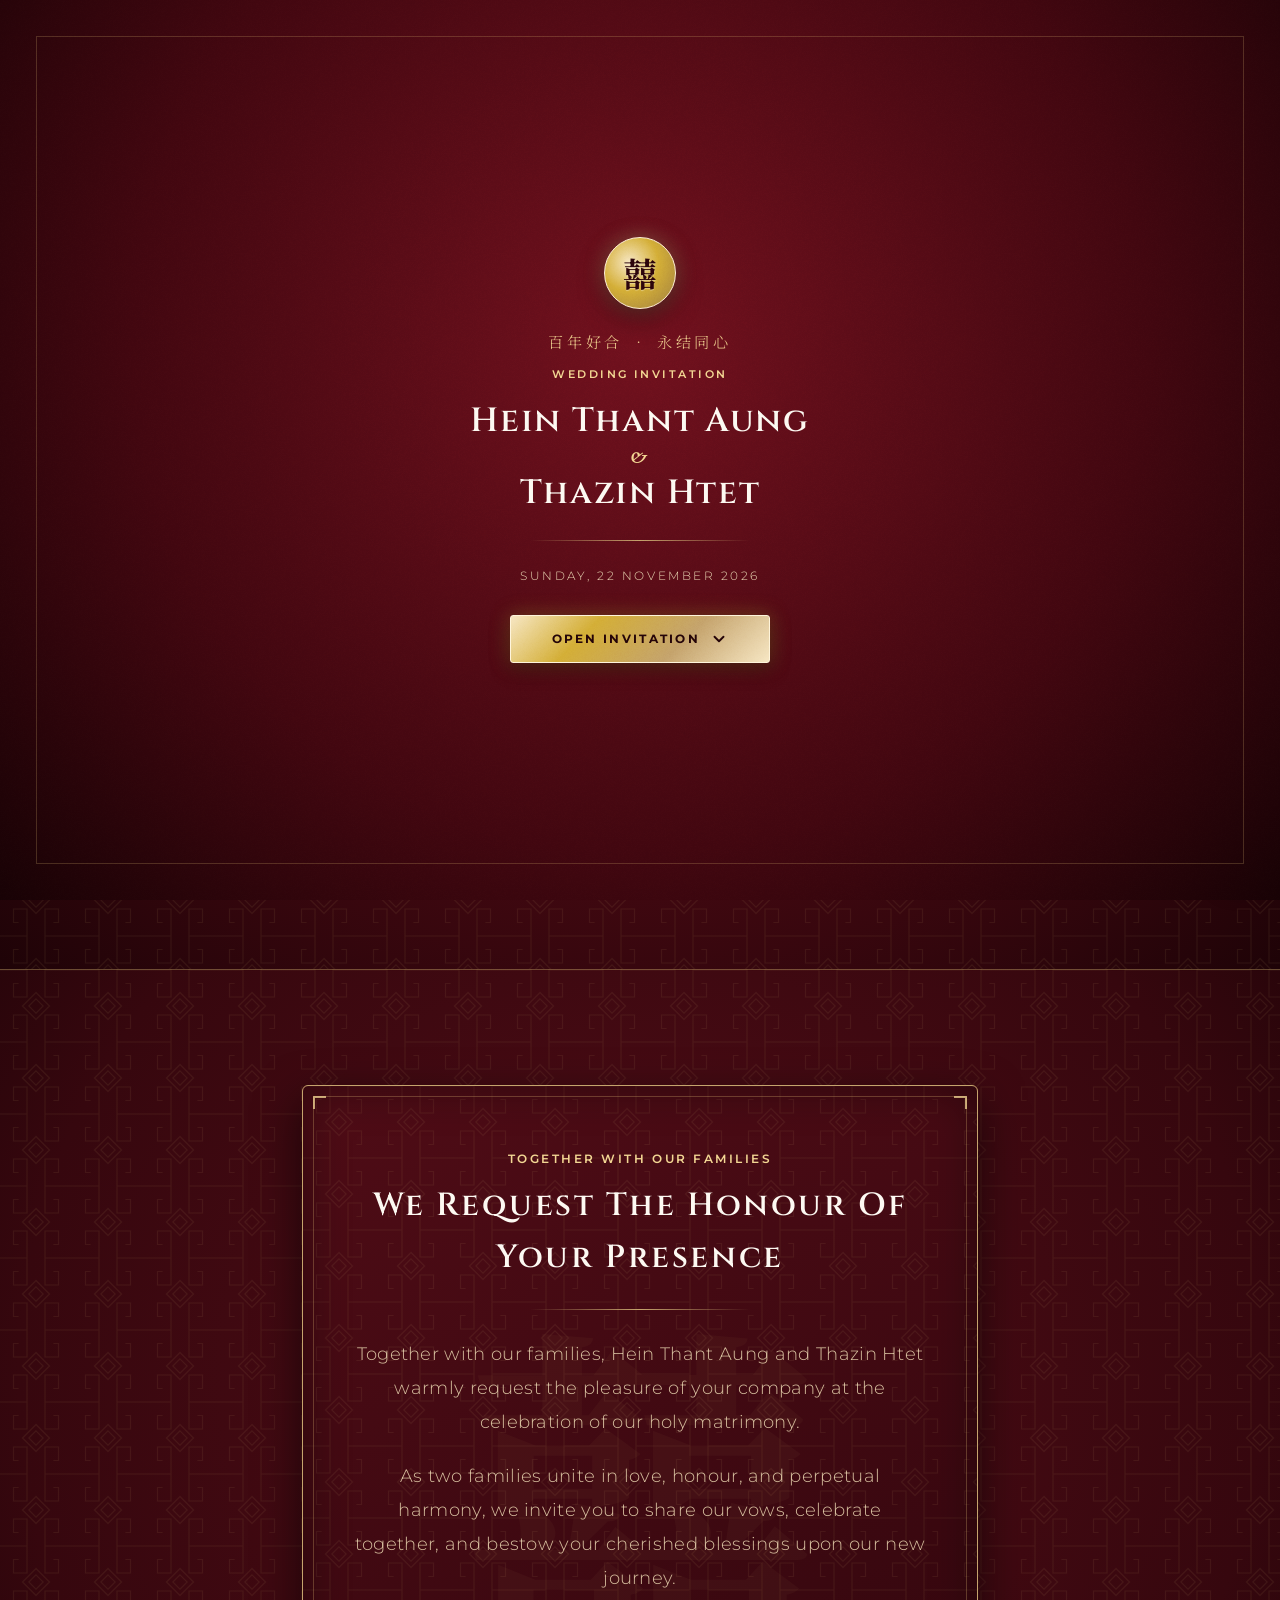
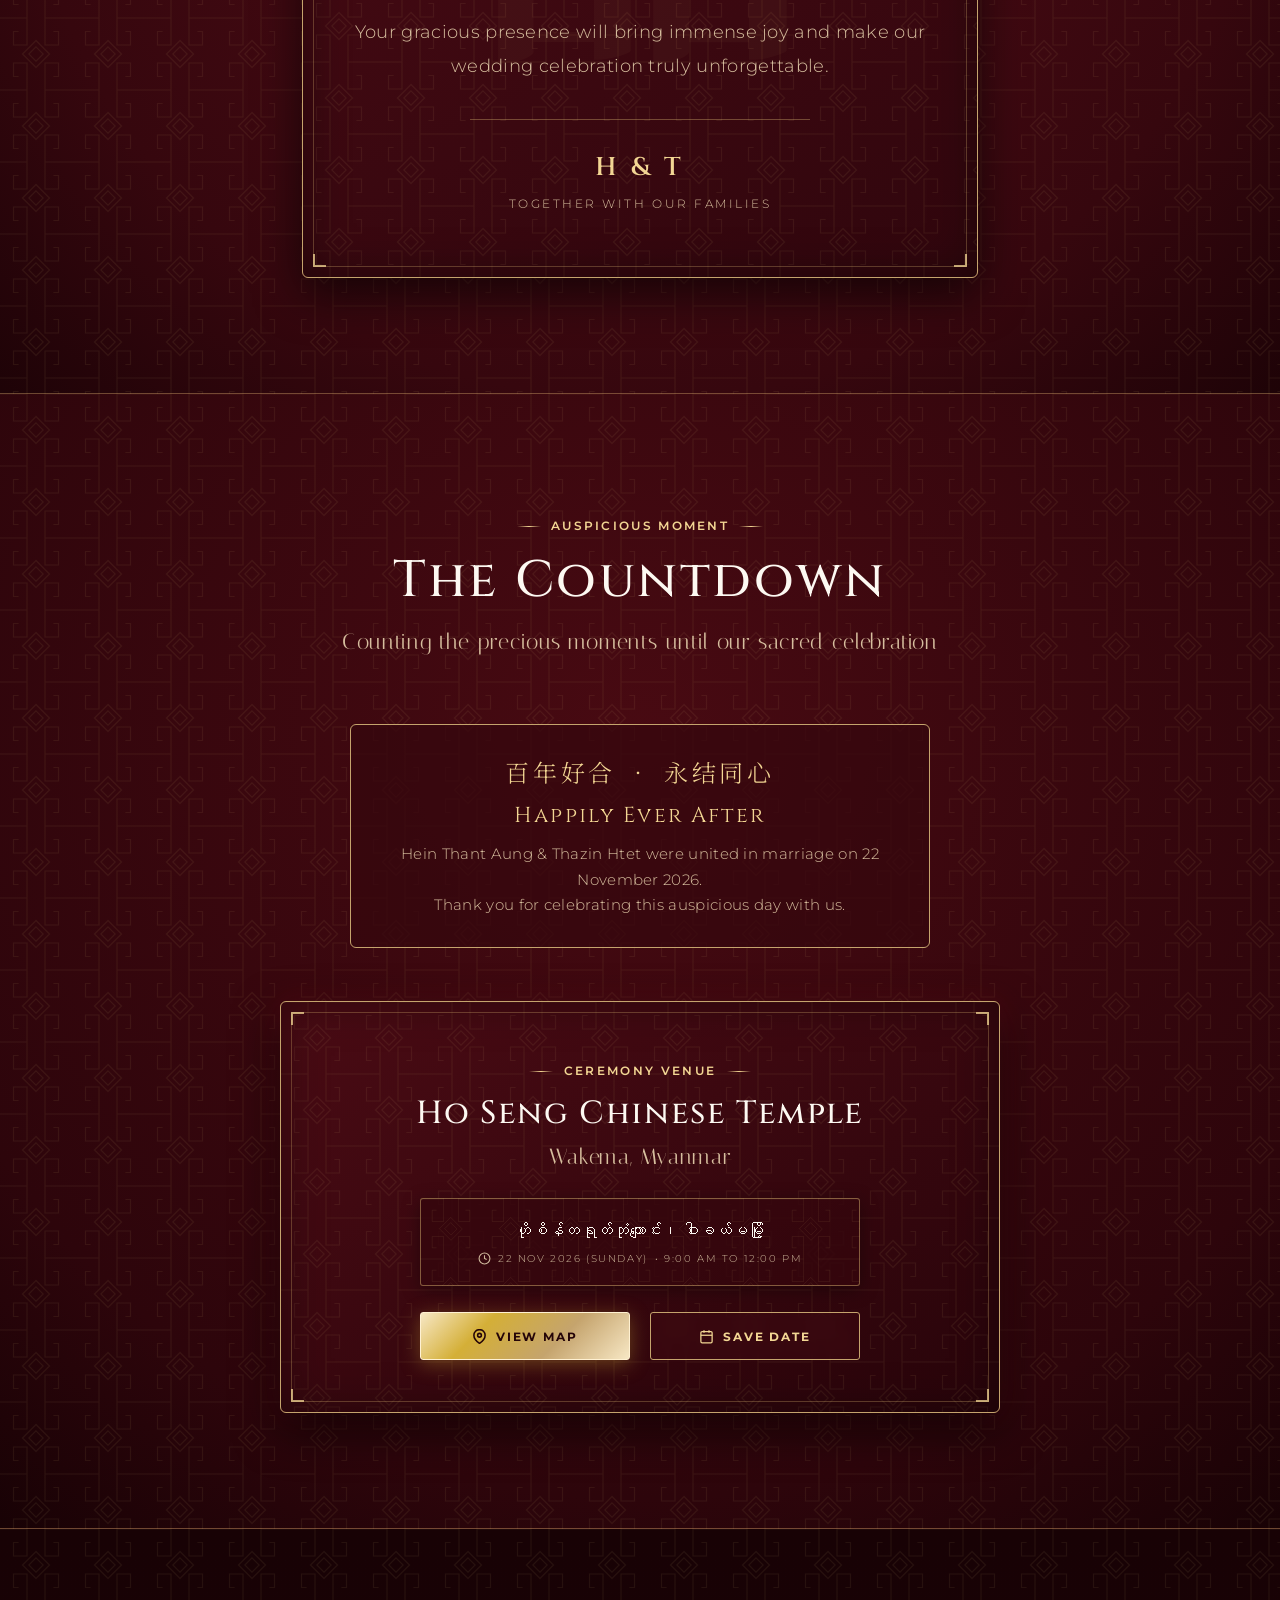
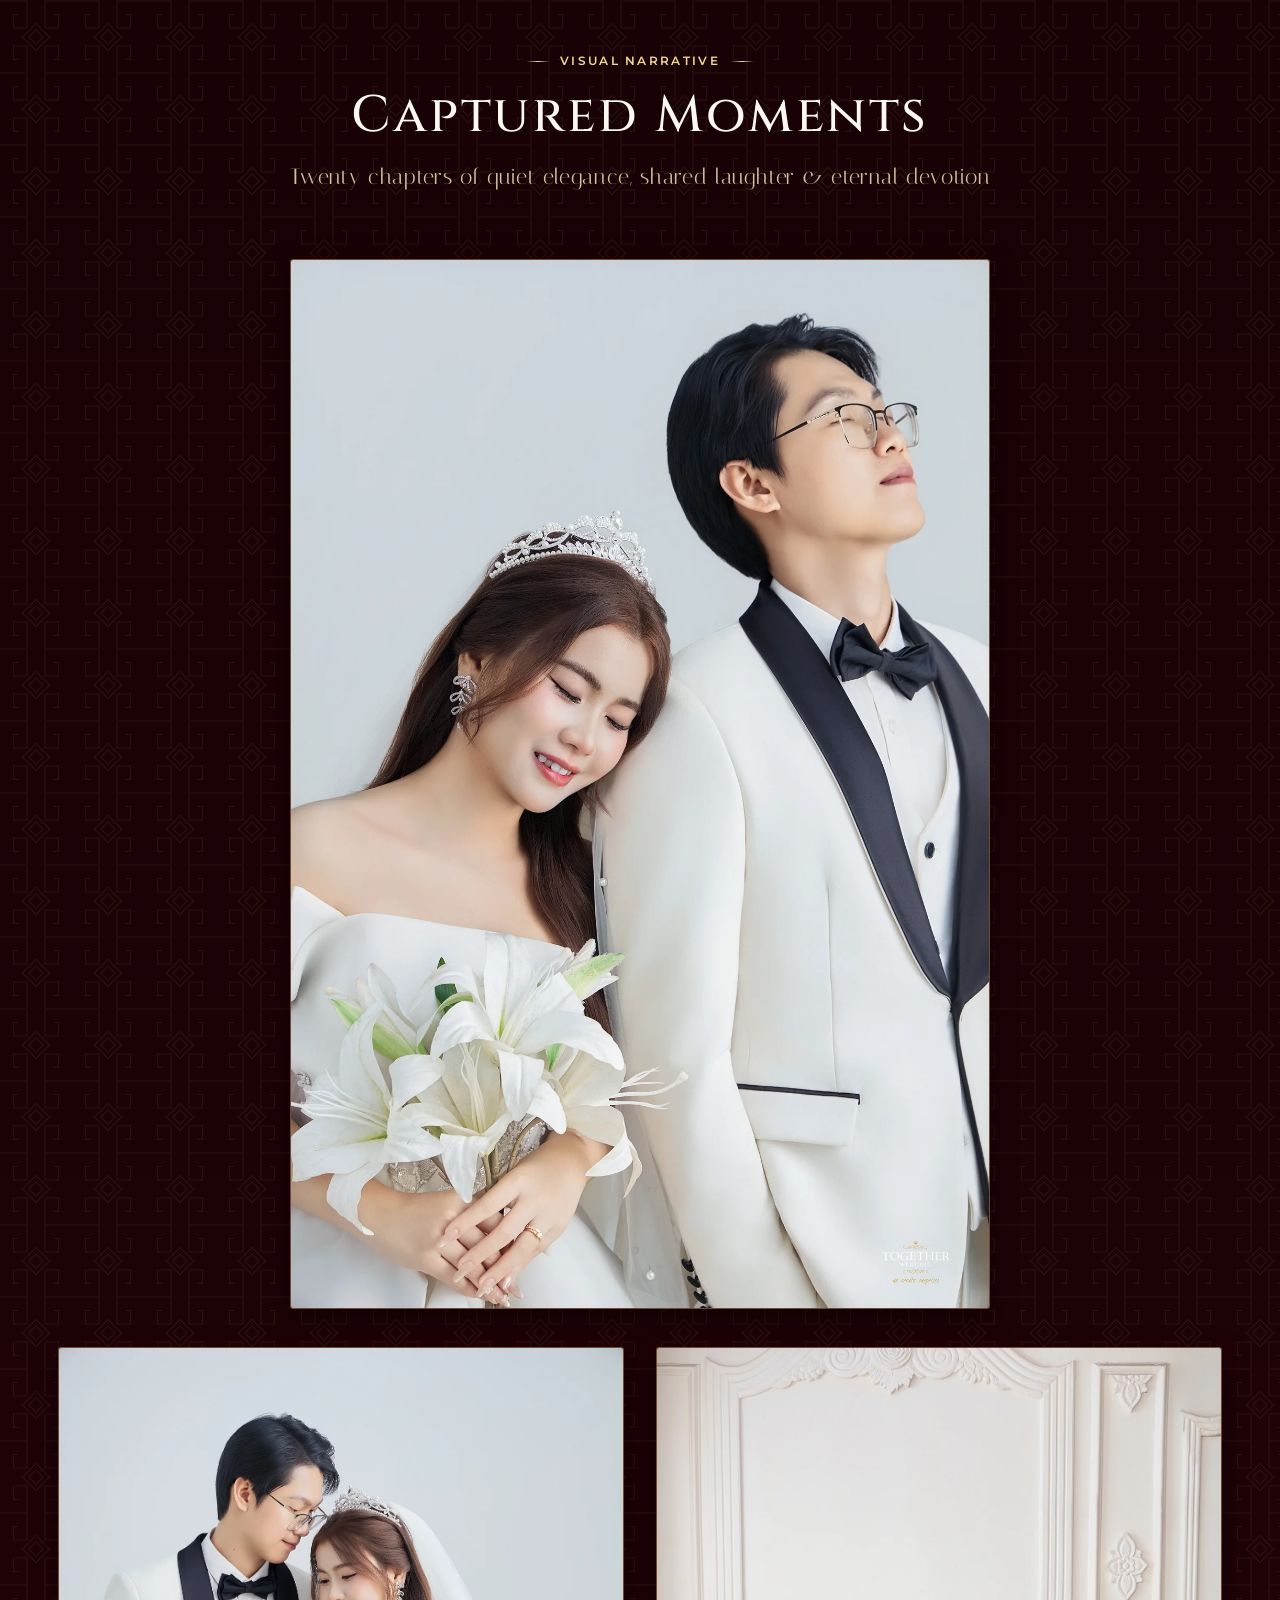
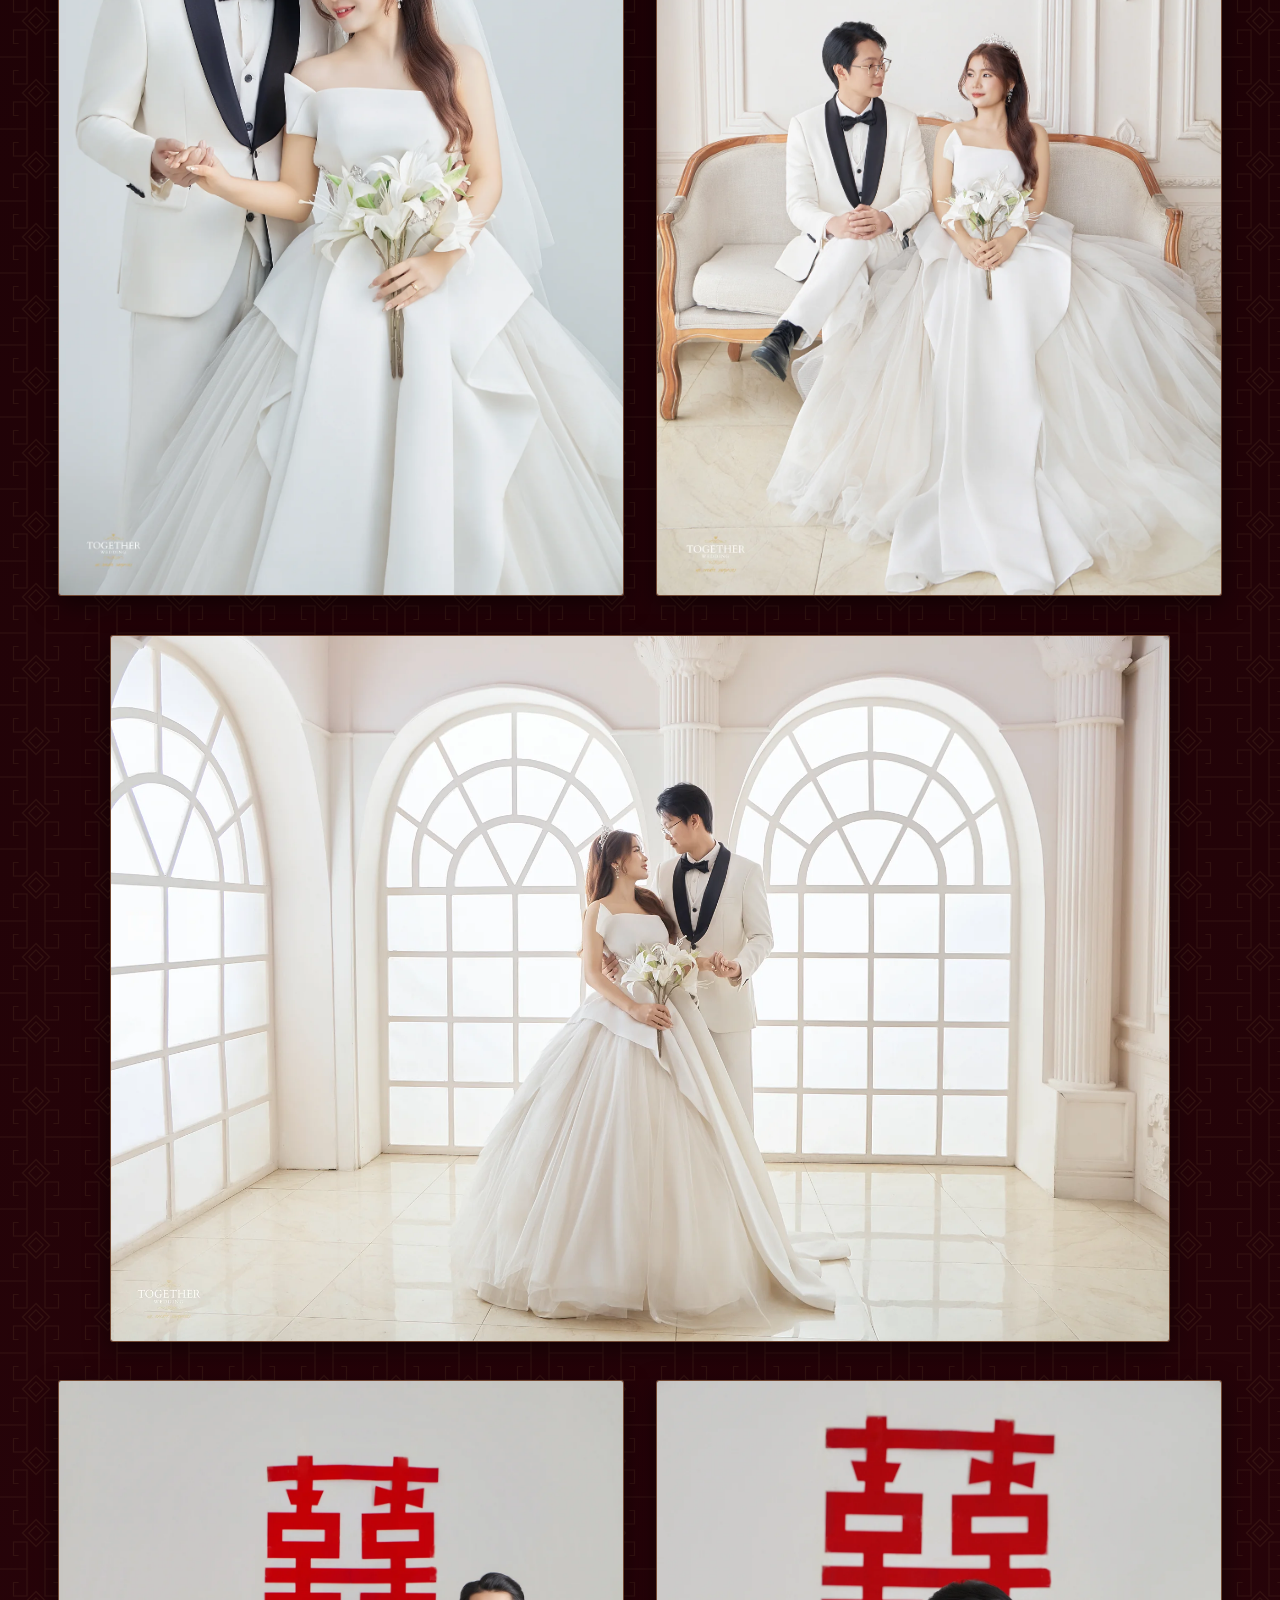
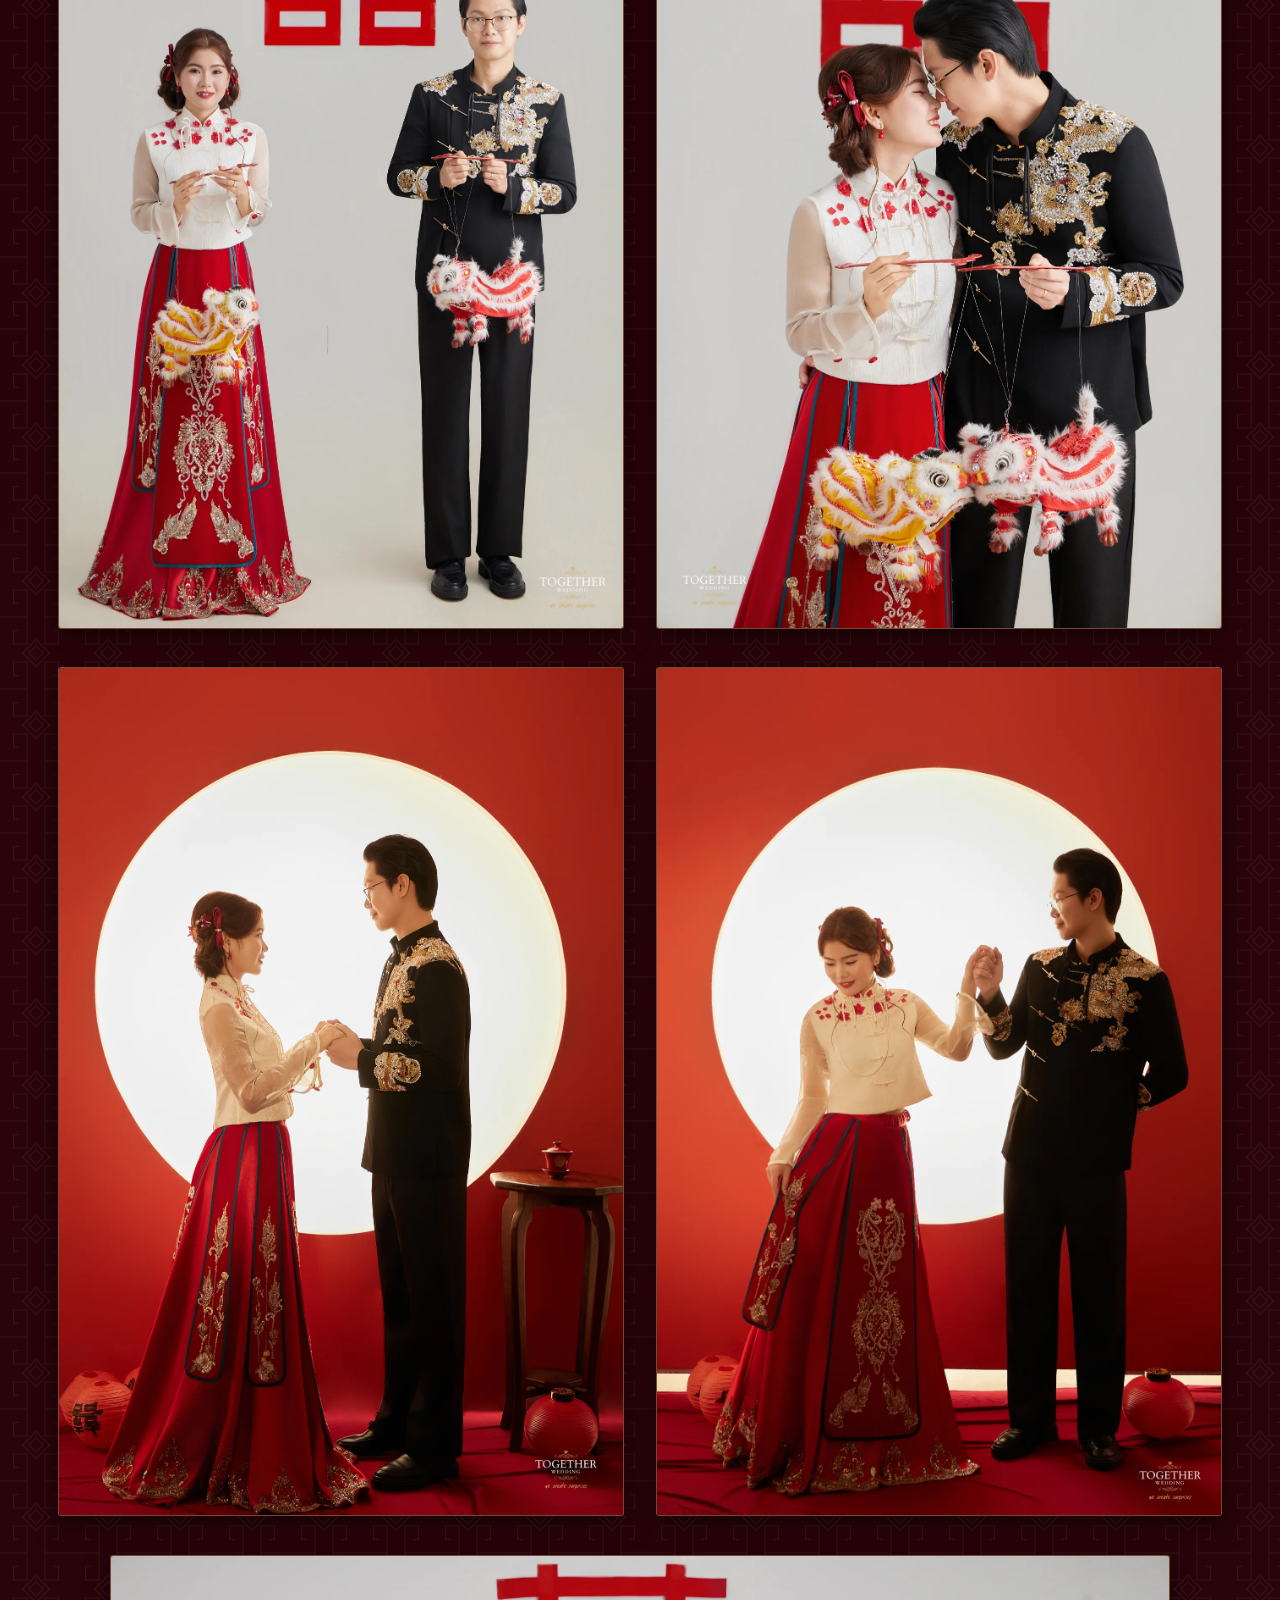
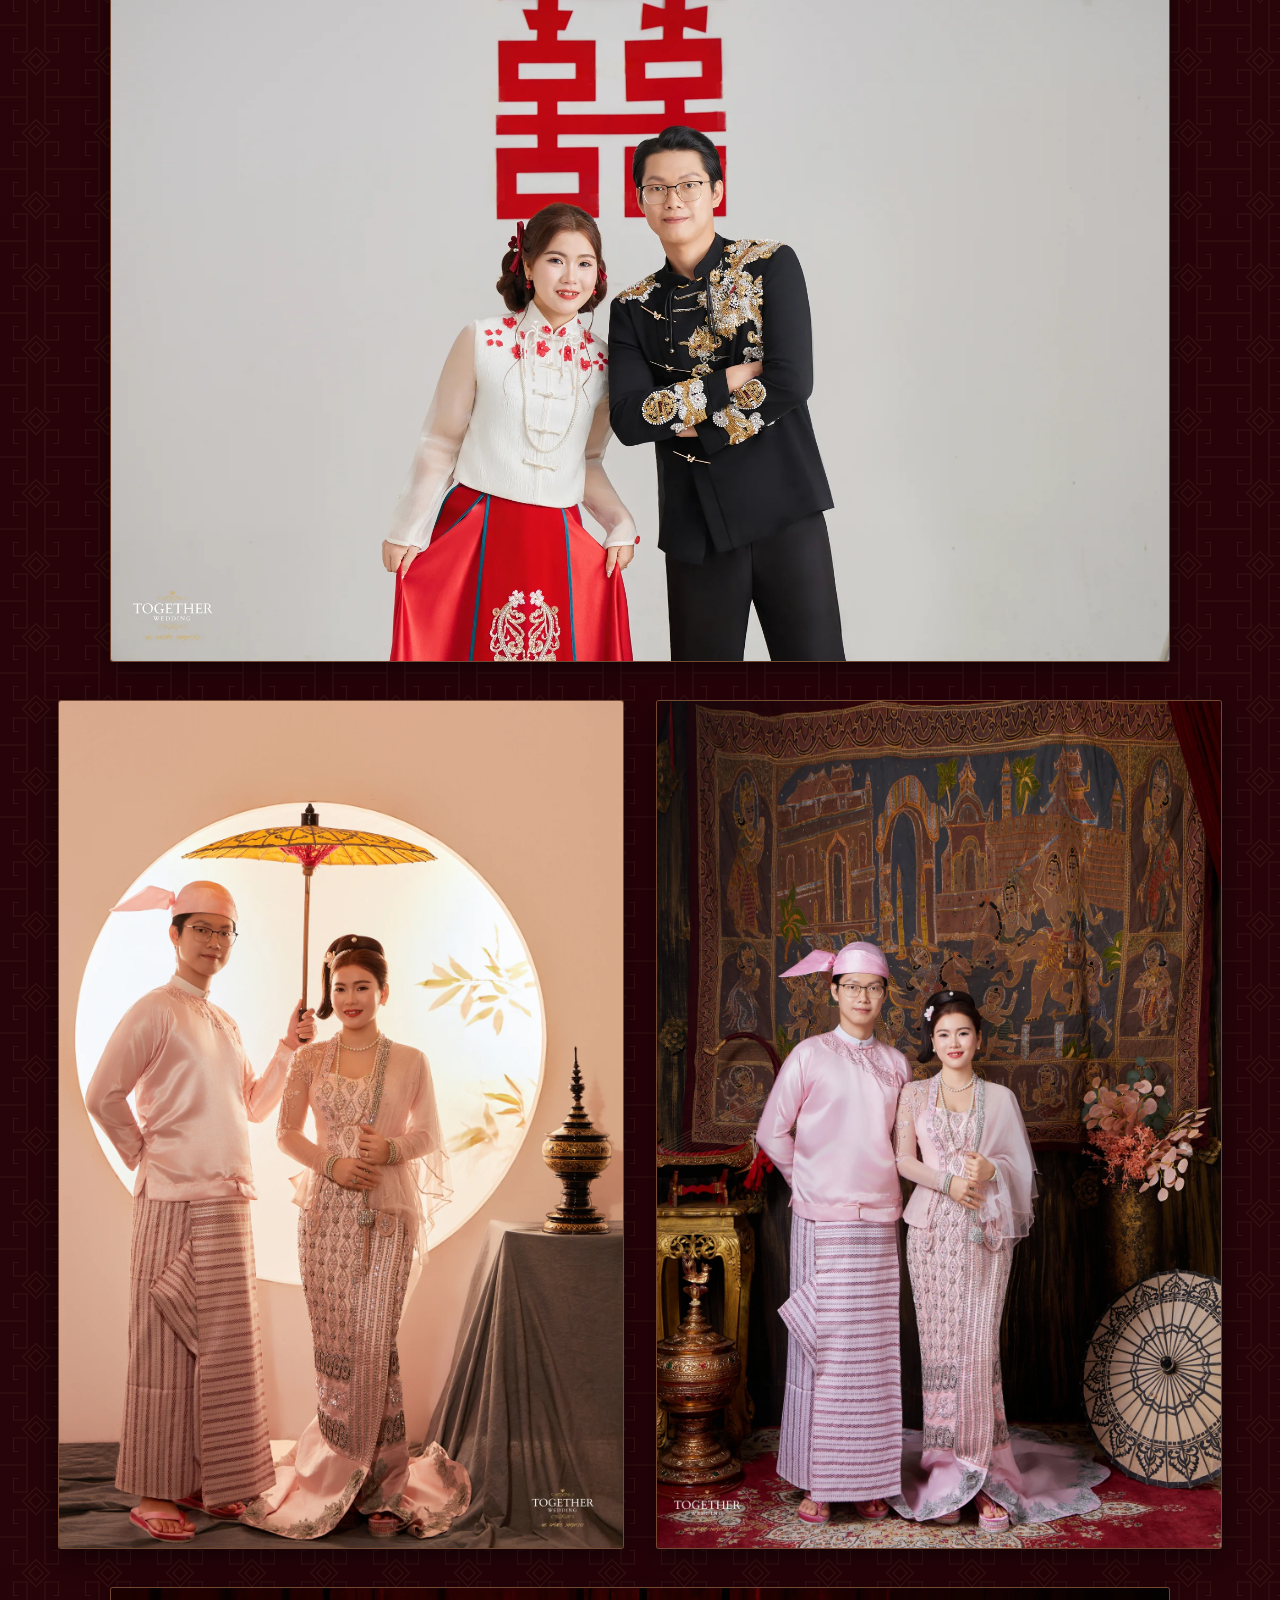
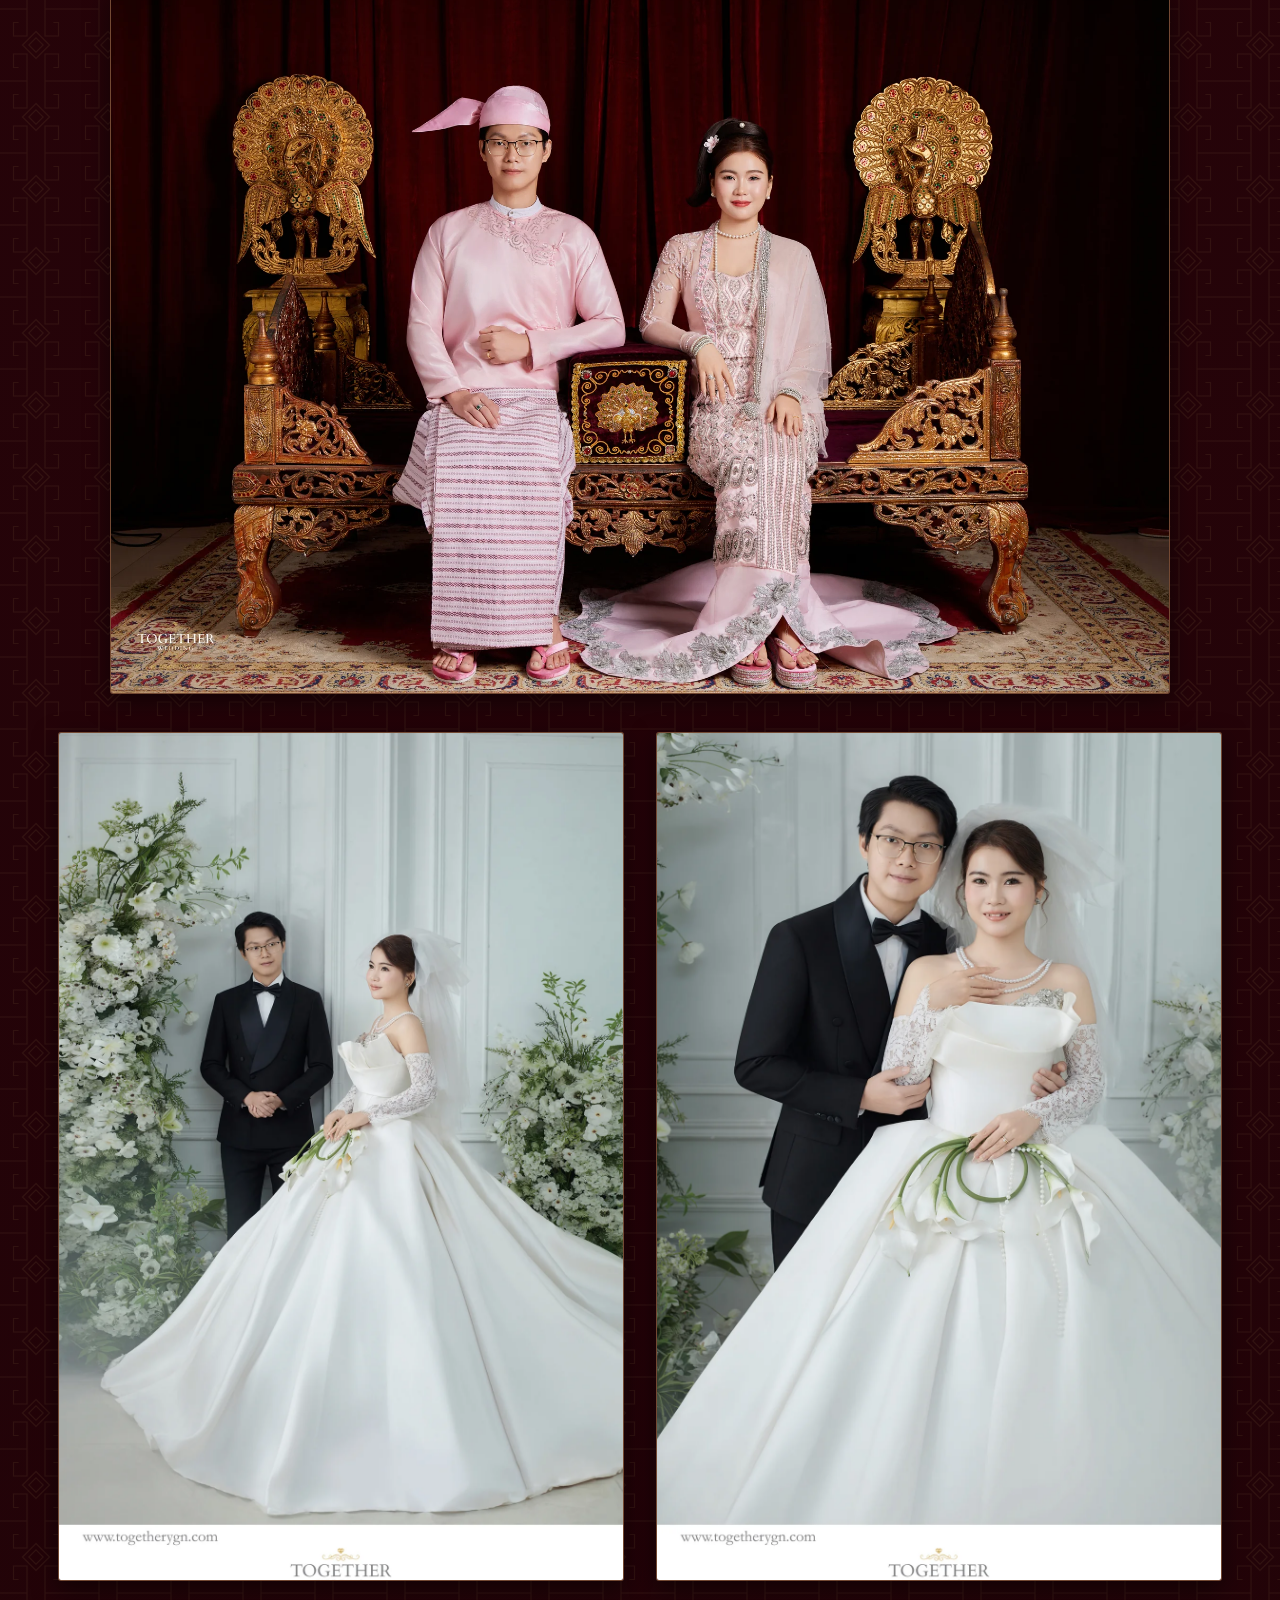
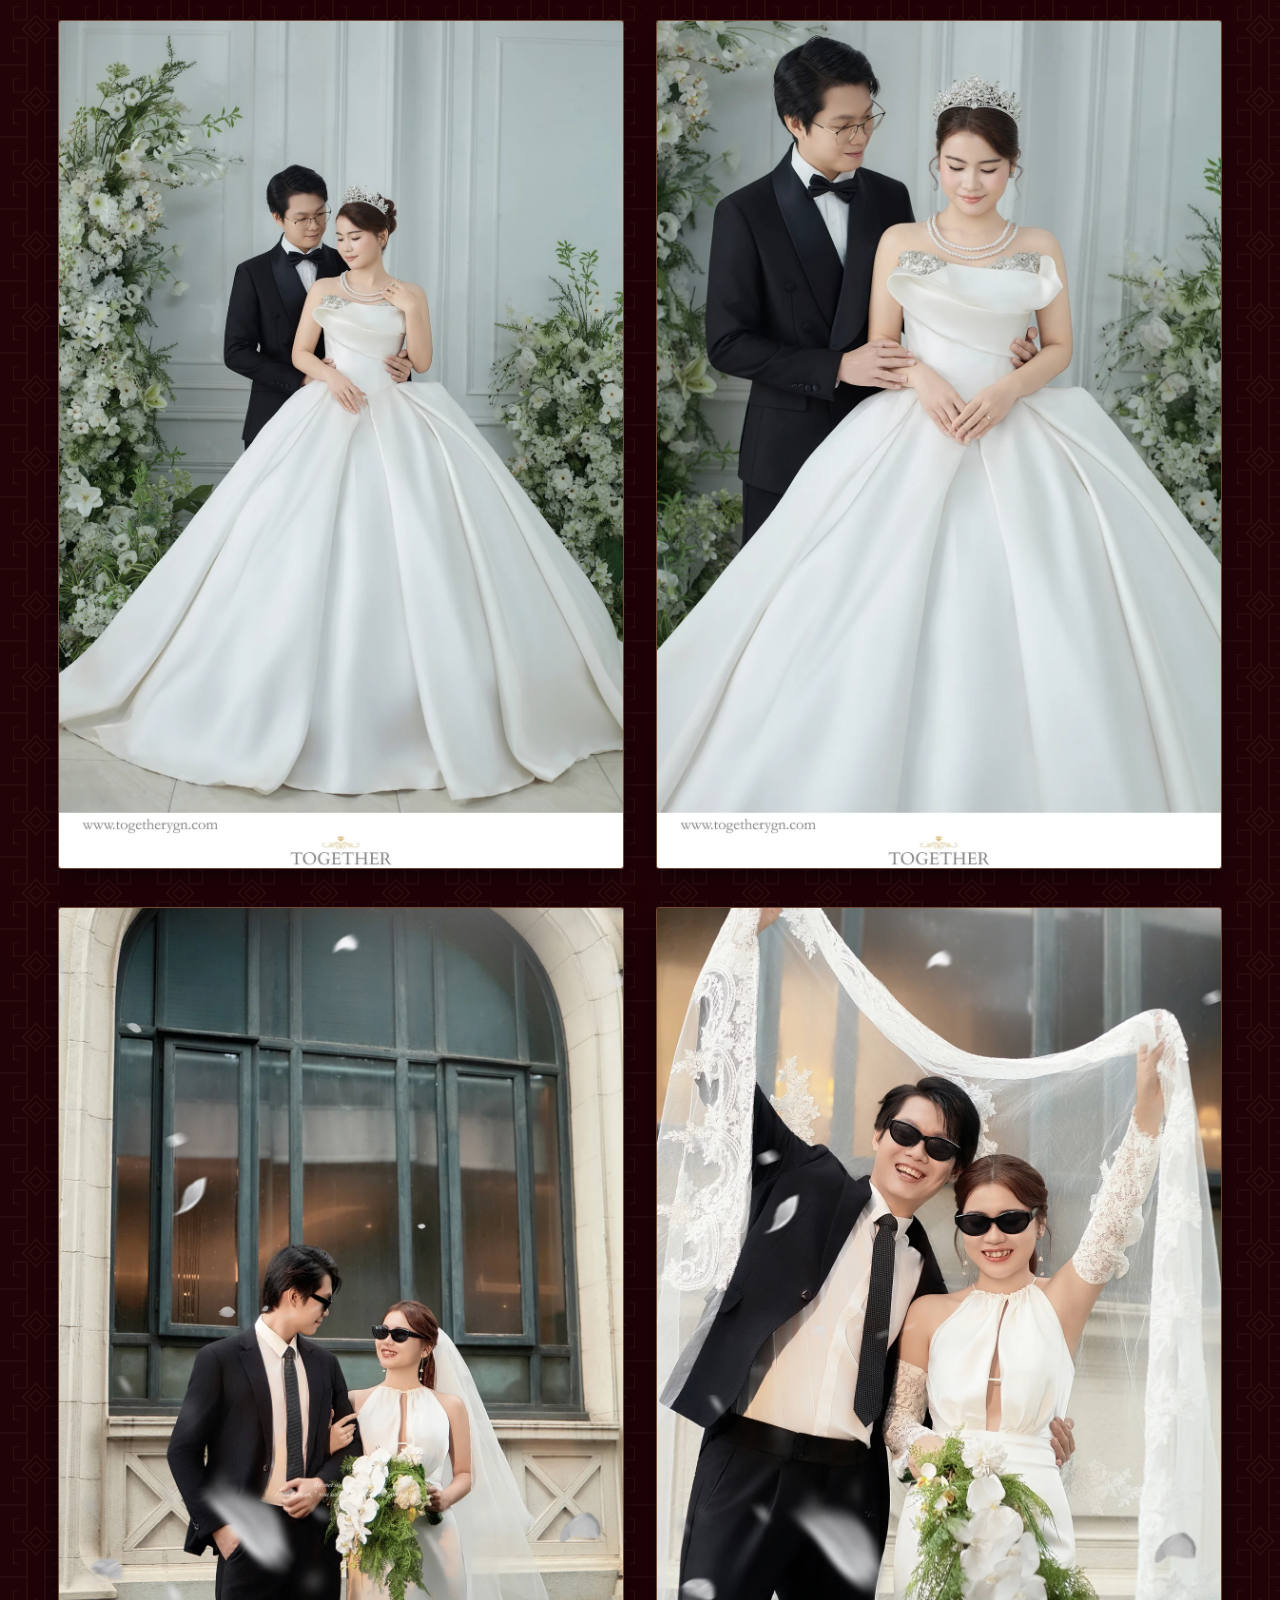
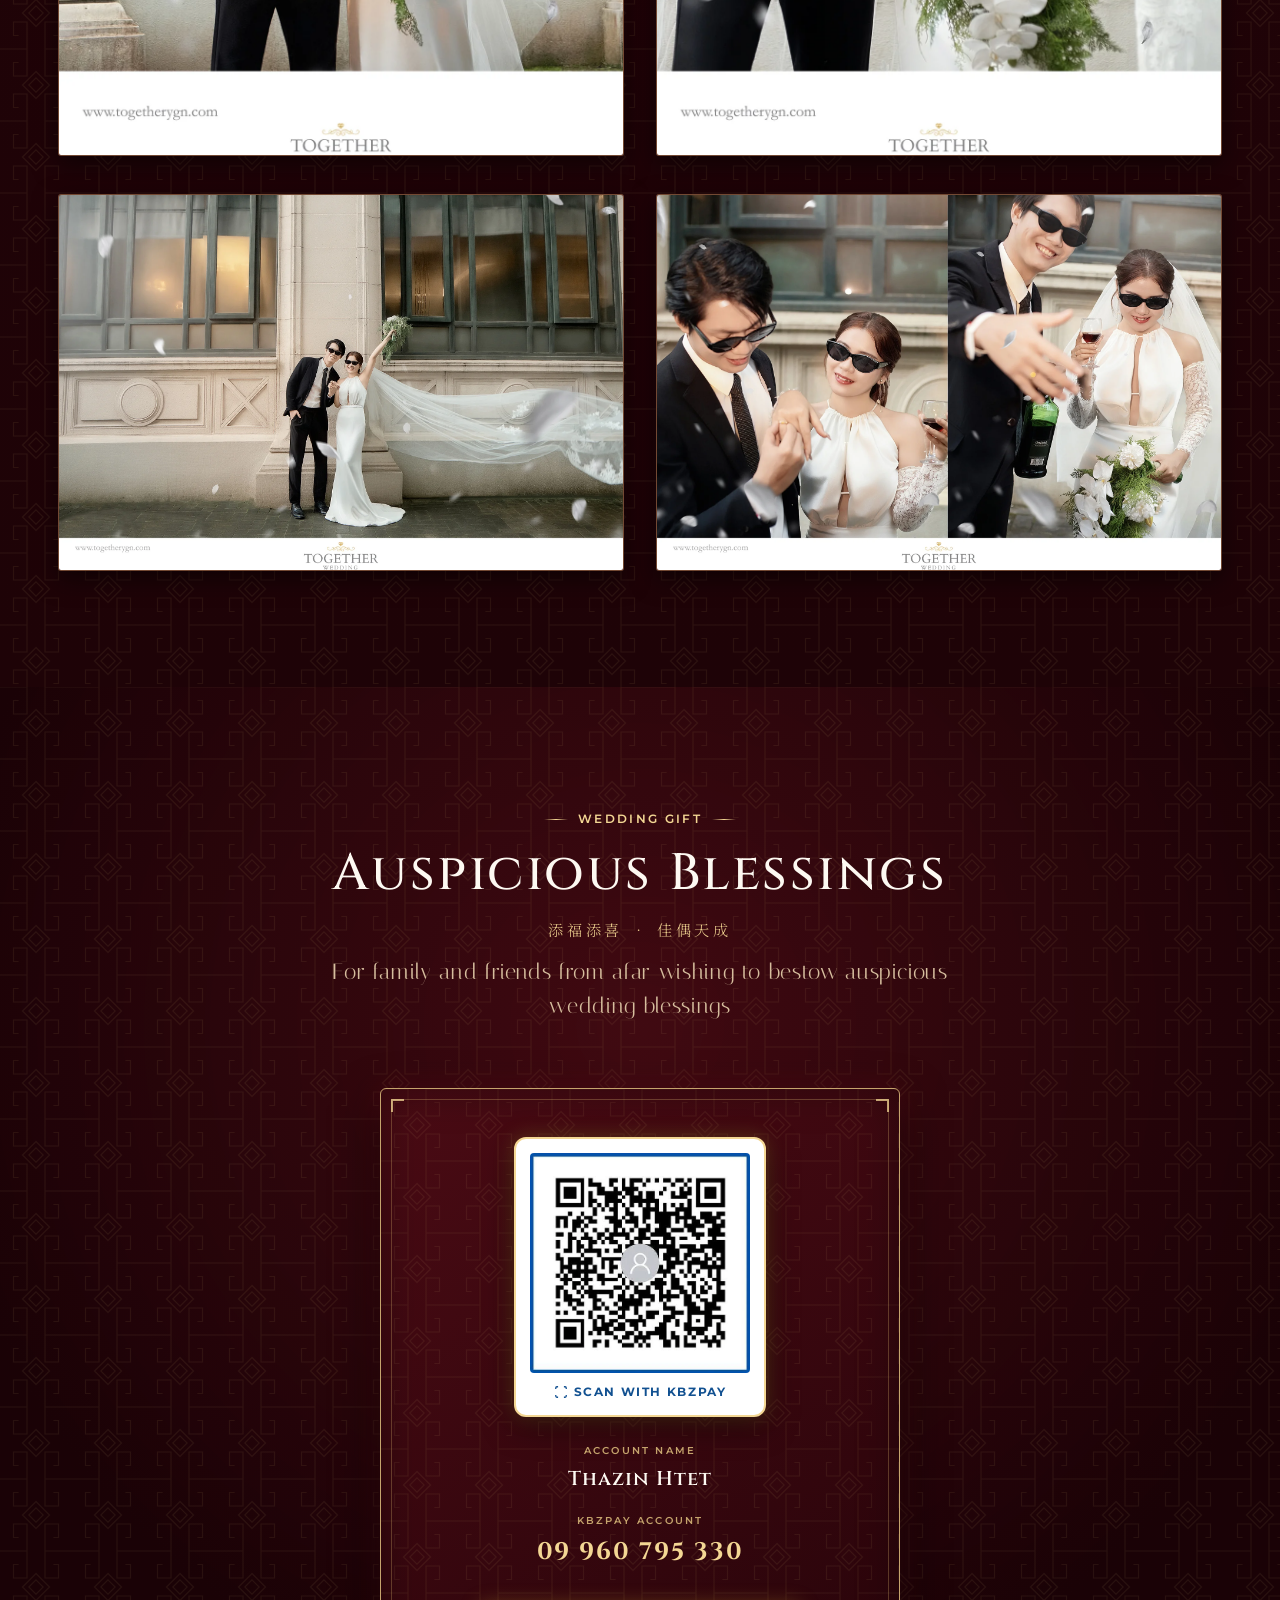
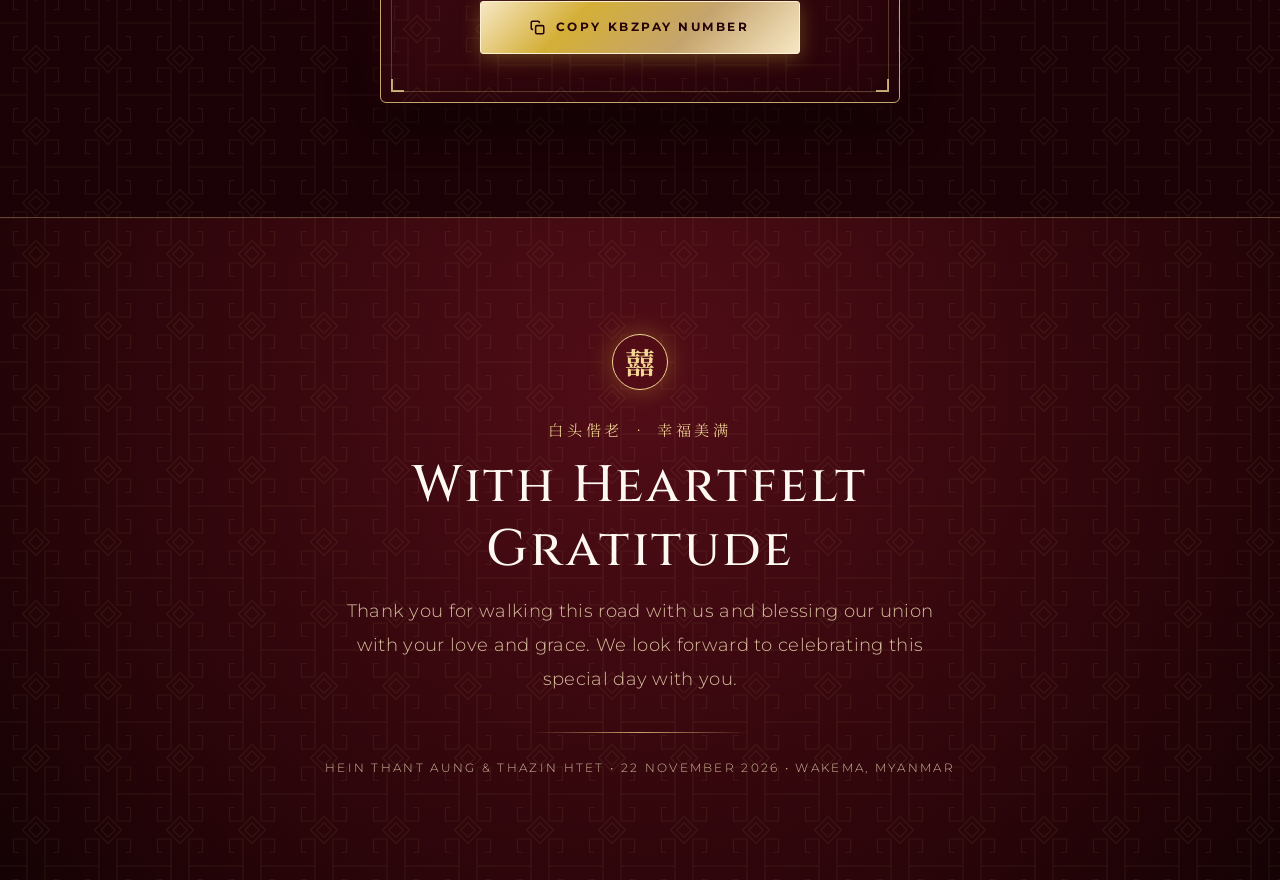
==== hta-tzh/index.html @ c8e1c3ee "style(hta-tzh): add luxury Xuan paper grain, Chinese lattice watermark, double hairline frames and D" ====
<!DOCTYPE html>
<html lang="en">
<head>
  <meta charset="UTF-8">
  <meta name="viewport" content="width=device-width, initial-scale=1.0, maximum-scale=5.0">
  <meta name="theme-color" content="#520D17">
  <meta name="description" content="Hein Thant Aung &amp; Thazin Htet — Wedding Celebration at Ho Seng Chinese Temple, Wakema on Sunday, 22 November 2026.">

  <!-- OpenGraph Metadata -->
  <meta property="og:title" content="Hein Thant Aung &amp; Thazin Htet — Wedding Invitation">
  <meta property="og:description" content="Sunday, 22 November 2026 • Ho Seng Chinese Temple, Wakema">
  <meta property="og:url" content="https://invite.ytds.app/hta-tzh/">
  <meta property="og:image" content="https://invite.ytds.app/hta-tzh/assets/images/hero.webp">
  <meta property="og:type" content="website">

  <title>Hein Thant Aung &amp; Thazin Htet — Wedding Invitation</title>

  <!-- Favicon -->
  <link rel="icon" type="image/svg+xml" href="./assets/images/favicon.svg">

  <!-- Bespoke Luxury Imperial Typography (Cinzel Decorative, Cinzel, Italiana, Montserrat, Noto Serif SC) -->
  <link rel="preconnect" href="https://fonts.googleapis.com">
  <link rel="preconnect" href="https://fonts.gstatic.com" crossorigin>
  <link href="https://fonts.googleapis.com/css2?family=Cinzel+Decorative:wght@400;600;700&family=Cinzel:wght@400;500;600;700&family=Italiana&family=Montserrat:ital,wght@0,300;0,400;0,500;0,600;1,300&family=Noto+Serif+SC:wght@400;600;700&display=swap" rel="stylesheet">

  <!-- Stylesheets (All Relative for Subdirectory Compatibility) -->
  <link rel="stylesheet" href="./css/variables.css?v=1.9.0">
  <link rel="stylesheet" href="./css/reset.css?v=1.9.0">
  <link rel="stylesheet" href="./css/base.css?v=1.9.0">
  <link rel="stylesheet" href="./css/components.css?v=1.9.0">
  <link rel="stylesheet" href="./css/animations.css?v=1.9.0">
</head>
<body class="intro-active">

  <!-- =========================================================================
       1. OPENING CEREMONY / INTRO SCREEN
       ========================================================================= -->
  <section id="intro-screen" class="intro-screen" aria-label="Wedding Invitation Envelope">
    <div class="intro-frame" aria-hidden="true"></div>

    <div class="intro-content">
      <div class="double-happiness-seal" aria-hidden="true">
        <span class="seal-character">囍</span>
      </div>

      <p id="intro-chinese-blessing" class="intro-chinese-blessing">百年好合 • 永结同心</p>
      <p id="intro-badge" class="intro-badge">Wedding Invitation</p>

      <h1 class="intro-names-title">
        <span id="intro-names-1" class="intro-name-part">Hein Thant Aung</span>
        <span class="intro-amp">&amp;</span>
        <span id="intro-names-2" class="intro-name-part">Thazin Htet</span>
      </h1>

      <div class="gold-divider" aria-hidden="true"></div>

      <p id="intro-date" class="intro-date">Sunday, 22 November 2026</p>

      <button id="btn-open-invitation" class="intro-btn" type="button" aria-label="Open wedding invitation">
        <span>Open Invitation</span>
        <svg width="18" height="18" viewBox="0 0 24 24" fill="none" stroke="currentColor" stroke-width="2.5" stroke-linecap="round" stroke-linejoin="round" aria-hidden="true">
          <polyline points="6 9 12 15 18 9"></polyline>
        </svg>
      </button>
    </div>
  </section>

  <!-- =========================================================================
       MAIN INVITATION CONTENT
       ========================================================================= -->
  <main id="main-content">

    <!-- -----------------------------------------------------------------------
         2. COUPLE HERO SECTION
         ----------------------------------------------------------------------- -->
    <section class="section section-hero" id="hero" aria-label="Couple Hero">
      <div class="container">
        
        <div class="hero-emblem-wrap reveal-item">
          <div class="hero-double-happiness" aria-hidden="true">囍</div>
        </div>

        <div class="hero-grid">
          <!-- Left Column: Typography & Auspicious Details -->
          <div class="hero-typography">
            <div class="section-eyebrow reveal-item">Wedding Invitation</div>

            <h1 class="hero-title">
              <span class="hero-name-block mask-reveal">
                <span id="hero-name-1">Hein Thant Aung</span>
              </span>
              <span class="hero-ampersand hero-amp-reveal">&amp;</span>
              <span class="hero-name-block mask-reveal delay-1">
                <span id="hero-name-2">Thazin Htet</span>
              </span>
            </h1>

            <div class="hero-meta-list reveal-item delay-2">
              <div class="hero-meta-item">
                <span class="hero-meta-label">Date</span>
                <span id="hero-date-val" class="hero-meta-value">22 November 2026 (Sunday)</span>
              </div>
              <div class="hero-meta-item">
                <span class="hero-meta-label">Time</span>
                <span id="hero-time-val" class="hero-meta-value">9:00 AM – 12:00 PM</span>
              </div>
              <div class="hero-meta-item">
                <span class="hero-meta-label">Venue</span>
                <span id="hero-venue-val" class="hero-meta-value">Ho Seng Chinese Temple, Wakema</span>
              </div>
            </div>
          </div>

          <!-- Right Column: Gilded Couple Portrait Frame -->
          <div class="hero-visual-frame reveal-item delay-2">
            <div class="hero-visual-inner">
              <img id="hero-portrait-img" src="./assets/images/hero.webp" alt="Hein Thant Aung and Thazin Htet wedding portrait" loading="eager" decoding="async">
            </div>
          </div>
        </div>

      </div>
    </section>

    <!-- -----------------------------------------------------------------------
         3. FORMAL INVITATION SECTION (DEEP LACQUER RED FOLIO — NO WHITE!)
         ----------------------------------------------------------------------- -->
    <section class="section section-invitation" id="invitation" aria-label="Formal Announcement">
      <div class="container-narrow">
        
        <div class="invitation-card reveal-card">
          <!-- Card Inset Hairline & Traditional Corner Filigree Brackets -->
          <div class="card-inset-frame" aria-hidden="true">
            <span class="card-corner card-corner-tl"></span>
            <span class="card-corner card-corner-tr"></span>
            <span class="card-corner card-corner-bl"></span>
            <span class="card-corner card-corner-br"></span>
          </div>

          <p id="invitation-eyebrow" class="invitation-subheading-eyebrow">Together with our Families</p>
          <h2 id="invitation-title" class="invitation-title">We Request The Honour Of Your Presence</h2>

          <div class="gold-divider" aria-hidden="true"></div>

          <div id="invitation-body-content" class="invitation-body">
            <p>
              Together with our families, Hein Thant Aung and Thazin Htet warmly request the pleasure of your company at the celebration of our holy matrimony.
            </p>
            <p>
              As two families unite in love, honour, and perpetual harmony, we invite you to share our vows, celebrate together, and bestow your cherished blessings upon our new journey.
            </p>
            <p>
              Your gracious presence will bring immense joy and make our wedding celebration truly unforgettable.
            </p>
          </div>

          <div class="invitation-signoff">
            <div class="invitation-monogram conf-initials">H &amp; T</div>
            <p id="invitation-hosts" class="invitation-hosts">Together with our Families</p>
          </div>
        </div>

      </div>
    </section>

    <!-- -----------------------------------------------------------------------
         4. WEDDING DETAILS & COUNTDOWN SECTION
         ----------------------------------------------------------------------- -->
    <section class="section section-details" id="details" aria-label="Event Details and Countdown">
      <div class="container">
        
        <div class="section-header reveal-item">
          <span class="section-eyebrow">Auspicious Moment</span>
          <h2 class="section-title">The Countdown</h2>
          <p class="section-subtitle">Counting the precious moments until our sacred celebration</p>
        </div>

        <!-- Live Countdown Grid -->
        <div class="countdown-grid reveal-item delay-1">
          <div class="countdown-unit">
            <span id="count-days" class="countdown-num">00</span>
            <span class="countdown-label">Days</span>
          </div>
          <div class="countdown-unit">
            <span id="count-hours" class="countdown-num">00</span>
            <span class="countdown-label">Hours</span>
          </div>
          <div class="countdown-unit">
            <span id="count-minutes" class="countdown-num">00</span>
            <span class="countdown-label">Minutes</span>
          </div>
          <div class="countdown-unit">
            <span id="count-seconds" class="countdown-num">00</span>
            <span class="countdown-label">Seconds</span>
          </div>
        </div>

        <!-- Venue Location Card -->
        <div class="venue-card reveal-card">
          <!-- Card Inset Hairline & Traditional Corner Filigree Brackets -->
          <div class="card-inset-frame" aria-hidden="true">
            <span class="card-corner card-corner-tl"></span>
            <span class="card-corner card-corner-tr"></span>
            <span class="card-corner card-corner-bl"></span>
            <span class="card-corner card-corner-br"></span>
          </div>

          <div class="section-eyebrow">Ceremony Venue</div>
          <h3 id="venue-name" class="section-title" style="font-size: clamp(1.4rem, 3.2vw, 2rem); margin-bottom: 0.35rem;">Ho Seng Chinese Temple</h3>
          <p id="venue-city" class="section-subtitle" style="margin-bottom: 1.5rem;">Wakema, Myanmar</p>

          <!-- Burmese Address & Ceremony Schedule Plate -->
          <div class="venue-address-card">
            <span class="venue-address-burmese">ဟိုစိန်တရုတ်ဘုံကျောင်း၊ ဝါးခယ်မမြို့</span>
            <span class="venue-datetime-hint">
              <svg width="13" height="13" viewBox="0 0 24 24" fill="none" stroke="currentColor" stroke-width="2"><circle cx="12" cy="12" r="10"></circle><polyline points="12 6 12 12 16 14"></polyline></svg>
              <span>22 Nov 2026 (Sunday)</span>
              <span class="venue-time-part">• 9:00 AM to 12:00 PM</span>
            </span>
          </div>

          <!-- Symmetrical Two-Button Grid -->
          <div class="venue-actions">
            <!-- Google Maps Button (exact location) -->
            <a id="btn-open-maps" class="btn btn-gold" href="https://maps.app.goo.gl/ghnyTkuvZ8uwLi7Y7?g_st=ic" target="_blank" rel="noopener noreferrer">
              <svg width="15" height="15" viewBox="0 0 24 24" fill="none" stroke="currentColor" stroke-width="2.5"><path d="M21 10c0 7-9 13-9 13s-9-6-9-13a9 9 0 0 1 18 0z"></path><circle cx="12" cy="10" r="3"></circle></svg>
              <span>View Map</span>
            </a>

            <!-- Save Date Button -->
            <button id="btn-save-date" class="btn btn-outline-gold" type="button">
              <svg width="15" height="15" viewBox="0 0 24 24" fill="none" stroke="currentColor" stroke-width="2"><rect x="3" y="4" width="18" height="18" rx="2" ry="2"></rect><line x1="16" y1="2" x2="16" y2="6"></line><line x1="8" y1="2" x2="8" y2="6"></line><line x1="3" y1="10" x2="21" y2="10"></line></svg>
              <span>Save Date</span>
            </button>
          </div>
        </div>

      </div>
    </section>

    <!-- -----------------------------------------------------------------------
         5. PRE-WEDDING GALLERY (EXACTLY 20 PHOTOS)
         ----------------------------------------------------------------------- -->
    <section class="section section-gallery" id="gallery" aria-label="Pre-Wedding Gallery">
      <div class="container-wide">
        
        <div class="section-header reveal-item">
          <span class="section-eyebrow">Visual Narrative</span>
          <h2 class="section-title">Captured Moments</h2>
          <p class="section-subtitle">Twenty chapters of quiet elegance, shared laughter &amp; eternal devotion</p>
        </div>

        <!-- Curated Editorial Photo Stream (Dynamically populated by js/gallery.js) -->
        <div id="gallery-stream" class="gallery-stream" role="region" aria-label="Pre-wedding photos">
          <!-- 20 Photo Cards injected dynamically -->
        </div>

      </div>
    </section>

    <!-- -----------------------------------------------------------------------
         6. WEDDING GIFT / AUSPICIOUS BLESSINGS (FAR GIFT)
         ----------------------------------------------------------------------- -->
    <section class="section section-gift" id="gift" aria-label="Auspicious Wedding Gift">
      <div class="container-narrow text-center">
        
        <div class="section-header reveal-item">
          <span class="section-eyebrow" id="gift-eyebrow">Wedding Gift</span>
          <h2 class="section-title" id="gift-title">Auspicious Blessings</h2>
          <p class="intro-chinese-blessing" id="gift-chinese-blessing" style="margin-bottom: 0.75rem;">添福添喜 • 佳偶天成</p>
          <p class="section-subtitle" id="gift-subtitle">For family and friends from afar wishing to bestow auspicious wedding blessings</p>
        </div>

        <div class="gift-card reveal-card">
          <!-- Card Inset Hairline & Traditional Corner Filigree Brackets -->
          <div class="card-inset-frame" aria-hidden="true">
            <span class="card-corner card-corner-tl"></span>
            <span class="card-corner card-corner-tr"></span>
            <span class="card-corner card-corner-bl"></span>
            <span class="card-corner card-corner-br"></span>
          </div>

          <!-- KBZPay QR Code Frame -->
          <div class="gift-qr-wrapper" id="gift-qr-plate" role="button" tabindex="0" title="Tap to copy KBZPay number">
            <img class="gift-qr-image" src="./assets/images/gift-qr.webp" alt="KBZPay QR Code — Thazin Htet" loading="lazy">
            <div class="gift-qr-scan-badge">
              <svg width="14" height="14" viewBox="0 0 24 24" fill="none" stroke="currentColor" stroke-width="2.2"><path d="M3 7V5a2 2 0 0 1 2-2h2"></path><path d="M17 3h2a2 2 0 0 1 2 2v2"></path><path d="M21 17v2a2 2 0 0 1-2 2h-2"></path><path d="M7 21H5a2 2 0 0 1-2-2v-2"></path></svg>
              <span>Scan with KBZPay</span>
            </div>
          </div>

          <!-- Account Information -->
          <div class="gift-info">
            <div class="gift-meta-item">
              <span class="gift-label">Account Name</span>
              <span class="gift-value" id="gift-recipient">Thazin Htet</span>
            </div>
            <div class="gift-meta-item">
              <span class="gift-label">KBZPay Account</span>
              <span class="gift-phone" id="gift-phone-display">09 960 795 330</span>
            </div>
          </div>

          <!-- Action Button: Copy Number -->
          <div class="gift-actions">
            <button id="btn-copy-kpay" class="btn btn-gold" type="button" aria-label="Copy KBZPay Number">
              <svg width="15" height="15" viewBox="0 0 24 24" fill="none" stroke="currentColor" stroke-width="2.5"><rect x="9" y="9" width="13" height="13" rx="2" ry="2"></rect><path d="M5 15H4a2 2 0 0 1-2-2V4a2 2 0 0 1 2-2h9a2 2 0 0 1 2 2v1"></path></svg>
              <span>Copy KBZPay Number</span>
            </button>
          </div>
        </div>

      </div>
    </section>

    <!-- -----------------------------------------------------------------------
         7. CLOSING GRATITUDE NOTE
         ----------------------------------------------------------------------- -->
    <section class="section section-closing" id="closing" aria-label="Closing Gratitude">
      <div class="container-narrow text-center">
        
        <div class="hero-emblem-wrap reveal-item">
          <div class="hero-double-happiness" aria-hidden="true">囍</div>
        </div>

        <p id="closing-chinese-blessing" class="intro-chinese-blessing reveal-item">白头偕老 • 幸福美满</p>
        <h2 id="closing-title" class="section-title reveal-item delay-1">With Heartfelt Gratitude</h2>

        <p id="closing-text" class="invitation-body reveal-item delay-2" style="color: var(--color-text-muted);">
          Thank you for walking this road with us and blessing our union with your love and grace. We look forward to celebrating this special day with you.
        </p>

        <div class="gold-divider reveal-item delay-2" aria-hidden="true"></div>

        <footer class="reveal-item delay-3">
          <p id="closing-footer" style="font-size: var(--text-2xs); letter-spacing: 0.2em; text-transform: uppercase; color: var(--color-gold-light); opacity: 0.85;">
            Hein Thant Aung &amp; Thazin Htet • 22 November 2026 • Wakema, Myanmar
          </p>
        </footer>

      </div>
    </section>

  </main>

  <!-- =========================================================================
       FULLSCREEN LIGHTBOX MODAL (TOUCH SWIPE ENABLED)
       ========================================================================= -->
  <aside id="lightbox-modal" class="lightbox-modal" role="dialog" aria-modal="true" aria-label="Photo Lightbox">
    <div class="lightbox-topbar">
      <span id="lightbox-counter" class="lightbox-counter">01 / 20</span>
      <button id="lightbox-close" class="lightbox-close-btn" type="button" aria-label="Close photo view">
        <svg width="22" height="22" viewBox="0 0 24 24" fill="none" stroke="currentColor" stroke-width="2"><line x1="18" y1="6" x2="6" y2="18"></line><line x1="6" y1="6" x2="18" y2="18"></line></svg>
      </button>
    </div>

    <div class="lightbox-stage">
      <button id="lightbox-prev" class="lightbox-nav-btn lightbox-prev" type="button" aria-label="Previous photo">
        <svg width="22" height="22" viewBox="0 0 24 24" fill="none" stroke="currentColor" stroke-width="2.5"><polyline points="15 18 9 12 15 6"></polyline></svg>
      </button>

      <div class="lightbox-img-wrap">
        <img id="lightbox-img" class="lightbox-img" src="" alt="Enlarged photo view">
      </div>

      <button id="lightbox-next" class="lightbox-nav-btn lightbox-next" type="button" aria-label="Next photo">
        <svg width="22" height="22" viewBox="0 0 24 24" fill="none" stroke="currentColor" stroke-width="2.5"><polyline points="9 18 15 12 9 6"></polyline></svg>
      </button>
    </div>

    <div id="lightbox-thumbs-bar" class="lightbox-thumbs-bar" aria-label="Photo thumbnails">
      <div id="lightbox-thumbs-track" class="lightbox-thumbs-track"></div>
    </div>
  </aside>

  <!-- =========================================================================
       FLOATING MUSIC TOGGLE BUTTON
       ========================================================================= -->
  <button id="music-toggle-btn" class="music-toggle-btn" type="button" aria-label="Toggle background music">
    <div class="music-bars" aria-hidden="true">
      <span class="music-bar music-bar-1"></span>
      <span class="music-bar music-bar-2"></span>
      <span class="music-bar music-bar-3"></span>
    </div>
  </button>

  <!-- Toast Notification -->
  <div id="toast-notice" class="toast-notice" role="status" aria-live="polite"></div>

  <!-- Scripts (All Relative for Subdirectory Compatibility) -->
  <script src="./config.js?v=1.9.0"></script>
  <script src="./js/audio.js?v=1.9.0"></script>
  <script src="./js/countdown.js?v=1.9.0"></script>
  <script src="./js/gallery.js?v=1.9.0"></script>
  <script src="./js/calendar.js?v=1.9.0"></script>
  <script src="./js/app.js?v=1.9.0"></script>
</body>
</html>
---- hta-tzh/css/variables.css ----
/**
 * DESIGN TOKENS & SYSTEM VARIABLES
 * Creative Direction: Luxury Chinese Imperial Red & Champagne Gold
 * Fonts: Cinzel Decorative, Cinzel, Italiana, Montserrat
 * Deep Rich Continuous Red Theme (No White Screens!)
 */

:root {
  /* Rich Imperial Color Palette */
  --color-red-primary: #8F1725;
  --color-red-vibrant: #A51A2C;
  --color-red-deep: #74101D;
  --color-burgundy: #520D17;
  --color-burgundy-dark: #36070E;
  --color-burgundy-deepest: #1E0307;
  --color-card-bg: #3E0911;
  --color-card-surface: #4B0C15;

  /* Lustrous Gold System */
  --color-gold: #C5A46D;
  --color-gold-light: #EAD8B5;
  --color-gold-bright: #F3D794;
  --color-gold-amber: #D4AF37;
  --color-gold-hairline: rgba(229, 195, 120, 0.35);
  --color-gold-subtle: rgba(197, 164, 109, 0.18);
  --color-gold-foil: linear-gradient(135deg, #F7E7C4 0%, #D4AF37 30%, #C5A46D 65%, #F7E7C4 100%);

  /* Text Colors (Warm Gold & Ivory on Red) */
  --color-text-main: #FDF9F2;
  --color-text-gold: #F0D28E;
  --color-text-muted: #D6BE9E;
  --color-text-dim: #9E856D;

  /* Bespoke Luxury Fonts (Distinct from SLH) */
  --font-title: 'Cinzel', Georgia, serif;
  --font-display: 'Cinzel', Georgia, serif;
  --font-serif: 'Italiana', Georgia, serif;
  --font-sans: 'Montserrat', -apple-system, BlinkMacSystemFont, "Segoe UI", Roboto, sans-serif;
  --font-chinese: 'Noto Serif SC', 'Songti SC', serif;
  --font-myanmar: 'Z14-Irrawaddy', 'Padauk', 'Pyidaungsu', Myanmar3, sans-serif;

  /* Typography Scale */
  --text-3xs: 0.62rem;
  --text-2xs: 0.72rem;
  --text-xs: 0.82rem;
  --text-sm: 0.92rem;
  --text-base: 1rem;
  --text-md: 1.15rem;
  --text-lg: 1.35rem;
  --text-xl: 1.85rem;
  --text-2xl: 2.35rem;
  --text-3xl: 3.25rem;
  --text-hero: clamp(2.15rem, 6.2vw, 4rem);

  /* Spacing */
  --space-3xs: 0.25rem;
  --space-2xs: 0.5rem;
  --space-xs: 0.75rem;
  --space-sm: 1rem;
  --space-md: 1.5rem;
  --space-lg: 2.5rem;
  --space-xl: 3.75rem;
  --space-2xl: 5.5rem;

  /* Structural Geometry */
  --radius-xs: 3px;
  --radius-sm: 6px;
  --radius-md: 12px;
  --radius-pill: 9999px;

  /* Transitions */
  --ease-editorial: cubic-bezier(0.16, 1, 0.3, 1);
  --duration-normal: 400ms;
  --duration-slow: 800ms;

  /* Z-Index */
  --z-base: 1;
  --z-card: 10;
  --z-floating: 80;
  --z-toast: 90;
  --z-modal: 100;
  --z-intro: 200;
}
---- hta-tzh/css/base.css ----
/**
 * BASE STYLES & LUXURY RED COLOR CONTINUITY
 * No White Screens! Continuous Imperial Chinese Velvet & Gold Theme
 */

@font-face {
  font-family: 'Z14-Irrawaddy';
  src: url('../assets/fonts/Z14Irrawaddy-Regular.ttf') format('truetype');
  font-weight: 400;
  font-style: normal;
  font-display: swap;
}

body {
  font-family: var(--font-sans);
  background-color: var(--color-burgundy-deepest);
  color: var(--color-text-main);
  position: relative;
  overflow-x: hidden;
  font-weight: 300;
  letter-spacing: 0.02em;
}

/* Global Luxury Xuan Paper / Silk Brocade Micro-Texture */
body::before {
  content: "";
  position: fixed;
  inset: 0;
  width: 100%;
  height: 100%;
  pointer-events: none;
  z-index: 1000;
  opacity: 0.12;
  background-image: url('../assets/images/texture-paper-grain.webp');
  background-repeat: repeat;
  background-size: 256px 256px;
  mix-blend-mode: overlay;
}

/* Container Utilities */
.container {
  width: 100%;
  max-width: 1100px;
  margin-left: auto;
  margin-right: auto;
  padding-left: clamp(1.5rem, 5.5vw, 3.25rem);
  padding-right: clamp(1.5rem, 5.5vw, 3.25rem);
  position: relative;
  z-index: var(--z-base);
}

.container-narrow {
  width: 100%;
  max-width: 780px;
  margin-left: auto;
  margin-right: auto;
  padding-left: clamp(1.5rem, 5.5vw, 3.25rem);
  padding-right: clamp(1.5rem, 5.5vw, 3.25rem);
  position: relative;
  z-index: var(--z-base);
}

.container-wide {
  width: 100%;
  max-width: 1260px;
  margin-left: auto;
  margin-right: auto;
  padding-left: clamp(1.25rem, 4.5vw, 3rem);
  padding-right: clamp(1.25rem, 4.5vw, 3rem);
  position: relative;
  z-index: var(--z-base);
}

/* Continuous Imperial Red Sections (Zero White Gaps) */
.section {
  padding-top: clamp(5rem, 9vw, 8rem);
  padding-bottom: clamp(5rem, 9vw, 8rem);
  position: relative;
}

.section-hero {
  padding-top: clamp(4rem, 8vw, 6.5rem);
  padding-bottom: clamp(5rem, 10vw, 8.5rem);
  background: 
    url('../assets/images/pattern-lattice.svg') repeat,
    radial-gradient(circle at 50% 25%, #74101D 0%, #460912 60%, #1E0307 100%);
  background-size: 72px 72px, auto;
}

.section-invitation {
  background: 
    url('../assets/images/pattern-lattice.svg') repeat,
    radial-gradient(circle at 50% 40%, #520D17 0%, #36070E 70%, #1E0307 100%);
  background-size: 72px 72px, auto;
  border-top: 1px solid var(--color-gold-hairline);
  border-bottom: 1px solid var(--color-gold-hairline);
}

.section-details {
  background: 
    url('../assets/images/pattern-lattice.svg') repeat,
    radial-gradient(circle at 50% 30%, #480A12 0%, #2D050B 75%, #180205 100%);
  background-size: 72px 72px, auto;
  border-bottom: 1px solid var(--color-gold-hairline);
}

.section-gallery {
  background: 
    url('../assets/images/pattern-lattice.svg') repeat,
    linear-gradient(180deg, #180205 0%, #2A040A 40%, #1E0307 100%);
  background-size: 72px 72px, auto;
}

.section-closing {
  background: 
    url('../assets/images/pattern-lattice.svg') repeat,
    radial-gradient(circle at 50% 25%, #520D17 0%, #260408 75%, #140204 100%);
  background-size: 72px 72px, auto;
  padding-bottom: clamp(4.5rem, 8vw, 6.5rem);
}

/* Typography Classes */
.font-title {
  font-family: var(--font-title);
  letter-spacing: 0.08em;
}

.font-display {
  font-family: var(--font-display);
  letter-spacing: 0.06em;
}

.font-sans {
  font-family: var(--font-sans);
}

.font-myanmar {
  font-family: var(--font-myanmar);
  line-height: 1.8;
}

.text-gold {
  color: var(--color-gold-bright);
}

.text-center {
  text-align: center;
}

/* Section Header */
.section-header {
  margin-bottom: clamp(2.5rem, 5vw, 4.25rem);
  text-align: center;
}

.section-eyebrow {
  display: inline-flex;
  align-items: center;
  justify-content: center;
  gap: 0.65rem;
  font-size: var(--text-2xs);
  font-weight: 600;
  letter-spacing: 0.2em;
  text-transform: uppercase;
  color: var(--color-gold-bright);
  white-space: nowrap;
  max-width: 100%;
  margin-bottom: 0.85rem;
}

.section-eyebrow::before,
.section-eyebrow::after {
  content: "";
  display: inline-block;
  width: clamp(16px, 3vw, 24px);
  height: 1px;
  background: linear-gradient(90deg, transparent, var(--color-gold-bright), transparent);
  flex-shrink: 1;
}

.section-title {
  font-family: var(--font-display);
  font-size: clamp(2rem, 5vw, 3.2rem);
  font-weight: 500;
  line-height: 1.25;
  letter-spacing: 0.05em;
  color: var(--color-text-main);
  margin-bottom: 0.75rem;
}

.section-subtitle {
  font-family: var(--font-serif);
  font-size: clamp(1.1rem, 2vw, 1.35rem);
  color: var(--color-text-muted);
  letter-spacing: 0.03em;
}

/* Gold Ornamental Hairline Divider */
.gold-divider {
  display: block;
  margin: 1.65rem auto;
  max-width: 220px;
  height: 1px;
  background: linear-gradient(90deg, transparent, var(--color-gold), transparent);
}

/* Luxury Gilded Buttons */
.btn {
  display: inline-flex;
  align-items: center;
  justify-content: center;
  gap: 0.65rem;
  padding: 1rem 1.95rem;
  font-family: var(--font-sans);
  font-size: var(--text-2xs);
  font-weight: 600;
  letter-spacing: 0.22em;
  text-transform: uppercase;
  border-radius: var(--radius-xs);
  transition: all var(--duration-normal) var(--ease-editorial);
  cursor: pointer;
  text-decoration: none;
}

.btn-gold {
  background: var(--color-gold-foil);
  color: #240408;
  border: 1px solid #FFF1D2;
  box-shadow: 0 4px 20px rgba(212, 175, 55, 0.35);
  font-weight: 700;
}

.btn-gold:hover {
  transform: translateY(-2px);
  box-shadow: 0 8px 28px rgba(212, 175, 55, 0.55);
  background: linear-gradient(135deg, #FFF1D2 0%, #E5C378 40%, #C5A46D 80%, #FFF1D2 100%);
}

.btn-outline-gold {
  background-color: rgba(62, 9, 17, 0.5);
  color: var(--color-gold-bright);
  border: 1px solid var(--color-gold);
  backdrop-filter: blur(4px);
}

.btn-outline-gold:hover {
  background-color: rgba(197, 164, 109, 0.2);
  border-color: #FFF1D2;
  color: #FFF;
  transform: translateY(-2px);
  box-shadow: 0 4px 18px rgba(197, 164, 109, 0.3);
}
---- hta-tzh/css/components.css ----
/**
 * LUXURY CHINESE IMPERIAL RED WEDDING COMPONENTS
 * Bespoke Typography: Cinzel Decorative, Cinzel, Italiana, Montserrat
 * English Only Copy • Continuous Deep Burgundy & Red Luxury
 */

/* ==========================================================================
   1. OPENING CEREMONY / INTRO SCREEN
   ========================================================================== */
.intro-screen {
  position: fixed;
  inset: 0;
  z-index: var(--z-intro);
  background: radial-gradient(circle at 50% 38%, #72111E 0%, #420710 60%, #180205 100%);
  display: flex;
  flex-direction: column;
  align-items: center;
  justify-content: center;
  padding: 1.5rem;
  overflow: hidden;
  transition: transform var(--duration-slow) var(--ease-editorial),
              opacity var(--duration-slow) var(--ease-editorial);
  will-change: transform, opacity;
}

body.intro-active {
  overflow: hidden !important;
  touch-action: none;
}

/* Subtle Hairline Frame */
.intro-frame {
  position: absolute;
  inset: clamp(1rem, 3.5vw, 2.25rem);
  border: 1px solid rgba(229, 195, 120, 0.22);
  pointer-events: none;
  z-index: 1;
}

/* Centered Presentation Content */
.intro-content {
  width: 100%;
  max-width: 440px;
  text-align: center;
  position: relative;
  z-index: 2;
  padding: 1rem;
}

/* Double Happiness Golden Seal Medallion */
.double-happiness-seal {
  width: 72px;
  height: 72px;
  margin: 0 auto 1.35rem;
  border-radius: var(--radius-pill);
  background: radial-gradient(circle at 35% 35%, #F7E7C4 0%, #D4AF37 45%, #9E7D42 100%);
  border: 1.5px solid #FFF3D6;
  box-shadow: 0 8px 24px rgba(0, 0, 0, 0.5), 0 0 20px rgba(240, 210, 142, 0.35);
  display: flex;
  align-items: center;
  justify-content: center;
}

.seal-character {
  font-family: var(--font-chinese);
  font-size: 2.1rem;
  font-weight: 700;
  color: #2D050B;
  line-height: 1;
  text-shadow: 0 1px 1px rgba(255, 255, 255, 0.4);
}

.intro-chinese-blessing {
  font-family: var(--font-chinese);
  font-size: 0.95rem;
  letter-spacing: 0.24em;
  color: var(--color-gold-bright);
  margin-bottom: 0.75rem;
  opacity: 0.95;
}

.intro-badge {
  font-size: 0.7rem;
  font-weight: 600;
  letter-spacing: 0.22em;
  text-transform: uppercase;
  color: var(--color-gold-bright);
  margin-bottom: 1rem;
  white-space: nowrap;
}

.intro-names-title {
  font-family: var(--font-title);
  font-size: clamp(1.5rem, 4.6vw, 2.1rem);
  font-weight: 600;
  color: var(--color-text-main);
  letter-spacing: 0.05em;
  line-height: 1.25;
  margin-bottom: 0.25rem;
}

.intro-name-part {
  display: block;
  white-space: nowrap;
}

.intro-amp {
  display: block;
  font-family: var(--font-serif);
  font-size: 1.15rem;
  color: var(--color-gold-bright);
  margin: 0.2rem 0;
}

.intro-date {
  font-size: 0.72rem;
  letter-spacing: 0.22em;
  text-transform: uppercase;
  color: var(--color-gold-light);
  margin-bottom: 1.85rem;
  white-space: nowrap;
}

.intro-btn {
  display: inline-flex;
  align-items: center;
  justify-content: center;
  gap: 0.65rem;
  width: 100%;
  max-width: 260px;
  height: 48px;
  background: var(--color-gold-foil);
  color: #240408;
  font-family: var(--font-sans);
  font-size: 0.72rem;
  font-weight: 700;
  letter-spacing: 0.2em;
  text-transform: uppercase;
  border-radius: var(--radius-xs);
  border: 1px solid #FFF5DC;
  box-shadow: 0 6px 20px rgba(0, 0, 0, 0.4), 0 0 20px rgba(212, 175, 55, 0.35);
  cursor: pointer;
  transition: all var(--duration-normal) var(--ease-editorial);
}

.intro-btn:hover {
  transform: translateY(-2px);
  box-shadow: 0 10px 28px rgba(0, 0, 0, 0.55), 0 0 25px rgba(240, 210, 142, 0.5);
}

.intro-screen.opening {
  opacity: 0.85;
  filter: blur(4px);
}

.intro-screen.dismissed {
  transform: translateY(-100%);
  opacity: 0;
  pointer-events: none;
}

/* ==========================================================================
   2. COUPLE HERO SECTION
   ========================================================================== */
.hero-emblem-wrap {
  text-align: center;
  margin-bottom: 1.75rem;
}

.hero-double-happiness {
  display: inline-flex;
  align-items: center;
  justify-content: center;
  width: 56px;
  height: 56px;
  border-radius: var(--radius-pill);
  border: 1.5px solid var(--color-gold-bright);
  background: rgba(82, 13, 23, 0.85);
  color: var(--color-gold-bright);
  font-family: var(--font-chinese);
  font-size: 1.85rem;
  font-weight: 700;
  box-shadow: 0 0 25px rgba(212, 175, 55, 0.35);
}

.hero-grid {
  display: grid;
  grid-template-columns: 1fr;
  gap: 2.75rem;
  align-items: center;
}

@media (min-width: 900px) {
  .hero-grid {
    grid-template-columns: 1.15fr 0.85fr;
    gap: 4.5rem;
  }
}

.hero-typography {
  text-align: center;
}

@media (min-width: 900px) {
  .hero-typography {
    text-align: left;
  }
}

.hero-title {
  font-family: var(--font-title);
  font-size: var(--text-hero);
  font-weight: 600;
  line-height: 1.22;
  letter-spacing: 0.03em;
  color: var(--color-text-main);
  margin-bottom: clamp(2rem, 4.5vw, 3rem);
  text-shadow: 0 4px 24px rgba(0, 0, 0, 0.45);
  word-break: normal;
  overflow-wrap: break-word;
}

.hero-name-block {
  display: block;
  white-space: normal;
}

.hero-ampersand {
  display: block;
  font-family: var(--font-serif);
  font-size: 0.65em;
  color: var(--color-gold-bright);
  margin: clamp(0.5rem, 1.5vw, 0.9rem) auto;
  opacity: 0.95;
}

@media (min-width: 900px) {
  .hero-ampersand {
    display: inline-block;
    margin: 0.15rem 0.6rem;
  }
}

.hero-meta-list {
  display: flex;
  flex-direction: column;
  gap: clamp(1.35rem, 2.8vw, 2rem);
  margin-top: clamp(2.25rem, 5vw, 3.5rem);
  padding-top: clamp(2rem, 4vw, 2.75rem);
  border-top: 1px solid var(--color-gold-hairline);
  max-width: 440px;
  margin-left: auto;
  margin-right: auto;
}

@media (min-width: 900px) {
  .hero-meta-list {
    margin-left: 0;
    margin-right: 0;
  }
}

/* Double-lined stacked items: Label on top, Value below */
.hero-meta-item {
  display: flex;
  flex-direction: column;
  gap: 0.25rem;
  text-align: center;
}

@media (min-width: 900px) {
  .hero-meta-item {
    text-align: left;
  }
}

.hero-meta-label {
  font-size: var(--text-3xs);
  font-weight: 600;
  letter-spacing: 0.24em;
  text-transform: uppercase;
  color: var(--color-gold);
}

.hero-meta-value {
  font-family: var(--font-display);
  font-size: var(--text-md);
  color: var(--color-text-main);
  letter-spacing: 0.04em;
  line-height: 1.4;
}

.hero-venue-myanmar {
  font-family: var(--font-myanmar);
  font-size: 1.05rem;
  color: var(--color-gold-bright);
  font-weight: 700;
}

/* Hero Portrait Frame */
.hero-visual-frame {
  position: relative;
  max-width: 400px;
  margin: 0 auto;
  width: 100%;
}

.hero-visual-inner {
  position: relative;
  aspect-ratio: 2 / 3;
  border-radius: var(--radius-xs);
  overflow: hidden;
  border: 1px solid var(--color-gold);
  box-shadow: 0 16px 45px rgba(0, 0, 0, 0.65);
  background-color: var(--color-burgundy-dark);
}

.hero-visual-inner img {
  width: 100%;
  height: 100%;
  object-fit: cover;
  transition: transform 1.2s var(--ease-editorial);
}

.hero-visual-frame:hover .hero-visual-inner img {
  transform: scale(1.035);
}

/* ==========================================================================
   3. FORMAL INVITATION SECTION (DEEP LACQUER RED FOLIO — NO WHITE!)
   ========================================================================== */
.invitation-card {
  background: 
    url('../assets/images/pattern-lattice.svg') repeat,
    linear-gradient(155deg, #4F0C16 0%, #30060D 100%);
  background-size: 72px 72px, auto;
  color: var(--color-text-main);
  border: 1px solid var(--color-gold);
  border-radius: var(--radius-sm);
  padding: clamp(2.5rem, 5vw, 4.25rem) clamp(1.5rem, 4vw, 3.25rem);
  text-align: center;
  position: relative;
  box-shadow: 0 16px 45px rgba(0, 0, 0, 0.6), inset 0 0 45px rgba(0, 0, 0, 0.4);
  overflow: hidden;
}

/* Subtle Imperial Double Happiness Seal Watermark */
.invitation-card::before {
  content: "囍";
  position: absolute;
  top: 50%;
  left: 50%;
  transform: translate(-50%, -50%);
  font-family: var(--font-chinese);
  font-size: clamp(14rem, 28vw, 22rem);
  font-weight: 700;
  color: #E5C378;
  opacity: 0.035;
  pointer-events: none;
  line-height: 1;
  user-select: none;
  z-index: 0;
}

.invitation-card > *:not(.card-inset-frame) {
  position: relative;
  z-index: 2;
}

/* Card Inset Hairline Frame & Traditional Corner Brackets */
.card-inset-frame {
  position: absolute;
  inset: 10px;
  border: 1px solid rgba(229, 195, 120, 0.28);
  border-radius: calc(var(--radius-sm) - 4px);
  pointer-events: none;
  z-index: 1;
}

.card-corner {
  position: absolute;
  width: 13px;
  height: 13px;
  border-color: var(--color-gold-bright);
  border-style: solid;
  opacity: 0.75;
}

.card-corner-tl { top: -1px; left: -1px; border-width: 2px 0 0 2px; }
.card-corner-tr { top: -1px; right: -1px; border-width: 2px 2px 0 0; }
.card-corner-bl { bottom: -1px; left: -1px; border-width: 0 0 2px 2px; }
.card-corner-br { bottom: -1px; right: -1px; border-width: 0 2px 2px 0; }

.invitation-subheading-eyebrow {
  font-size: var(--text-2xs);
  font-weight: 600;
  letter-spacing: 0.22em;
  text-transform: uppercase;
  color: var(--color-gold-bright);
  margin-bottom: 0.75rem;
  white-space: nowrap;
}

.invitation-title {
  font-family: var(--font-display);
  font-size: clamp(1.4rem, 3.4vw, 2rem);
  font-weight: 600;
  letter-spacing: 0.08em;
  color: var(--color-text-main);
  margin-bottom: 1.5rem;
}

.invitation-body {
  font-family: var(--font-sans);
  font-size: clamp(0.95rem, 1.8vw, 1.15rem);
  font-weight: 300;
  line-height: 1.85;
  color: var(--color-text-muted);
  max-width: 620px;
  margin: 0 auto 2.25rem;
  display: flex;
  flex-direction: column;
  gap: 1.25rem;
}

.invitation-signoff {
  border-top: 1px solid var(--color-gold-hairline);
  padding-top: 1.75rem;
  max-width: 340px;
  margin: 0 auto;
}

.invitation-monogram {
  font-family: var(--font-display);
  font-size: 1.6rem;
  font-weight: 600;
  letter-spacing: 0.16em;
  color: var(--color-gold-bright);
  margin-bottom: 0.35rem;
}

.invitation-hosts {
  font-size: var(--text-2xs);
  letter-spacing: 0.22em;
  text-transform: uppercase;
  color: var(--color-text-muted);
}

/* ==========================================================================
   4. WEDDING DETAILS & COUNTDOWN SECTION
   ========================================================================== */
.countdown-grid {
  display: grid;
  grid-template-columns: repeat(4, 1fr);
  gap: clamp(0.75rem, 1.8vw, 1.25rem);
  max-width: 580px;
  width: 100%;
  margin: 0 auto 3.25rem;
}

.countdown-unit {
  background: 
    url('../assets/images/pattern-lattice.svg') repeat,
    rgba(54, 7, 14, 0.78);
  background-size: 60px 60px, auto;
  border: 1px solid var(--color-gold-hairline);
  border-radius: var(--radius-xs);
  padding: 1.25rem 0.5rem;
  text-align: center;
  box-shadow: 0 6px 20px rgba(0, 0, 0, 0.4);
  display: flex;
  flex-direction: column;
  align-items: center;
  justify-content: center;
  min-height: 110px;
  box-sizing: border-box;
  transition: transform var(--duration-normal) var(--ease-editorial), border-color var(--duration-normal);
}

.countdown-unit:hover {
  border-color: var(--color-gold-bright);
  transform: translateY(-2px);
}

@media (max-width: 600px) {
  .countdown-grid {
    grid-template-columns: repeat(2, 1fr);
    max-width: 320px;
    gap: 0.85rem;
    margin: 0 auto 2.5rem;
  }

  .countdown-unit {
    padding: 1.15rem 0.5rem;
    min-height: 102px;
  }
}

.countdown-num {
  display: block;
  font-family: var(--font-display);
  font-size: clamp(1.8rem, 3.8vw, 2.75rem);
  font-weight: 600;
  color: var(--color-gold-bright);
  line-height: 1;
  margin-bottom: 0.4rem;
}

.countdown-label {
  font-size: var(--text-3xs);
  font-weight: 600;
  letter-spacing: 0.22em;
  text-transform: uppercase;
  color: var(--color-text-muted);
}

/* Venue Card */
.venue-card {
  background: 
    url('../assets/images/pattern-lattice.svg') repeat,
    linear-gradient(150deg, #4A0B14 0%, #28040A 100%);
  background-size: 72px 72px, auto;
  border: 1.5px solid var(--color-gold);
  border-radius: var(--radius-sm);
  padding: clamp(2.25rem, 5vw, 3.25rem) clamp(1.5rem, 4vw, 2.75rem);
  text-align: center;
  max-width: 720px;
  margin: 0 auto;
  box-shadow: 0 16px 45px rgba(0, 0, 0, 0.65), 0 0 30px rgba(165, 26, 44, 0.25), inset 0 0 45px rgba(0, 0, 0, 0.35);
  position: relative;
  overflow: hidden;
}

.venue-card > *:not(.card-inset-frame) {
  position: relative;
  z-index: 2;
}

.venue-burmese-name {
  font-family: var(--font-myanmar);
  font-size: clamp(1.35rem, 3.2vw, 1.85rem);
  font-weight: 700;
  color: var(--color-gold-bright);
  margin-bottom: 0.5rem;
  line-height: 1.7;
}

.venue-english-name {
  font-family: var(--font-display);
  font-size: 1.15rem;
  letter-spacing: 0.06em;
  color: var(--color-text-main);
  margin-bottom: 1.75rem;
  opacity: 0.95;
}

/* Venue Address & Ceremony Schedule Plate */
.venue-address-card {
  display: flex;
  flex-direction: column;
  align-items: center;
  justify-content: center;
  gap: 0.45rem;
  padding: 1.15rem 1.5rem;
  background: 
    url('../assets/images/pattern-lattice.svg') repeat,
    rgba(54, 7, 14, 0.85);
  background-size: 60px 60px, auto;
  border: 1px solid rgba(229, 195, 120, 0.45);
  border-radius: var(--radius-xs);
  max-width: 440px;
  width: 100%;
  margin: 0 auto 1.65rem;
  box-shadow: 0 4px 18px rgba(0, 0, 0, 0.35);
}
  max-width: 440px;
  width: 100%;
  margin: 0 auto 1.65rem;
  box-shadow: 0 4px 18px rgba(0, 0, 0, 0.35);
}

.venue-address-burmese {
  font-family: var(--font-myanmar);
  font-size: clamp(1.3rem, 2.8vw, 1.65rem);
  font-weight: 400;
  color: var(--color-gold-bright);
  line-height: 1.8;
  letter-spacing: 0.02em;
}

.venue-datetime-hint {
  display: inline-flex;
  align-items: center;
  justify-content: center;
  gap: 0.45rem;
  font-size: var(--text-3xs);
  letter-spacing: 0.16em;
  text-transform: uppercase;
  color: var(--color-gold-light);
  opacity: 0.85;
}

@media (max-width: 600px) {
  .venue-time-part {
    display: none;
  }
}

/* Symmetrical Two-Button Action Grid */
.venue-actions {
  display: grid;
  grid-template-columns: 1fr 1fr;
  gap: clamp(0.75rem, 2vw, 1.25rem);
  max-width: 440px;
  margin: 0 auto;
  width: 100%;
}

@media (max-width: 440px) {
  .venue-actions {
    grid-template-columns: 1fr;
    gap: 0.75rem;
  }
}

.venue-actions .btn {
  width: 100%;
  height: 48px;
  min-height: 48px;
  padding: 0 1.25rem;
  font-size: 0.75rem;
  font-weight: 700;
  letter-spacing: 0.16em;
  display: inline-flex;
  align-items: center;
  justify-content: center;
  gap: 0.55rem;
  white-space: nowrap;
  box-sizing: border-box;
}

.venue-actions .btn svg {
  flex-shrink: 0;
  width: 15px;
  height: 15px;
}

/* ==========================================================================
   5. PRE-WEDDING GALLERY (20 PHOTOS)
   ========================================================================== */
.gallery-stream {
  display: flex;
  flex-direction: column;
  gap: clamp(1.5rem, 3vw, 2.75rem);
}

.gallery-row-single {
  max-width: 700px;
  margin: 0 auto;
  width: 100%;
}

.gallery-row-duo {
  display: grid;
  grid-template-columns: 1fr;
  gap: clamp(1.5rem, 2.5vw, 2.5rem);
  width: 100%;
}

@media (min-width: 640px) {
  .gallery-row-duo {
    grid-template-columns: 1fr 1fr;
  }
}

.gallery-row-panorama {
  width: 100%;
  max-width: 1060px;
  margin: 0 auto;
}

.photo-card {
  position: relative;
  border-radius: var(--radius-xs);
  overflow: hidden;
  background-color: var(--color-burgundy-dark);
  border: 1px solid var(--color-gold-hairline);
  box-shadow: 0 8px 24px rgba(0, 0, 0, 0.5);
  cursor: pointer;
  transition: transform var(--duration-normal) var(--ease-editorial),
              border-color var(--duration-normal) var(--ease-editorial),
              box-shadow var(--duration-normal) var(--ease-editorial);
}

.photo-card:hover {
  transform: translateY(-4px);
  border-color: var(--color-gold-bright);
  box-shadow: 0 16px 40px rgba(0, 0, 0, 0.75), 0 0 25px rgba(212, 175, 55, 0.35);
}

.photo-aspect-portrait {
  aspect-ratio: 2 / 3;
}

.photo-aspect-landscape {
  aspect-ratio: 3 / 2;
}

.photo-img {
  width: 100%;
  height: 100%;
  object-fit: cover;
  transition: transform 1s var(--ease-editorial);
}

.photo-card:hover .photo-img {
  transform: scale(1.035);
}

.photo-zoom-hint {
  position: absolute;
  top: 12px;
  right: 12px;
  width: 34px;
  height: 34px;
  border-radius: var(--radius-pill);
  background: rgba(30, 3, 7, 0.75);
  backdrop-filter: blur(4px);
  border: 1px solid rgba(229, 195, 120, 0.45);
  display: flex;
  align-items: center;
  justify-content: center;
  color: var(--color-gold-bright);
  opacity: 0;
  transform: scale(0.85);
  transition: all 0.3s ease;
  pointer-events: none;
}

.photo-card:hover .photo-zoom-hint {
  opacity: 1;
  transform: scale(1);
}

/* ==========================================================================
   6. FULLSCREEN LIGHTBOX MODAL
   ========================================================================== */
.lightbox-modal {
  position: fixed;
  inset: 0;
  z-index: var(--z-modal);
  background: rgba(18, 2, 4, 0.97);
  backdrop-filter: blur(14px);
  -webkit-backdrop-filter: blur(14px);
  display: flex;
  flex-direction: column;
  justify-content: space-between;
  padding: clamp(0.75rem, 2vw, 1.5rem);
  opacity: 0;
  pointer-events: none;
  transition: opacity 0.35s ease;
}

.lightbox-modal.active {
  opacity: 1;
  pointer-events: auto;
}

.lightbox-topbar {
  display: flex;
  align-items: center;
  justify-content: space-between;
  width: 100%;
  padding-top: max(0px, env(safe-area-inset-top, 0px));
}

.lightbox-counter {
  font-family: var(--font-display);
  font-size: var(--text-sm);
  color: var(--color-gold-bright);
  letter-spacing: 0.16em;
}

.lightbox-close-btn {
  width: 44px;
  height: 44px;
  border-radius: var(--radius-pill);
  background: rgba(255, 255, 255, 0.08);
  border: 1px solid var(--color-gold-hairline);
  color: var(--color-text-main);
  display: flex;
  align-items: center;
  justify-content: center;
  cursor: pointer;
  transition: all 0.2s ease;
}

.lightbox-close-btn:hover {
  background: rgba(212, 175, 55, 0.25);
  color: #FFF;
}

.lightbox-stage {
  flex: 1;
  display: flex;
  align-items: center;
  justify-content: center;
  position: relative;
  padding: 0.5rem 0;
  overflow: hidden;
}

.lightbox-img-wrap {
  max-width: 90vw;
  max-height: 72vh;
  display: flex;
  align-items: center;
  justify-content: center;
}

.lightbox-img {
  max-width: 90vw;
  max-height: 72vh;
  object-fit: contain;
  border-radius: var(--radius-xs);
  box-shadow: 0 12px 45px rgba(0, 0, 0, 0.85);
  transition: opacity 0.25s ease, transform 0.25s ease;
}

.lightbox-nav-btn {
  position: absolute;
  top: 50%;
  transform: translateY(-50%);
  width: 48px;
  height: 48px;
  border-radius: var(--radius-pill);
  background: rgba(54, 7, 14, 0.8);
  border: 1px solid var(--color-gold-hairline);
  color: var(--color-gold-bright);
  display: flex;
  align-items: center;
  justify-content: center;
  cursor: pointer;
  z-index: 5;
  transition: all 0.25s ease;
}

.lightbox-nav-btn:hover {
  background: rgba(165, 26, 44, 0.95);
  color: #FFF;
}

.lightbox-prev { left: clamp(0.5rem, 2vw, 2rem); }
.lightbox-next { right: clamp(0.5rem, 2vw, 2rem); }

.lightbox-thumbs-bar {
  width: 100%;
  max-width: 780px;
  margin: 0 auto;
  overflow-x: auto;
  padding-bottom: max(0.5rem, env(safe-area-inset-bottom, 0px));
}

.lightbox-thumbs-track {
  display: flex;
  gap: 8px;
  justify-content: flex-start;
  align-items: center;
  padding: 4px;
}

.lightbox-thumb-btn {
  width: 44px;
  height: 58px;
  flex-shrink: 0;
  border-radius: 3px;
  overflow: hidden;
  border: 1px solid rgba(255, 255, 255, 0.2);
  opacity: 0.5;
  cursor: pointer;
  transition: all 0.2s ease;
}

.lightbox-thumb-btn.active,
.lightbox-thumb-btn:hover {
  opacity: 1;
  border-color: var(--color-gold-bright);
  transform: scale(1.08);
}

.lightbox-thumb-btn img {
  width: 100%;
  height: 100%;
  object-fit: cover;
}

/* ==========================================================================
   7. FLOATING MUSIC TOGGLE BUTTON
   ========================================================================== */
.music-toggle-btn {
  position: fixed;
  bottom: max(16px, env(safe-area-inset-bottom));
  right: max(16px, env(safe-area-inset-right));
  z-index: var(--z-floating);
  width: 48px;
  height: 48px;
  border-radius: var(--radius-pill);
  background: rgba(54, 7, 14, 0.85);
  backdrop-filter: blur(10px);
  -webkit-backdrop-filter: blur(10px);
  border: 1.5px solid var(--color-gold-bright);
  color: var(--color-gold-bright);
  display: flex;
  align-items: center;
  justify-content: center;
  cursor: pointer;
  box-shadow: 0 4px 20px rgba(0, 0, 0, 0.6), 0 0 18px rgba(212, 175, 55, 0.35);
  transition: all 0.3s ease;
}

.music-toggle-btn:hover {
  transform: scale(1.08);
  background: rgba(143, 23, 37, 0.95);
  color: #FFF;
}

.music-bars {
  display: flex;
  align-items: flex-end;
  gap: 2.5px;
  height: 16px;
}

.music-bar {
  width: 2.5px;
  background-color: currentColor;
  border-radius: 1px;
  height: 4px;
  transition: height 0.2s ease;
}

.music-toggle-btn.playing .music-bar-1 { animation: soundBar 1s ease-in-out infinite alternate; }
.music-toggle-btn.playing .music-bar-2 { animation: soundBar 0.8s ease-in-out infinite alternate 0.2s; }
.music-toggle-btn.playing .music-bar-3 { animation: soundBar 1.2s ease-in-out infinite alternate 0.4s; }

/* Toast Notification */
.toast-notice {
  position: fixed;
  bottom: calc(var(--space-md) + 60px + env(safe-area-inset-bottom, 0px));
  right: max(var(--space-md), env(safe-area-inset-right, 0px));
  z-index: var(--z-toast);
  background-color: #3E0911;
  color: var(--color-gold-bright);
  border: 1px solid var(--color-gold);
  padding: 0.85rem 1.4rem;
  border-radius: var(--radius-xs);
  font-size: var(--text-xs);
  font-weight: 600;
  letter-spacing: 0.1em;
  box-shadow: 0 8px 24px rgba(0, 0, 0, 0.55);
  opacity: 0;
  transform: translateY(12px);
  pointer-events: none;
  transition: all 0.35s var(--ease-editorial);
}

.toast-notice.show {
  opacity: 1;
  transform: translateY(0);
}

/* ==========================================================================
   8. FAR GIFT / AUSPICIOUS BLESSINGS SECTION
   ========================================================================== */
.section-gift {
  position: relative;
  background: 
    url('../assets/images/pattern-lattice.svg') repeat,
    radial-gradient(circle at 50% 30%, rgba(107, 18, 30, 0.45) 0%, #1a0206 70%);
  background-size: 72px 72px, auto;
  border-bottom: 1px solid var(--color-gold-hairline);
}

.gift-card {
  background: 
    url('../assets/images/pattern-lattice.svg') repeat,
    linear-gradient(150deg, #4A0B14 0%, #28040A 100%);
  background-size: 72px 72px, auto;
  border: 1.5px solid var(--color-gold);
  border-radius: var(--radius-sm);
  padding: clamp(2rem, 5vw, 3rem) clamp(1.25rem, 4vw, 2.5rem);
  max-width: 520px;
  margin: 0 auto;
  box-shadow: 0 16px 45px rgba(0, 0, 0, 0.65), 0 0 30px rgba(165, 26, 44, 0.25), inset 0 0 40px rgba(0, 0, 0, 0.35);
  display: flex;
  flex-direction: column;
  align-items: center;
  text-align: center;
  position: relative;
  overflow: hidden;
}

.gift-card > *:not(.card-inset-frame) {
  position: relative;
  z-index: 2;
}

.gift-qr-wrapper {
  display: inline-flex;
  flex-direction: column;
  align-items: center;
  background: #FFFFFF;
  border-radius: 12px;
  padding: 14px;
  border: 2px solid var(--color-gold-bright);
  box-shadow: 0 8px 30px rgba(0, 0, 0, 0.5), 0 0 20px rgba(212, 175, 55, 0.3);
  margin-bottom: 1.6rem;
  cursor: pointer;
  transition: transform var(--duration-normal) var(--ease-editorial), box-shadow var(--duration-normal);
}

.gift-qr-wrapper:hover {
  transform: translateY(-3px) scale(1.02);
  box-shadow: 0 12px 35px rgba(0, 0, 0, 0.6), 0 0 25px rgba(212, 175, 55, 0.45);
}

.gift-qr-wrapper:active {
  transform: translateY(0) scale(1);
}

.gift-qr-image {
  width: min(220px, 60vw);
  height: min(220px, 60vw);
  object-fit: contain;
  display: block;
  border-radius: 4px;
}

.gift-qr-scan-badge {
  margin-top: 10px;
  display: inline-flex;
  align-items: center;
  gap: 6px;
  font-size: 0.72rem;
  font-weight: 700;
  letter-spacing: 0.14em;
  text-transform: uppercase;
  color: #125191;
}

.gift-info {
  display: flex;
  flex-direction: column;
  gap: 1.15rem;
  margin-bottom: 1.85rem;
  width: 100%;
}

.gift-meta-item {
  display: flex;
  flex-direction: column;
  gap: 0.25rem;
}

.gift-label {
  font-size: var(--text-3xs);
  font-weight: 600;
  letter-spacing: 0.22em;
  text-transform: uppercase;
  color: var(--color-gold);
}

.gift-value {
  font-family: var(--font-display);
  font-size: 1.25rem;
  font-weight: 600;
  letter-spacing: 0.05em;
  color: var(--color-text-main);
}

.gift-phone {
  font-family: var(--font-display);
  font-size: clamp(1.25rem, 3.5vw, 1.5rem);
  font-weight: 700;
  letter-spacing: 0.08em;
  color: var(--color-gold-bright);
}

.gift-actions {
  display: flex;
  justify-content: center;
  width: 100%;
}

.gift-actions .btn {
  width: 100%;
  max-width: 320px;
}
---- hta-tzh/css/animations.css ----
/**
 * ANIMATIONS & MOTION SYSTEM
 * Smooth, elegant, and culturally grounded motion
 */

@keyframes sealPulse {
  0%, 100% {
    box-shadow: 0 6px 20px rgba(0, 0, 0, 0.45), 0 0 25px rgba(229, 195, 120, 0.4);
    transform: scale(1);
  }
  50% {
    box-shadow: 0 8px 25px rgba(0, 0, 0, 0.55), 0 0 38px rgba(229, 195, 120, 0.65);
    transform: scale(1.03);
  }
}

@keyframes soundBar {
  0% { height: 4px; }
  100% { height: 16px; }
}

@keyframes floatGentle {
  0%, 100% { transform: translateY(0); }
  50% { transform: translateY(-6px); }
}

/* Scroll Triggered Reveals: Standard Items */
.reveal-item {
  opacity: 0;
  transform: translateY(28px);
  transition: opacity 0.85s cubic-bezier(0.16, 1, 0.3, 1),
              transform 0.85s cubic-bezier(0.16, 1, 0.3, 1);
  will-change: opacity, transform;
}

.reveal-item.is-revealed {
  opacity: 1;
  transform: translateY(0);
}

/* Scroll Triggered Reveals: Cards */
.reveal-card {
  opacity: 0;
  transform: translateY(32px) scale(0.975);
  transition: opacity 0.9s cubic-bezier(0.16, 1, 0.3, 1),
              transform 0.9s cubic-bezier(0.16, 1, 0.3, 1);
  will-change: opacity, transform;
}

.reveal-card.is-revealed {
  opacity: 1;
  transform: translateY(0) scale(1);
}

/* Stagger Delays */
.delay-1 { transition-delay: 90ms; }
.delay-2 { transition-delay: 180ms; }
.delay-3 { transition-delay: 270ms; }
.delay-4 { transition-delay: 360ms; }

/* Clip Mask Reveal */
.mask-reveal {
  overflow: hidden;
  display: block;
}

.mask-reveal > span {
  display: inline-block;
  transform: translateY(110%);
  transition: transform 0.85s cubic-bezier(0.16, 1, 0.3, 1);
  will-change: transform;
}

.mask-reveal.is-revealed > span {
  transform: translateY(0);
}

/* Ampersand Blossom */
.hero-amp-reveal {
  opacity: 0;
  transform: scale(0.5) rotate(-8deg);
  transition: opacity 0.75s cubic-bezier(0.16, 1, 0.3, 1),
              transform 0.85s cubic-bezier(0.34, 1.56, 0.64, 1);
  will-change: transform, opacity;
}

.hero-amp-reveal.is-revealed {
  opacity: 1;
  transform: scale(1) rotate(0deg);
}

/* --------------------------------------------------------------------------
   ACCESSIBILITY: PREFERS REDUCED MOTION
   -------------------------------------------------------------------------- */
@media (prefers-reduced-motion: reduce) {
  *, *::before, *::after {
    animation-duration: 0.01ms !important;
    animation-iteration-count: 1 !important;
    transition-duration: 0.01ms !important;
    scroll-behavior: auto !important;
  }

  .reveal-item,
  .reveal-card,
  .photo-card {
    opacity: 1 !important;
    transform: none !important;
  }

  .mask-reveal > span,
  .hero-amp-reveal {
    opacity: 1 !important;
    transform: none !important;
  }
}
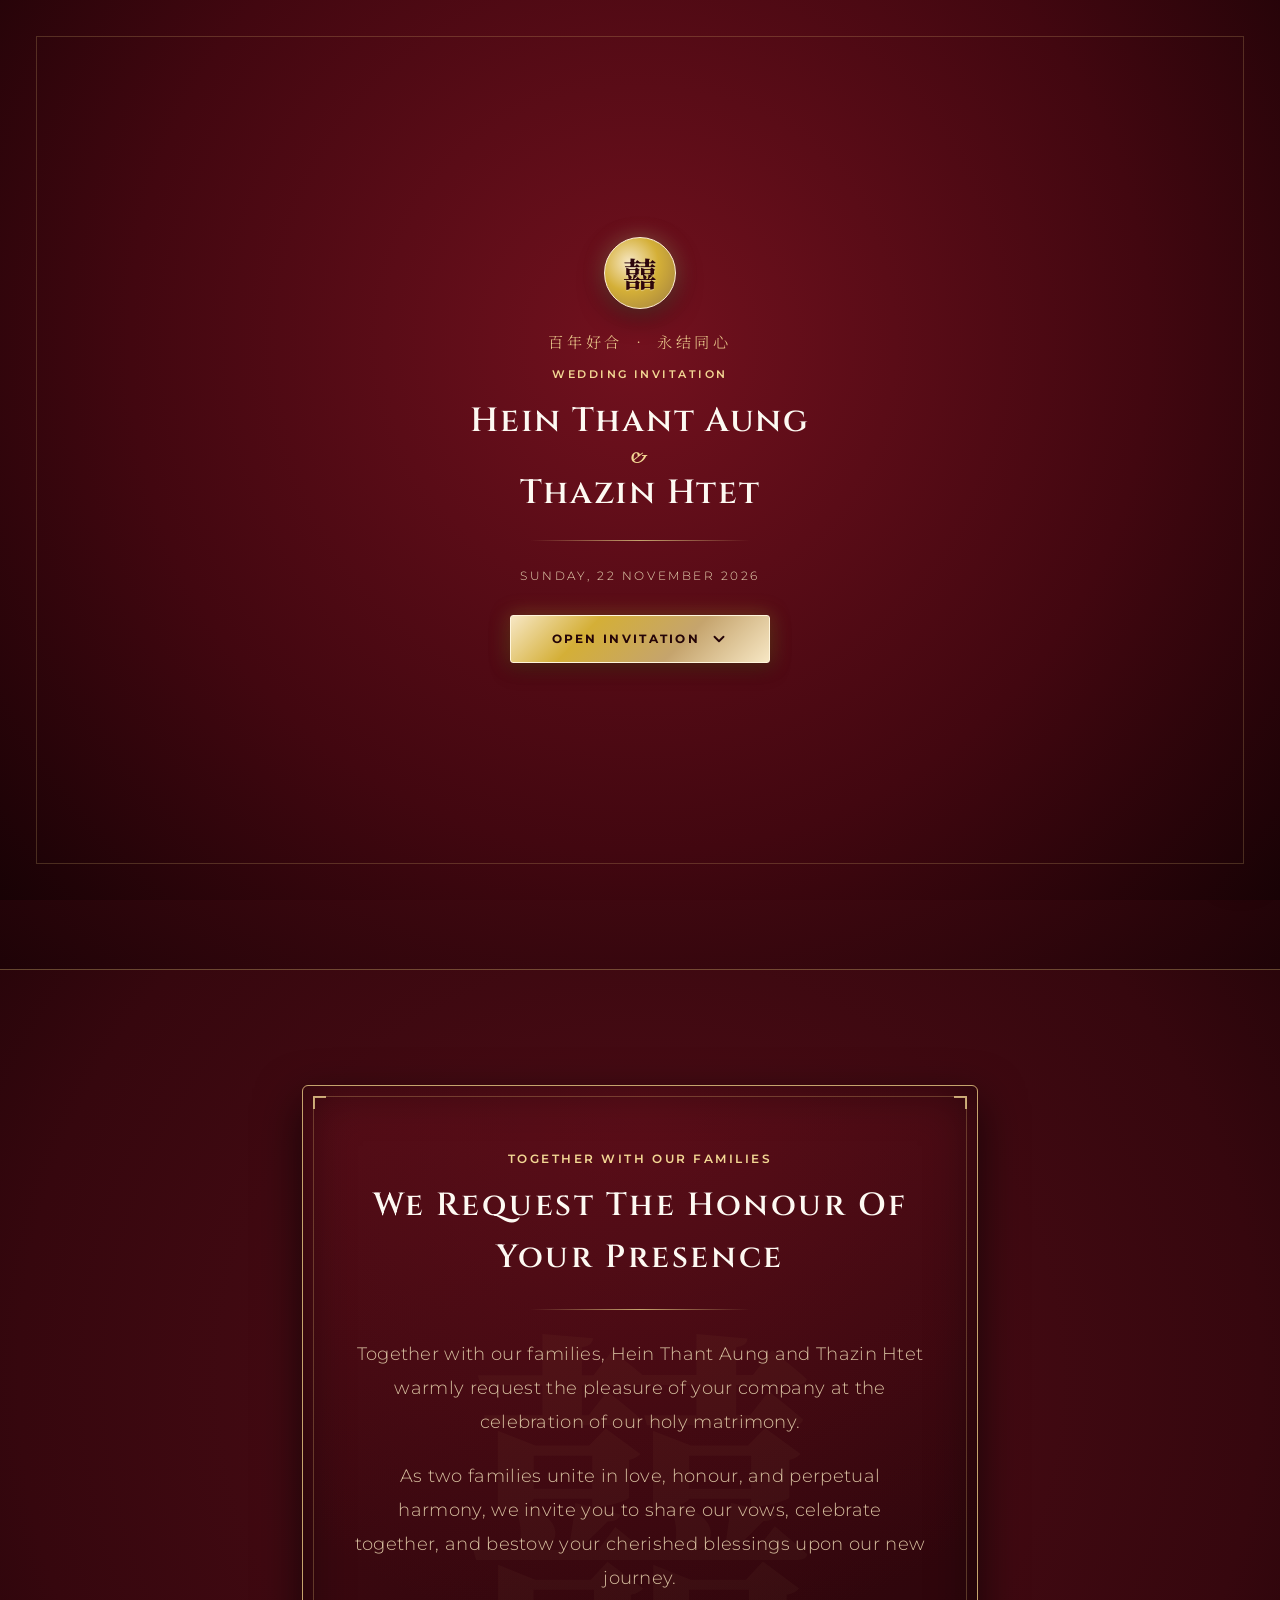
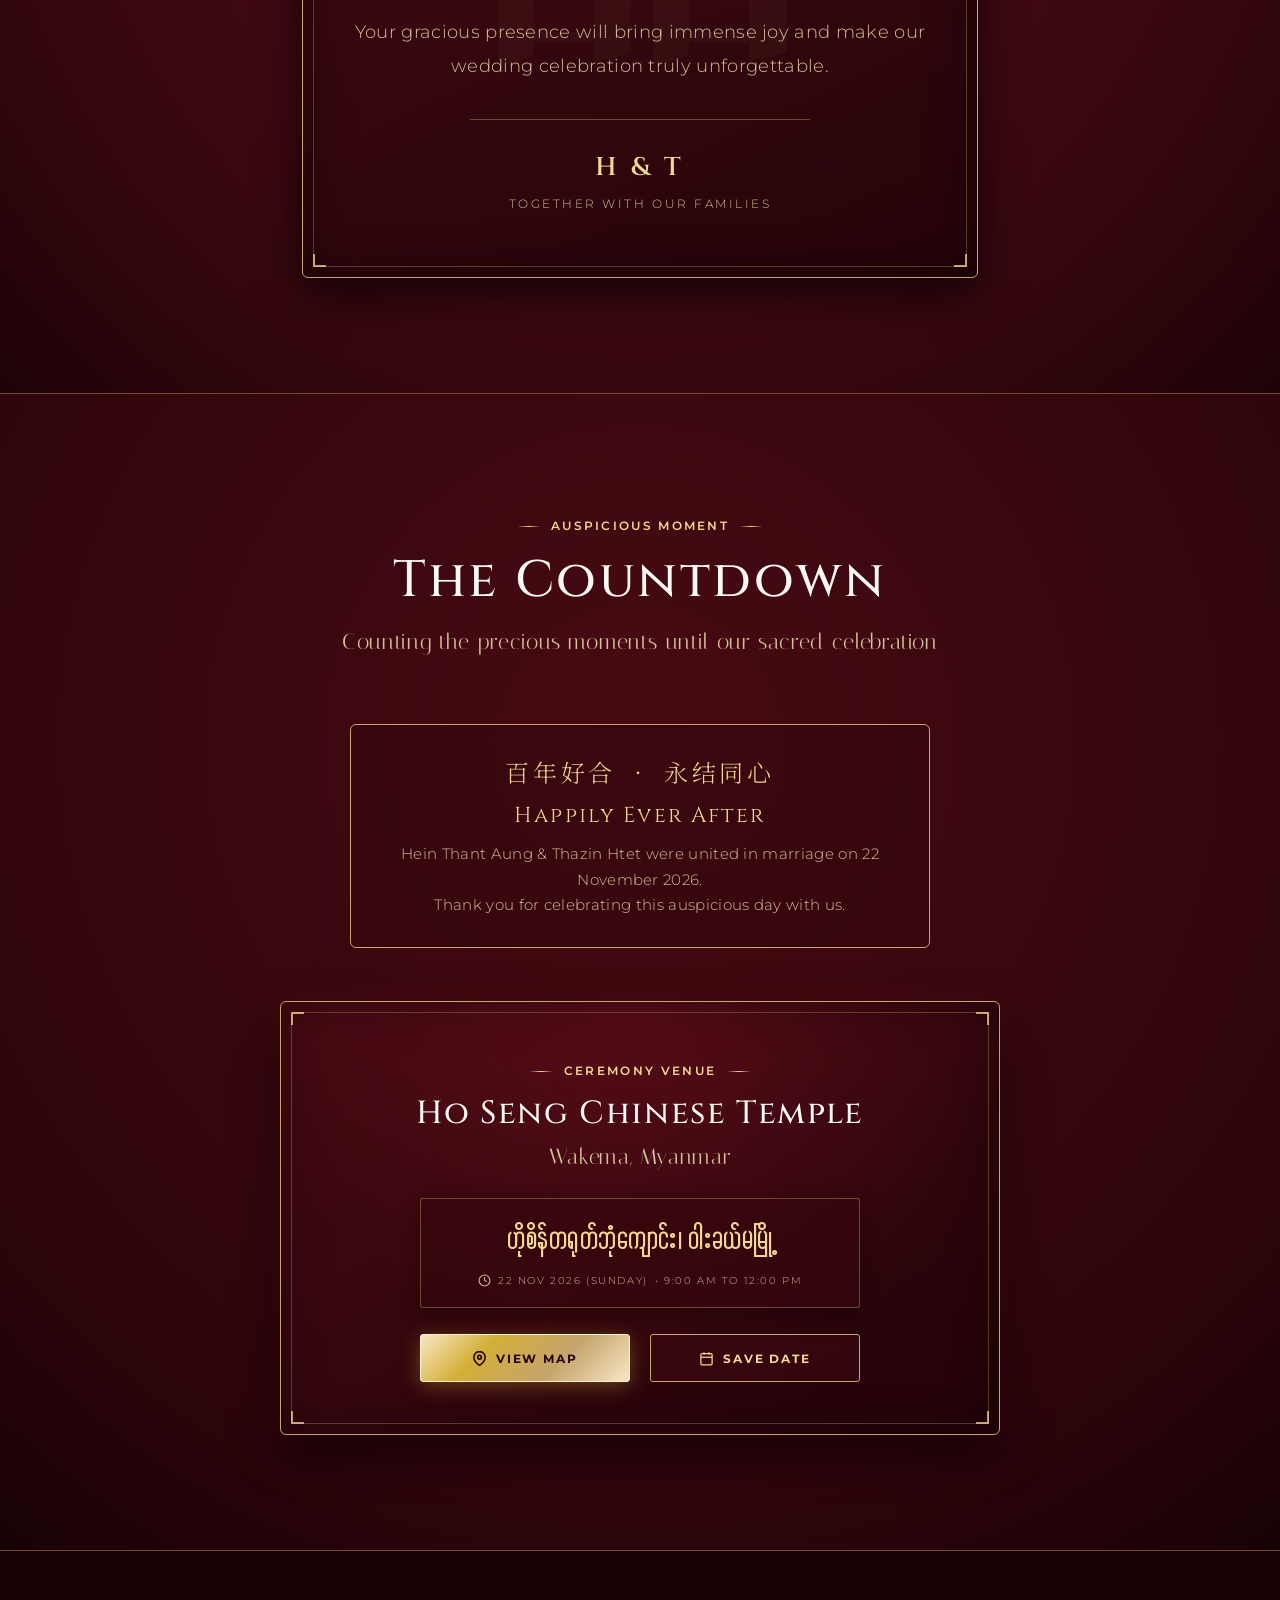
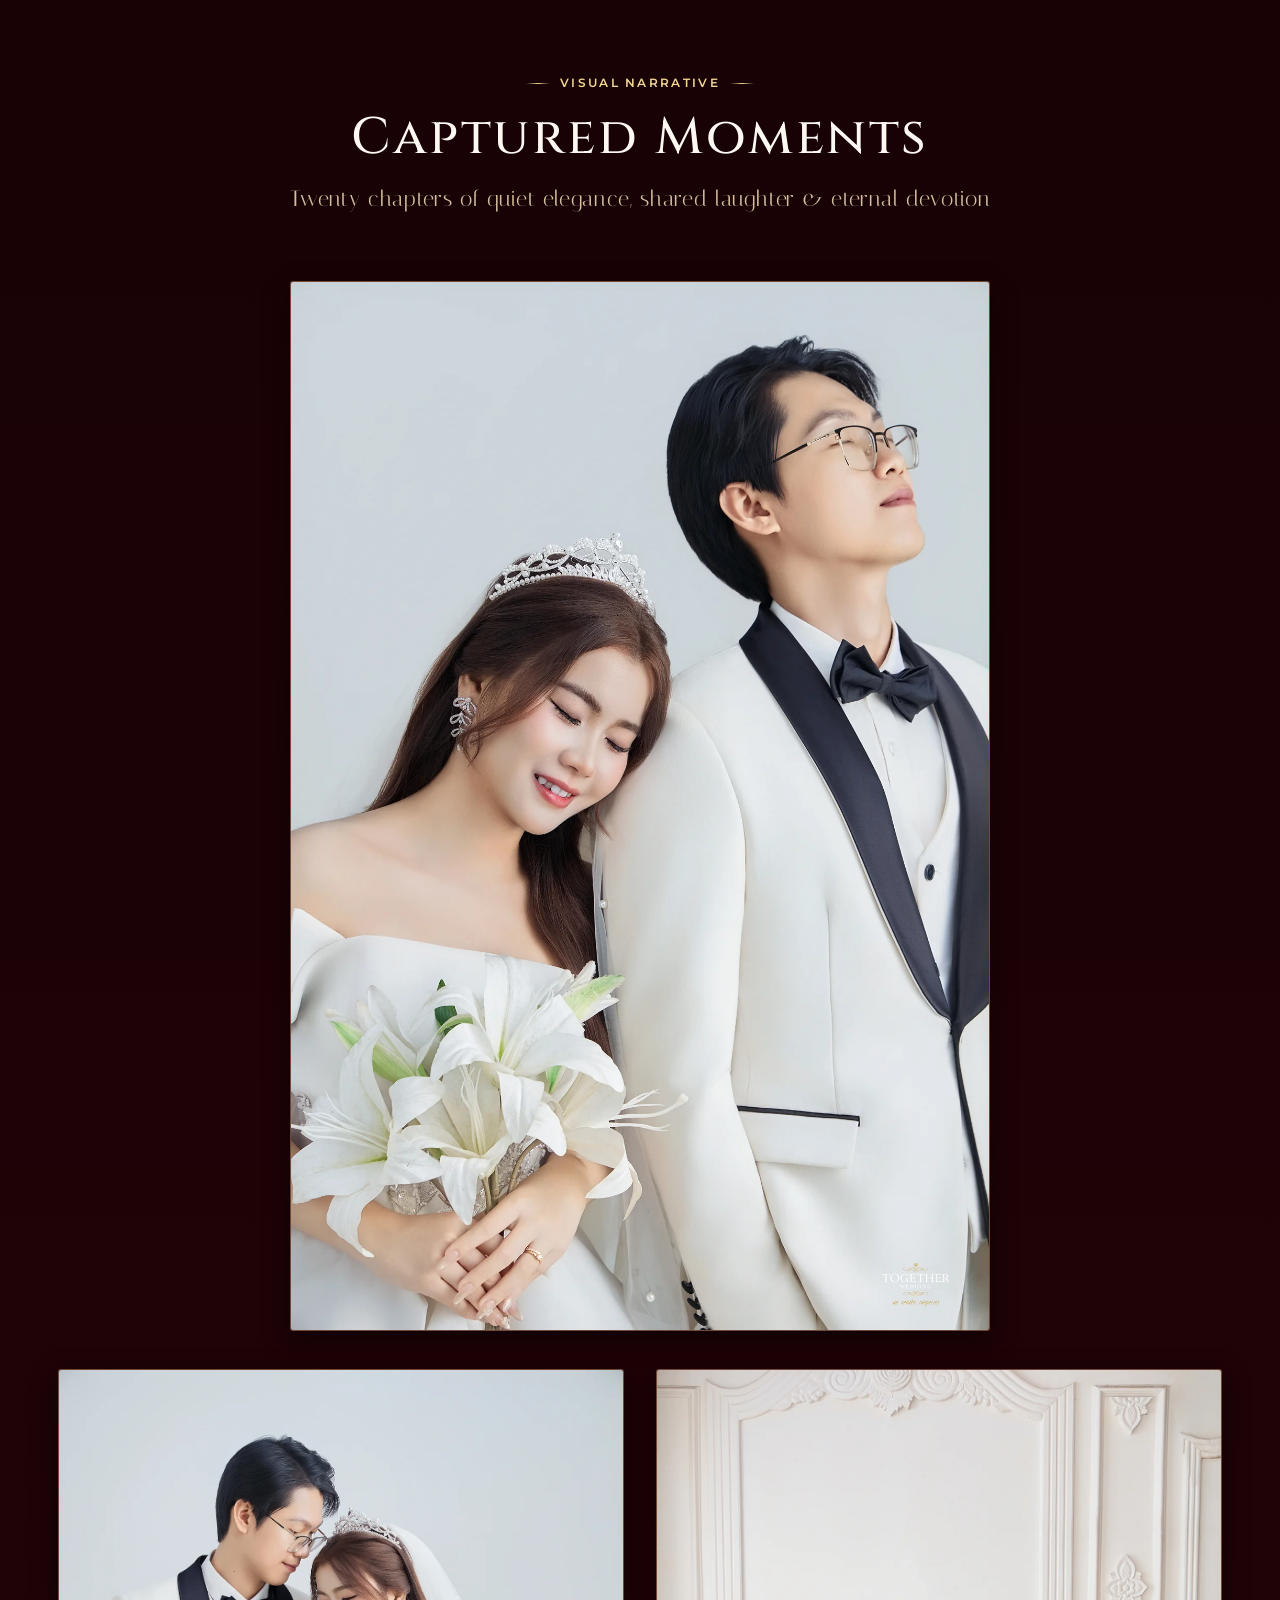
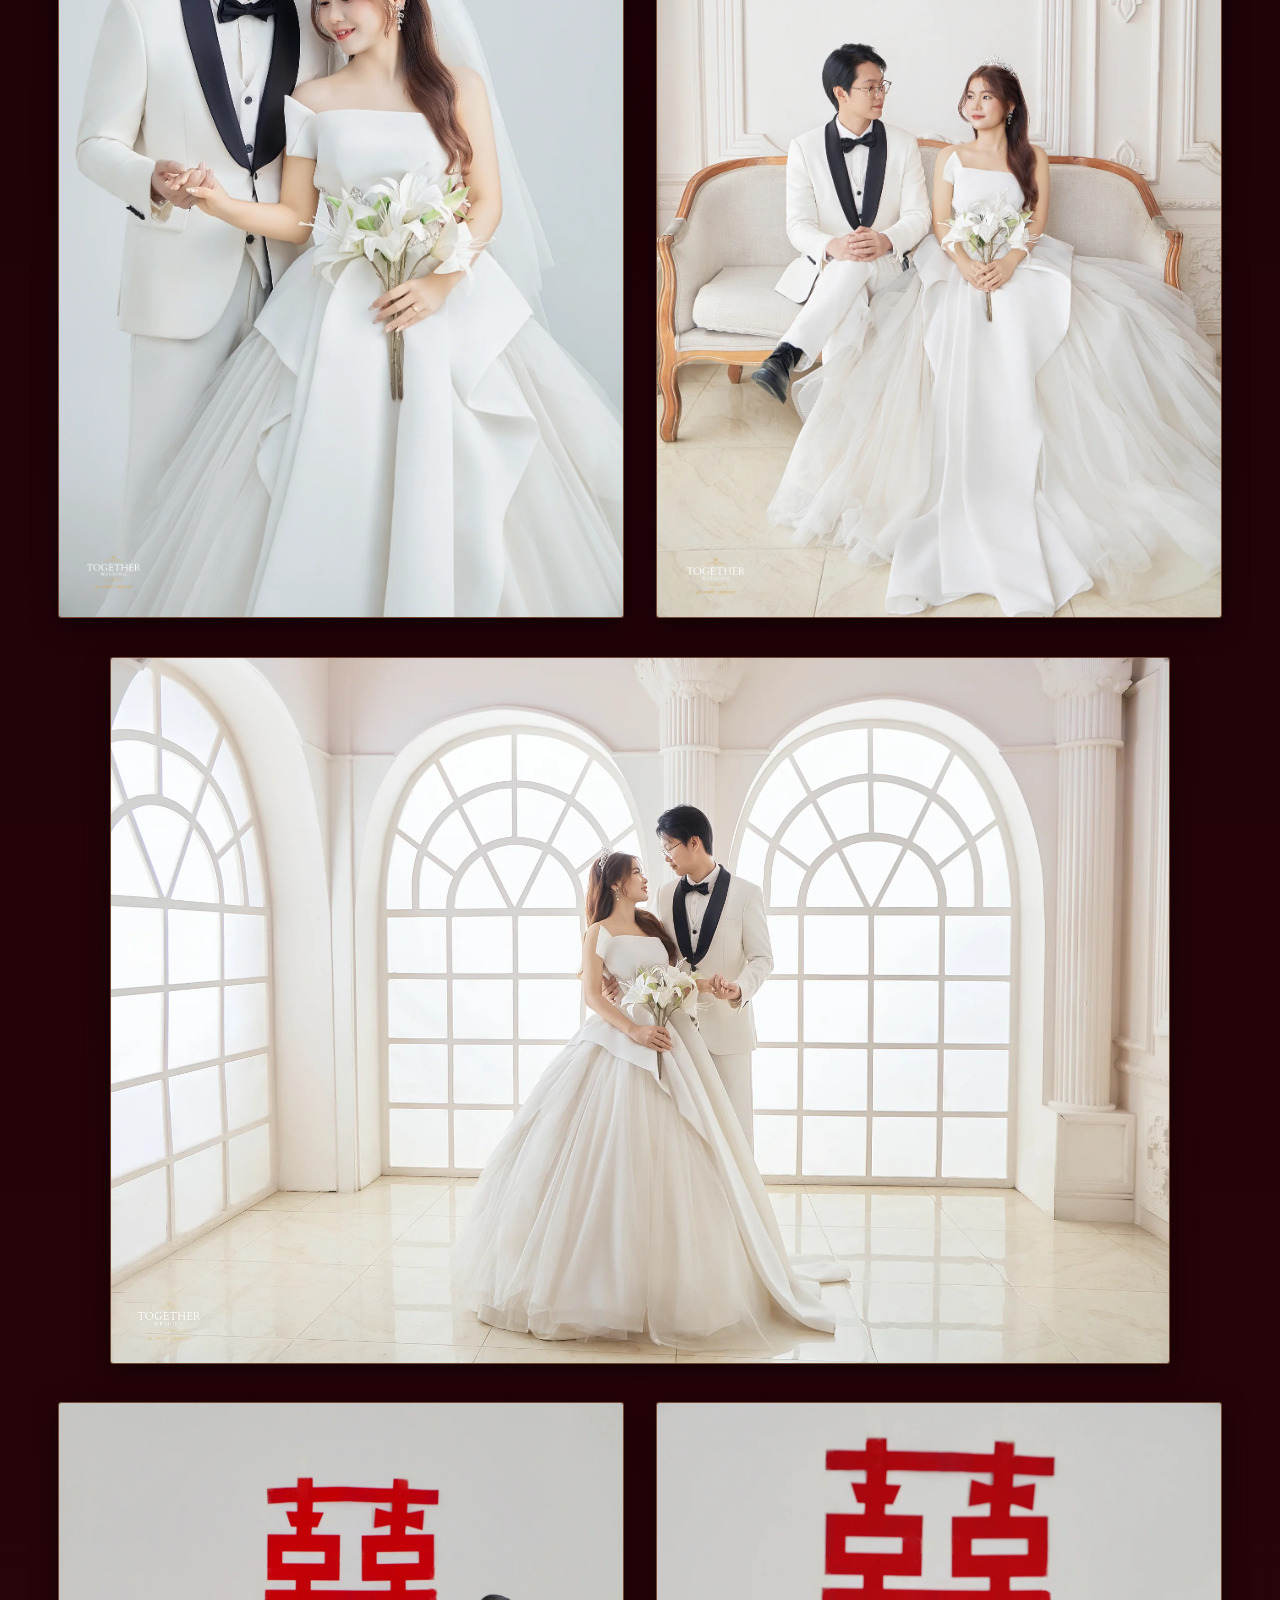
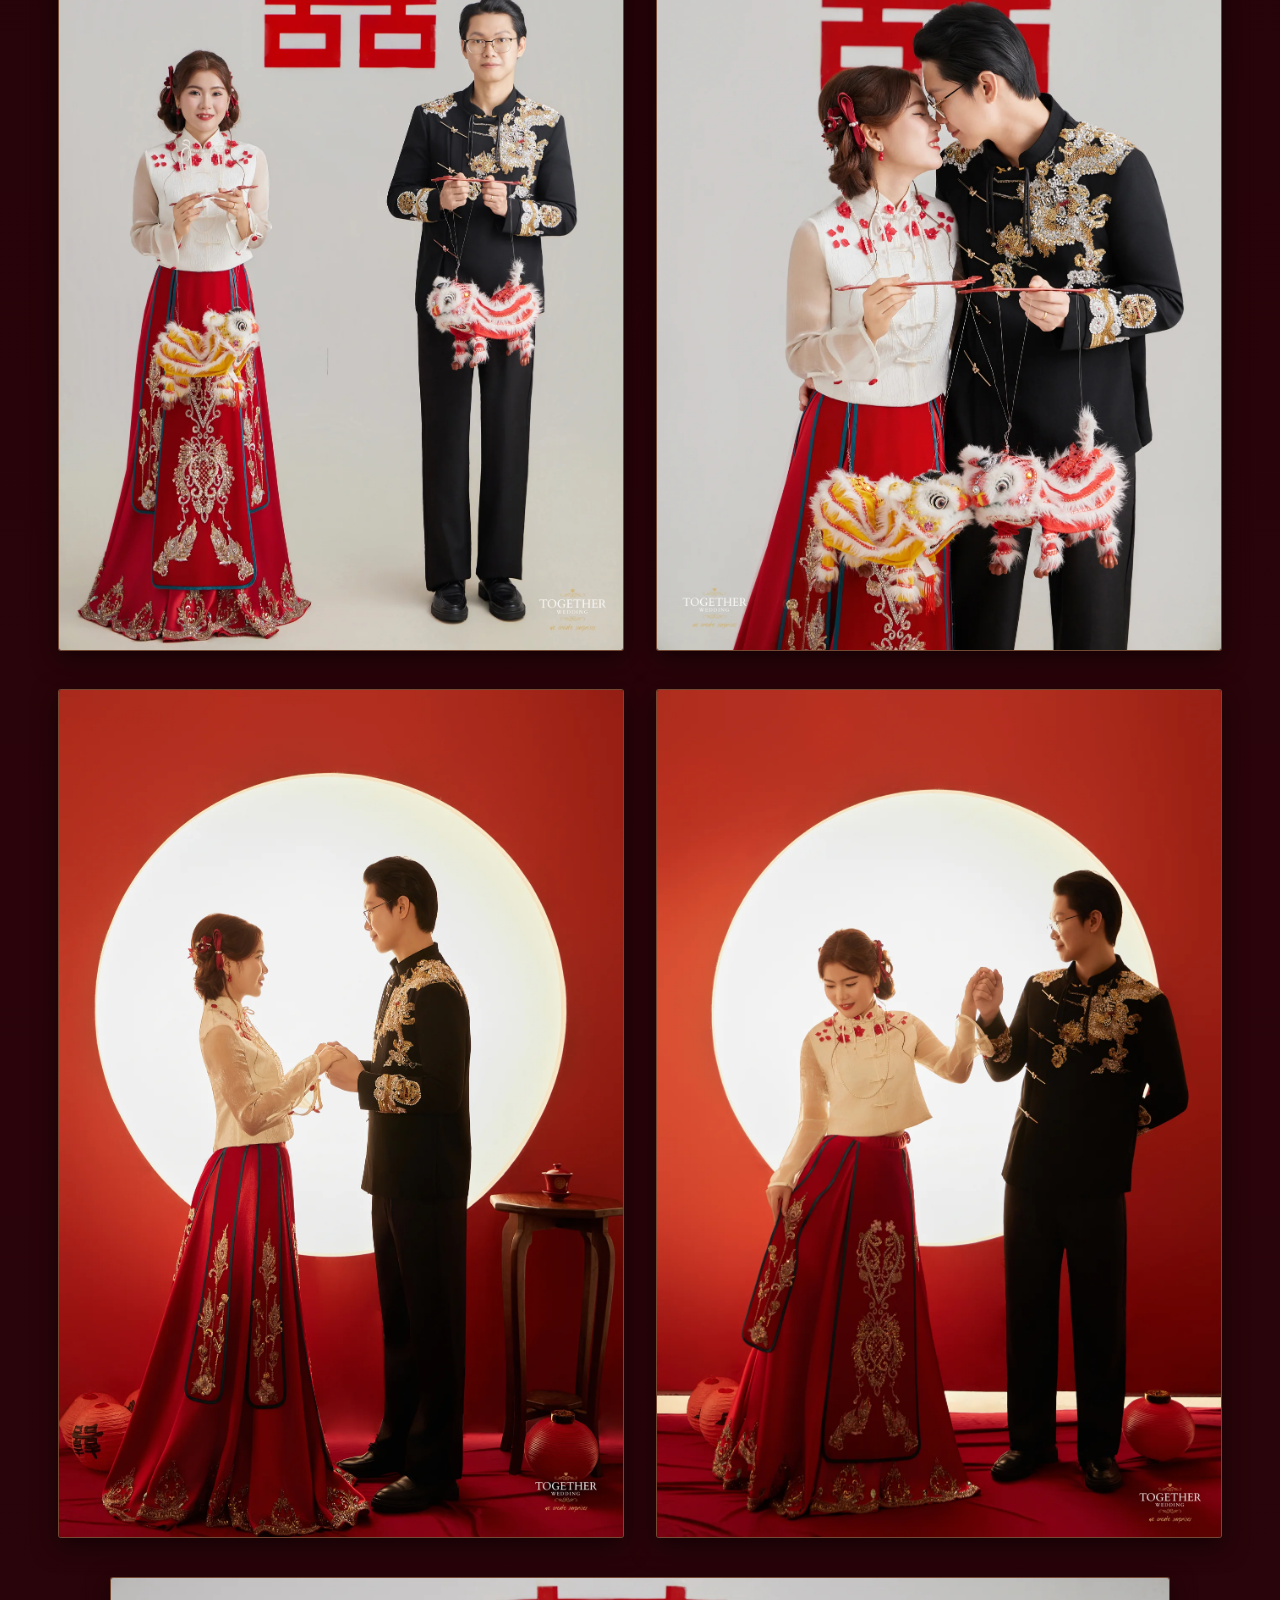
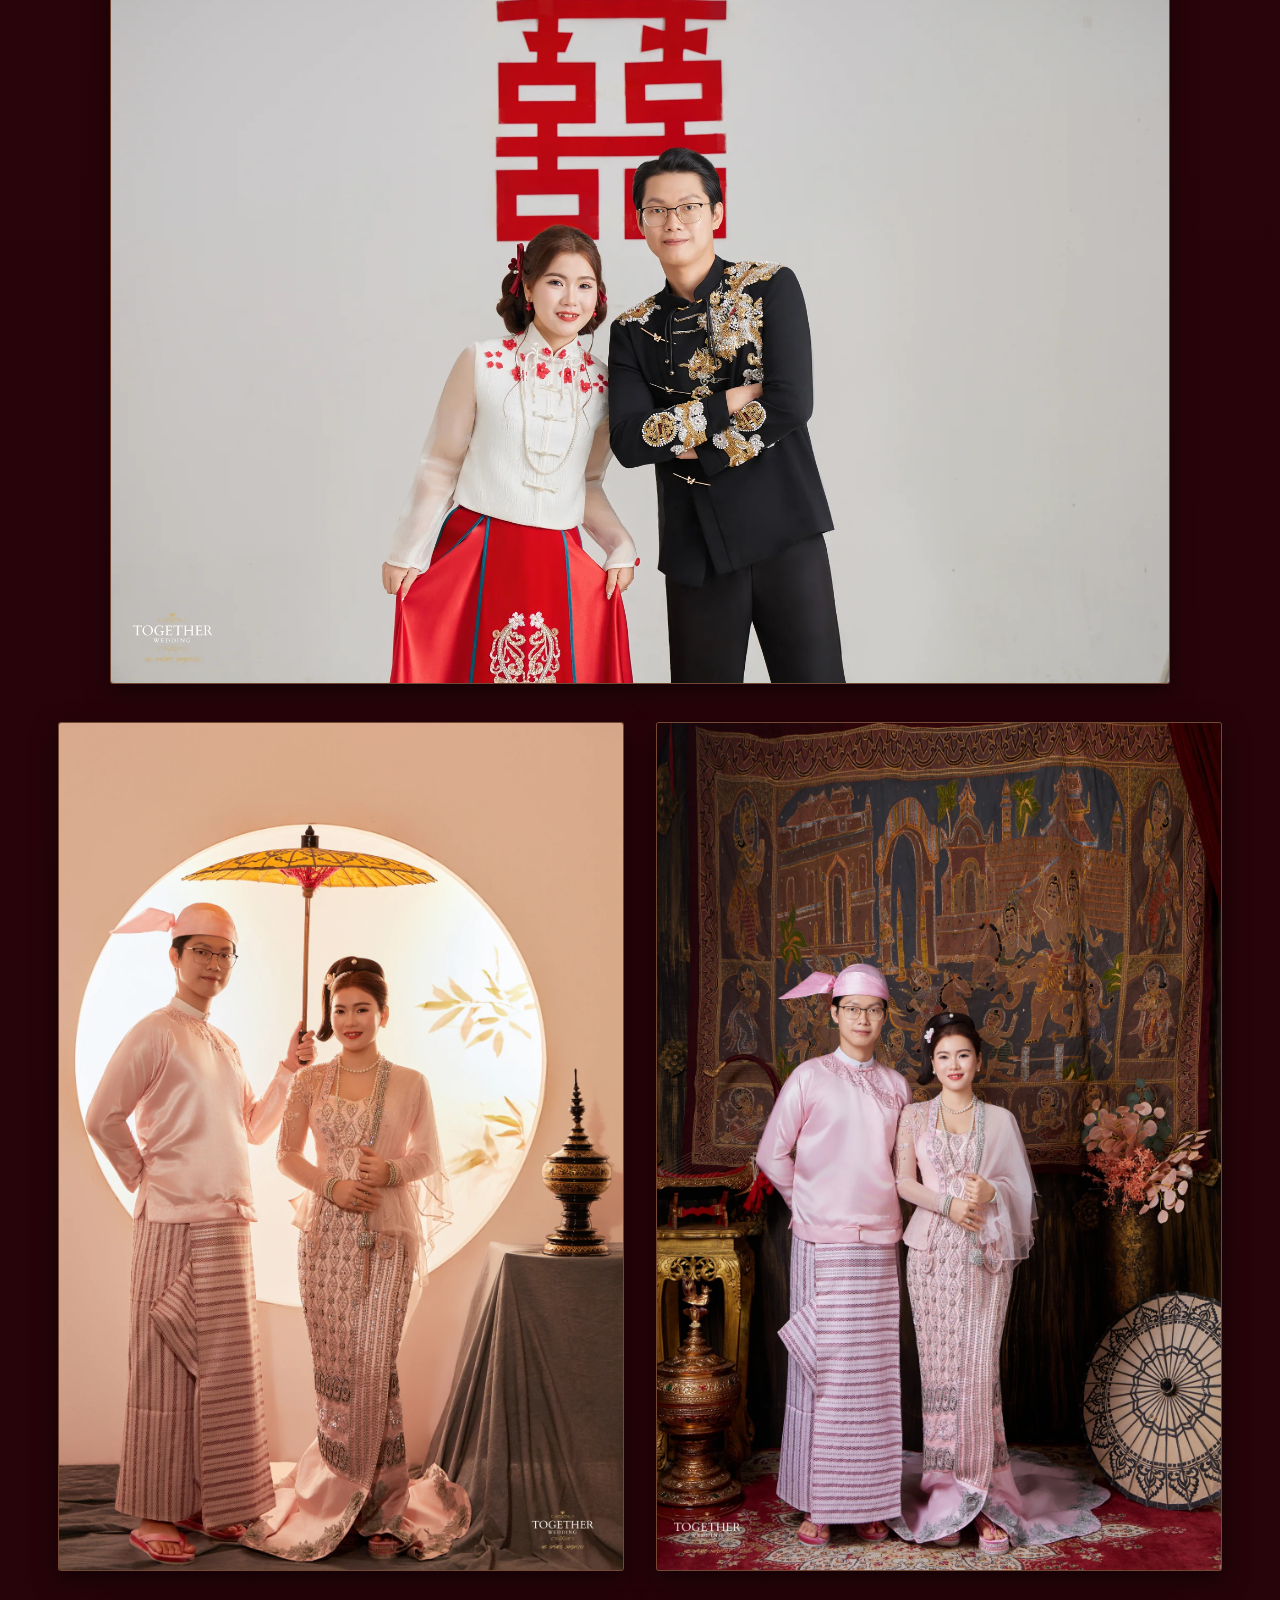
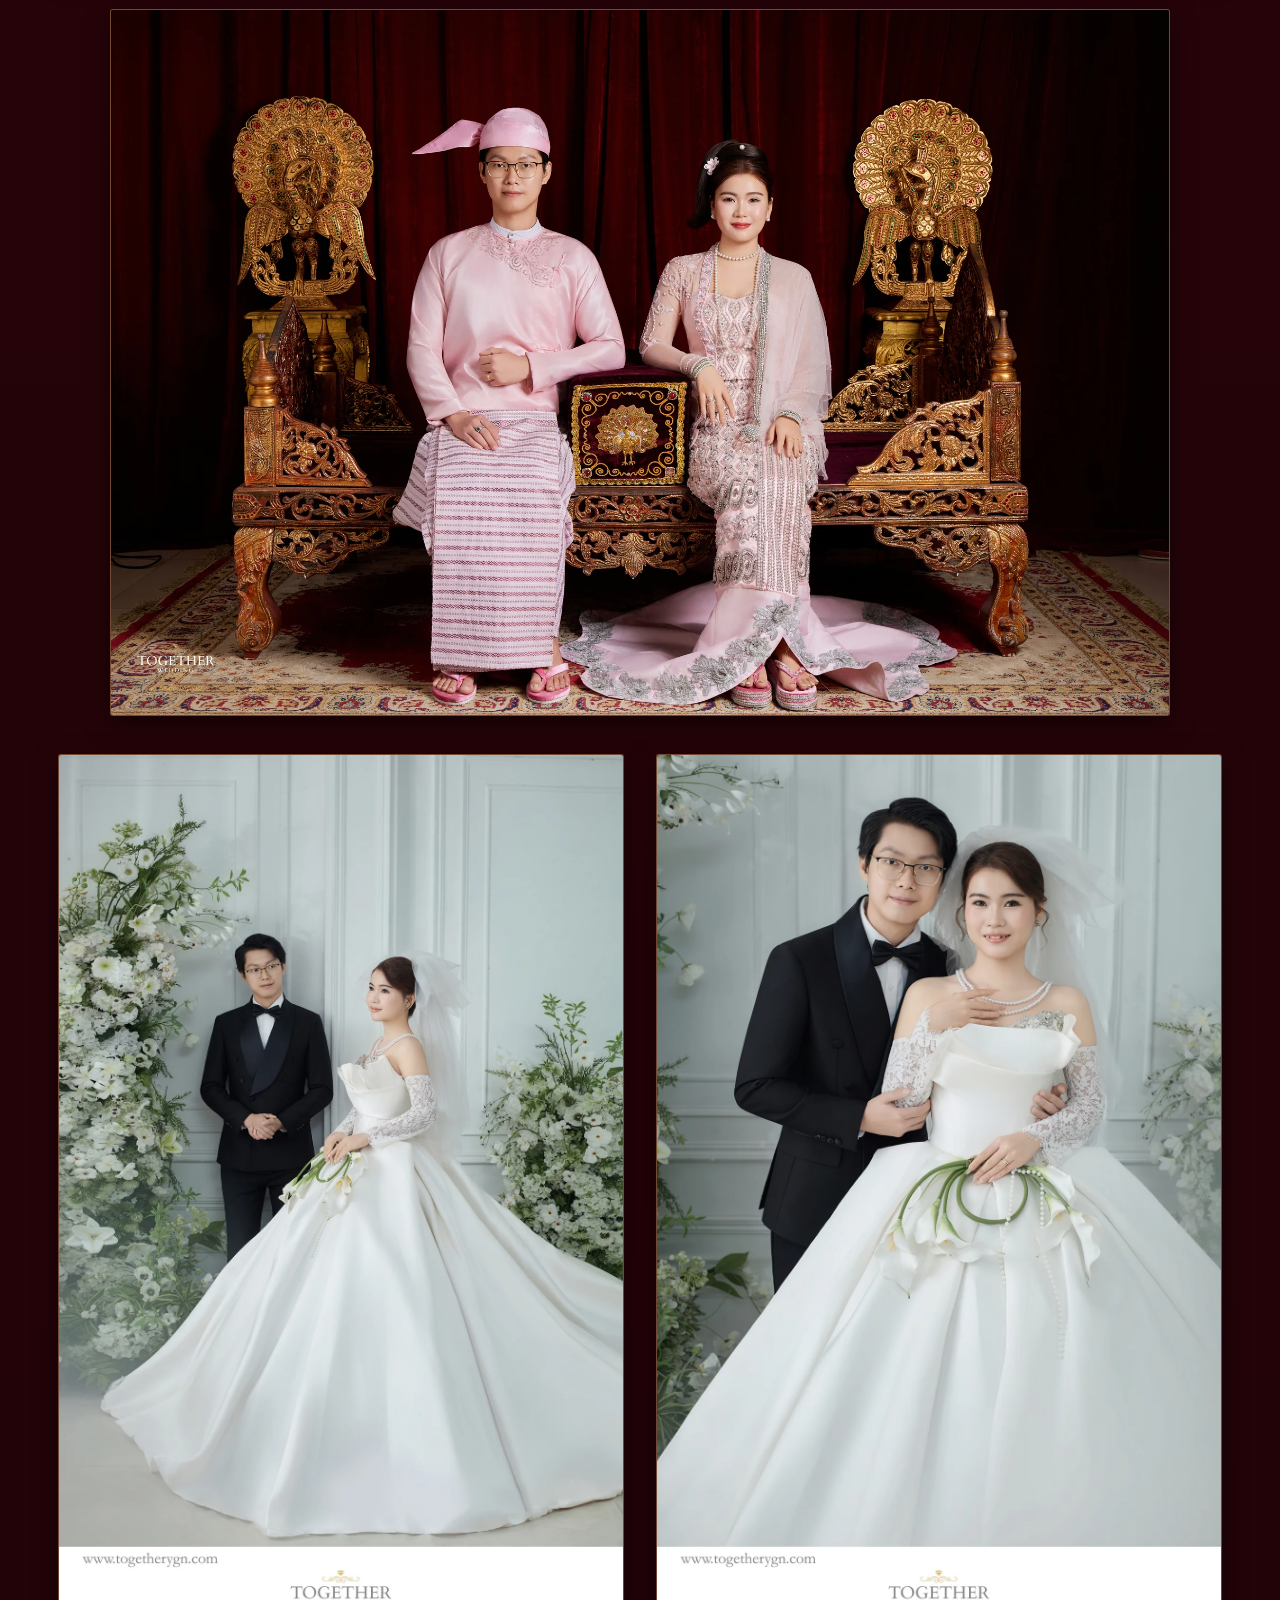
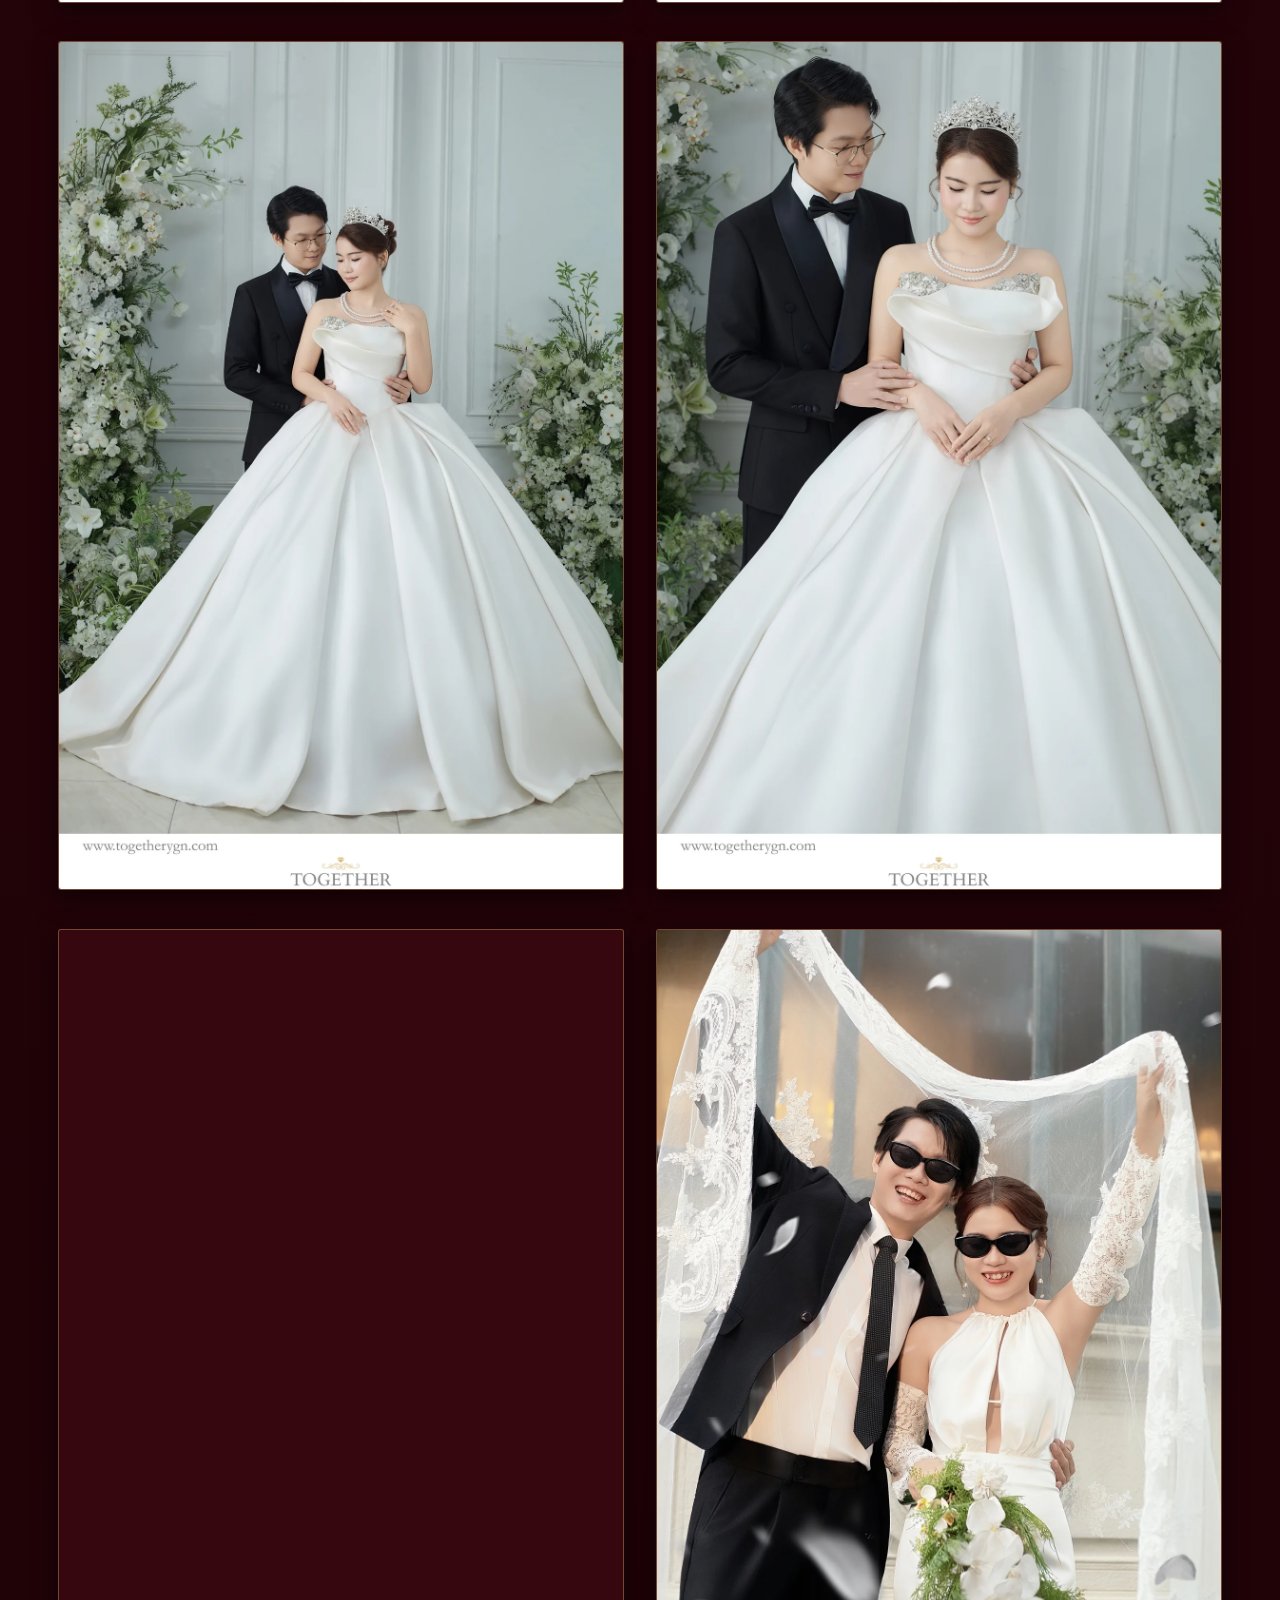
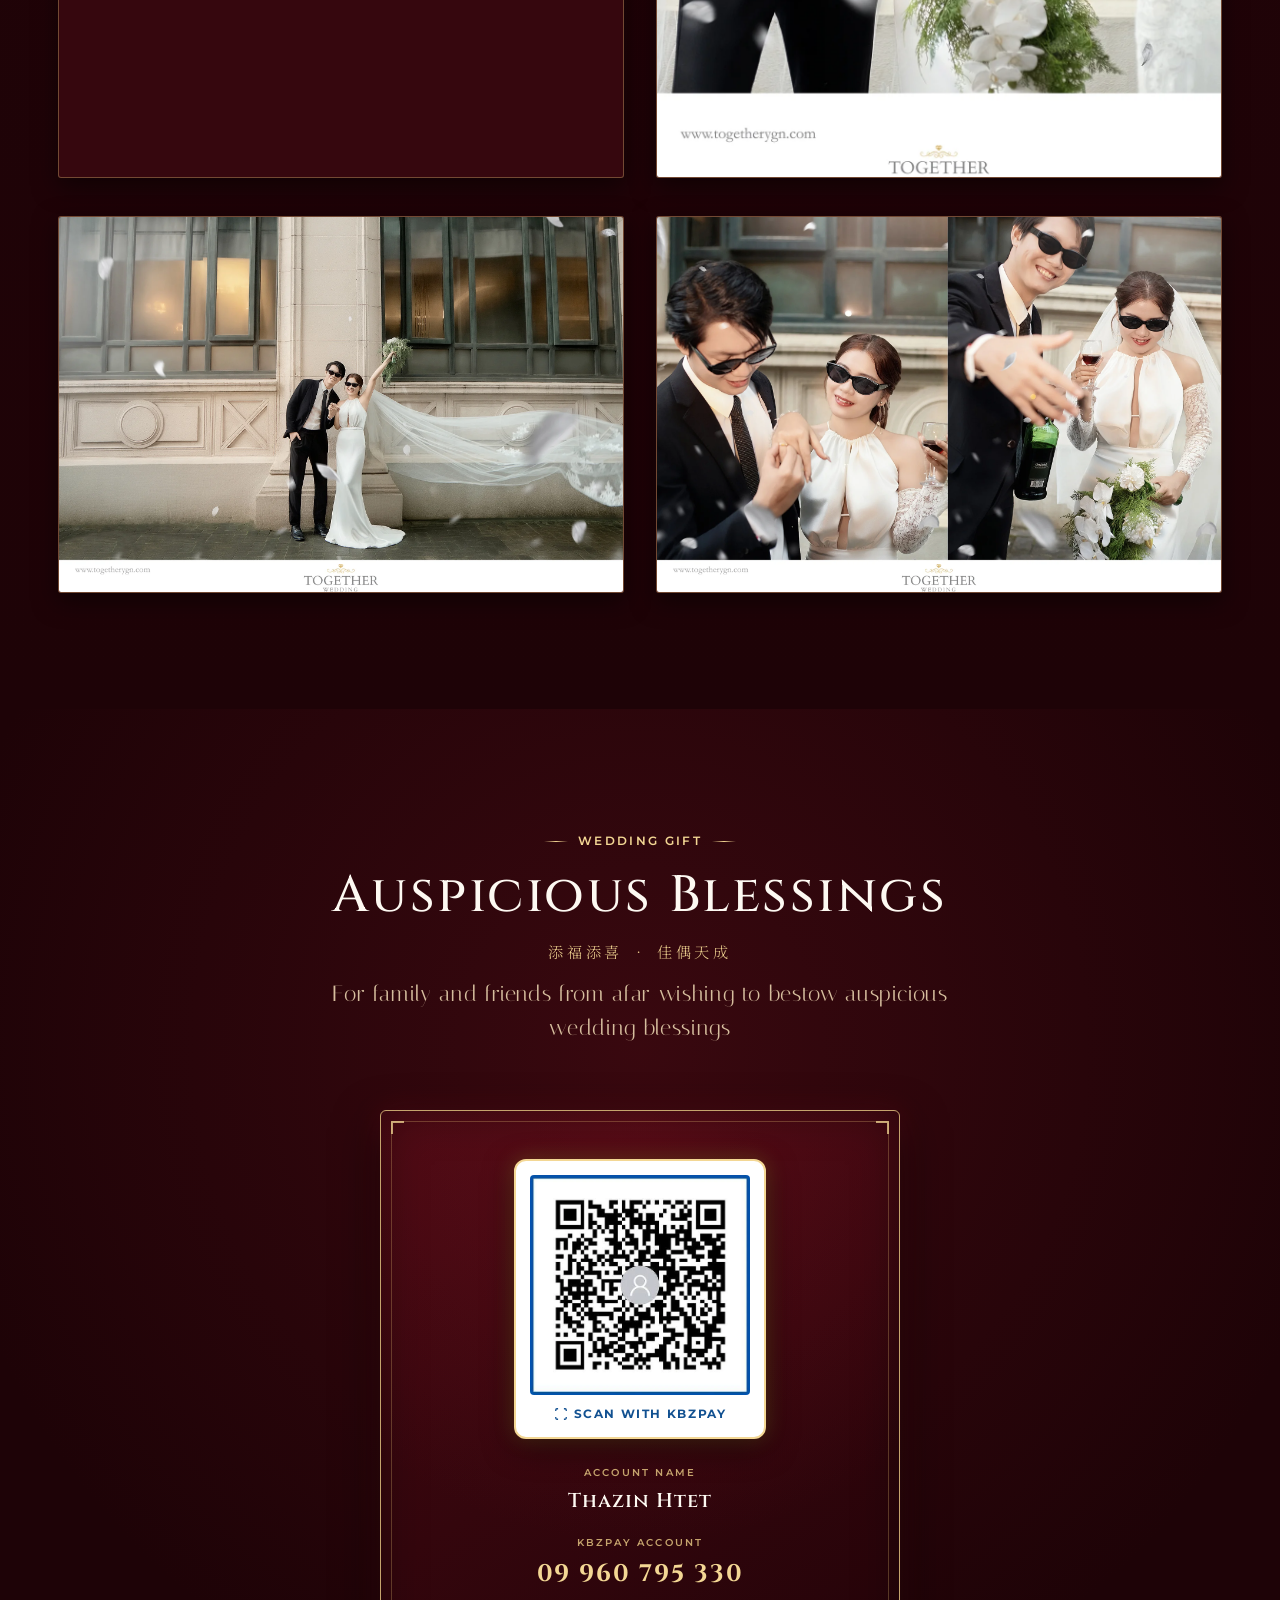
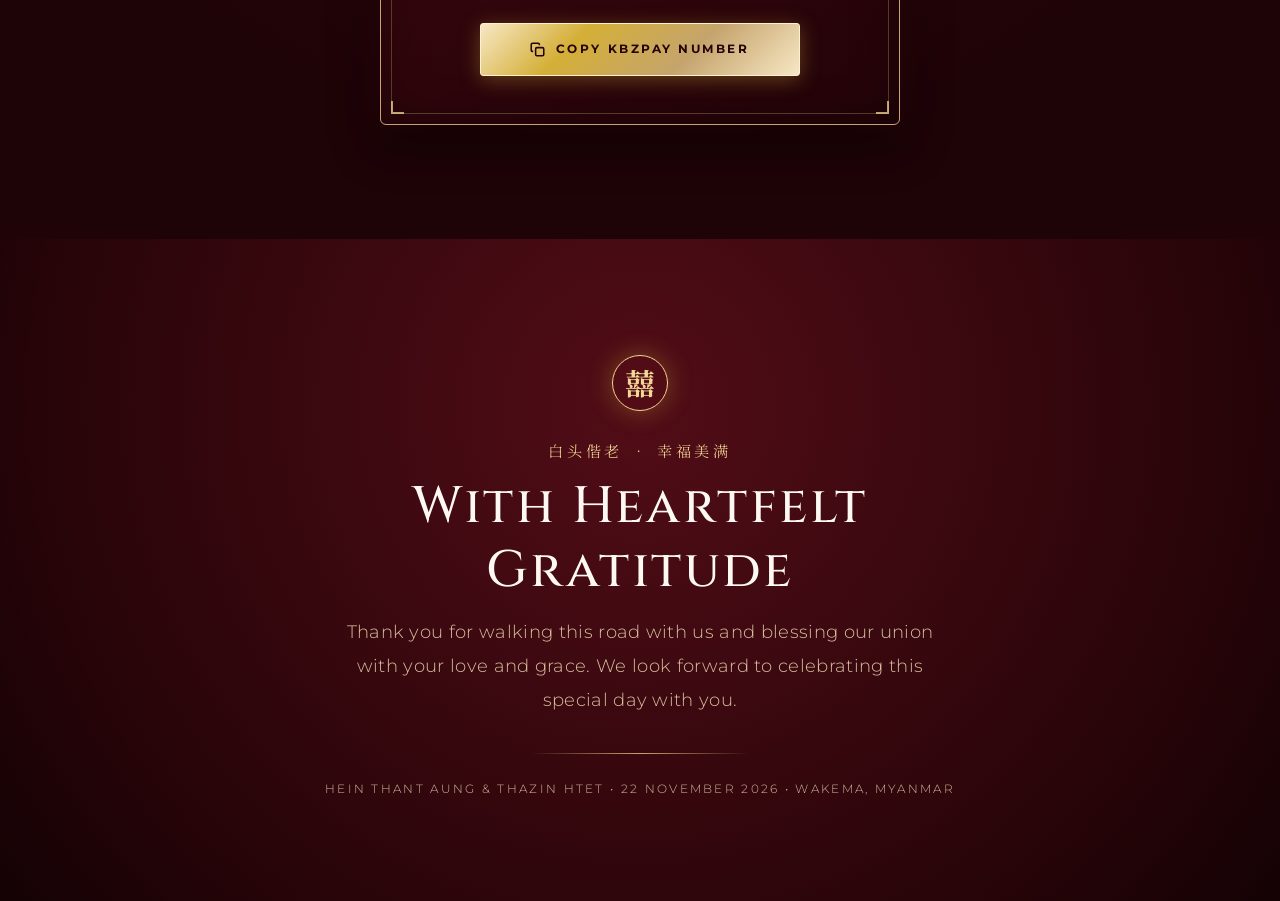
==== commit 4bdfa8e5: "style(hta-tzh): remove full-page grain and lattice; apply clean minimal card vignette and gold corne" ====
--- a/hta-tzh/index.html
+++ b/hta-tzh/index.html
@@ -24,11 +24,11 @@
   <link href="https://fonts.googleapis.com/css2?family=Cinzel+Decorative:wght@400;600;700&family=Cinzel:wght@400;500;600;700&family=Italiana&family=Montserrat:ital,wght@0,300;0,400;0,500;0,600;1,300&family=Noto+Serif+SC:wght@400;600;700&display=swap" rel="stylesheet">
 
   <!-- Stylesheets (All Relative for Subdirectory Compatibility) -->
-  <link rel="stylesheet" href="./css/variables.css?v=1.9.0">
-  <link rel="stylesheet" href="./css/reset.css?v=1.9.0">
-  <link rel="stylesheet" href="./css/base.css?v=1.9.0">
-  <link rel="stylesheet" href="./css/components.css?v=1.9.0">
-  <link rel="stylesheet" href="./css/animations.css?v=1.9.0">
+  <link rel="stylesheet" href="./css/variables.css?v=1.9.1">
+  <link rel="stylesheet" href="./css/reset.css?v=1.9.1">
+  <link rel="stylesheet" href="./css/base.css?v=1.9.1">
+  <link rel="stylesheet" href="./css/components.css?v=1.9.1">
+  <link rel="stylesheet" href="./css/animations.css?v=1.9.1">
 </head>
 <body class="intro-active">
 
@@ -388,11 +388,11 @@
   <div id="toast-notice" class="toast-notice" role="status" aria-live="polite"></div>
 
   <!-- Scripts (All Relative for Subdirectory Compatibility) -->
-  <script src="./config.js?v=1.9.0"></script>
-  <script src="./js/audio.js?v=1.9.0"></script>
-  <script src="./js/countdown.js?v=1.9.0"></script>
-  <script src="./js/gallery.js?v=1.9.0"></script>
-  <script src="./js/calendar.js?v=1.9.0"></script>
-  <script src="./js/app.js?v=1.9.0"></script>
+  <script src="./config.js?v=1.9.1"></script>
+  <script src="./js/audio.js?v=1.9.1"></script>
+  <script src="./js/countdown.js?v=1.9.1"></script>
+  <script src="./js/gallery.js?v=1.9.1"></script>
+  <script src="./js/calendar.js?v=1.9.1"></script>
+  <script src="./js/app.js?v=1.9.1"></script>
 </body>
 </html>
--- a/hta-tzh/css/base.css
+++ b/hta-tzh/css/base.css
@@ -19,22 +19,6 @@
   overflow-x: hidden;
   font-weight: 300;
   letter-spacing: 0.02em;
-}
-
-/* Global Luxury Xuan Paper / Silk Brocade Micro-Texture */
-body::before {
-  content: "";
-  position: fixed;
-  inset: 0;
-  width: 100%;
-  height: 100%;
-  pointer-events: none;
-  z-index: 1000;
-  opacity: 0.12;
-  background-image: url('../assets/images/texture-paper-grain.webp');
-  background-repeat: repeat;
-  background-size: 256px 256px;
-  mix-blend-mode: overlay;
 }
 
 /* Container Utilities */
@@ -81,41 +65,26 @@
 .section-hero {
   padding-top: clamp(4rem, 8vw, 6.5rem);
   padding-bottom: clamp(5rem, 10vw, 8.5rem);
-  background: 
-    url('../assets/images/pattern-lattice.svg') repeat,
-    radial-gradient(circle at 50% 25%, #74101D 0%, #460912 60%, #1E0307 100%);
-  background-size: 72px 72px, auto;
+  background: radial-gradient(circle at 50% 25%, #74101D 0%, #460912 60%, #1E0307 100%);
 }
 
 .section-invitation {
-  background: 
-    url('../assets/images/pattern-lattice.svg') repeat,
-    radial-gradient(circle at 50% 40%, #520D17 0%, #36070E 70%, #1E0307 100%);
-  background-size: 72px 72px, auto;
+  background: radial-gradient(circle at 50% 40%, #520D17 0%, #36070E 70%, #1E0307 100%);
   border-top: 1px solid var(--color-gold-hairline);
   border-bottom: 1px solid var(--color-gold-hairline);
 }
 
 .section-details {
-  background: 
-    url('../assets/images/pattern-lattice.svg') repeat,
-    radial-gradient(circle at 50% 30%, #480A12 0%, #2D050B 75%, #180205 100%);
-  background-size: 72px 72px, auto;
+  background: radial-gradient(circle at 50% 30%, #480A12 0%, #2D050B 75%, #180205 100%);
   border-bottom: 1px solid var(--color-gold-hairline);
 }
 
 .section-gallery {
-  background: 
-    url('../assets/images/pattern-lattice.svg') repeat,
-    linear-gradient(180deg, #180205 0%, #2A040A 40%, #1E0307 100%);
-  background-size: 72px 72px, auto;
+  background: linear-gradient(180deg, #180205 0%, #2A040A 40%, #1E0307 100%);
 }
 
 .section-closing {
-  background: 
-    url('../assets/images/pattern-lattice.svg') repeat,
-    radial-gradient(circle at 50% 25%, #520D17 0%, #260408 75%, #140204 100%);
-  background-size: 72px 72px, auto;
+  background: radial-gradient(circle at 50% 25%, #520D17 0%, #260408 75%, #140204 100%);
   padding-bottom: clamp(4.5rem, 8vw, 6.5rem);
 }
 
--- a/hta-tzh/css/components.css
+++ b/hta-tzh/css/components.css
@@ -331,16 +331,15 @@
    ========================================================================== */
 .invitation-card {
   background: 
-    url('../assets/images/pattern-lattice.svg') repeat,
-    linear-gradient(155deg, #4F0C16 0%, #30060D 100%);
-  background-size: 72px 72px, auto;
+    radial-gradient(circle at 50% 0%, rgba(140, 22, 38, 0.32) 0%, transparent 65%),
+    linear-gradient(155deg, #4A0B14 0%, #250409 100%);
   color: var(--color-text-main);
-  border: 1px solid var(--color-gold);
+  border: 1.5px solid var(--color-gold);
   border-radius: var(--radius-sm);
   padding: clamp(2.5rem, 5vw, 4.25rem) clamp(1.5rem, 4vw, 3.25rem);
   text-align: center;
   position: relative;
-  box-shadow: 0 16px 45px rgba(0, 0, 0, 0.6), inset 0 0 45px rgba(0, 0, 0, 0.4);
+  box-shadow: 0 16px 45px rgba(0, 0, 0, 0.65), inset 0 0 50px rgba(0, 0, 0, 0.45);
   overflow: hidden;
 }
 
@@ -459,10 +458,7 @@
 }
 
 .countdown-unit {
-  background: 
-    url('../assets/images/pattern-lattice.svg') repeat,
-    rgba(54, 7, 14, 0.78);
-  background-size: 60px 60px, auto;
+  background: rgba(54, 7, 14, 0.75);
   border: 1px solid var(--color-gold-hairline);
   border-radius: var(--radius-xs);
   padding: 1.25rem 0.5rem;
@@ -517,9 +513,8 @@
 /* Venue Card */
 .venue-card {
   background: 
-    url('../assets/images/pattern-lattice.svg') repeat,
-    linear-gradient(150deg, #4A0B14 0%, #28040A 100%);
-  background-size: 72px 72px, auto;
+    radial-gradient(circle at 50% 0%, rgba(140, 22, 38, 0.32) 0%, transparent 65%),
+    linear-gradient(150deg, #460912 0%, #220308 100%);
   border: 1.5px solid var(--color-gold);
   border-radius: var(--radius-sm);
   padding: clamp(2.25rem, 5vw, 3.25rem) clamp(1.5rem, 4vw, 2.75rem);
@@ -562,17 +557,9 @@
   justify-content: center;
   gap: 0.45rem;
   padding: 1.15rem 1.5rem;
-  background: 
-    url('../assets/images/pattern-lattice.svg') repeat,
-    rgba(54, 7, 14, 0.85);
-  background-size: 60px 60px, auto;
-  border: 1px solid rgba(229, 195, 120, 0.45);
+  background: rgba(54, 7, 14, 0.7);
+  border: 1px solid rgba(229, 195, 120, 0.35);
   border-radius: var(--radius-xs);
-  max-width: 440px;
-  width: 100%;
-  margin: 0 auto 1.65rem;
-  box-shadow: 0 4px 18px rgba(0, 0, 0, 0.35);
-}
   max-width: 440px;
   width: 100%;
   margin: 0 auto 1.65rem;
@@ -974,24 +961,19 @@
    ========================================================================== */
 .section-gift {
   position: relative;
-  background: 
-    url('../assets/images/pattern-lattice.svg') repeat,
-    radial-gradient(circle at 50% 30%, rgba(107, 18, 30, 0.45) 0%, #1a0206 70%);
-  background-size: 72px 72px, auto;
-  border-bottom: 1px solid var(--color-gold-hairline);
+  background: radial-gradient(circle at 50% 30%, rgba(107, 18, 30, 0.35) 0%, transparent 70%);
 }
 
 .gift-card {
   background: 
-    url('../assets/images/pattern-lattice.svg') repeat,
-    linear-gradient(150deg, #4A0B14 0%, #28040A 100%);
-  background-size: 72px 72px, auto;
+    radial-gradient(circle at 50% 0%, rgba(140, 22, 38, 0.32) 0%, transparent 65%),
+    linear-gradient(150deg, #460912 0%, #220308 100%);
   border: 1.5px solid var(--color-gold);
   border-radius: var(--radius-sm);
   padding: clamp(2rem, 5vw, 3rem) clamp(1.25rem, 4vw, 2.5rem);
   max-width: 520px;
   margin: 0 auto;
-  box-shadow: 0 16px 45px rgba(0, 0, 0, 0.65), 0 0 30px rgba(165, 26, 44, 0.25), inset 0 0 40px rgba(0, 0, 0, 0.35);
+  box-shadow: 0 16px 45px rgba(0, 0, 0, 0.65), 0 0 30px rgba(165, 26, 44, 0.25), inset 0 0 45px rgba(0, 0, 0, 0.35);
   display: flex;
   flex-direction: column;
   align-items: center;
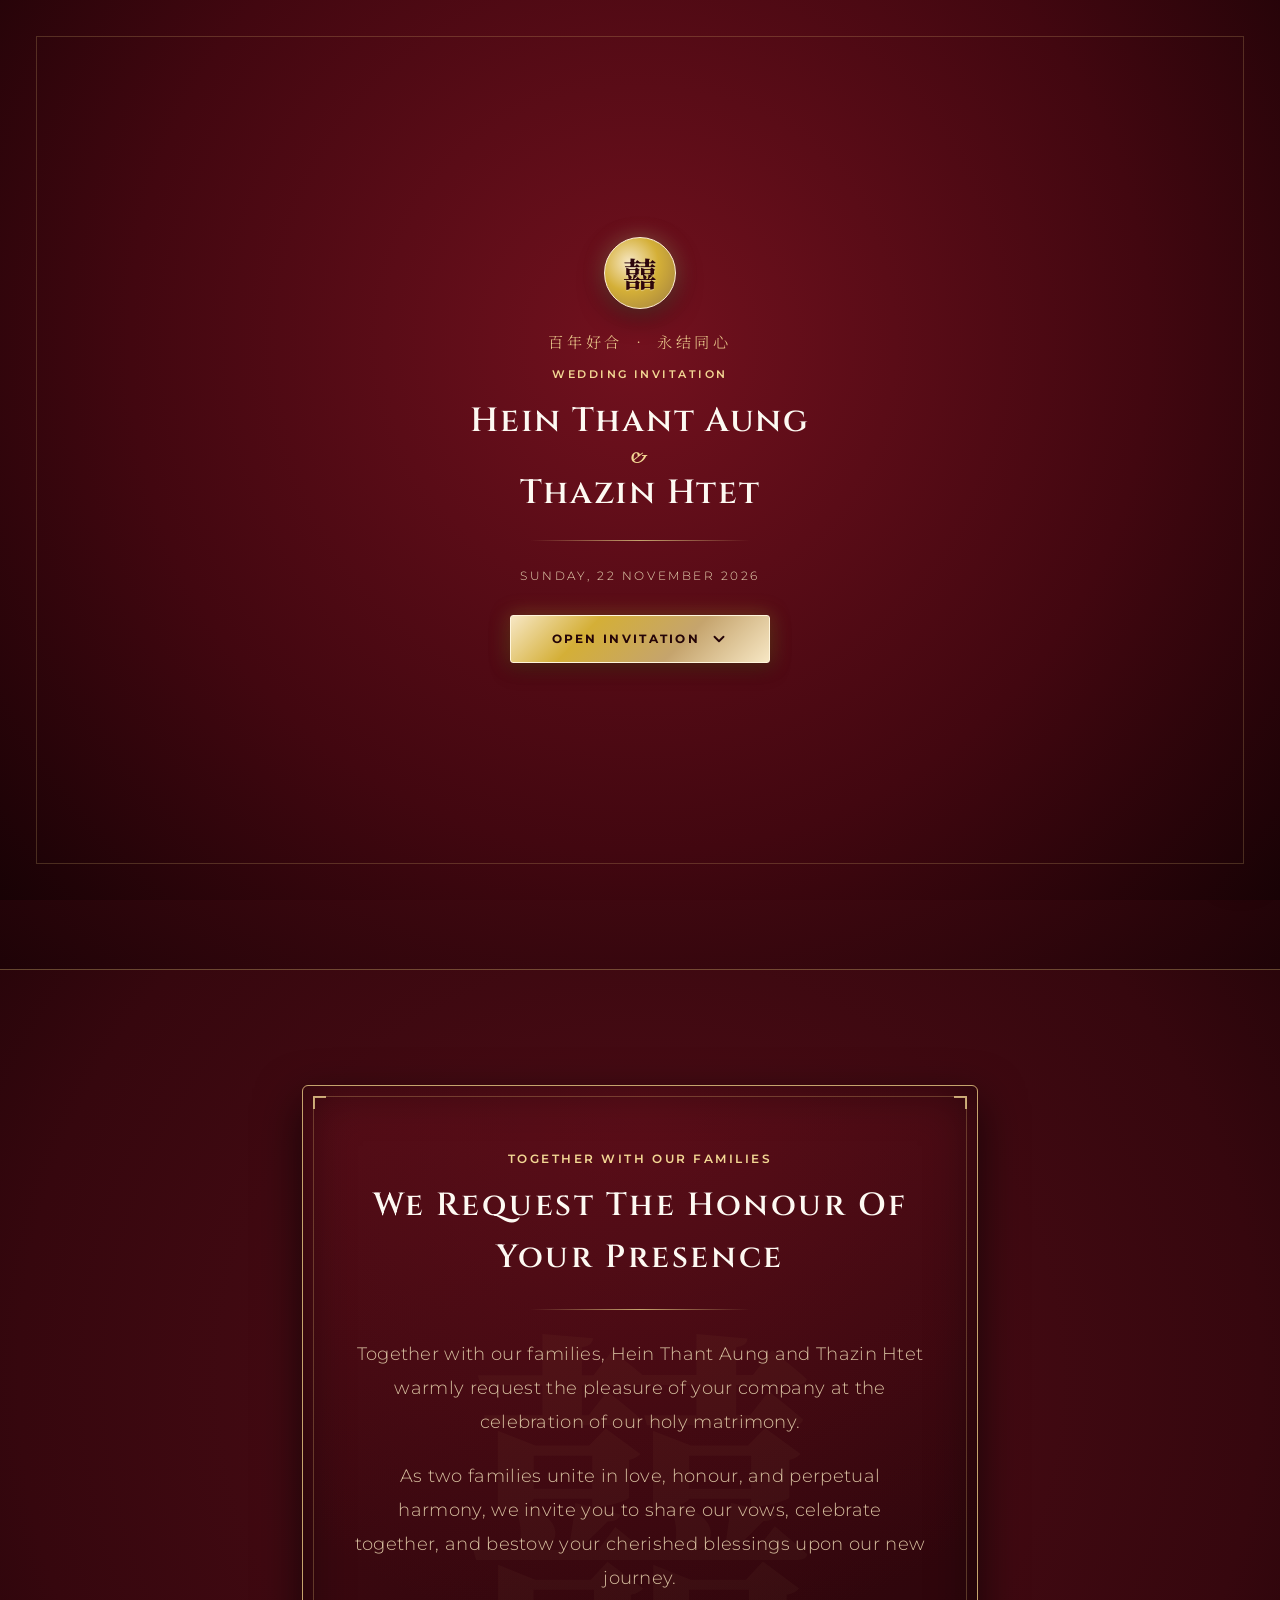
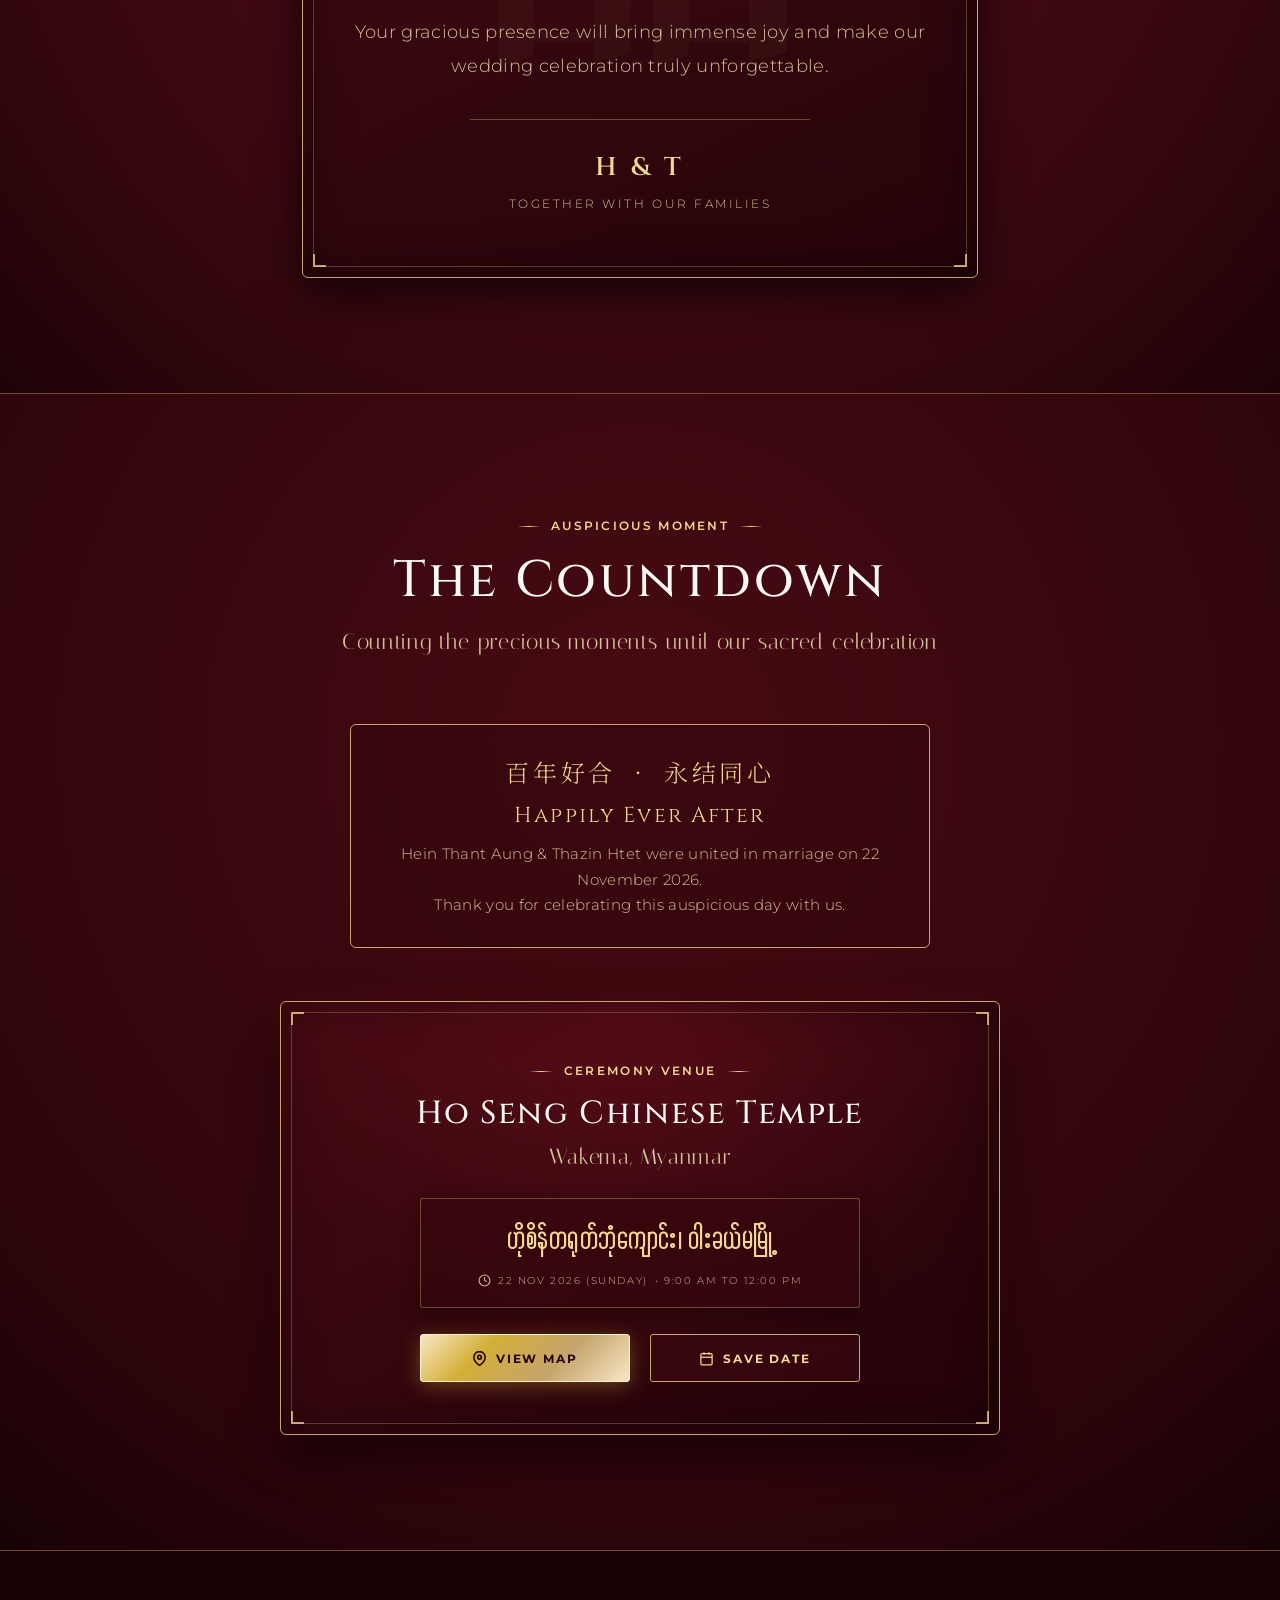
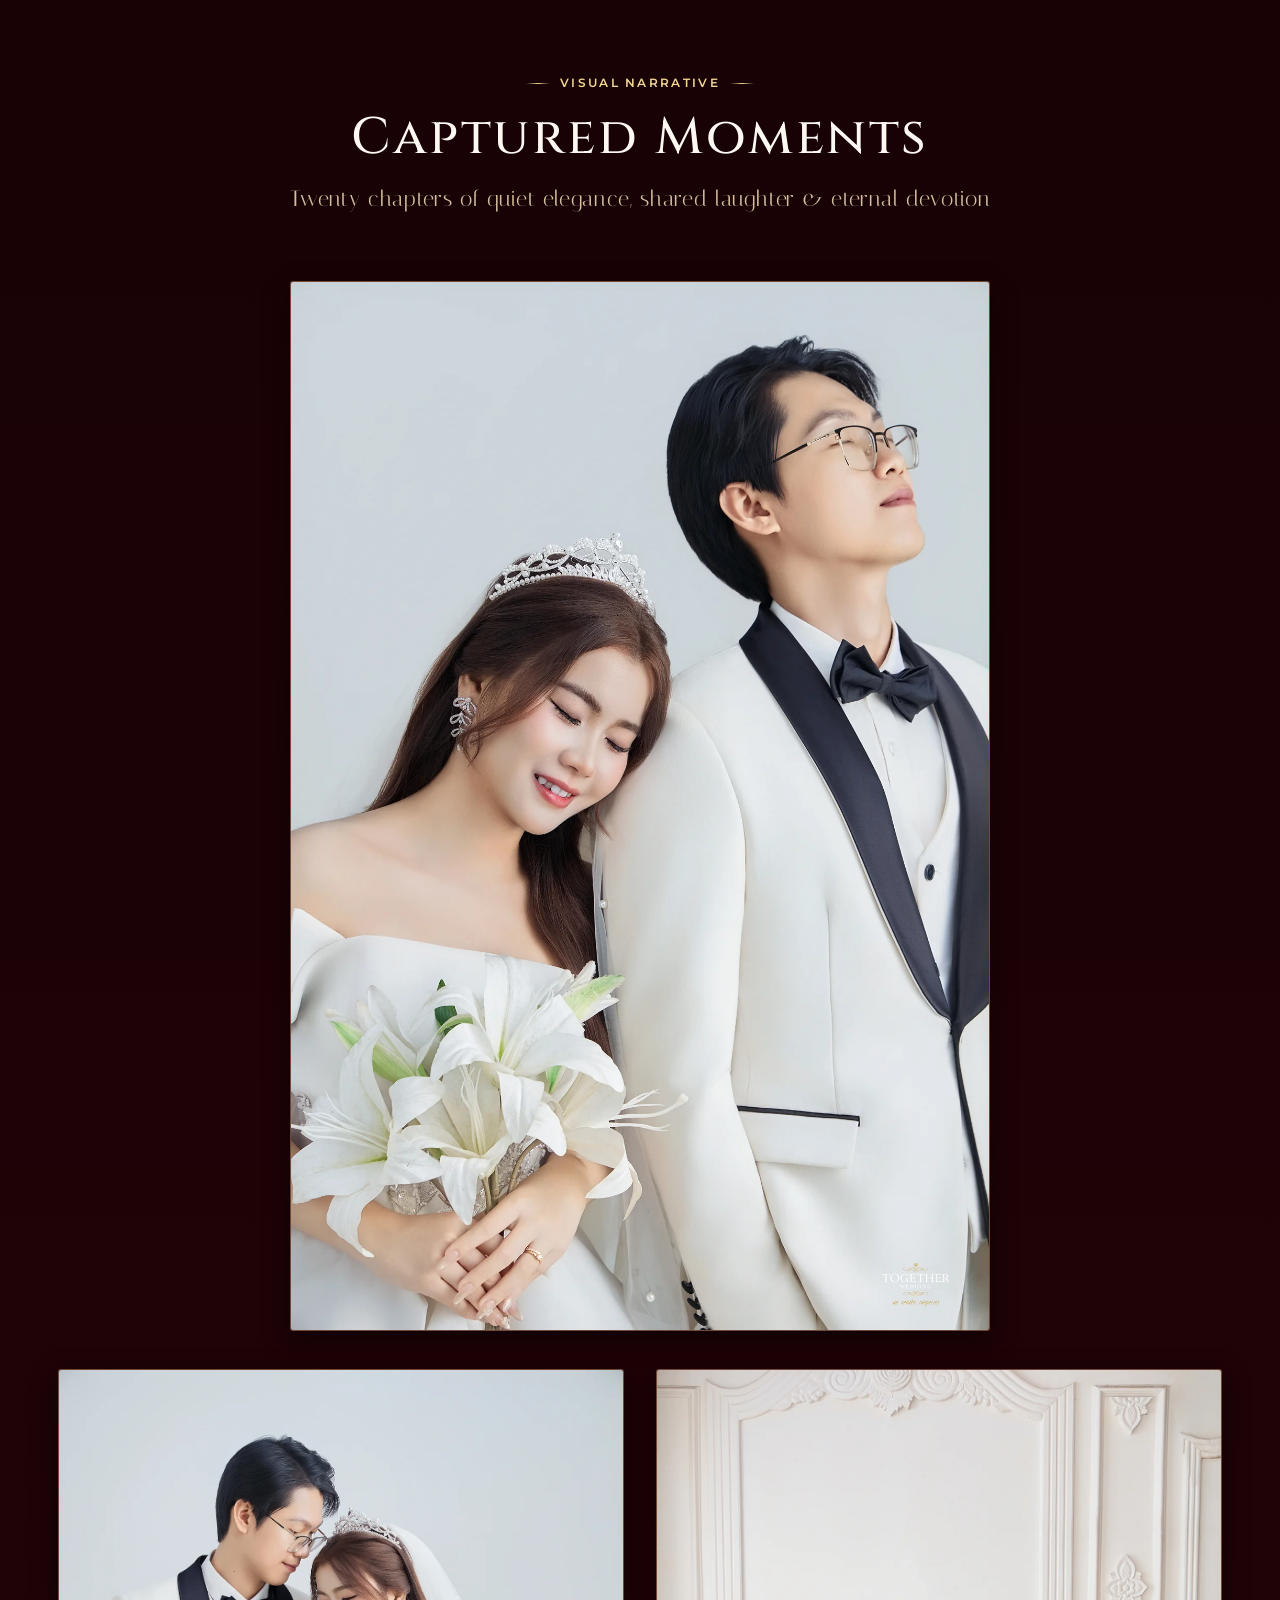
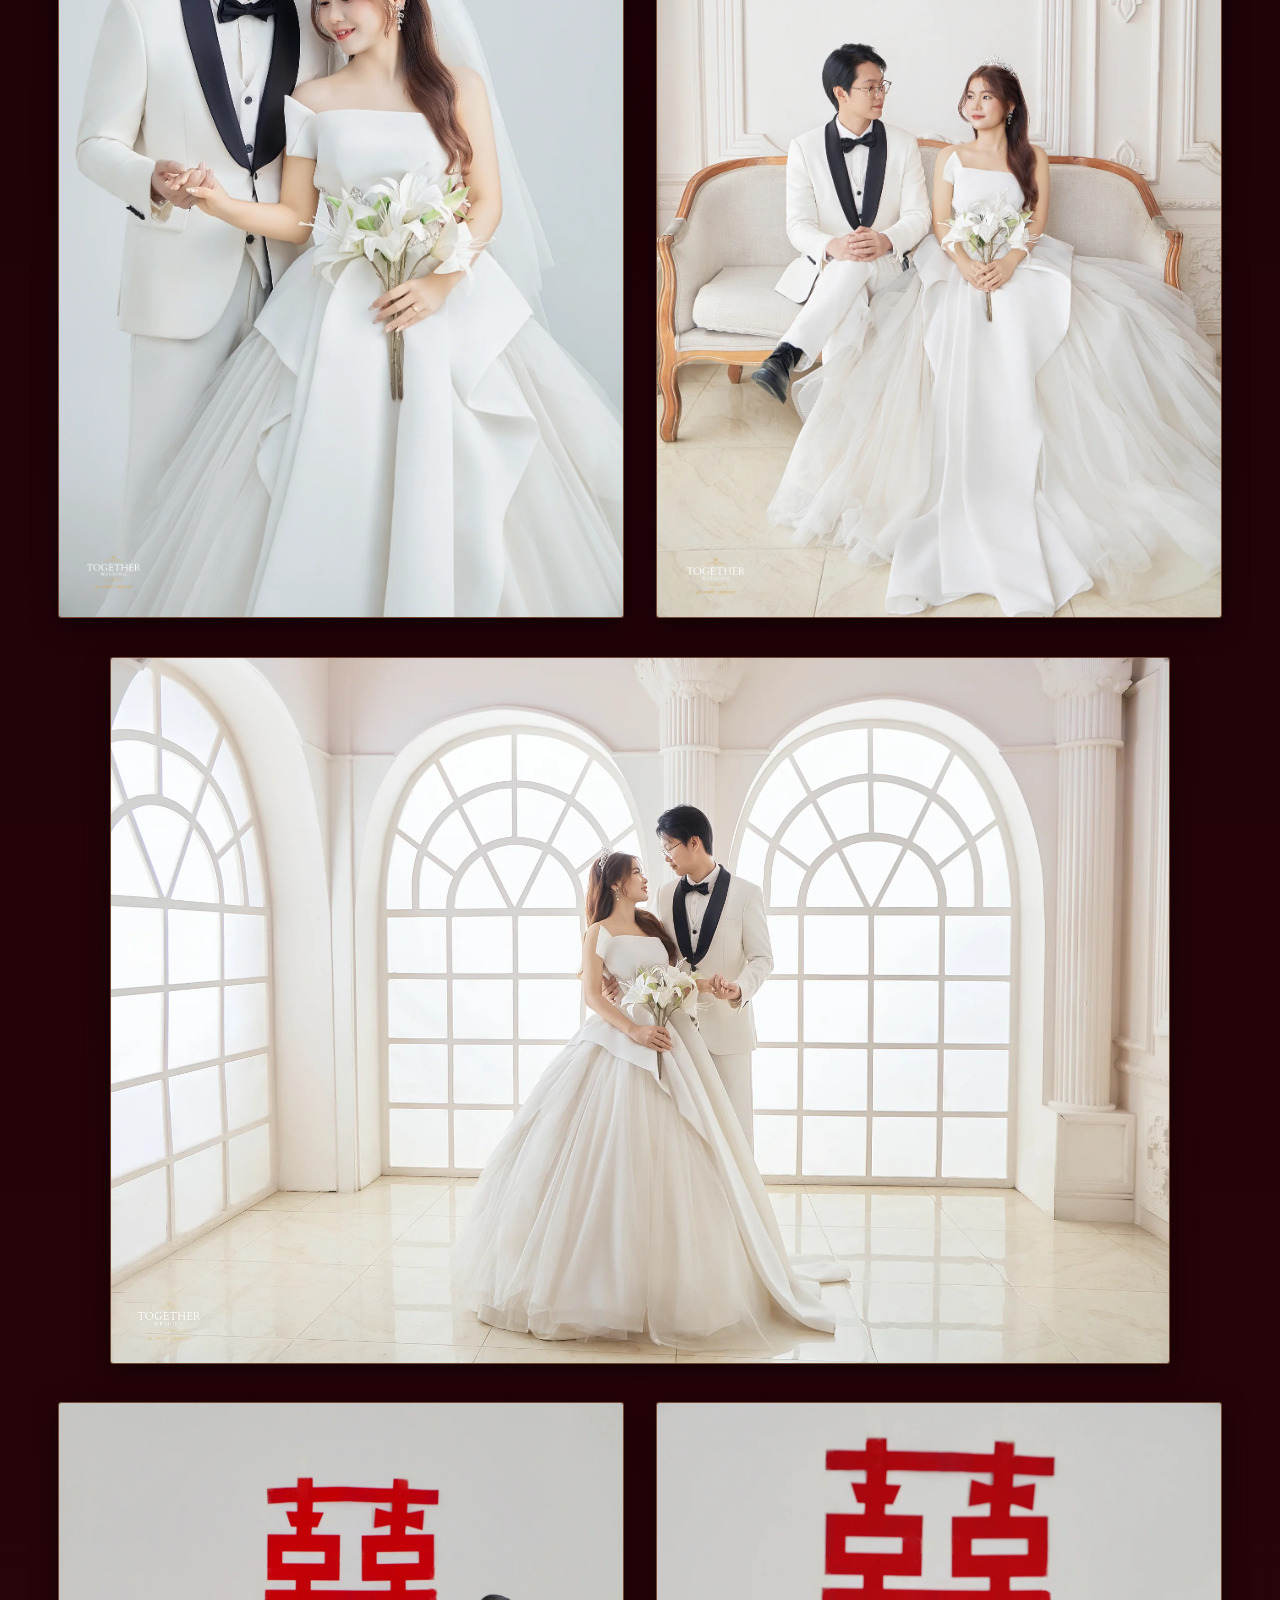
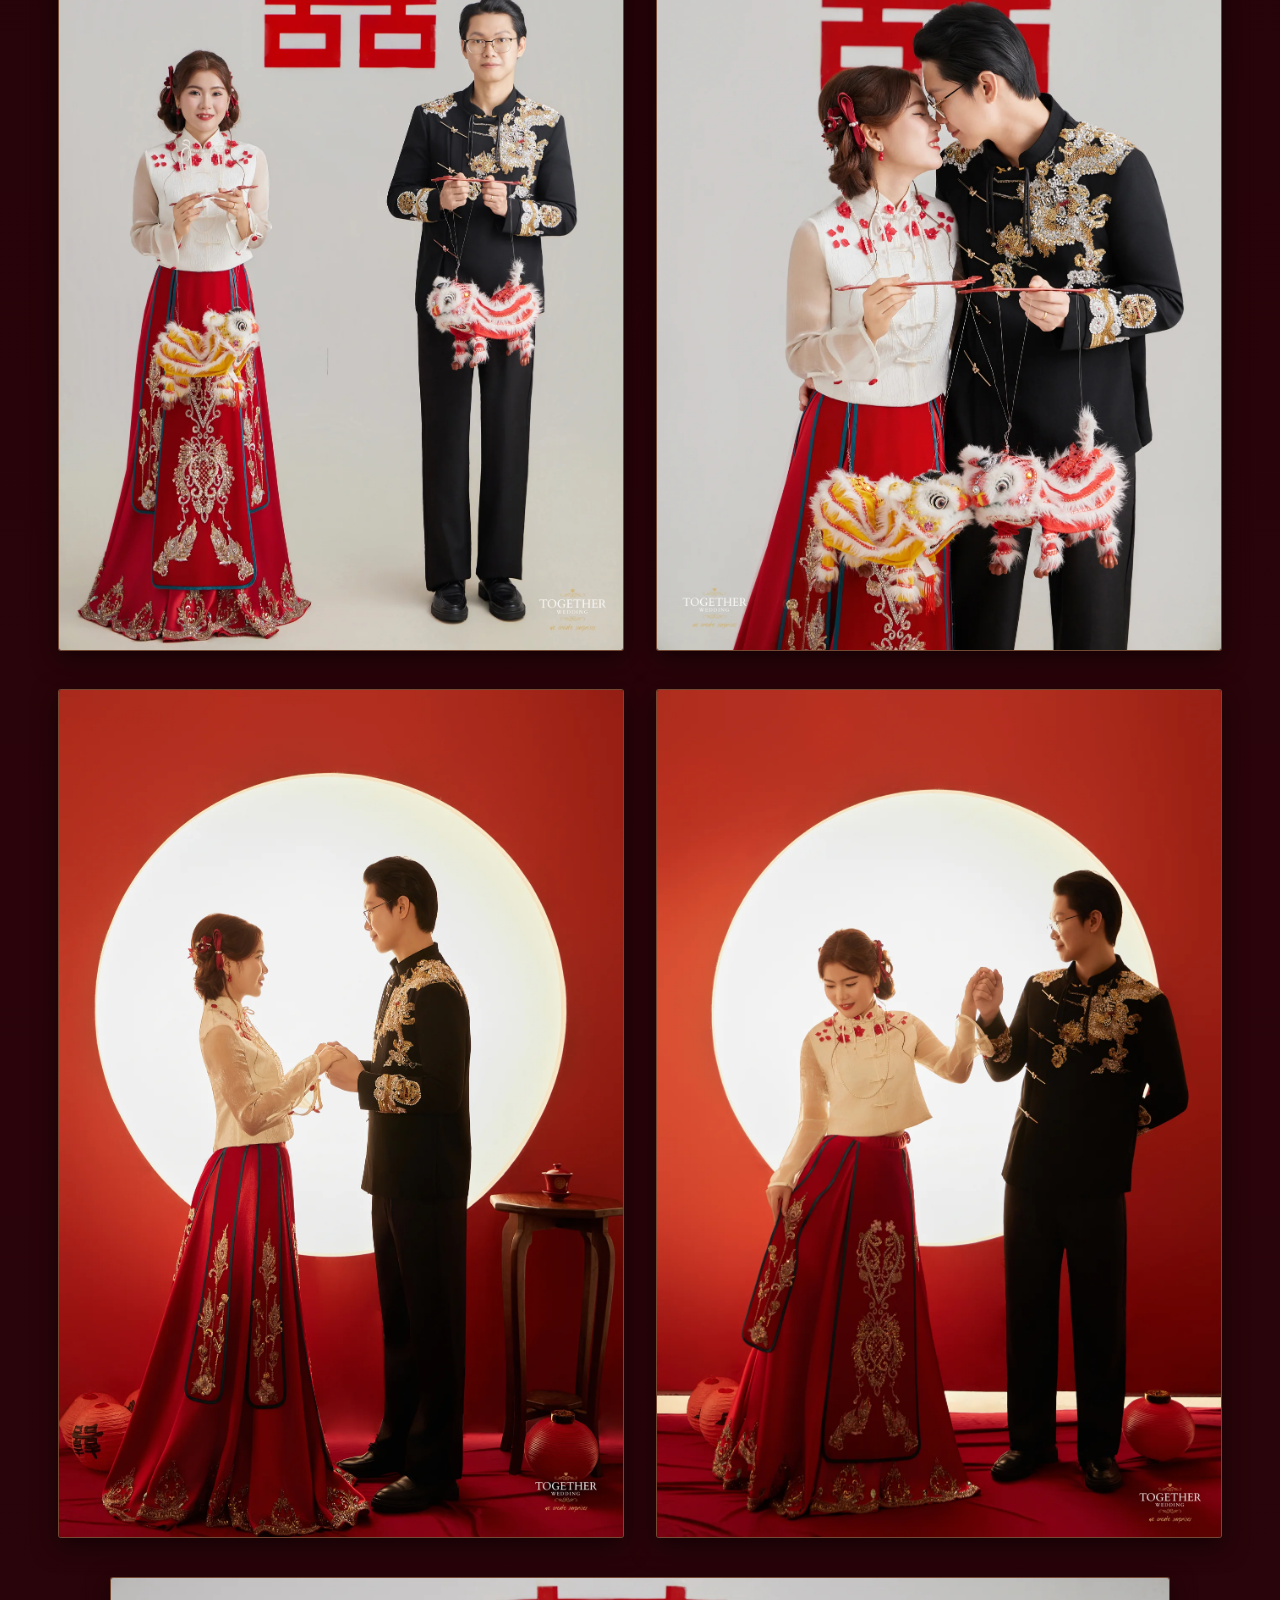
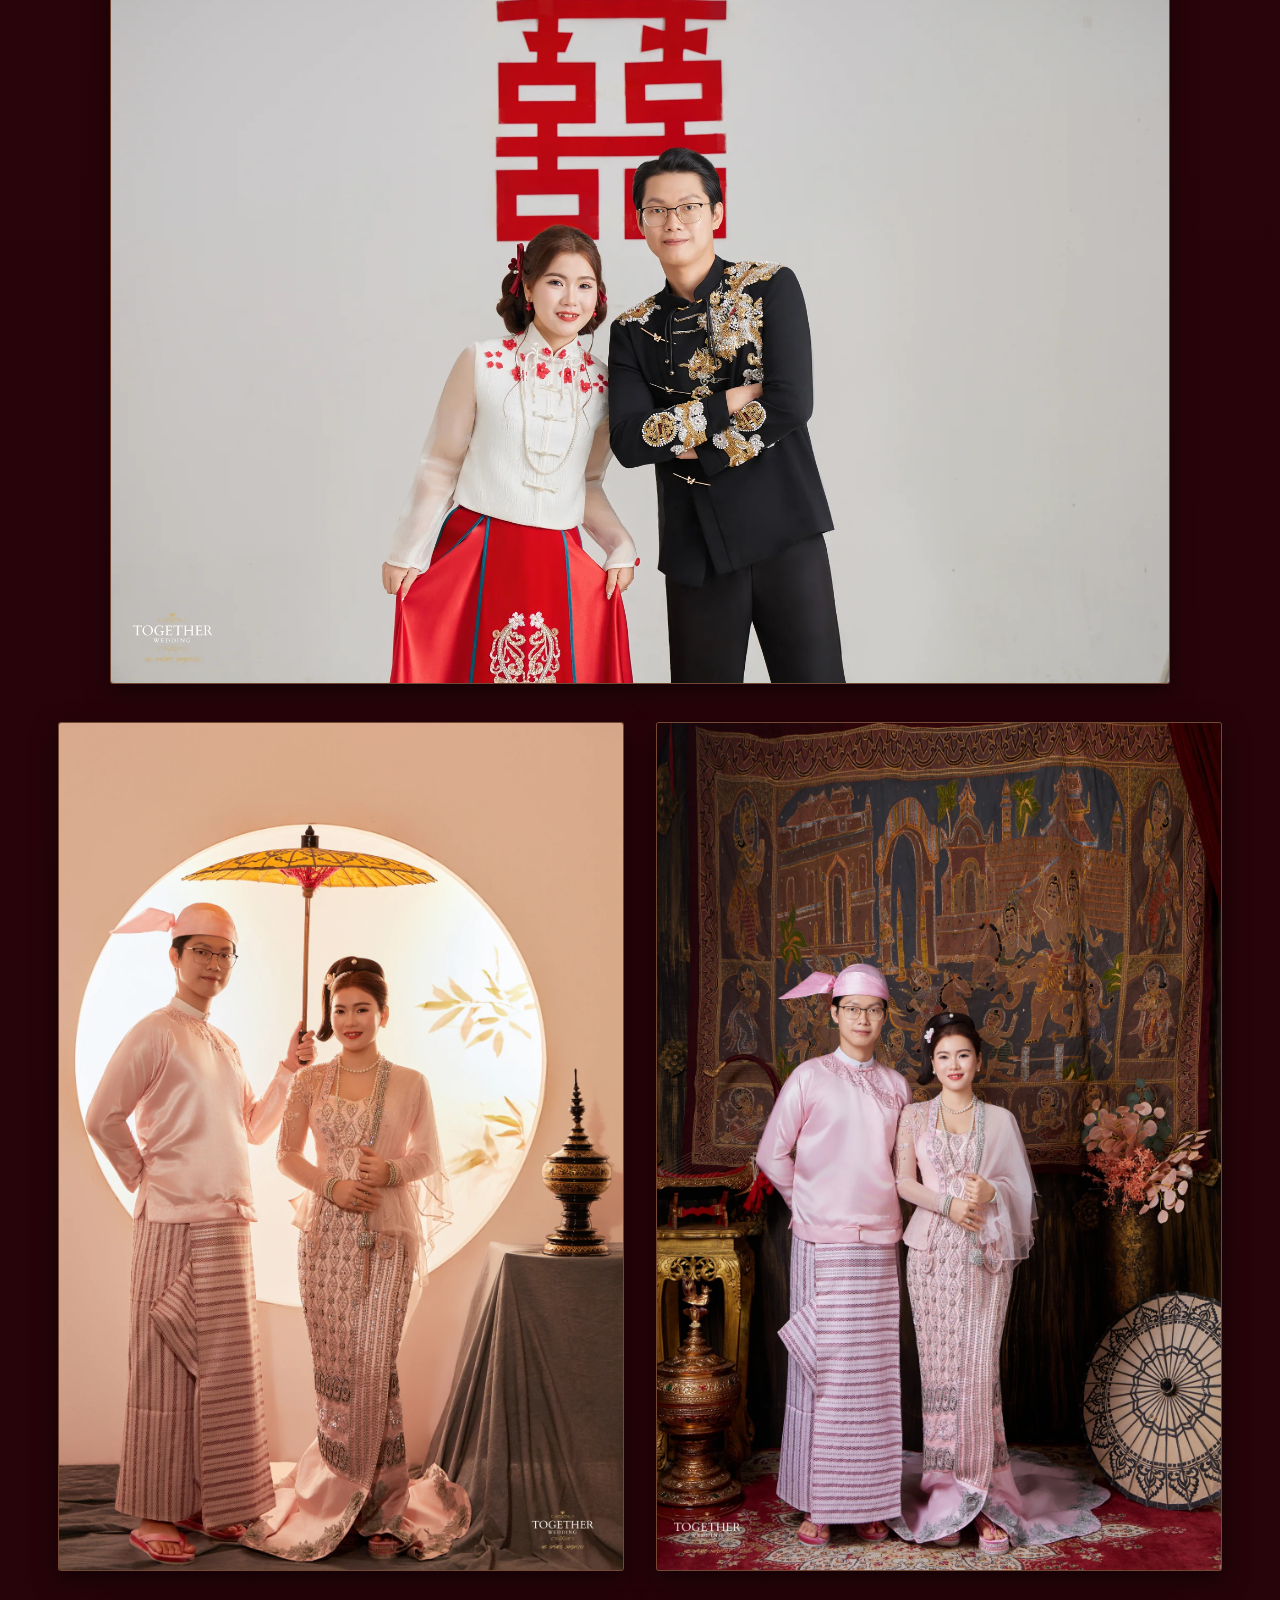
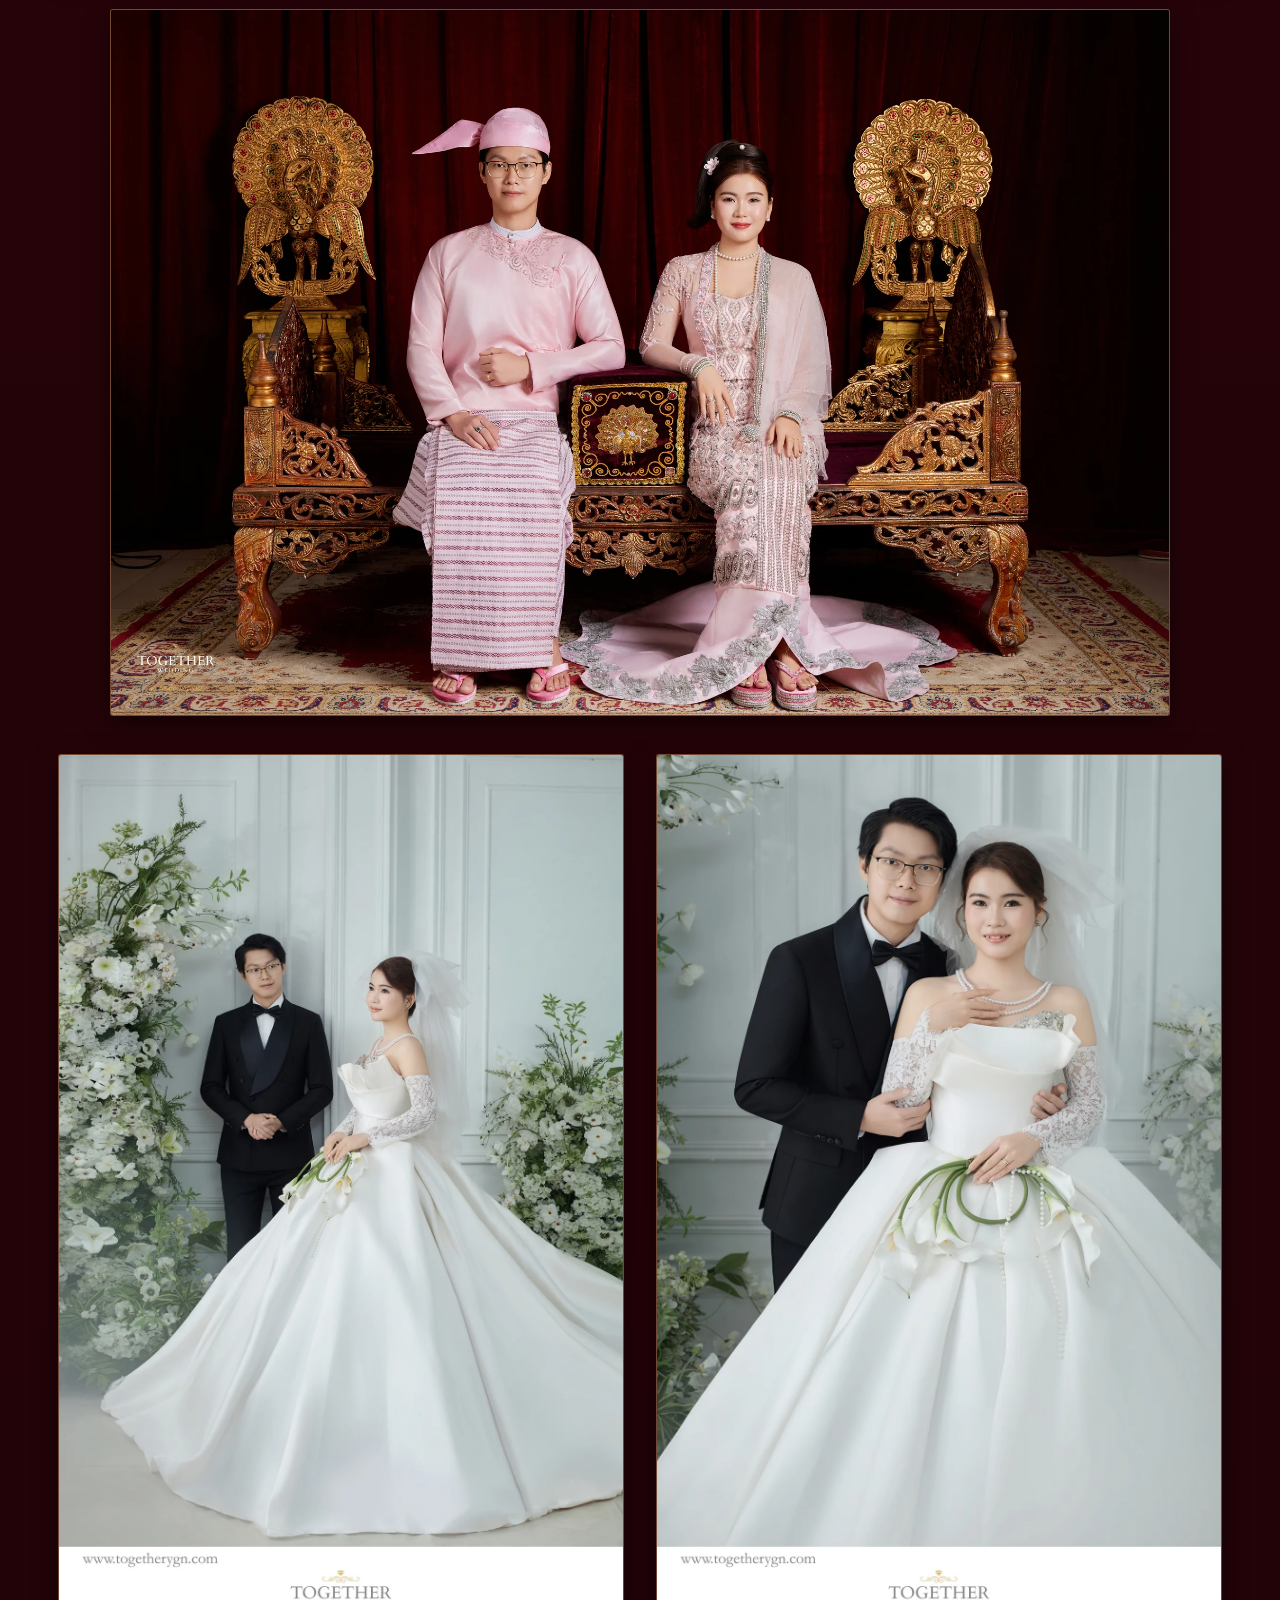
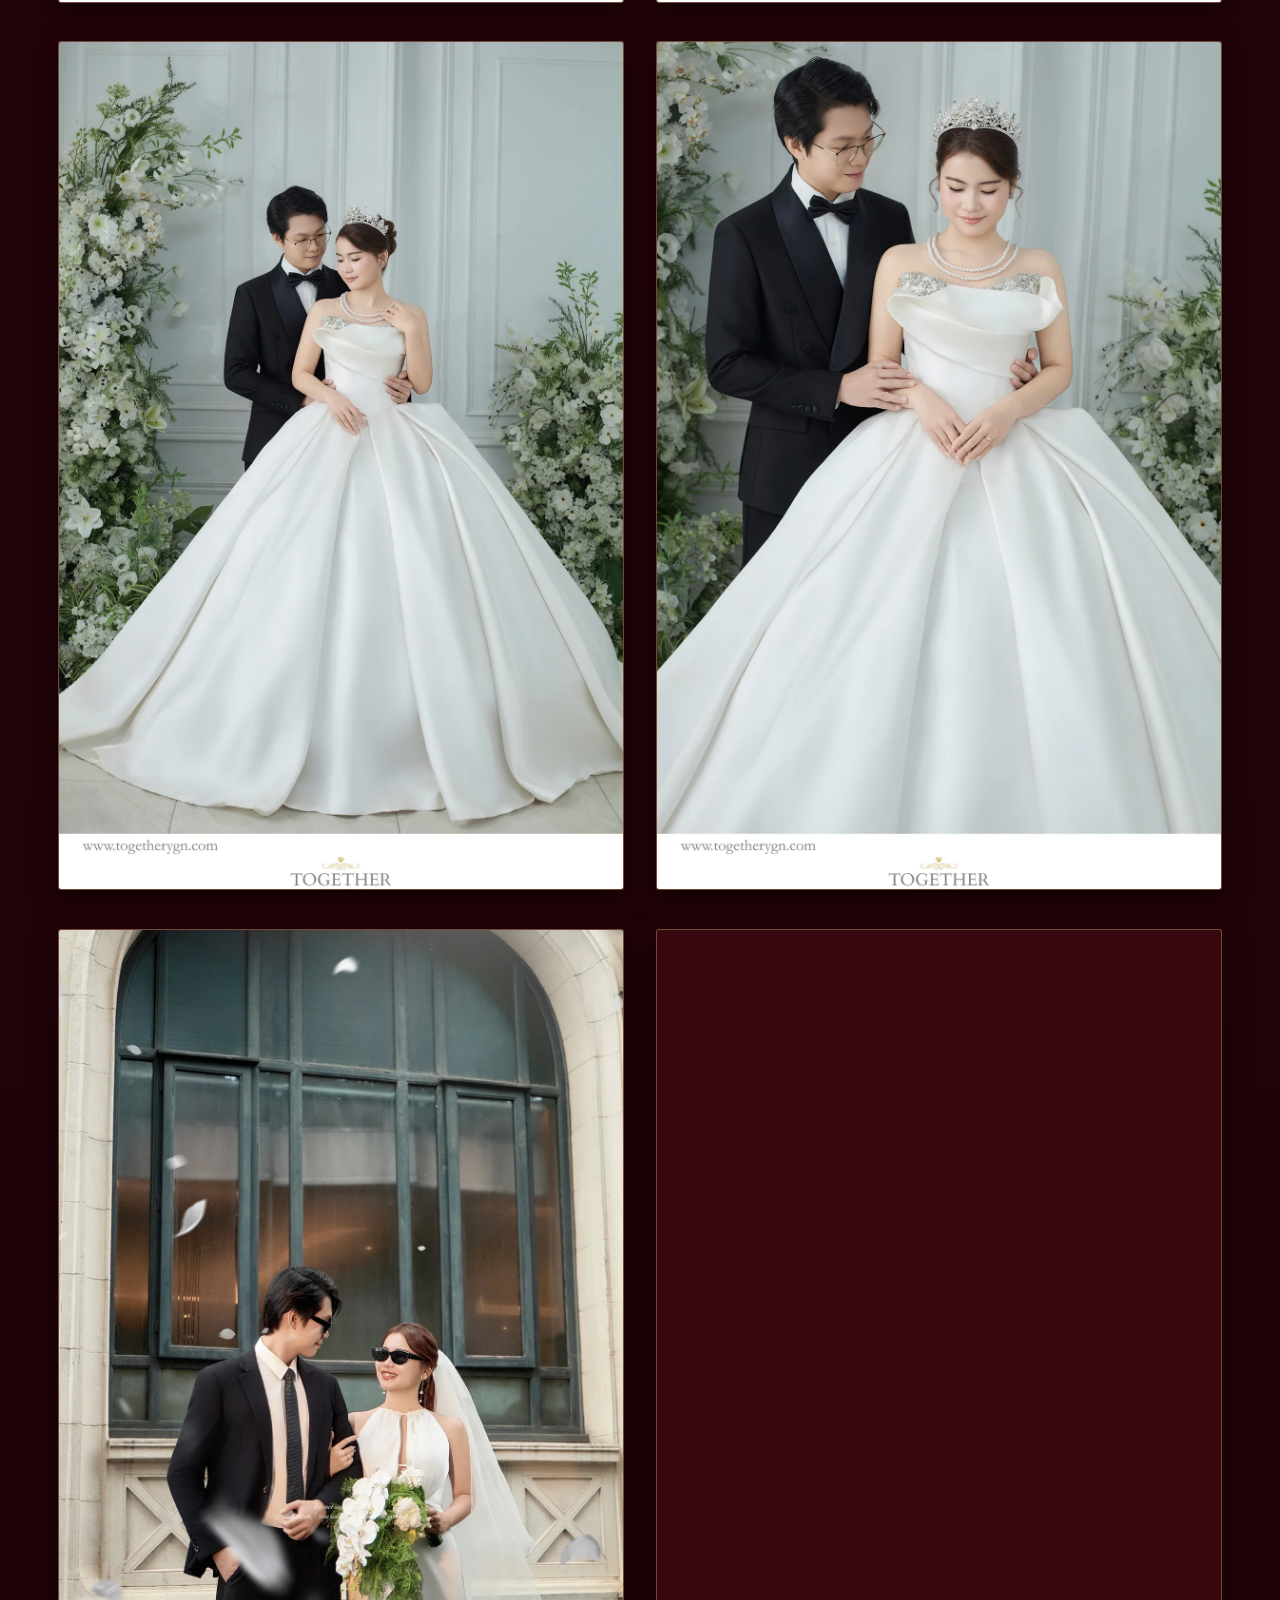
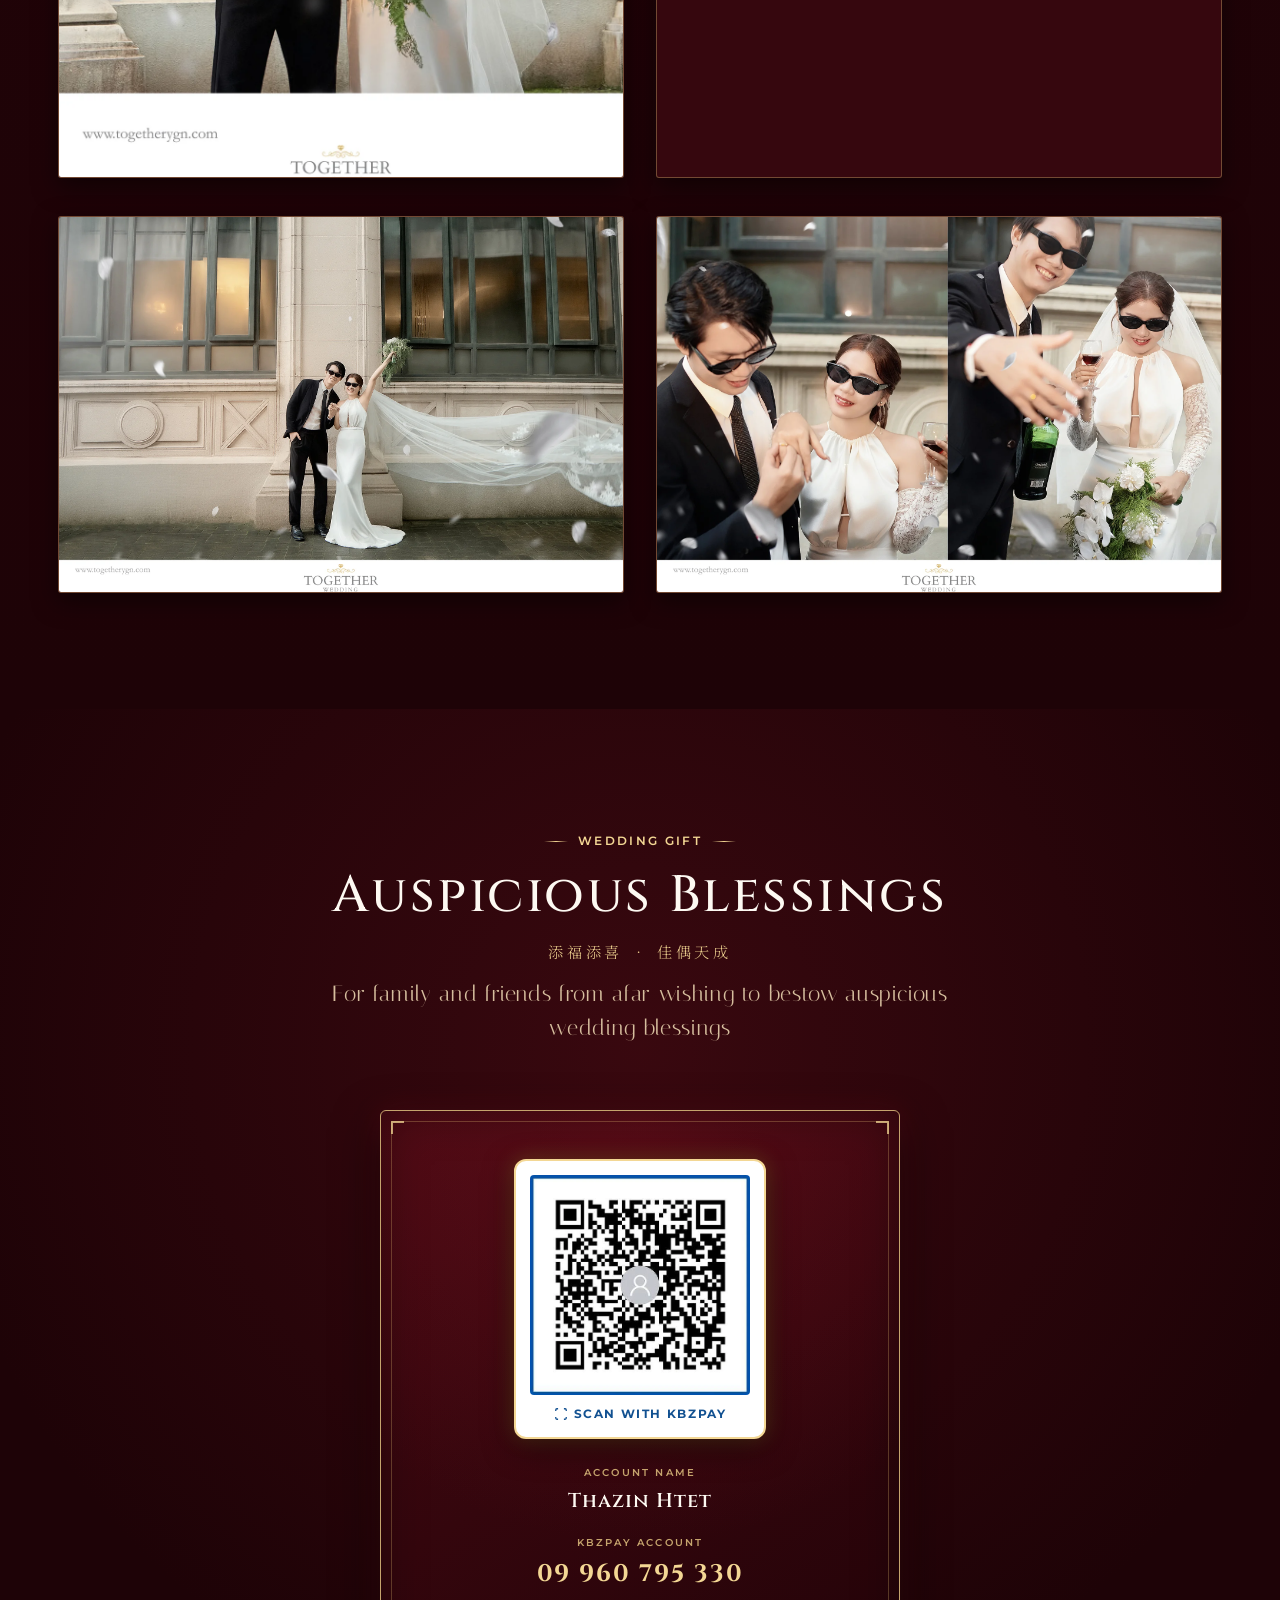
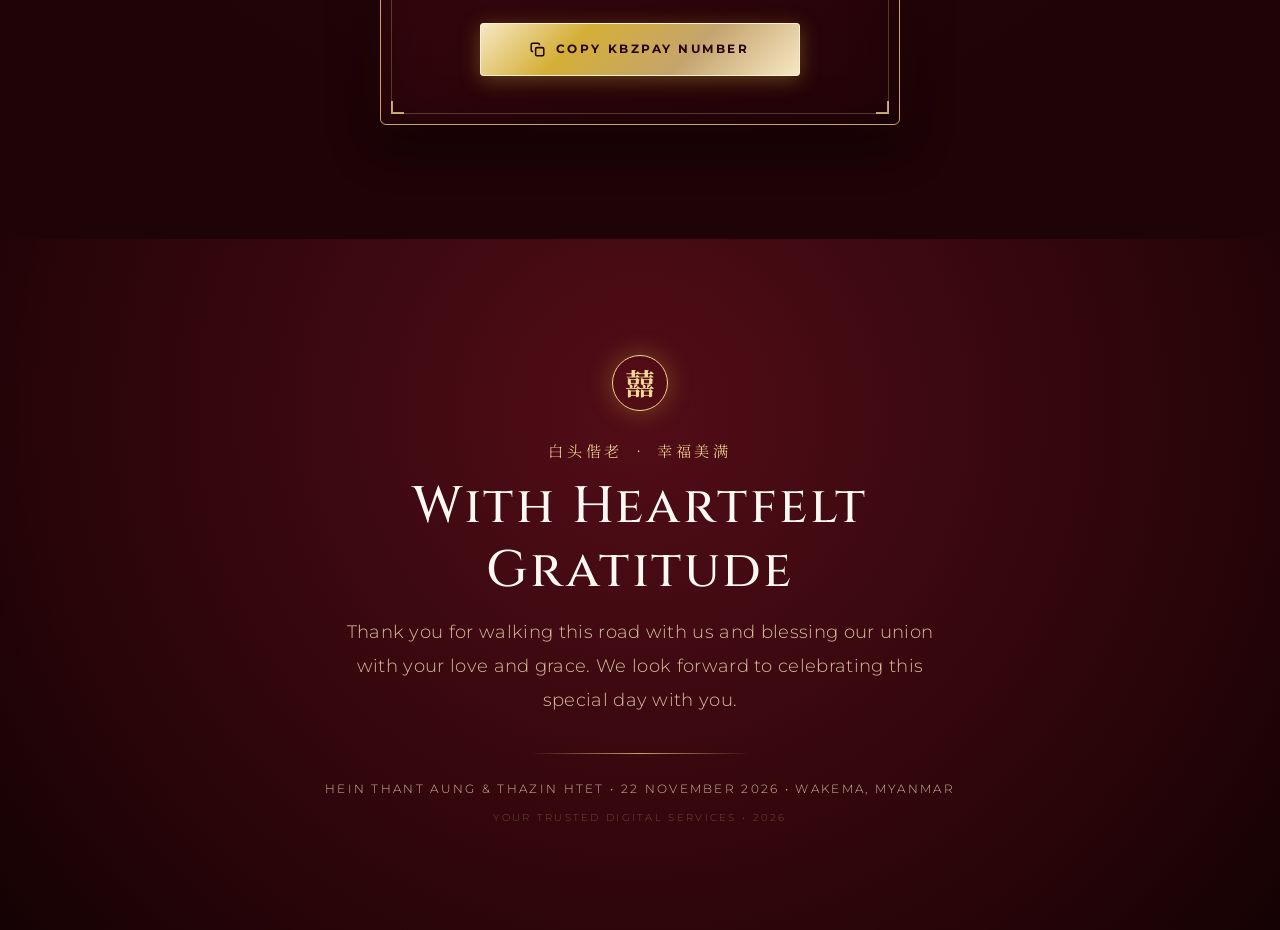
==== commit ebe82765: "feat(hta-tzh): add minimal muted watermark 'Your Trusted Digital Services • 2026' to footer" ====
--- a/hta-tzh/index.html
+++ b/hta-tzh/index.html
@@ -24,11 +24,11 @@
   <link href="https://fonts.googleapis.com/css2?family=Cinzel+Decorative:wght@400;600;700&family=Cinzel:wght@400;500;600;700&family=Italiana&family=Montserrat:ital,wght@0,300;0,400;0,500;0,600;1,300&family=Noto+Serif+SC:wght@400;600;700&display=swap" rel="stylesheet">
 
   <!-- Stylesheets (All Relative for Subdirectory Compatibility) -->
-  <link rel="stylesheet" href="./css/variables.css?v=1.9.1">
-  <link rel="stylesheet" href="./css/reset.css?v=1.9.1">
-  <link rel="stylesheet" href="./css/base.css?v=1.9.1">
-  <link rel="stylesheet" href="./css/components.css?v=1.9.1">
-  <link rel="stylesheet" href="./css/animations.css?v=1.9.1">
+  <link rel="stylesheet" href="./css/variables.css?v=1.9.2">
+  <link rel="stylesheet" href="./css/reset.css?v=1.9.2">
+  <link rel="stylesheet" href="./css/base.css?v=1.9.2">
+  <link rel="stylesheet" href="./css/components.css?v=1.9.2">
+  <link rel="stylesheet" href="./css/animations.css?v=1.9.2">
 </head>
 <body class="intro-active">
 
@@ -332,9 +332,12 @@
 
         <div class="gold-divider reveal-item delay-2" aria-hidden="true"></div>
 
-        <footer class="reveal-item delay-3">
-          <p id="closing-footer" style="font-size: var(--text-2xs); letter-spacing: 0.2em; text-transform: uppercase; color: var(--color-gold-light); opacity: 0.85;">
+        <footer class="closing-footer reveal-item delay-3">
+          <p id="closing-footer" class="closing-meta">
             Hein Thant Aung &amp; Thazin Htet • 22 November 2026 • Wakema, Myanmar
+          </p>
+          <p class="ytds-watermark">
+            Your Trusted Digital Services &bull; 2026
           </p>
         </footer>
 
@@ -388,11 +391,11 @@
   <div id="toast-notice" class="toast-notice" role="status" aria-live="polite"></div>
 
   <!-- Scripts (All Relative for Subdirectory Compatibility) -->
-  <script src="./config.js?v=1.9.1"></script>
-  <script src="./js/audio.js?v=1.9.1"></script>
-  <script src="./js/countdown.js?v=1.9.1"></script>
-  <script src="./js/gallery.js?v=1.9.1"></script>
-  <script src="./js/calendar.js?v=1.9.1"></script>
-  <script src="./js/app.js?v=1.9.1"></script>
+  <script src="./config.js?v=1.9.2"></script>
+  <script src="./js/audio.js?v=1.9.2"></script>
+  <script src="./js/countdown.js?v=1.9.2"></script>
+  <script src="./js/gallery.js?v=1.9.2"></script>
+  <script src="./js/calendar.js?v=1.9.2"></script>
+  <script src="./js/app.js?v=1.9.2"></script>
 </body>
 </html>
--- a/hta-tzh/css/components.css
+++ b/hta-tzh/css/components.css
@@ -957,6 +957,35 @@
 }
 
 /* ==========================================================================
+   Closing Footer & Watermark
+   ========================================================================== */
+.closing-footer {
+  display: flex;
+  flex-direction: column;
+  align-items: center;
+  gap: 0.75rem;
+  margin-top: 1rem;
+}
+
+.closing-meta {
+  font-size: var(--text-2xs);
+  letter-spacing: 0.2em;
+  text-transform: uppercase;
+  color: var(--color-gold-light);
+  opacity: 0.85;
+}
+
+.ytds-watermark {
+  font-family: var(--font-sans);
+  font-size: 0.65rem;
+  letter-spacing: 0.22em;
+  text-transform: uppercase;
+  color: var(--color-gold);
+  opacity: 0.42;
+  user-select: none;
+}
+
+/* ==========================================================================
    8. FAR GIFT / AUSPICIOUS BLESSINGS SECTION
    ========================================================================== */
 .section-gift {
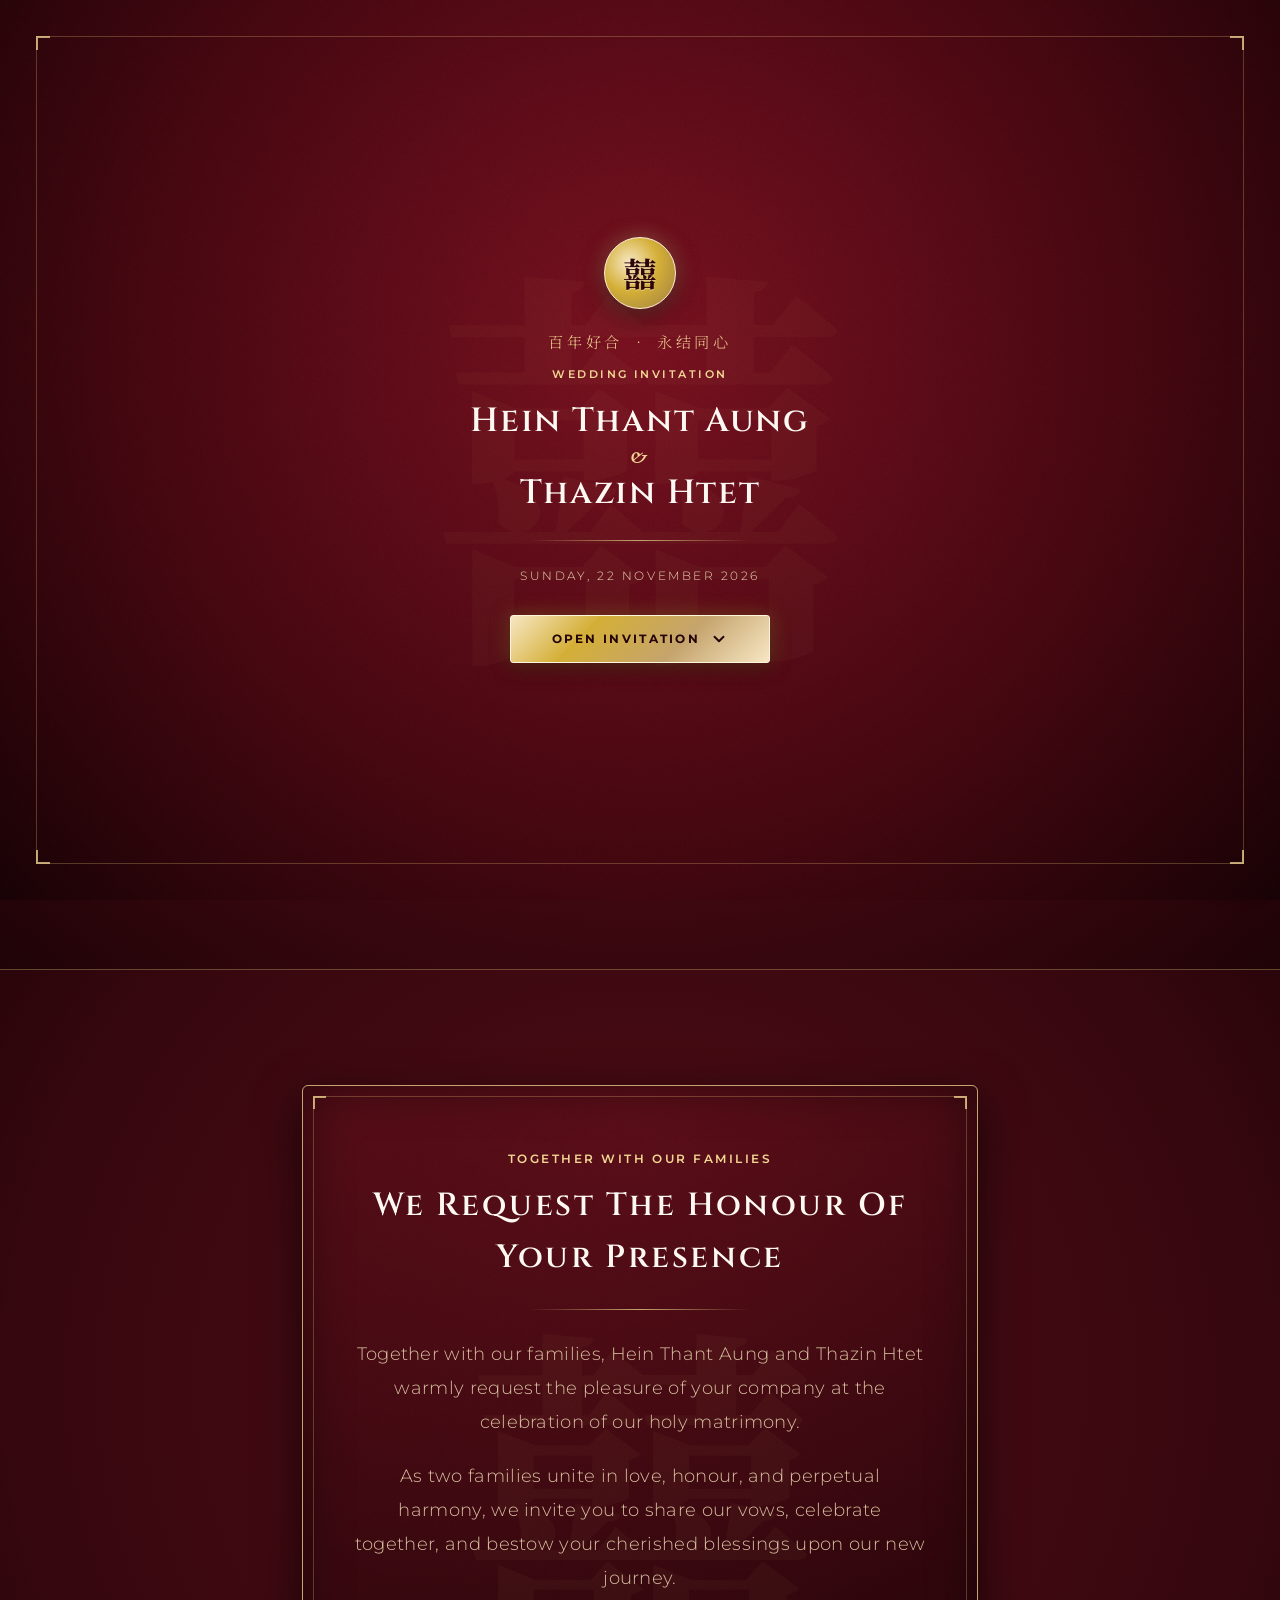
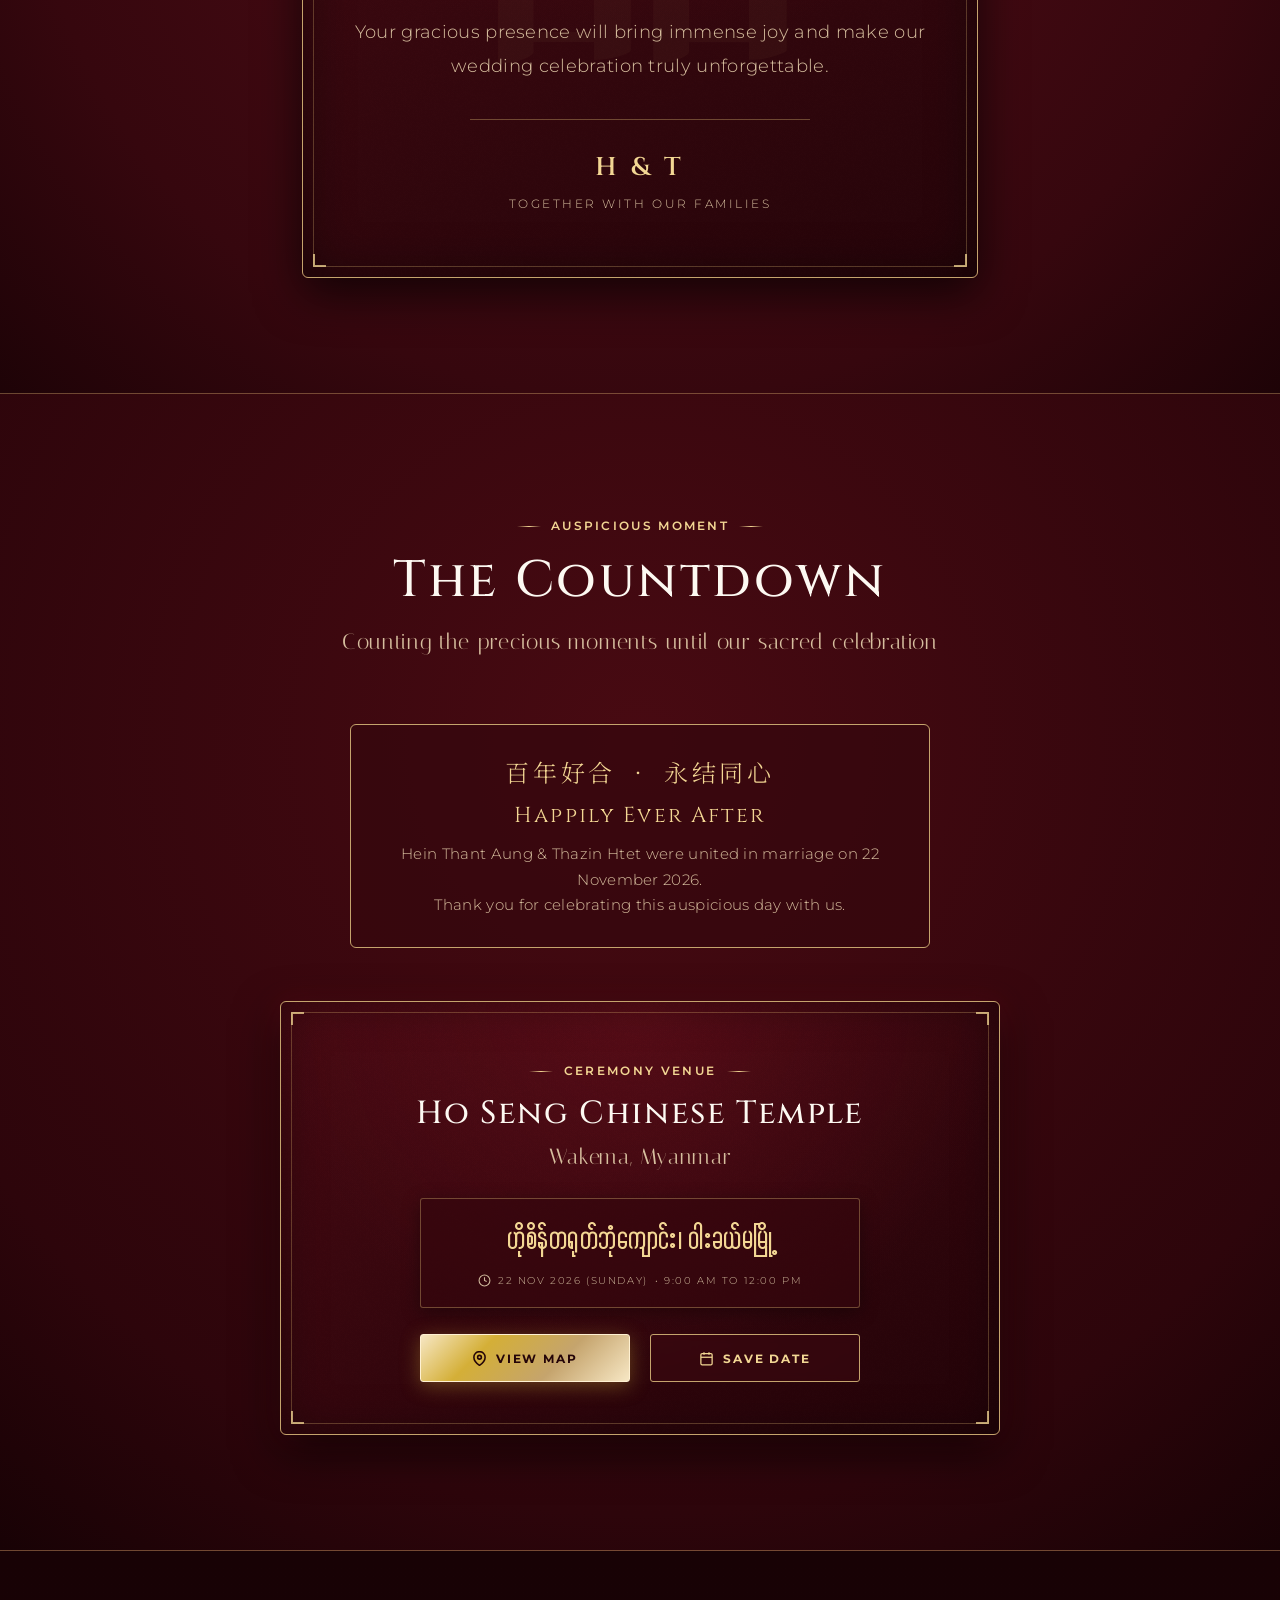
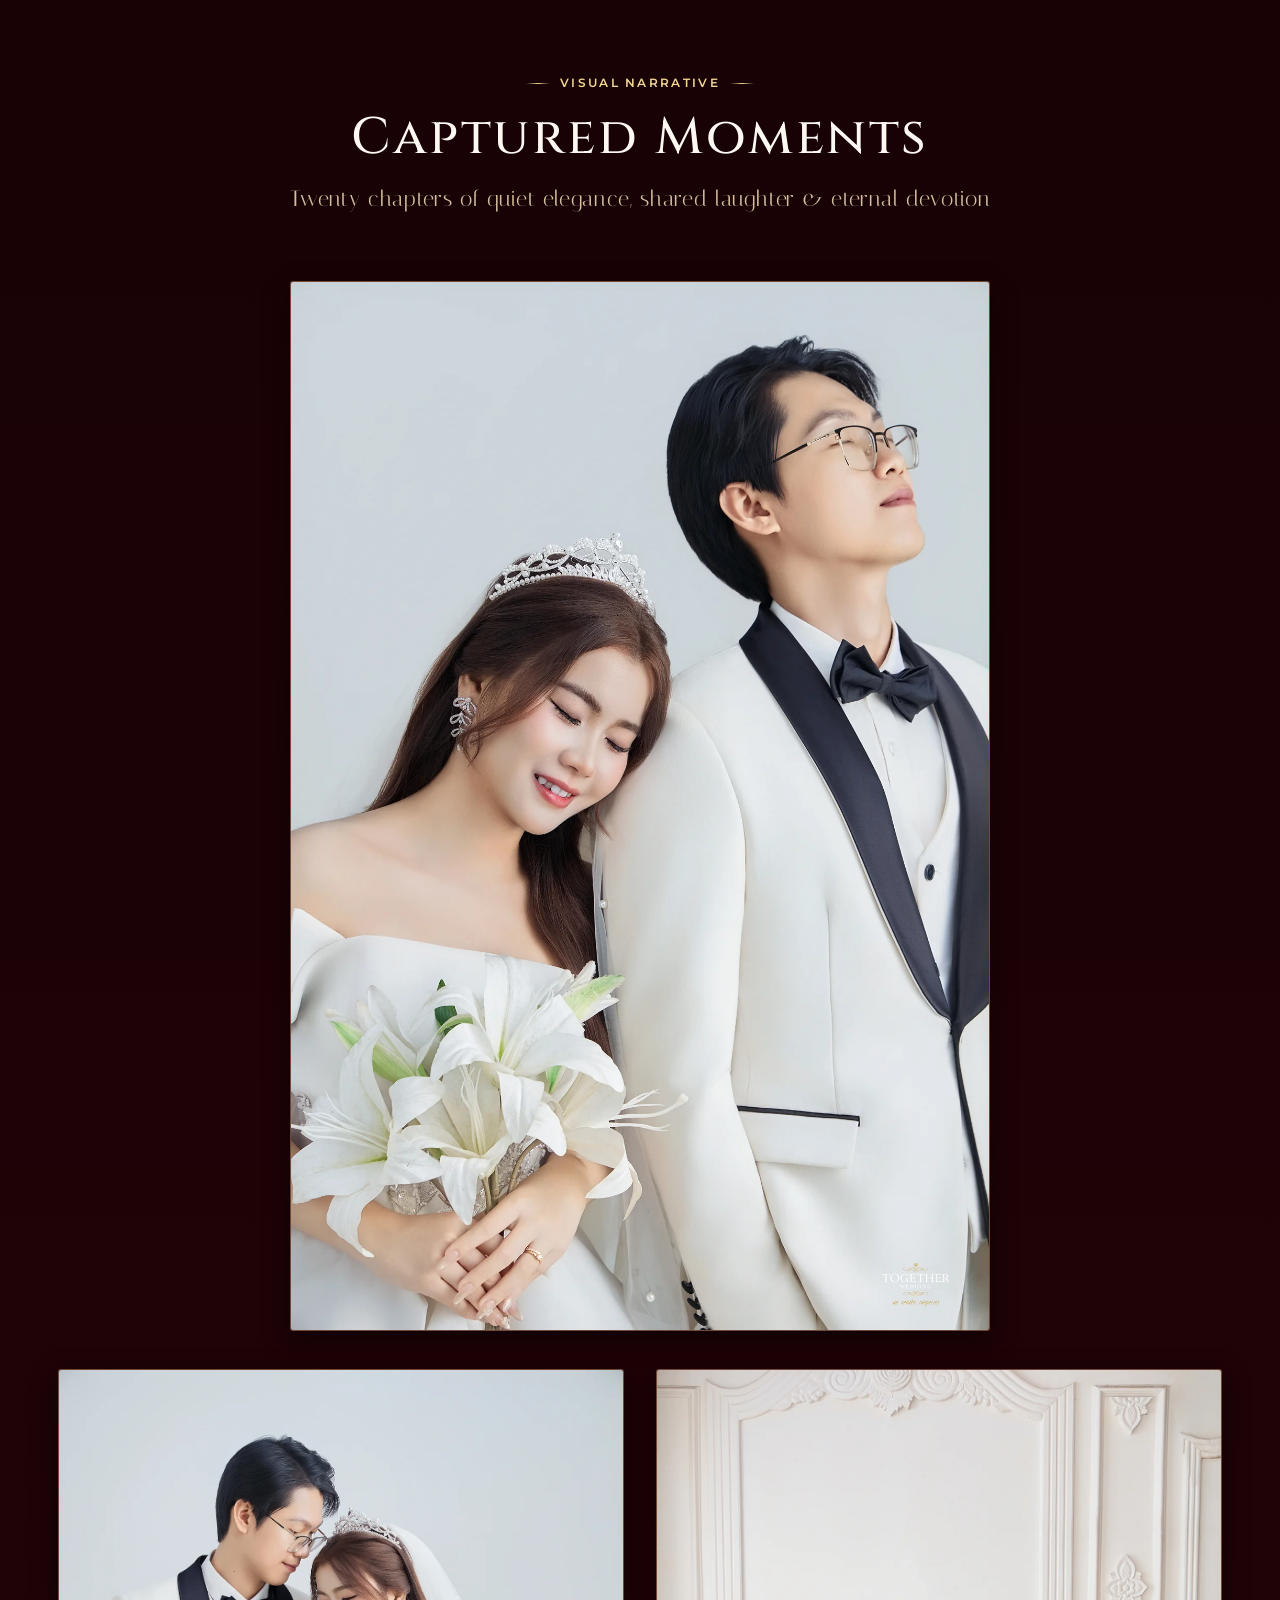
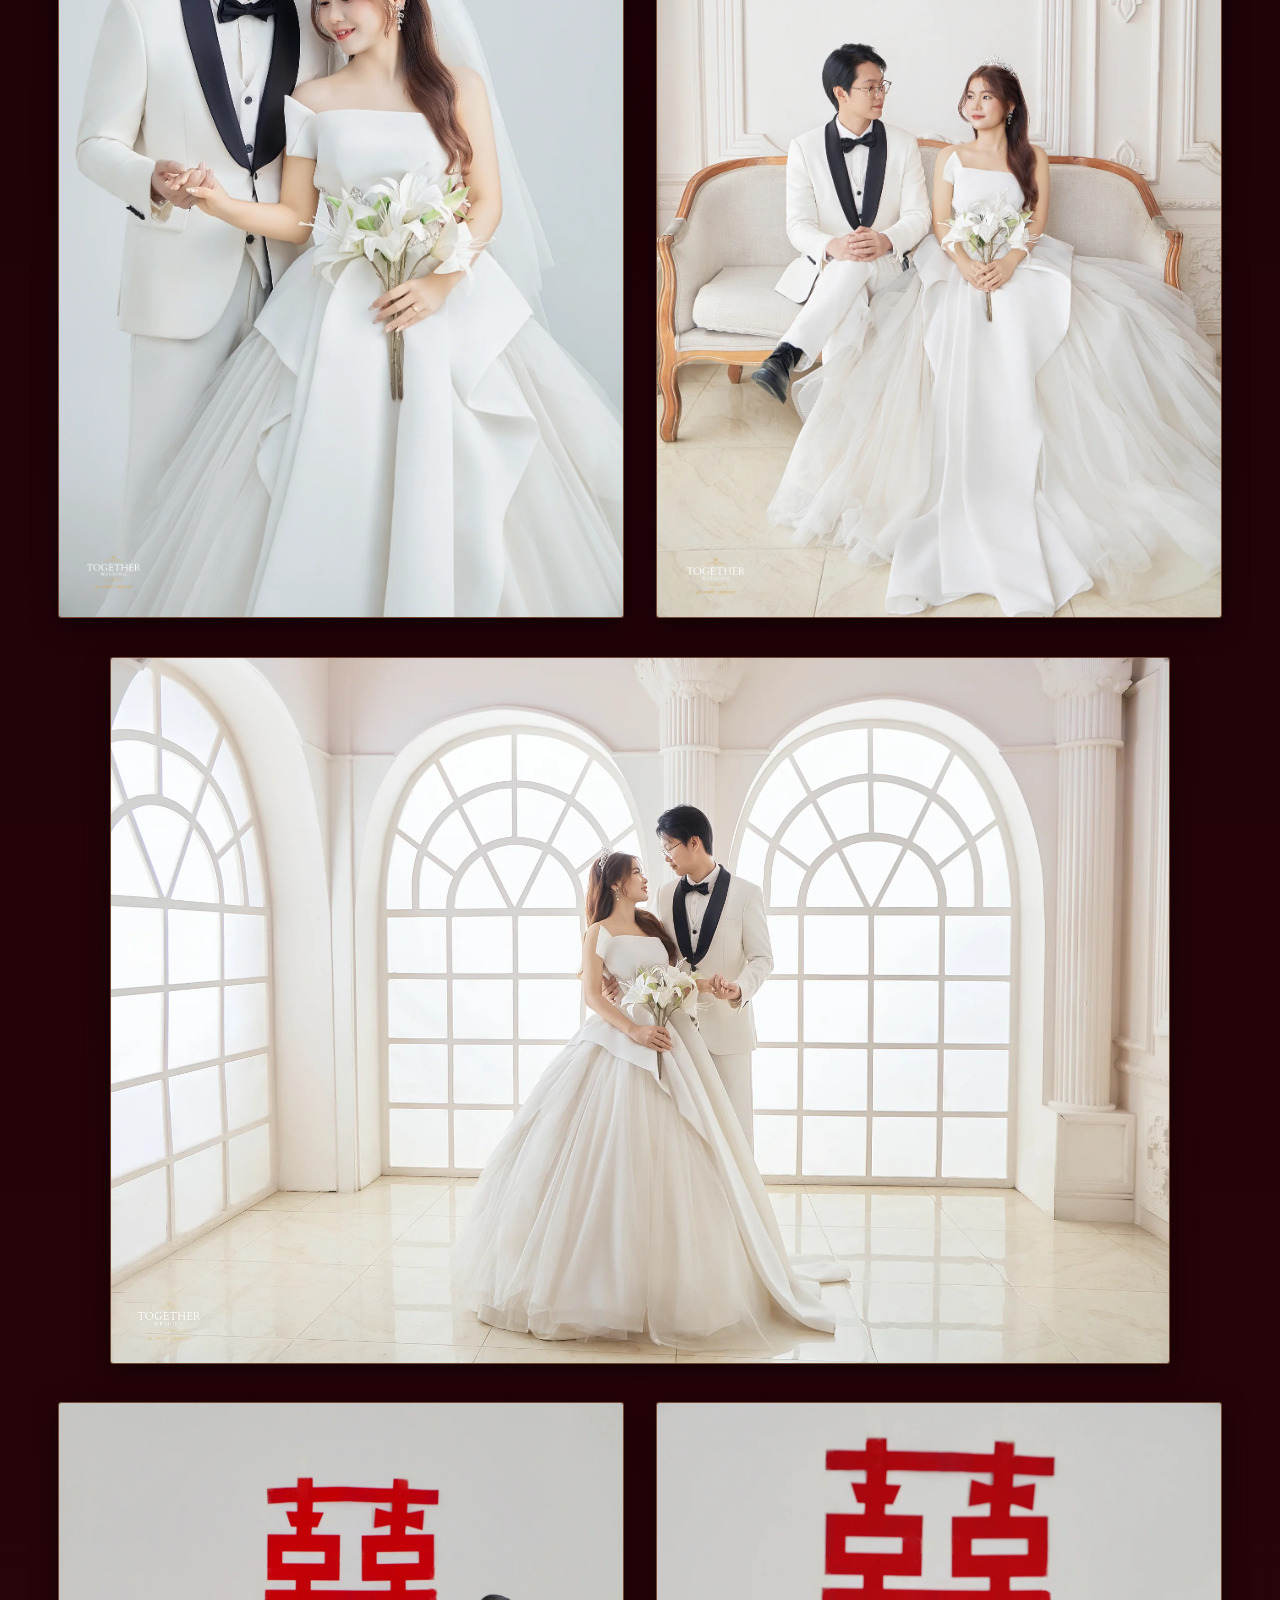
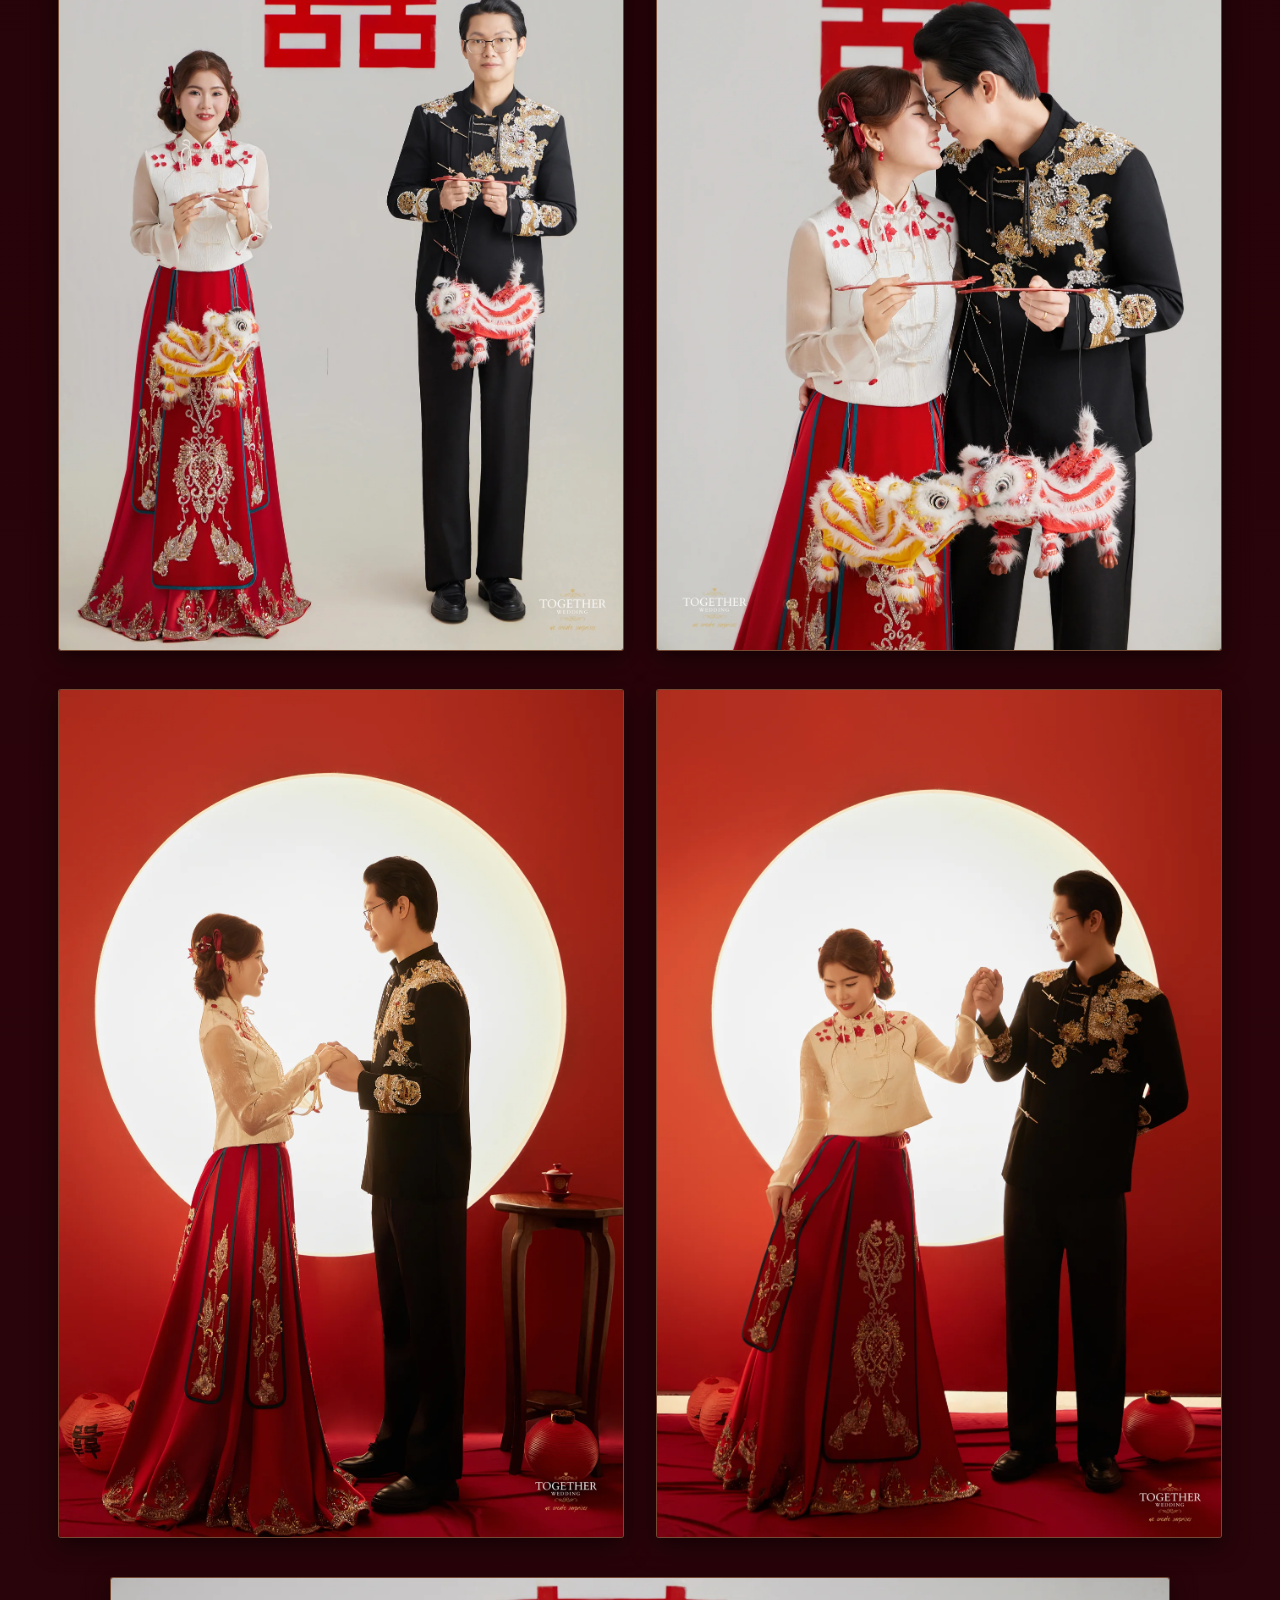
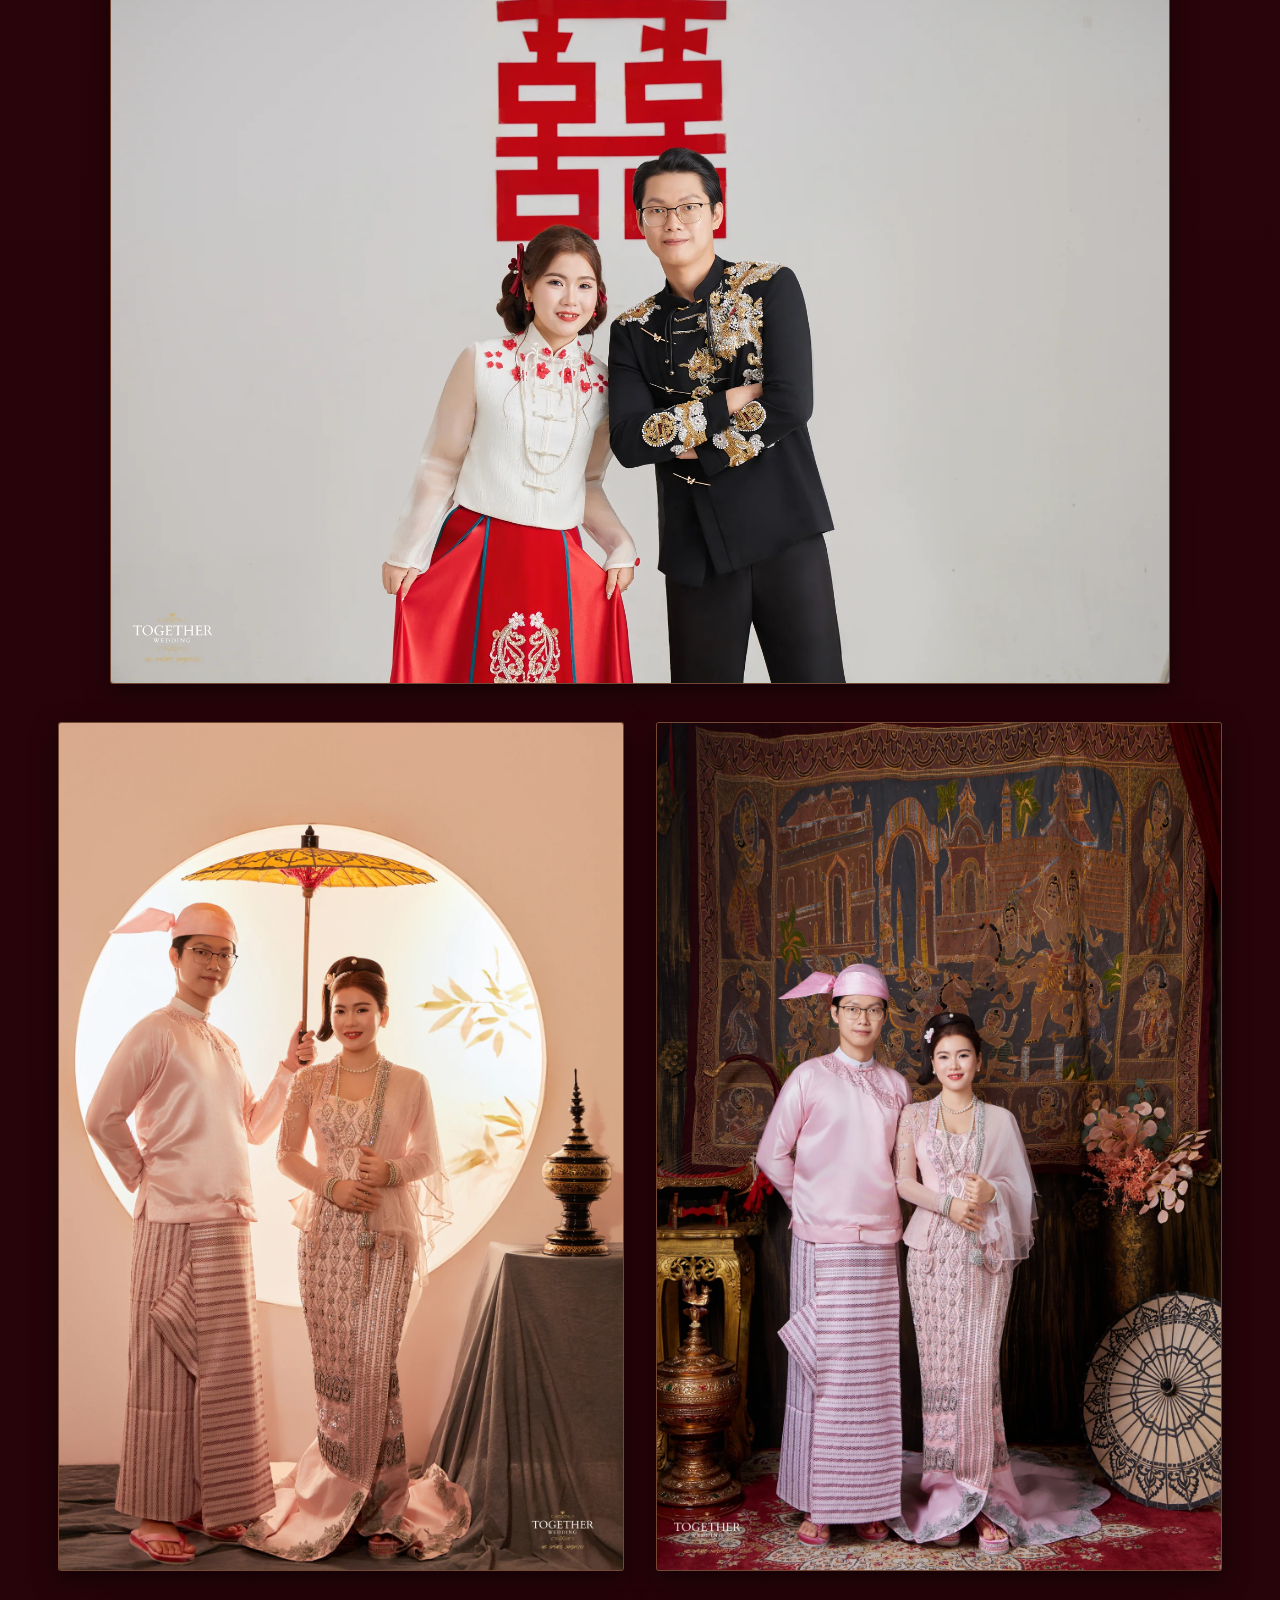
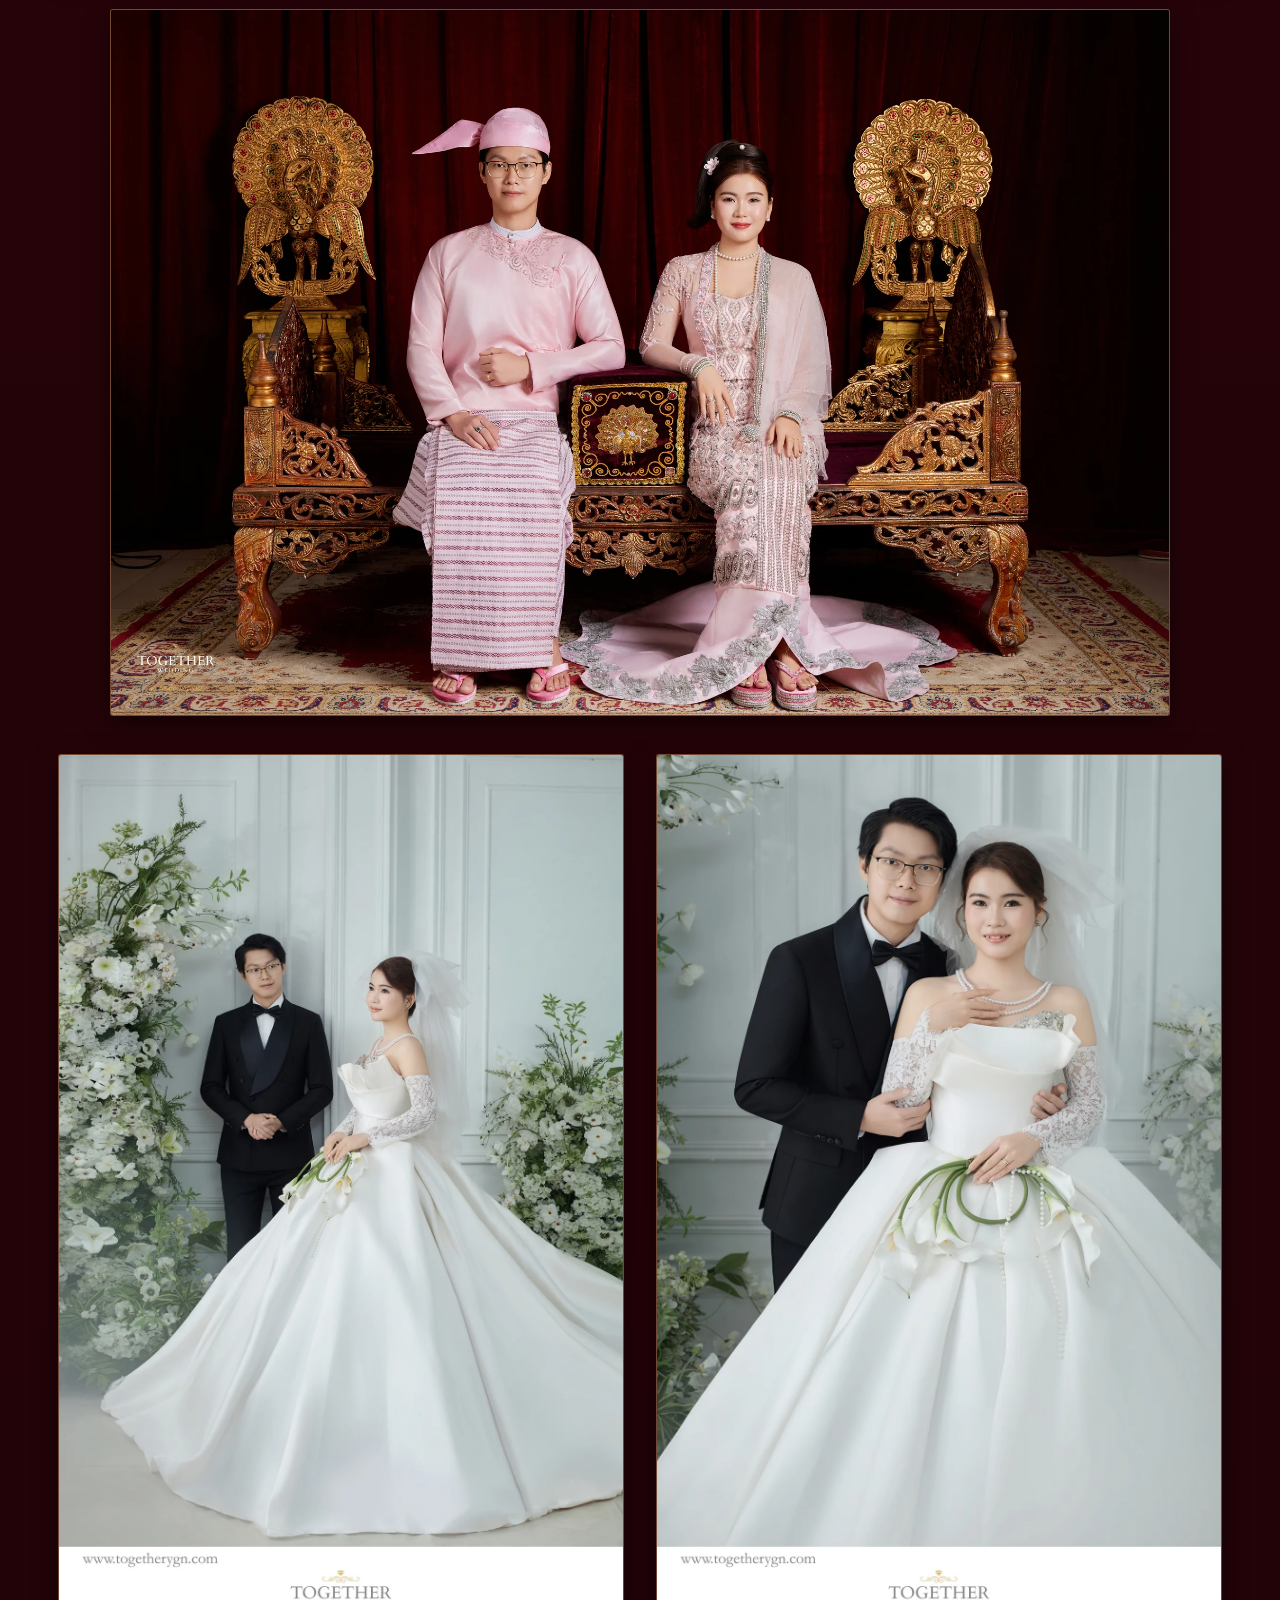
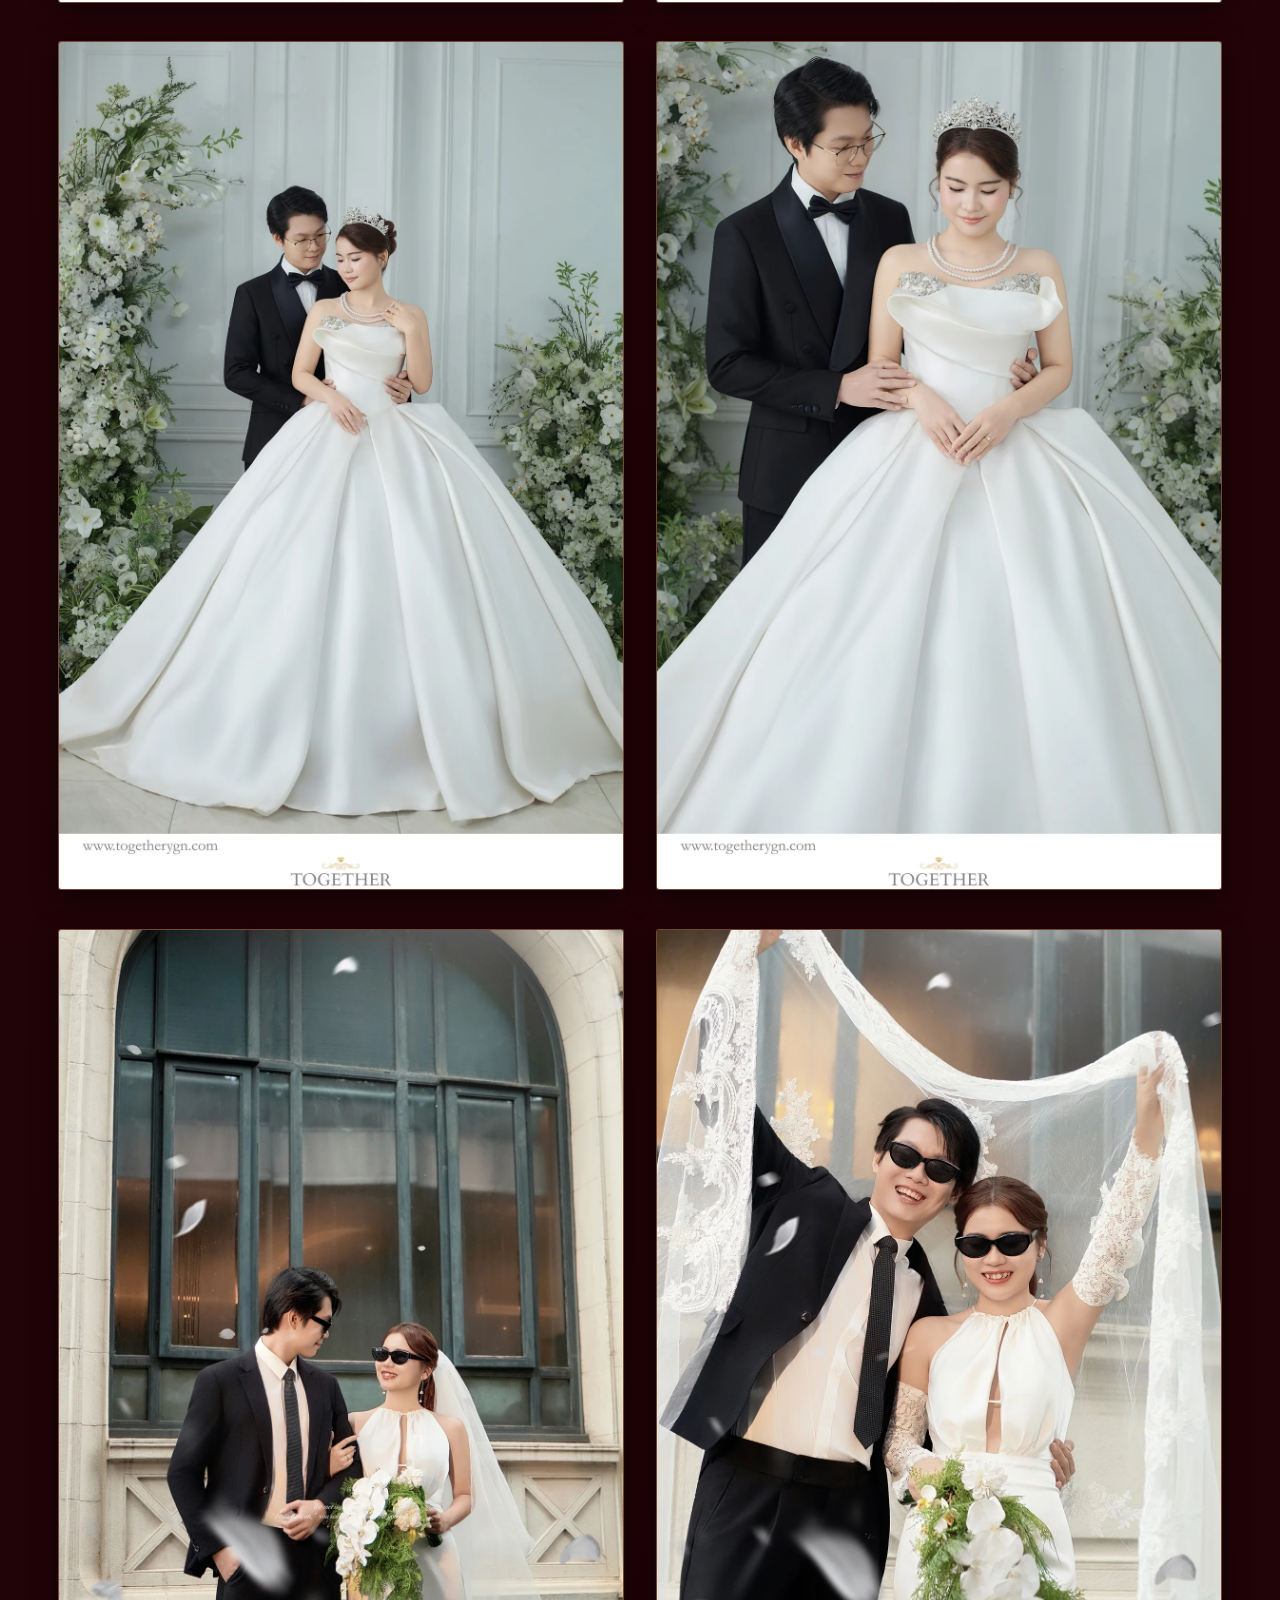
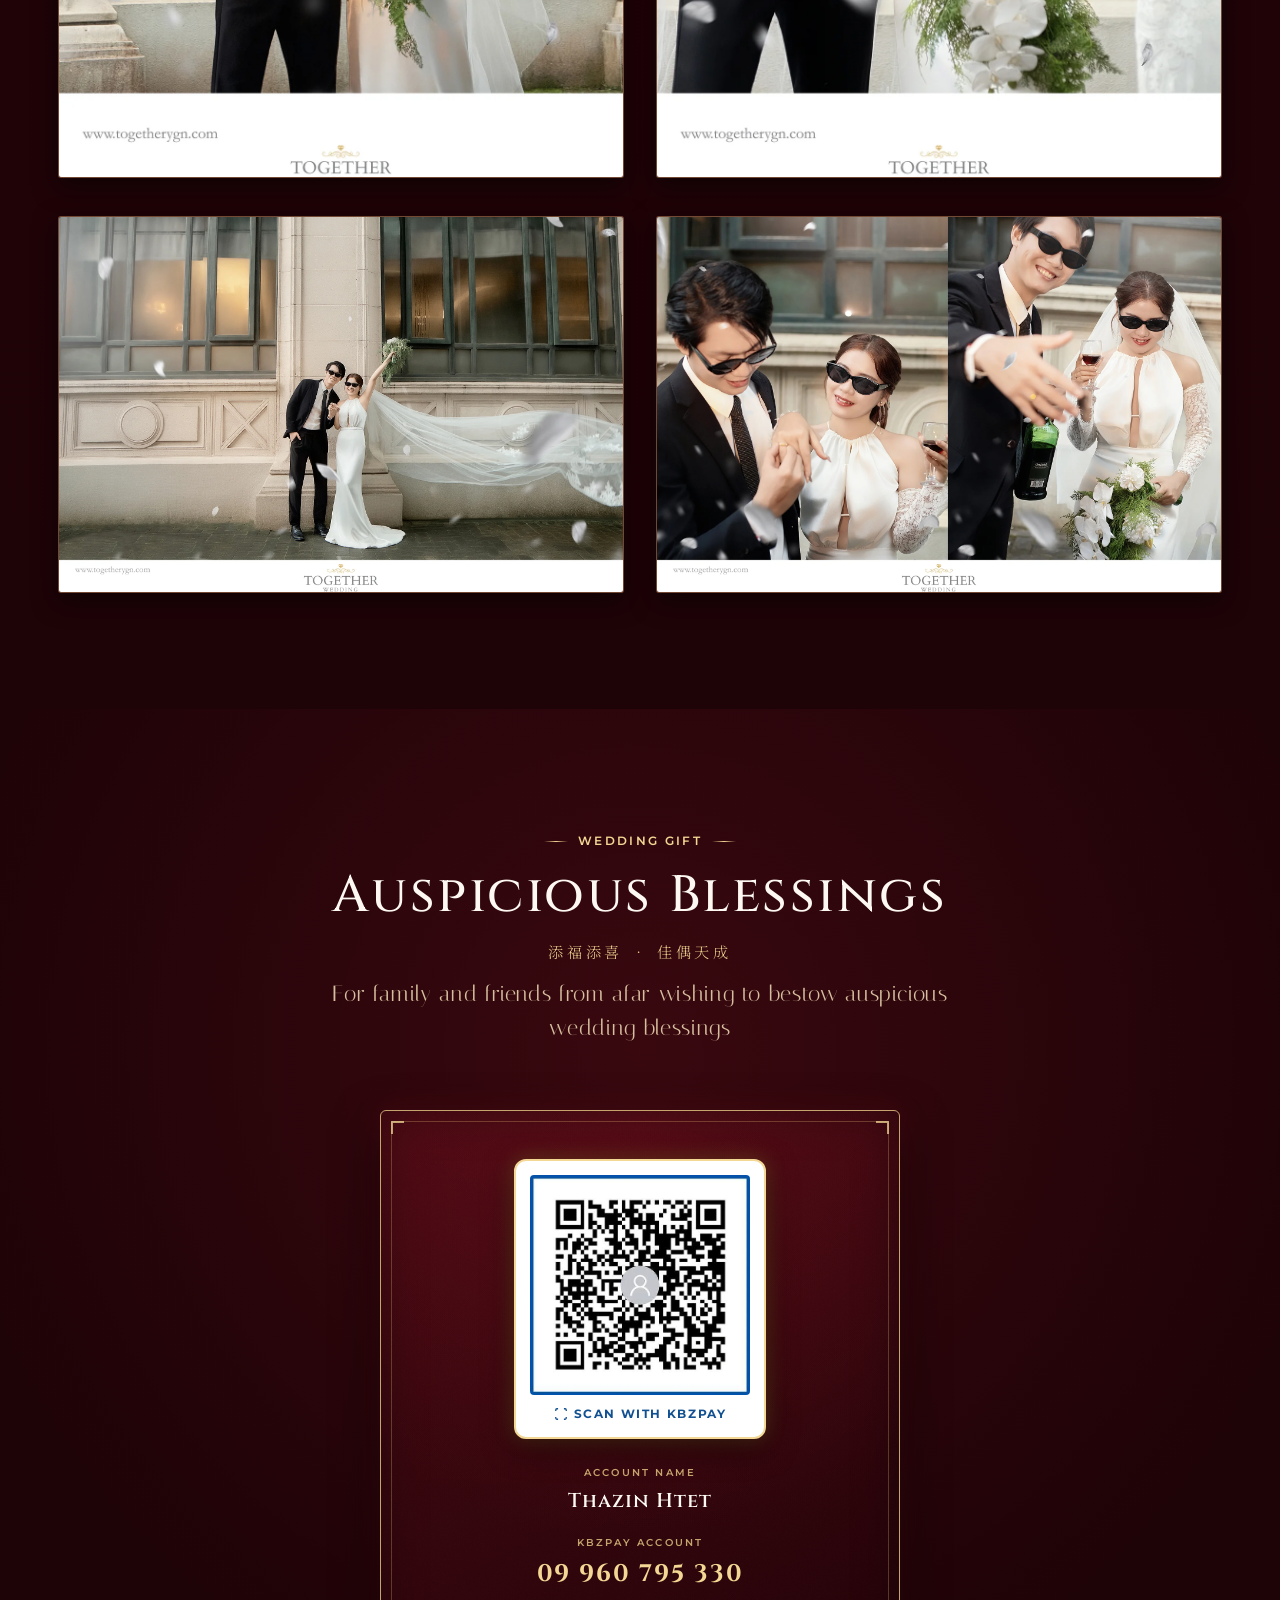
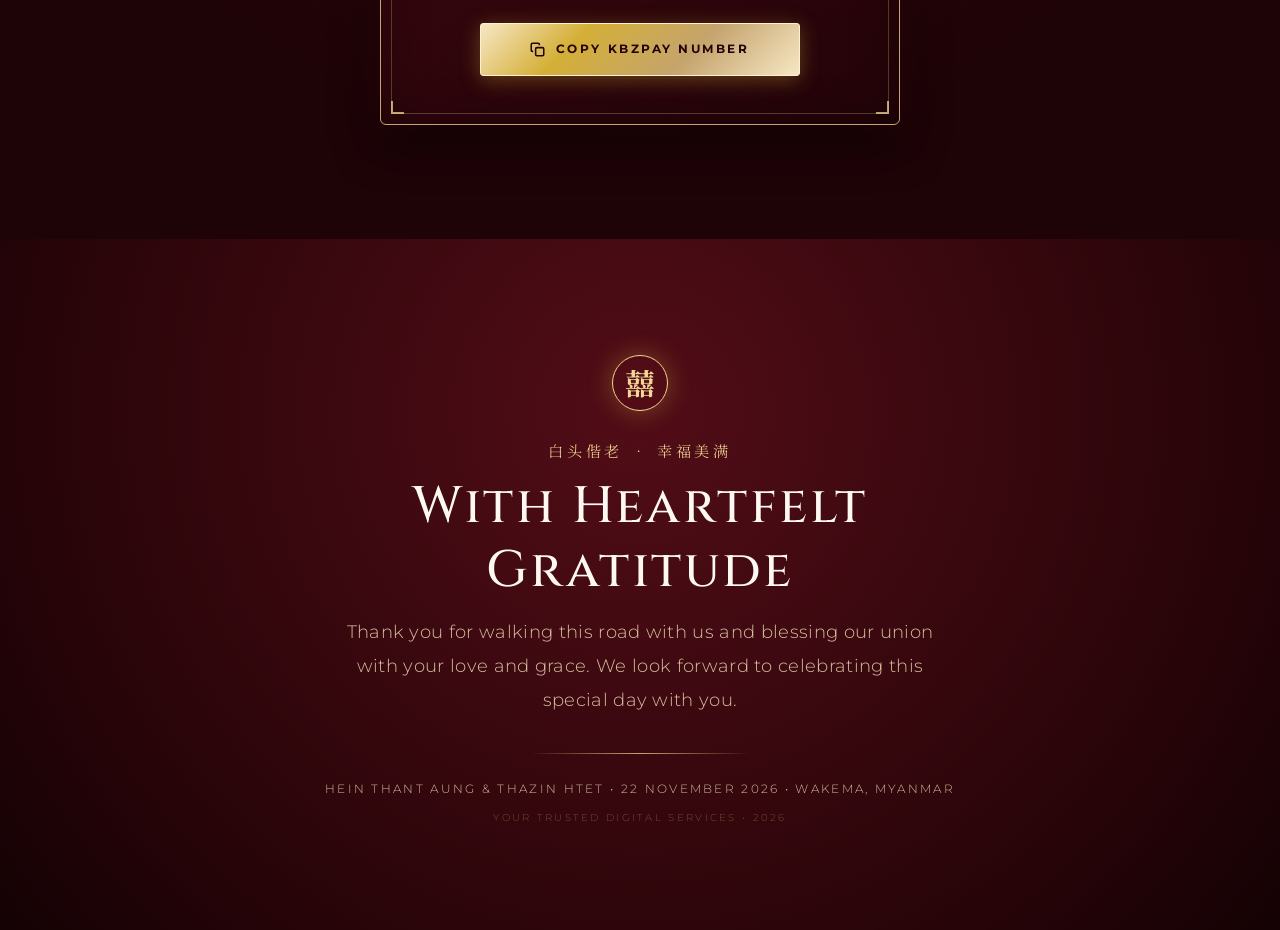
==== commit 981f0c4e: "style(hta-tzh): apply minimal tactile paper grain, corner brackets, and seal watermark to opening in" ====
--- a/hta-tzh/index.html
+++ b/hta-tzh/index.html
@@ -24,11 +24,11 @@
   <link href="https://fonts.googleapis.com/css2?family=Cinzel+Decorative:wght@400;600;700&family=Cinzel:wght@400;500;600;700&family=Italiana&family=Montserrat:ital,wght@0,300;0,400;0,500;0,600;1,300&family=Noto+Serif+SC:wght@400;600;700&display=swap" rel="stylesheet">
 
   <!-- Stylesheets (All Relative for Subdirectory Compatibility) -->
-  <link rel="stylesheet" href="./css/variables.css?v=1.9.2">
-  <link rel="stylesheet" href="./css/reset.css?v=1.9.2">
-  <link rel="stylesheet" href="./css/base.css?v=1.9.2">
-  <link rel="stylesheet" href="./css/components.css?v=1.9.2">
-  <link rel="stylesheet" href="./css/animations.css?v=1.9.2">
+  <link rel="stylesheet" href="./css/variables.css?v=1.9.3">
+  <link rel="stylesheet" href="./css/reset.css?v=1.9.3">
+  <link rel="stylesheet" href="./css/base.css?v=1.9.3">
+  <link rel="stylesheet" href="./css/components.css?v=1.9.3">
+  <link rel="stylesheet" href="./css/animations.css?v=1.9.3">
 </head>
 <body class="intro-active">
 
@@ -36,7 +36,16 @@
        1. OPENING CEREMONY / INTRO SCREEN
        ========================================================================= -->
   <section id="intro-screen" class="intro-screen" aria-label="Wedding Invitation Envelope">
-    <div class="intro-frame" aria-hidden="true"></div>
+    <!-- Subtle Frame with Traditional Corner Brackets -->
+    <div class="intro-frame" aria-hidden="true">
+      <span class="intro-corner intro-corner-tl"></span>
+      <span class="intro-corner intro-corner-tr"></span>
+      <span class="intro-corner intro-corner-bl"></span>
+      <span class="intro-corner intro-corner-br"></span>
+    </div>
+
+    <!-- Subtle Faint Double Happiness Background Watermark -->
+    <div class="intro-watermark-seal" aria-hidden="true">囍</div>
 
     <div class="intro-content">
       <div class="double-happiness-seal" aria-hidden="true">
@@ -391,11 +400,11 @@
   <div id="toast-notice" class="toast-notice" role="status" aria-live="polite"></div>
 
   <!-- Scripts (All Relative for Subdirectory Compatibility) -->
-  <script src="./config.js?v=1.9.2"></script>
-  <script src="./js/audio.js?v=1.9.2"></script>
-  <script src="./js/countdown.js?v=1.9.2"></script>
-  <script src="./js/gallery.js?v=1.9.2"></script>
-  <script src="./js/calendar.js?v=1.9.2"></script>
-  <script src="./js/app.js?v=1.9.2"></script>
+  <script src="./config.js?v=1.9.3"></script>
+  <script src="./js/audio.js?v=1.9.3"></script>
+  <script src="./js/countdown.js?v=1.9.3"></script>
+  <script src="./js/gallery.js?v=1.9.3"></script>
+  <script src="./js/calendar.js?v=1.9.3"></script>
+  <script src="./js/app.js?v=1.9.3"></script>
 </body>
 </html>
--- a/hta-tzh/css/components.css
+++ b/hta-tzh/css/components.css
@@ -11,7 +11,7 @@
   position: fixed;
   inset: 0;
   z-index: var(--z-intro);
-  background: radial-gradient(circle at 50% 38%, #72111E 0%, #420710 60%, #180205 100%);
+  background: radial-gradient(circle at 50% 38%, #781120 0%, #440710 60%, #180205 100%);
   display: flex;
   flex-direction: column;
   align-items: center;
@@ -23,19 +23,66 @@
   will-change: transform, opacity;
 }
 
+/* Minimal Tactile Xuan Paper Grain Overlay on Opening Envelope */
+.intro-screen::before {
+  content: "";
+  position: absolute;
+  inset: 0;
+  width: 100%;
+  height: 100%;
+  pointer-events: none;
+  z-index: 1;
+  opacity: 0.18;
+  background-image: url('../assets/images/texture-minimal.webp');
+  background-repeat: repeat;
+  background-size: 180px 180px;
+  mix-blend-mode: overlay;
+}
+
+/* Subtle Regal Double Happiness Seal Watermark */
+.intro-watermark-seal {
+  position: absolute;
+  top: 50%;
+  left: 50%;
+  transform: translate(-50%, -50%);
+  font-family: var(--font-chinese);
+  font-size: clamp(16rem, 36vw, 26rem);
+  font-weight: 700;
+  color: #E5C378;
+  opacity: 0.032;
+  pointer-events: none;
+  line-height: 1;
+  user-select: none;
+  z-index: 1;
+}
+
 body.intro-active {
   overflow: hidden !important;
   touch-action: none;
 }
 
-/* Subtle Hairline Frame */
+/* Subtle Hairline Frame with Traditional Corner Brackets */
 .intro-frame {
   position: absolute;
   inset: clamp(1rem, 3.5vw, 2.25rem);
-  border: 1px solid rgba(229, 195, 120, 0.22);
+  border: 1px solid rgba(229, 195, 120, 0.28);
   pointer-events: none;
-  z-index: 1;
-}
+  z-index: 2;
+}
+
+.intro-corner {
+  position: absolute;
+  width: 14px;
+  height: 14px;
+  border-color: var(--color-gold-bright);
+  border-style: solid;
+  opacity: 0.75;
+}
+
+.intro-corner-tl { top: -1px; left: -1px; border-width: 2px 0 0 2px; }
+.intro-corner-tr { top: -1px; right: -1px; border-width: 2px 2px 0 0; }
+.intro-corner-bl { bottom: -1px; left: -1px; border-width: 0 0 2px 2px; }
+.intro-corner-br { bottom: -1px; right: -1px; border-width: 0 2px 2px 0; }
 
 /* Centered Presentation Content */
 .intro-content {
@@ -43,7 +90,7 @@
   max-width: 440px;
   text-align: center;
   position: relative;
-  z-index: 2;
+  z-index: 3;
   padding: 1rem;
 }
 
@@ -376,6 +423,22 @@
   z-index: 1;
 }
 
+/* Minimal Tactile Paper Grain Texture on Cards */
+.invitation-card::after,
+.venue-card::after,
+.gift-card::after {
+  content: "";
+  position: absolute;
+  inset: 0;
+  pointer-events: none;
+  z-index: 1;
+  opacity: 0.14;
+  background-image: url('../assets/images/texture-minimal.webp');
+  background-repeat: repeat;
+  background-size: 180px 180px;
+  mix-blend-mode: overlay;
+}
+
 .card-corner {
   position: absolute;
   width: 13px;
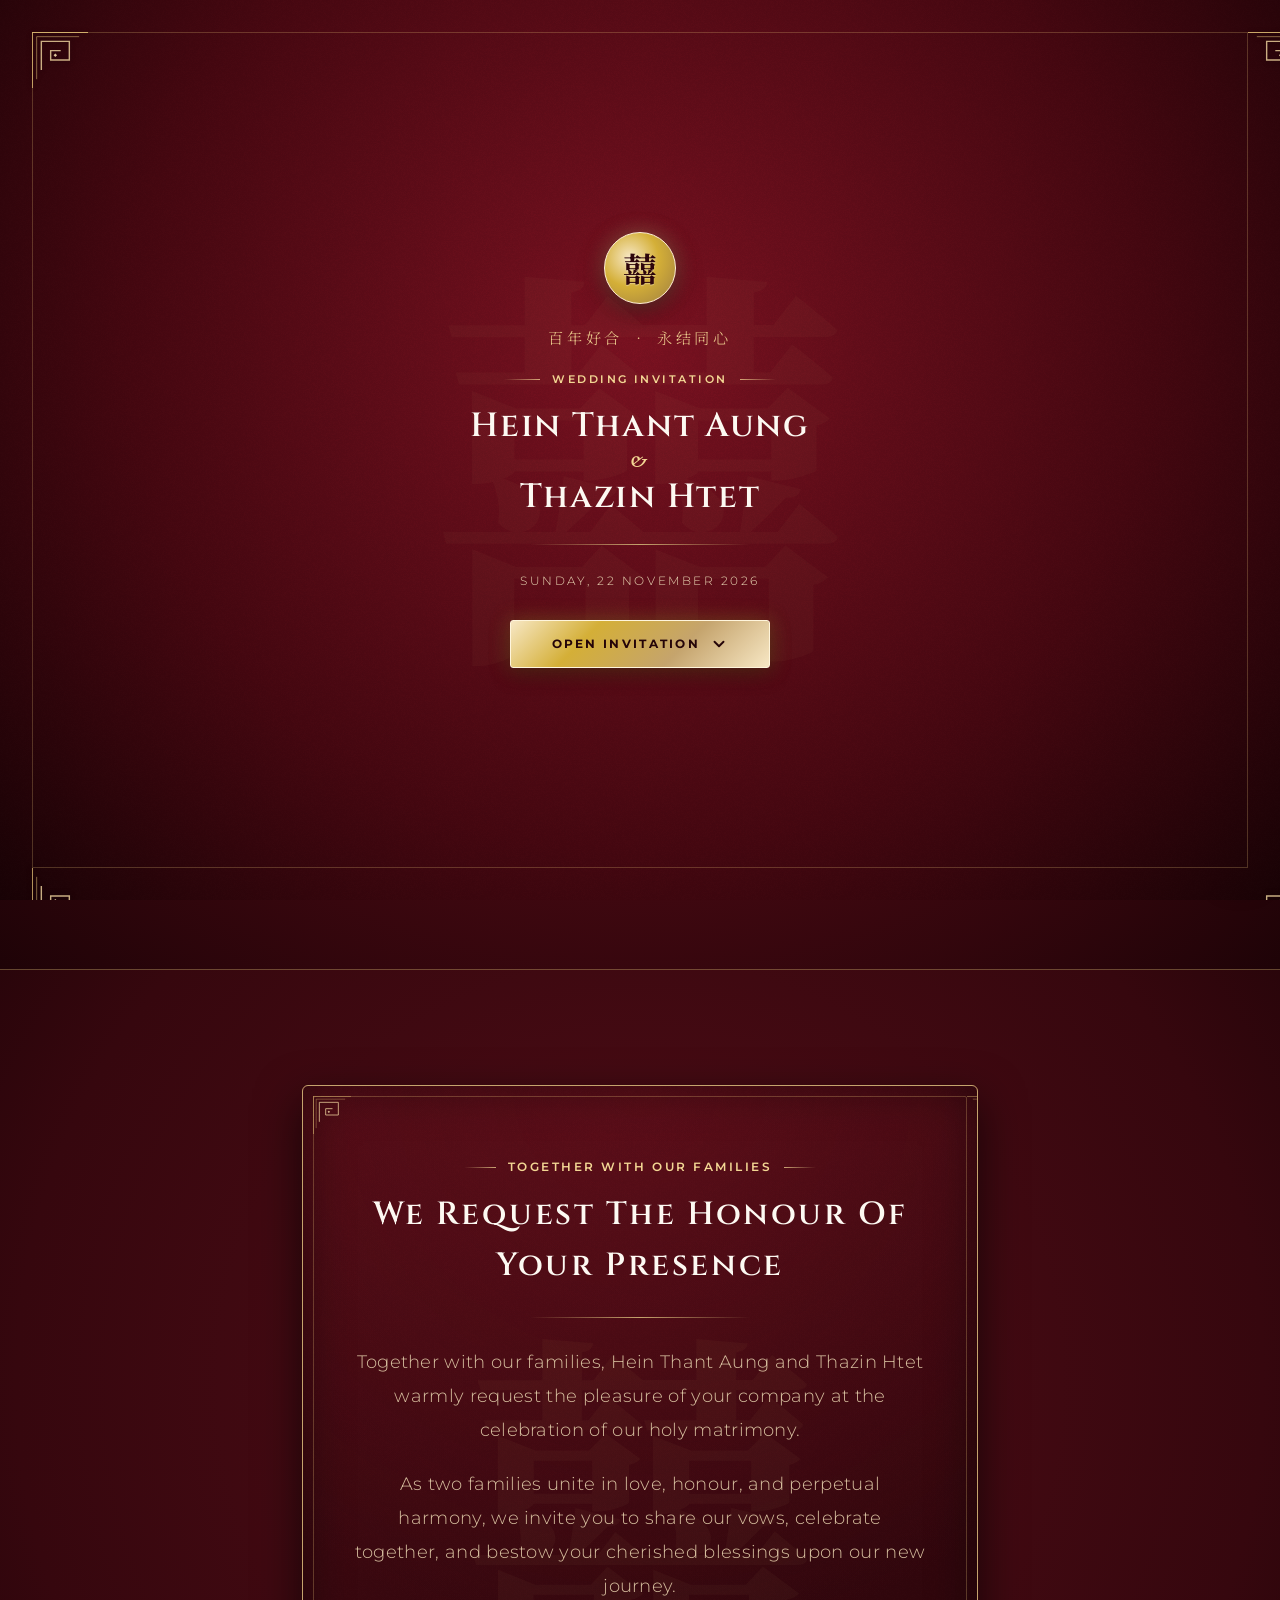
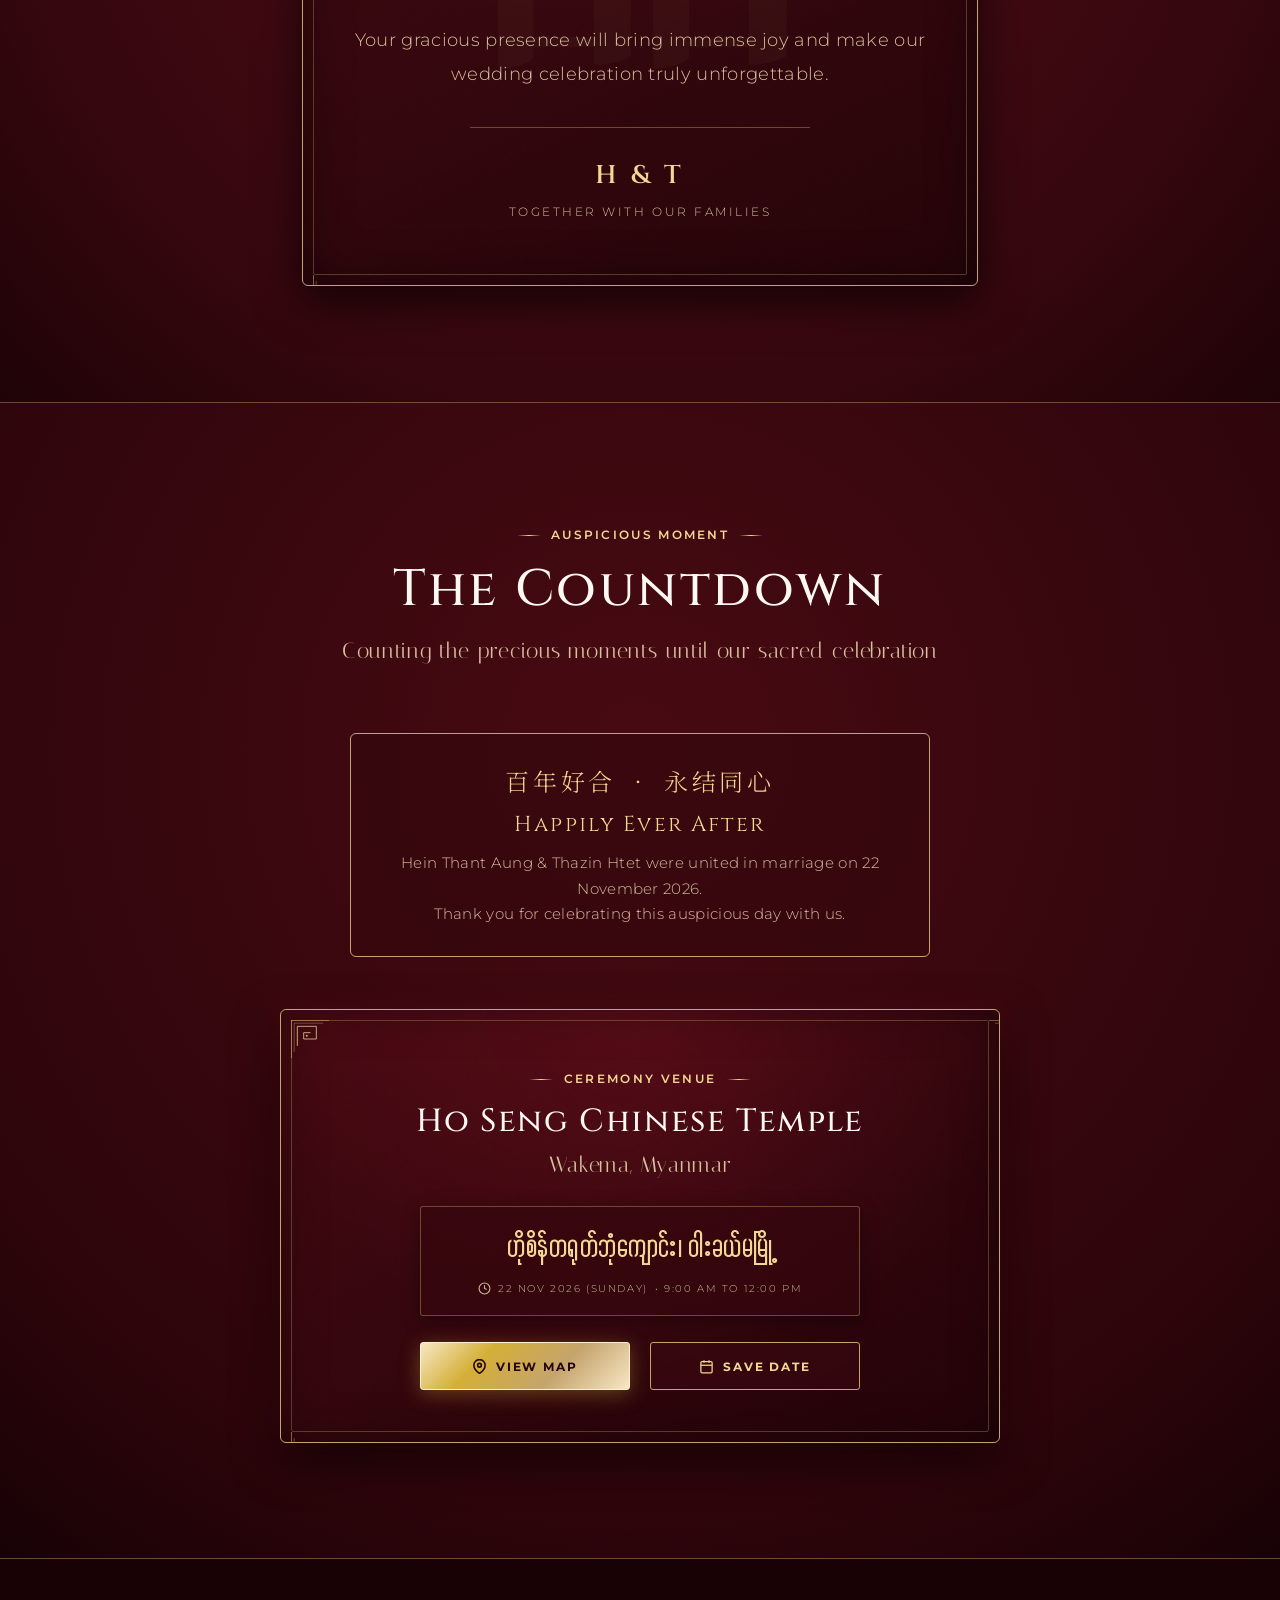
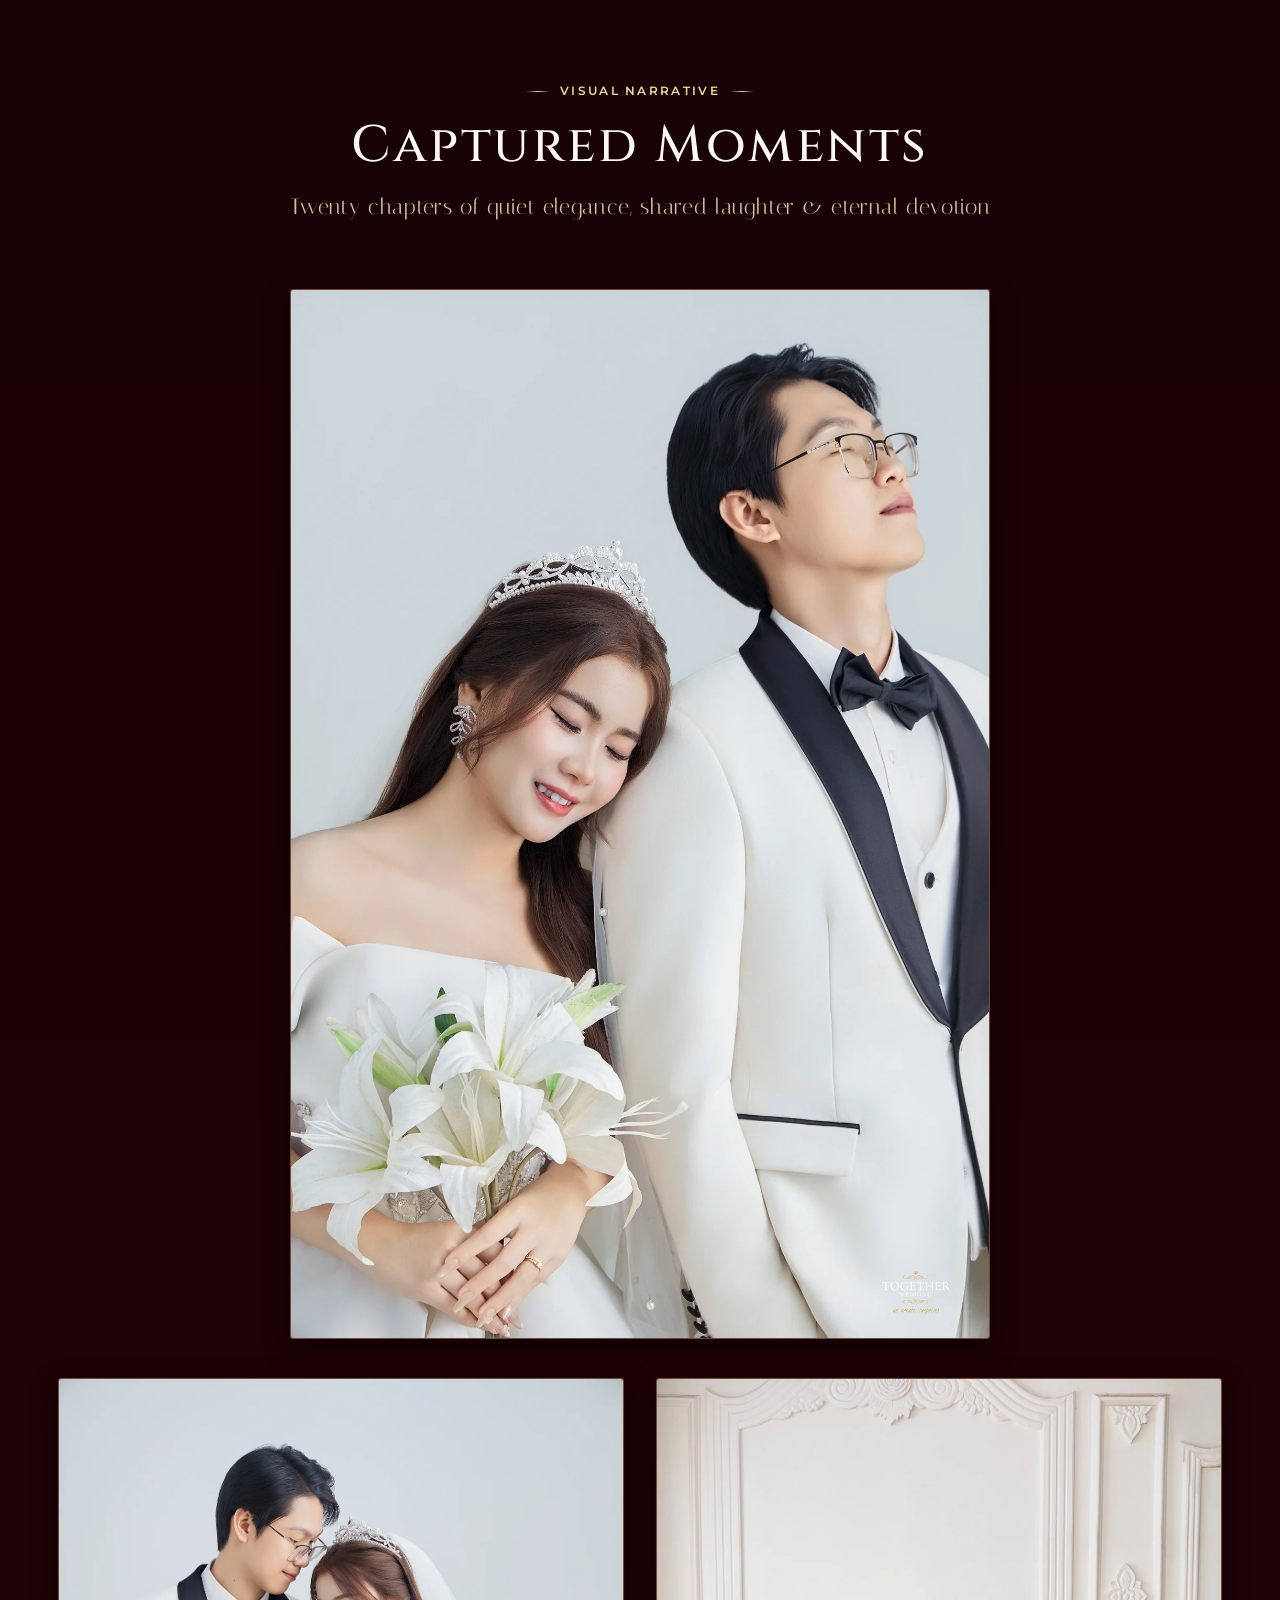
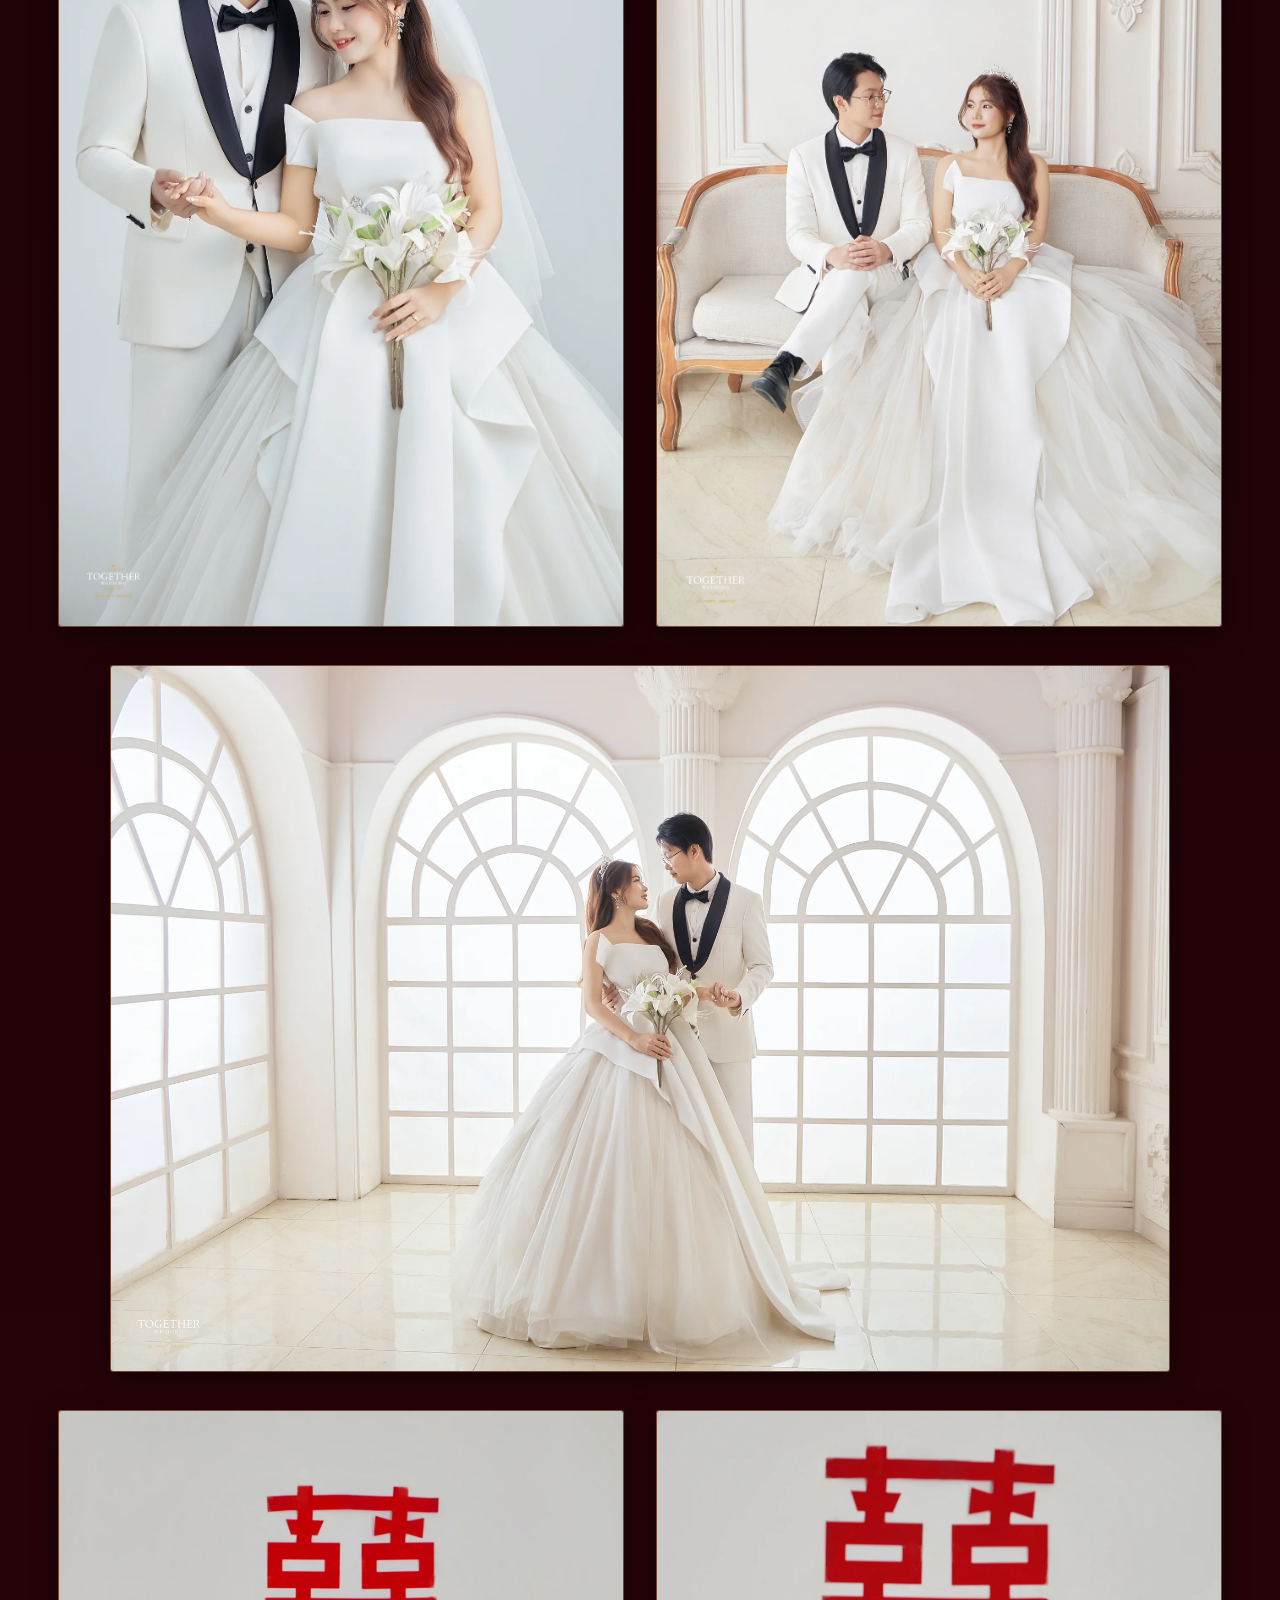
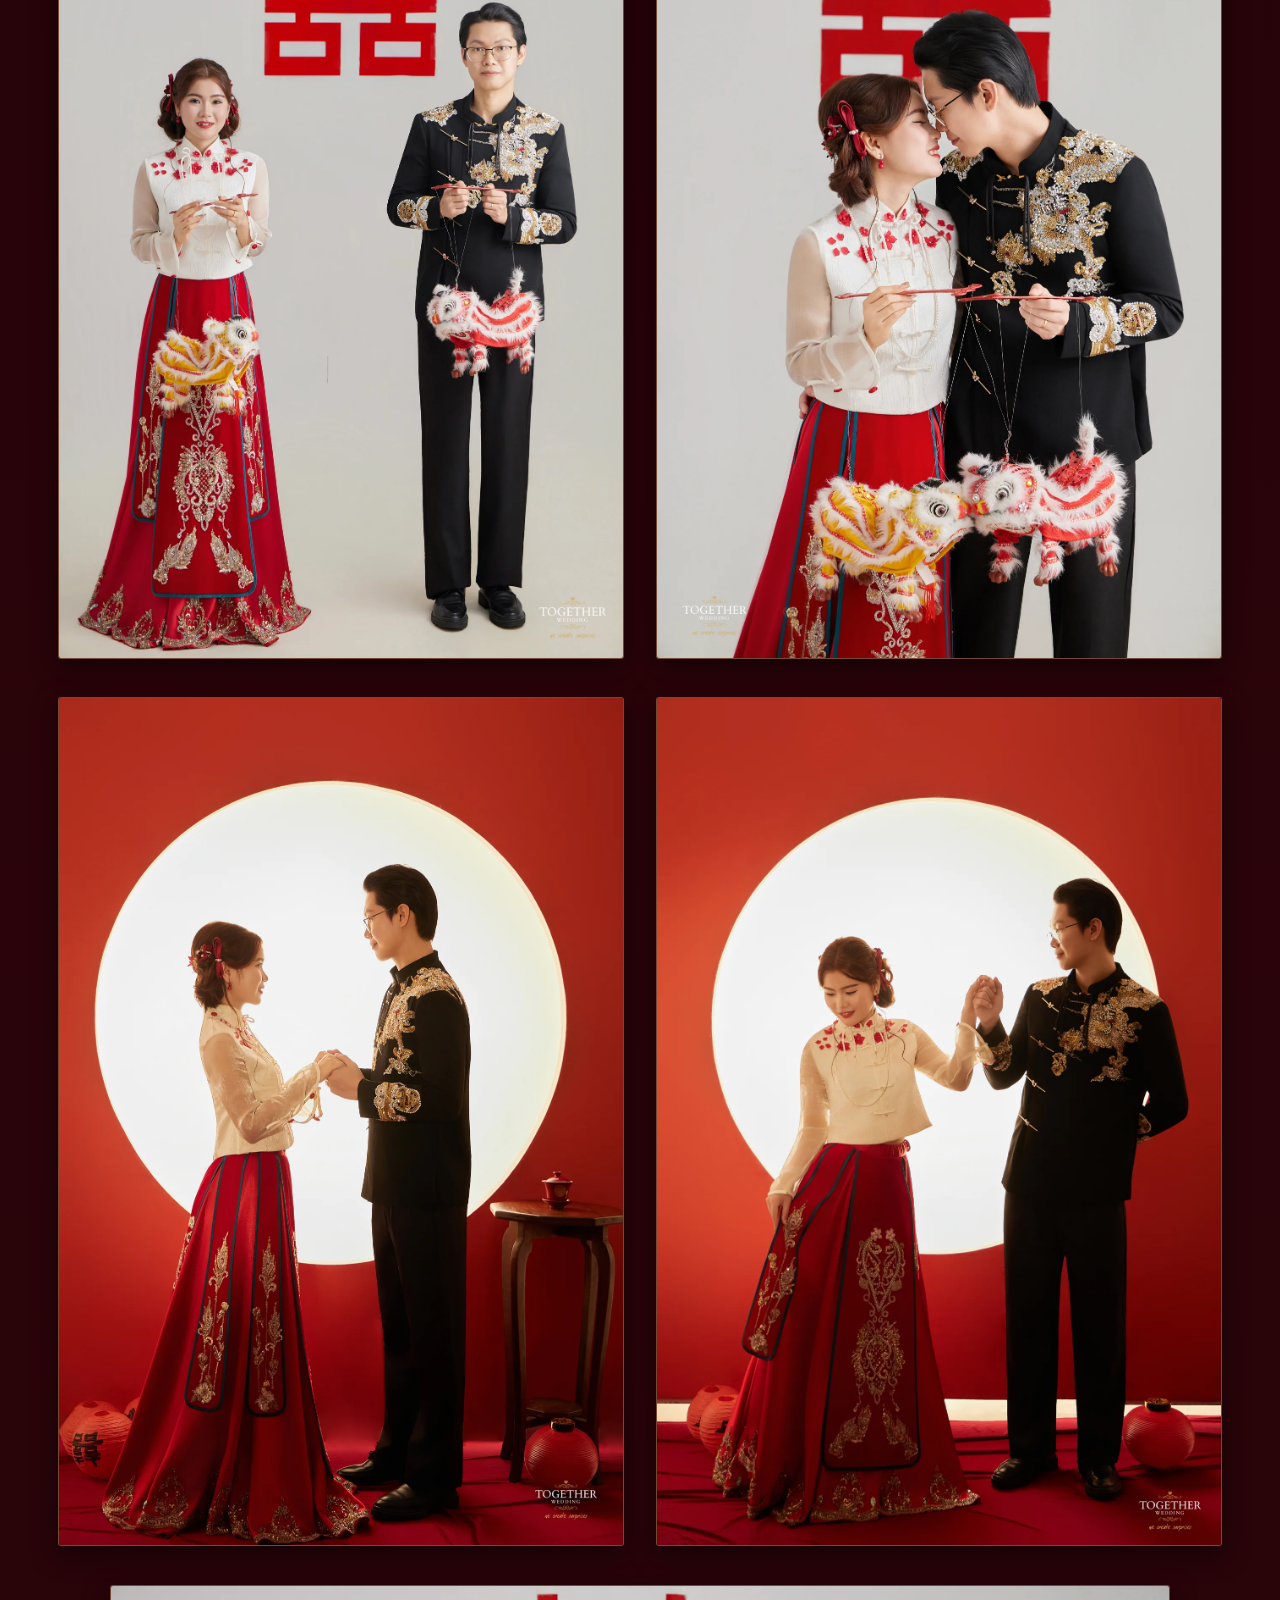
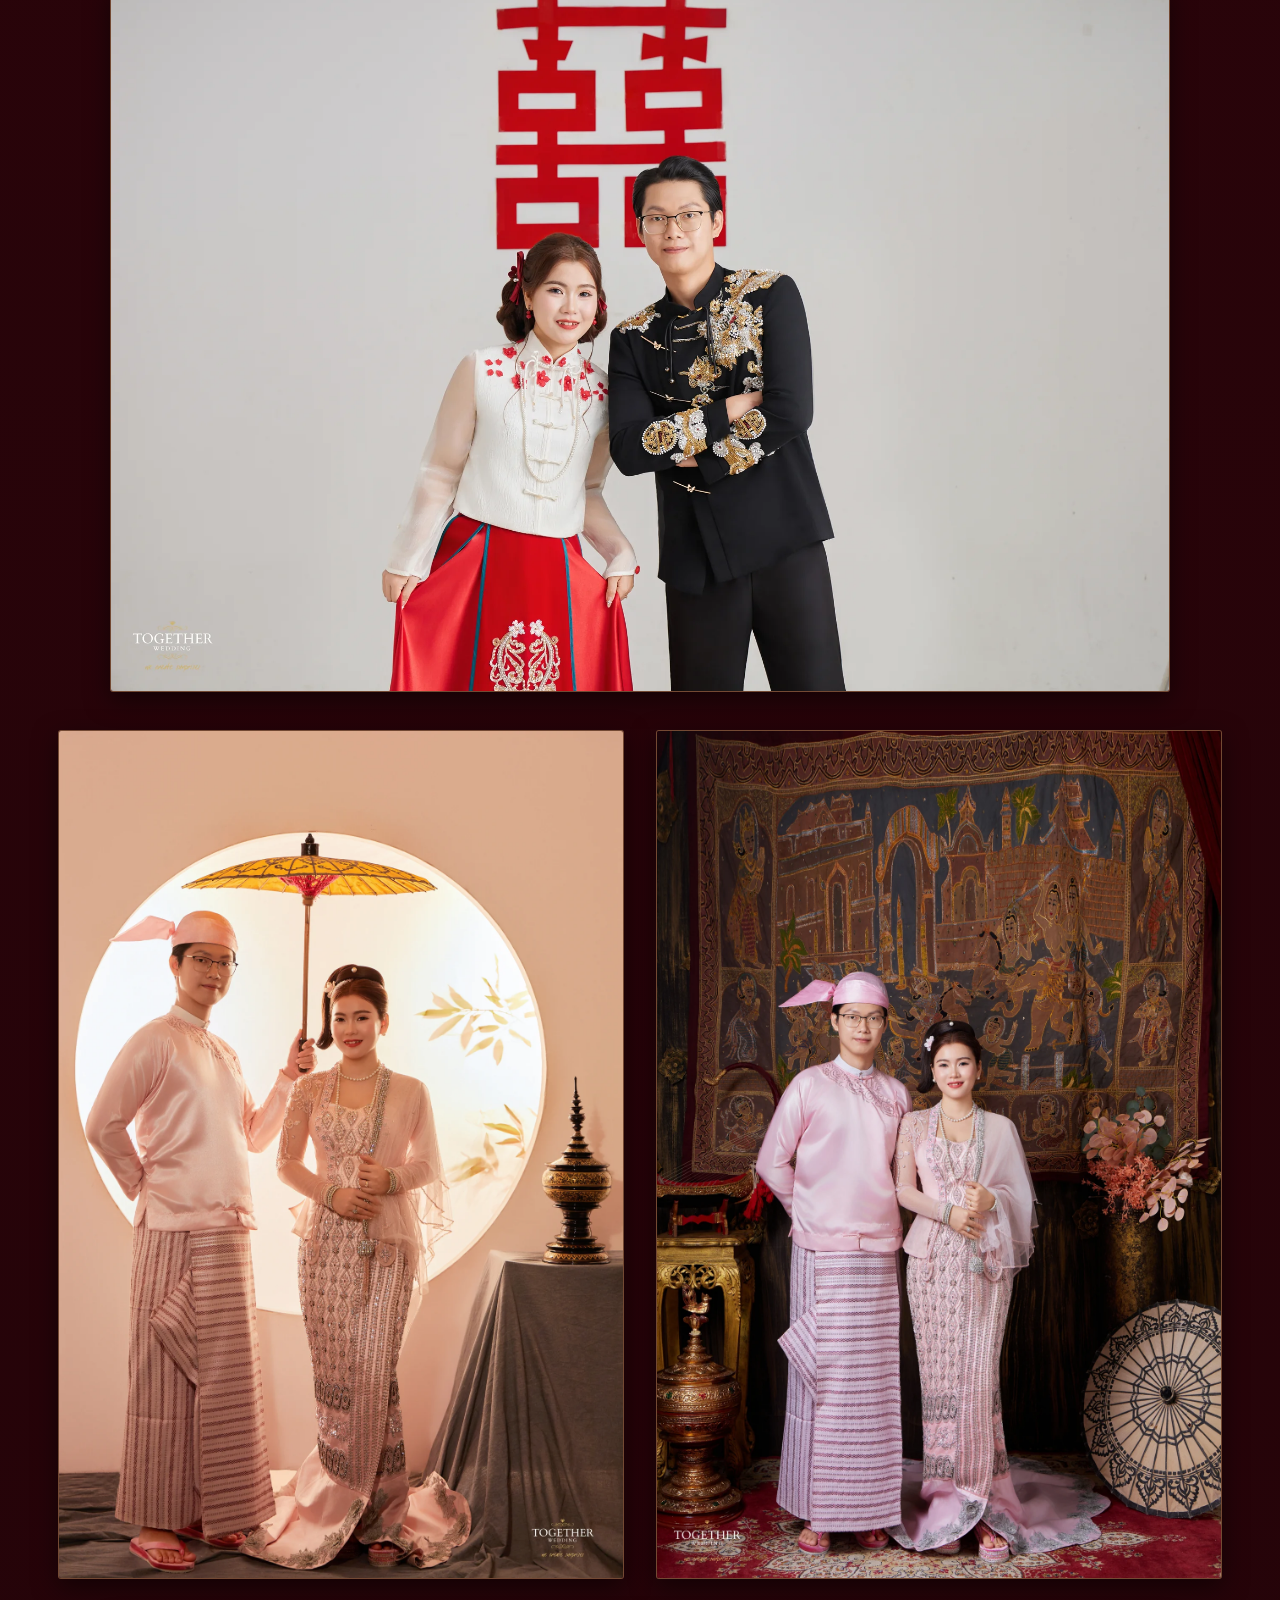
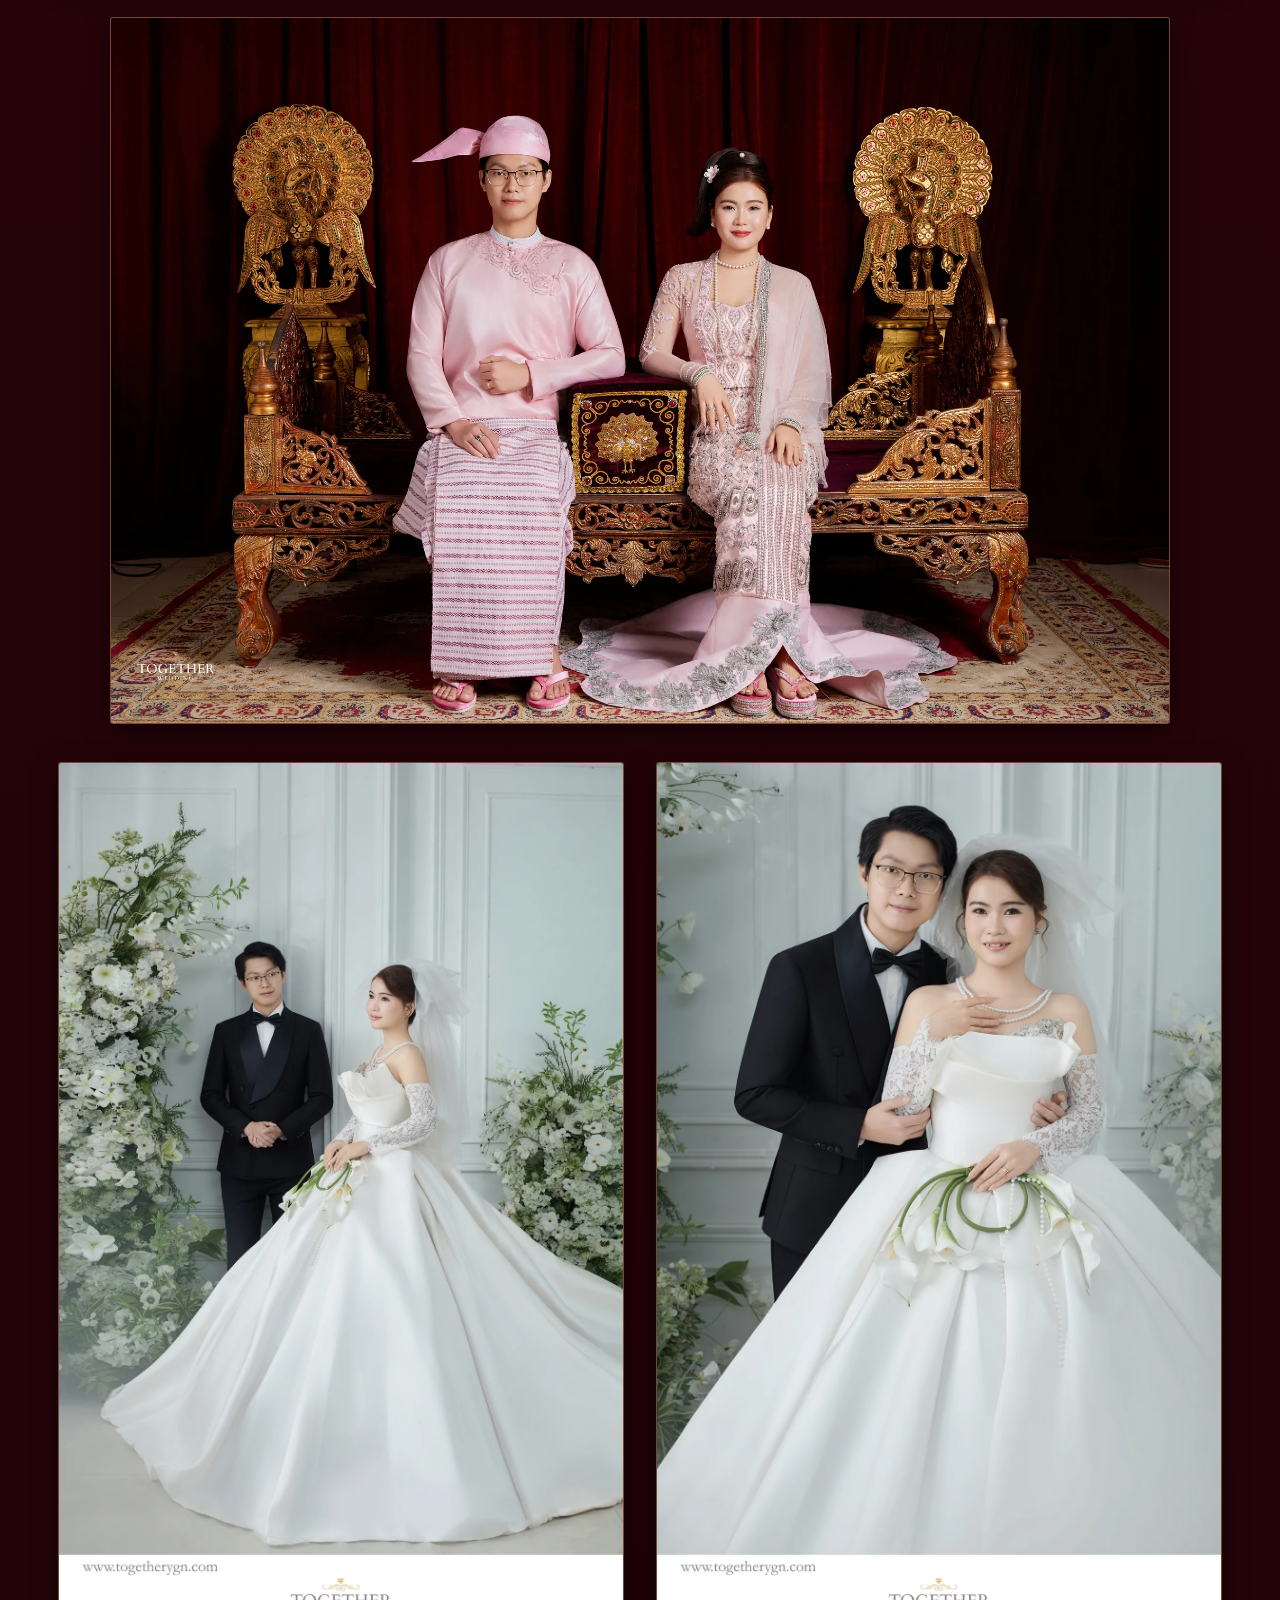
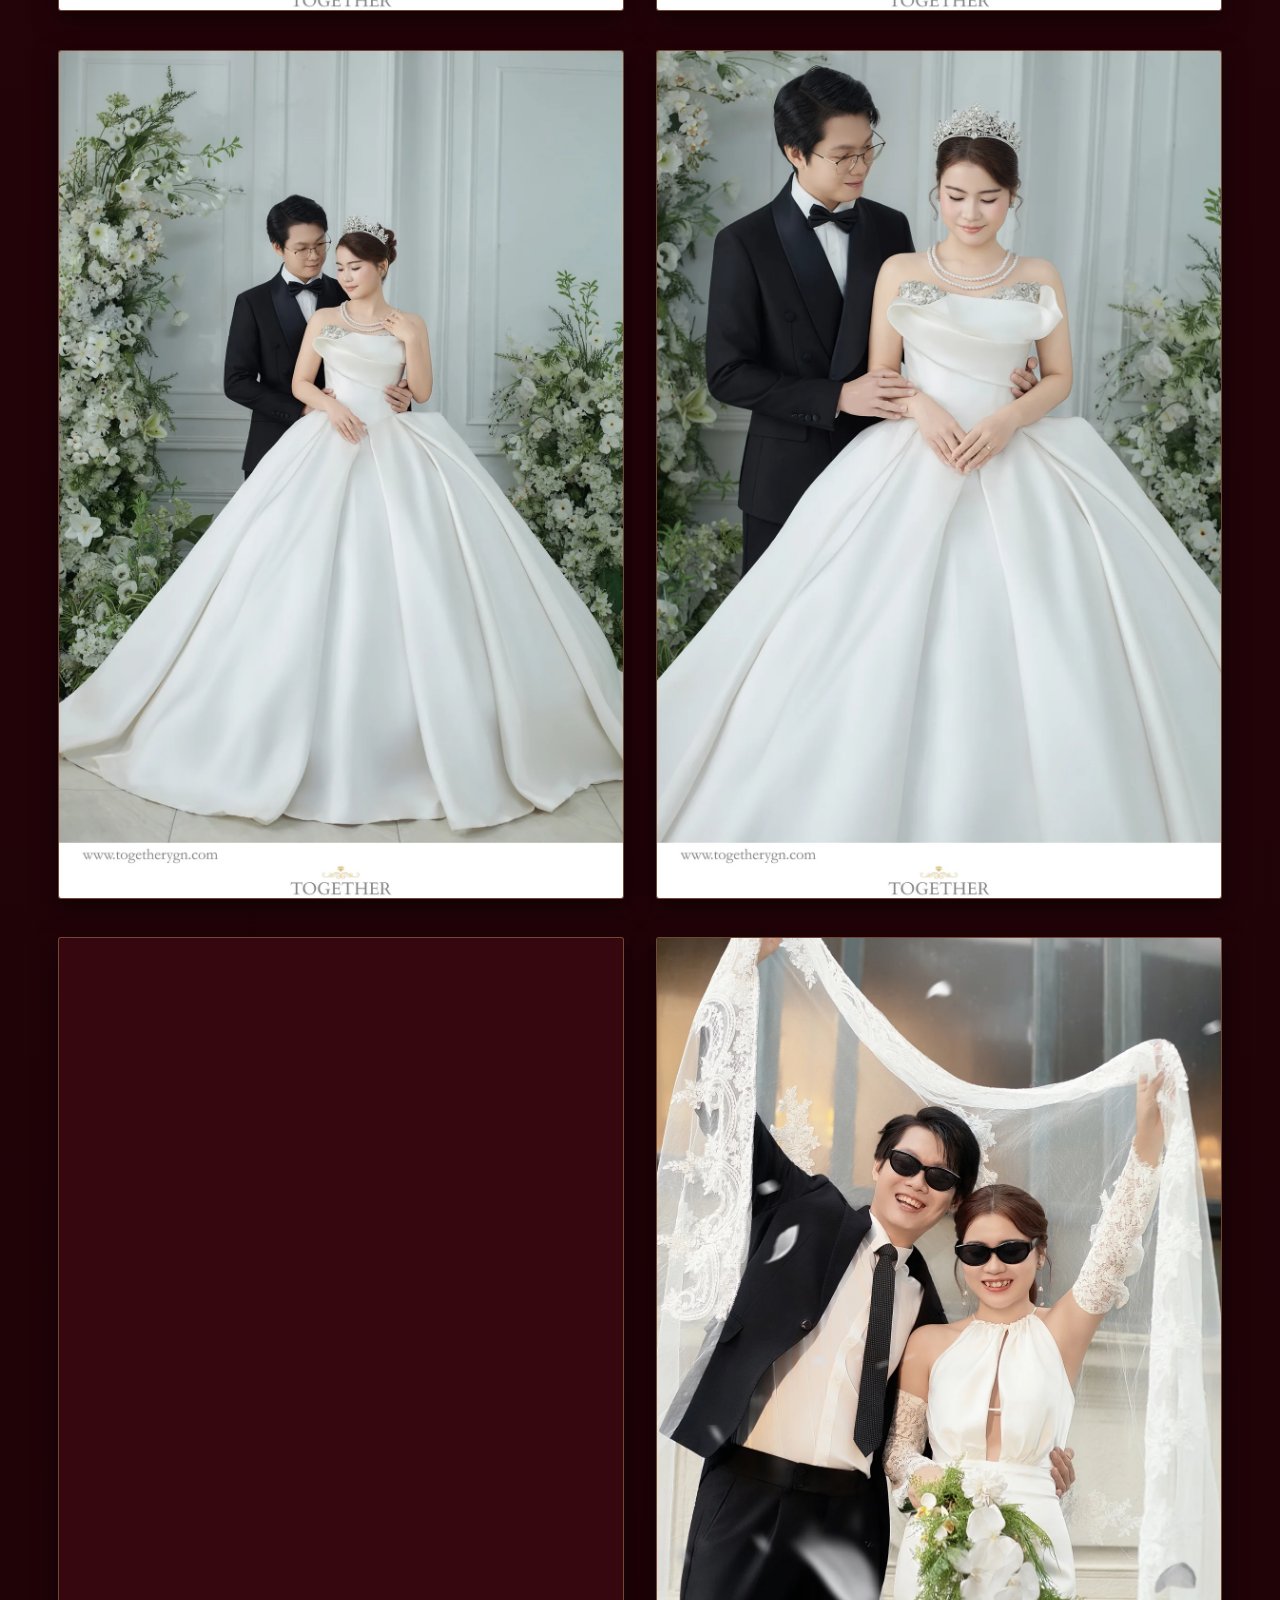
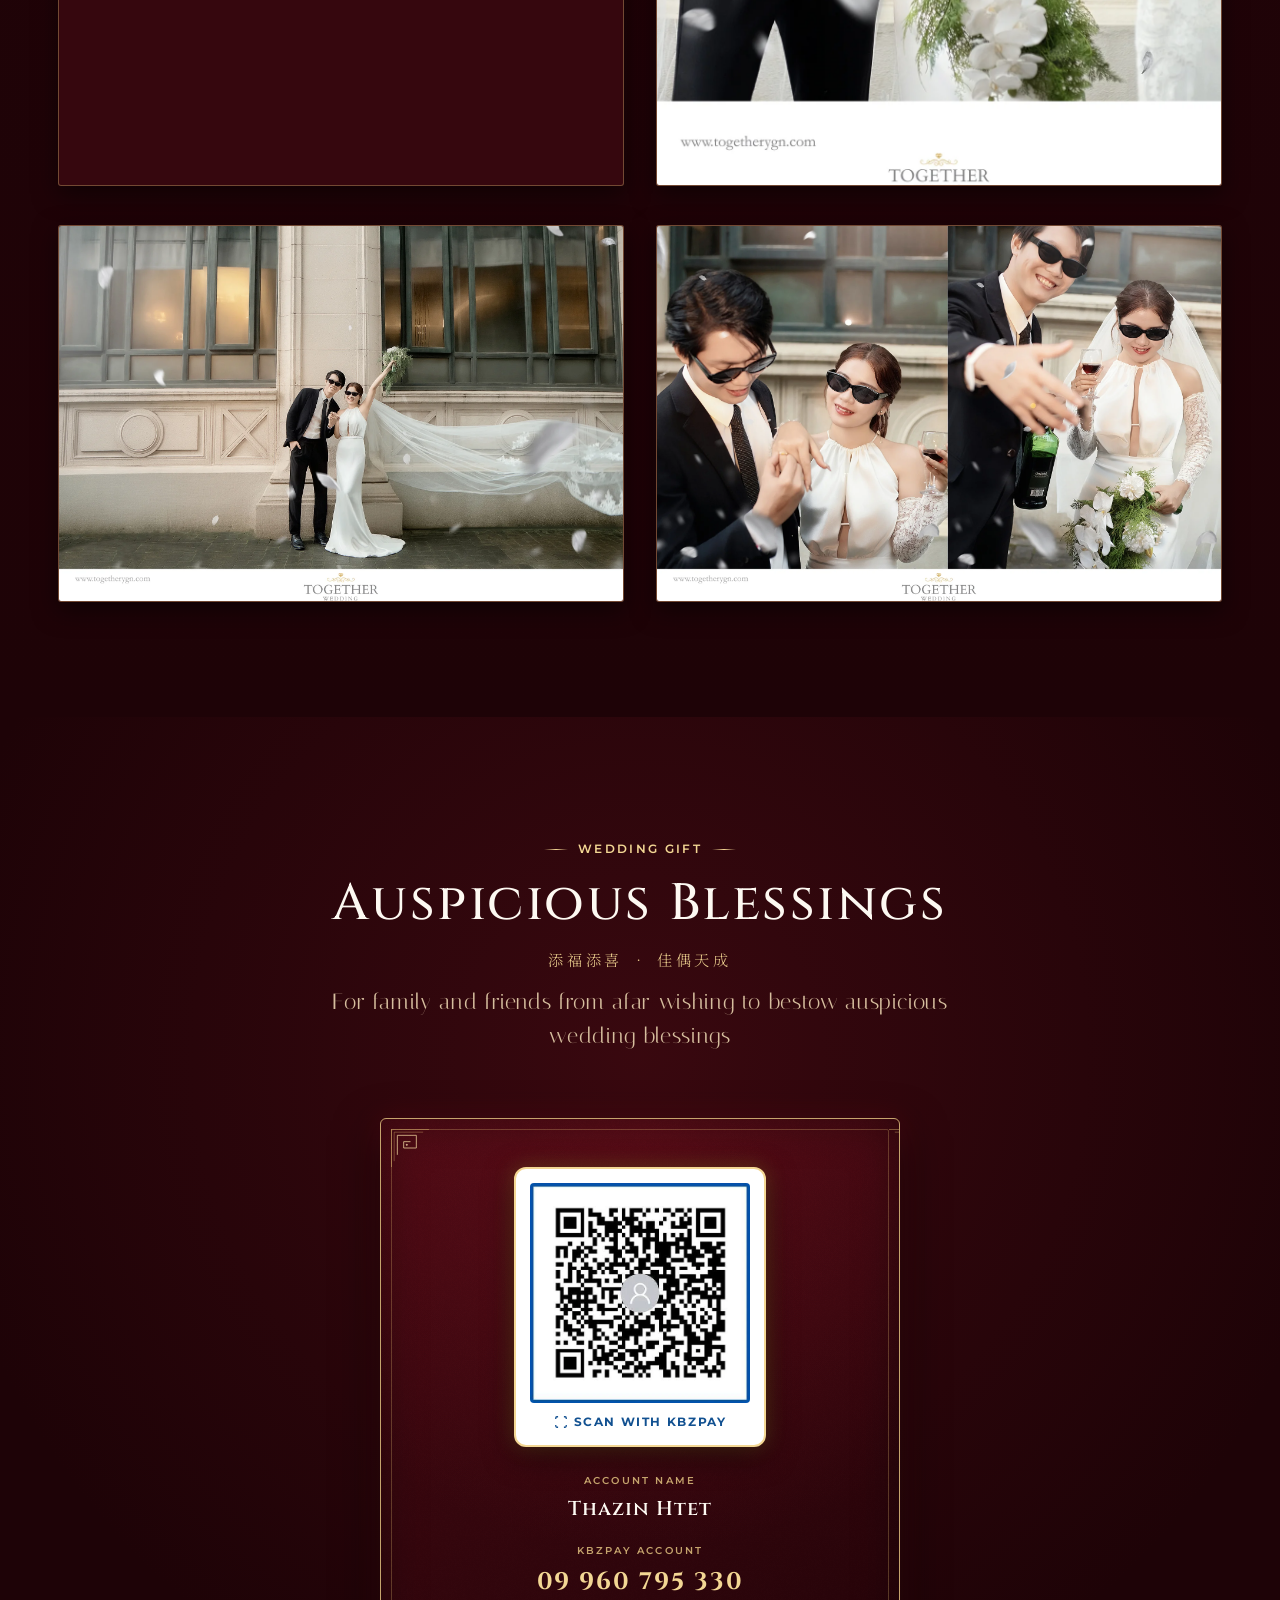
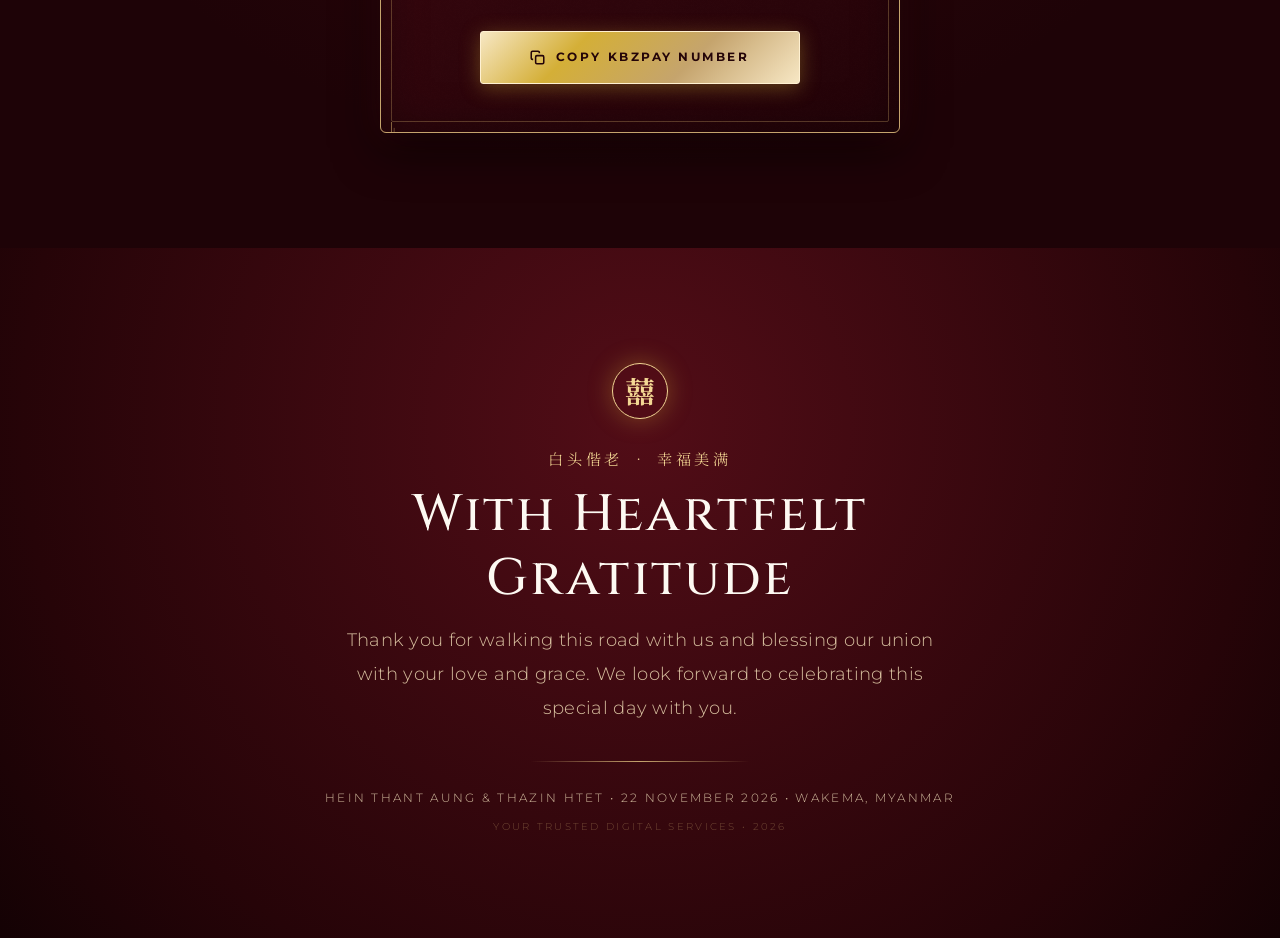
==== commit 46b620e4: "style(hta-tzh): add minimal Chinese decorative corner accents and header hairlines" ====
--- a/hta-tzh/index.html
+++ b/hta-tzh/index.html
@@ -24,11 +24,11 @@
   <link href="https://fonts.googleapis.com/css2?family=Cinzel+Decorative:wght@400;600;700&family=Cinzel:wght@400;500;600;700&family=Italiana&family=Montserrat:ital,wght@0,300;0,400;0,500;0,600;1,300&family=Noto+Serif+SC:wght@400;600;700&display=swap" rel="stylesheet">
 
   <!-- Stylesheets (All Relative for Subdirectory Compatibility) -->
-  <link rel="stylesheet" href="./css/variables.css?v=1.9.3">
-  <link rel="stylesheet" href="./css/reset.css?v=1.9.3">
-  <link rel="stylesheet" href="./css/base.css?v=1.9.3">
-  <link rel="stylesheet" href="./css/components.css?v=1.9.3">
-  <link rel="stylesheet" href="./css/animations.css?v=1.9.3">
+  <link rel="stylesheet" href="./css/variables.css?v=1.9.4">
+  <link rel="stylesheet" href="./css/reset.css?v=1.9.4">
+  <link rel="stylesheet" href="./css/base.css?v=1.9.4">
+  <link rel="stylesheet" href="./css/components.css?v=1.9.4">
+  <link rel="stylesheet" href="./css/animations.css?v=1.9.4">
 </head>
 <body class="intro-active">
 
@@ -400,11 +400,11 @@
   <div id="toast-notice" class="toast-notice" role="status" aria-live="polite"></div>
 
   <!-- Scripts (All Relative for Subdirectory Compatibility) -->
-  <script src="./config.js?v=1.9.3"></script>
-  <script src="./js/audio.js?v=1.9.3"></script>
-  <script src="./js/countdown.js?v=1.9.3"></script>
-  <script src="./js/gallery.js?v=1.9.3"></script>
-  <script src="./js/calendar.js?v=1.9.3"></script>
-  <script src="./js/app.js?v=1.9.3"></script>
+  <script src="./config.js?v=1.9.4"></script>
+  <script src="./js/audio.js?v=1.9.4"></script>
+  <script src="./js/countdown.js?v=1.9.4"></script>
+  <script src="./js/gallery.js?v=1.9.4"></script>
+  <script src="./js/calendar.js?v=1.9.4"></script>
+  <script src="./js/app.js?v=1.9.4"></script>
 </body>
 </html>
--- a/hta-tzh/css/components.css
+++ b/hta-tzh/css/components.css
@@ -61,28 +61,31 @@
   touch-action: none;
 }
 
-/* Subtle Hairline Frame with Traditional Corner Brackets */
+/* Subtle Hairline Frame with Traditional Chinese Decorative Corners */
 .intro-frame {
   position: absolute;
-  inset: clamp(1rem, 3.5vw, 2.25rem);
-  border: 1px solid rgba(229, 195, 120, 0.28);
+  inset: clamp(0.85rem, 3vw, 2rem);
+  border: 1px solid rgba(229, 195, 120, 0.25);
   pointer-events: none;
   z-index: 2;
 }
 
 .intro-corner {
   position: absolute;
-  width: 14px;
-  height: 14px;
-  border-color: var(--color-gold-bright);
-  border-style: solid;
-  opacity: 0.75;
-}
-
-.intro-corner-tl { top: -1px; left: -1px; border-width: 2px 0 0 2px; }
-.intro-corner-tr { top: -1px; right: -1px; border-width: 2px 2px 0 0; }
-.intro-corner-bl { bottom: -1px; left: -1px; border-width: 0 0 2px 2px; }
-.intro-corner-br { bottom: -1px; right: -1px; border-width: 0 2px 2px 0; }
+  width: clamp(38px, 9vw, 56px);
+  height: clamp(38px, 9vw, 56px);
+  background-image: url('../assets/images/corner-accent.svg');
+  background-size: contain;
+  background-repeat: no-repeat;
+  pointer-events: none;
+  opacity: 0.9;
+  filter: drop-shadow(0 1px 3px rgba(0, 0, 0, 0.45));
+}
+
+.intro-corner-tl { top: -1px; left: -1px; transform-origin: top left; }
+.intro-corner-tr { top: -1px; right: -1px; transform: scaleX(-1); transform-origin: top right; }
+.intro-corner-bl { bottom: -1px; left: -1px; transform: scaleY(-1); transform-origin: bottom left; }
+.intro-corner-br { bottom: -1px; right: -1px; transform: scale(-1); transform-origin: bottom right; }
 
 /* Centered Presentation Content */
 .intro-content {
@@ -127,6 +130,10 @@
 }
 
 .intro-badge {
+  display: inline-flex;
+  align-items: center;
+  justify-content: center;
+  gap: 0.75rem;
   font-size: 0.7rem;
   font-weight: 600;
   letter-spacing: 0.22em;
@@ -134,6 +141,20 @@
   color: var(--color-gold-bright);
   margin-bottom: 1rem;
   white-space: nowrap;
+}
+
+.intro-badge::before,
+.intro-badge::after {
+  content: "";
+  display: inline-block;
+  width: clamp(24px, 6vw, 36px);
+  height: 1px;
+  background: linear-gradient(to right, transparent, var(--color-gold-bright));
+  opacity: 0.75;
+}
+
+.intro-badge::after {
+  background: linear-gradient(to left, transparent, var(--color-gold-bright));
 }
 
 .intro-names-title {
@@ -441,19 +462,25 @@
 
 .card-corner {
   position: absolute;
-  width: 13px;
-  height: 13px;
-  border-color: var(--color-gold-bright);
-  border-style: solid;
-  opacity: 0.75;
-}
-
-.card-corner-tl { top: -1px; left: -1px; border-width: 2px 0 0 2px; }
-.card-corner-tr { top: -1px; right: -1px; border-width: 2px 2px 0 0; }
-.card-corner-bl { bottom: -1px; left: -1px; border-width: 0 0 2px 2px; }
-.card-corner-br { bottom: -1px; right: -1px; border-width: 0 2px 2px 0; }
+  width: clamp(28px, 6vw, 38px);
+  height: clamp(28px, 6vw, 38px);
+  background-image: url('../assets/images/corner-accent.svg');
+  background-size: contain;
+  background-repeat: no-repeat;
+  pointer-events: none;
+  opacity: 0.88;
+}
+
+.card-corner-tl { top: -1px; left: -1px; transform-origin: top left; }
+.card-corner-tr { top: -1px; right: -1px; transform: scaleX(-1); transform-origin: top right; }
+.card-corner-bl { bottom: -1px; left: -1px; transform: scaleY(-1); transform-origin: bottom left; }
+.card-corner-br { bottom: -1px; right: -1px; transform: scale(-1); transform-origin: bottom right; }
 
 .invitation-subheading-eyebrow {
+  display: inline-flex;
+  align-items: center;
+  justify-content: center;
+  gap: 0.75rem;
   font-size: var(--text-2xs);
   font-weight: 600;
   letter-spacing: 0.22em;
@@ -461,6 +488,20 @@
   color: var(--color-gold-bright);
   margin-bottom: 0.75rem;
   white-space: nowrap;
+}
+
+.invitation-subheading-eyebrow::before,
+.invitation-subheading-eyebrow::after {
+  content: "";
+  display: inline-block;
+  width: clamp(20px, 5vw, 32px);
+  height: 1px;
+  background: linear-gradient(to right, transparent, var(--color-gold-bright));
+  opacity: 0.75;
+}
+
+.invitation-subheading-eyebrow::after {
+  background: linear-gradient(to left, transparent, var(--color-gold-bright));
 }
 
 .invitation-title {
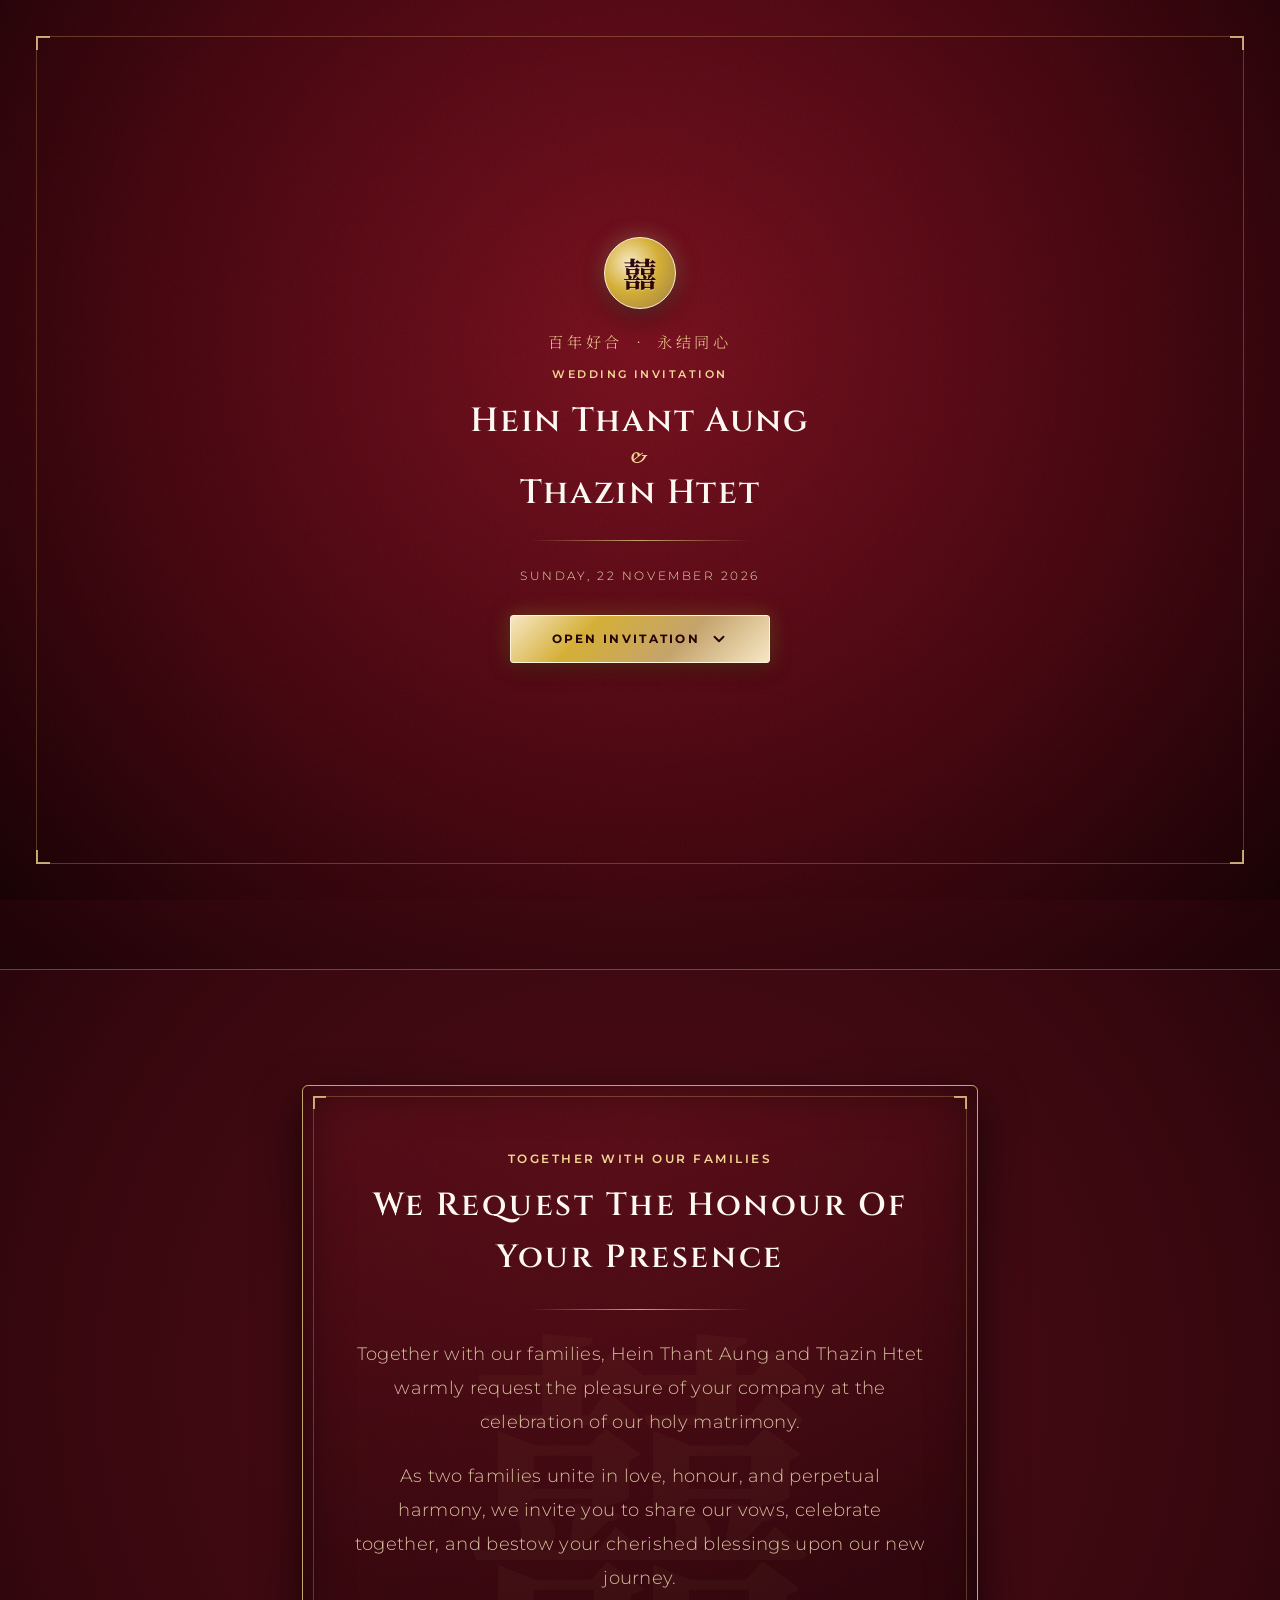
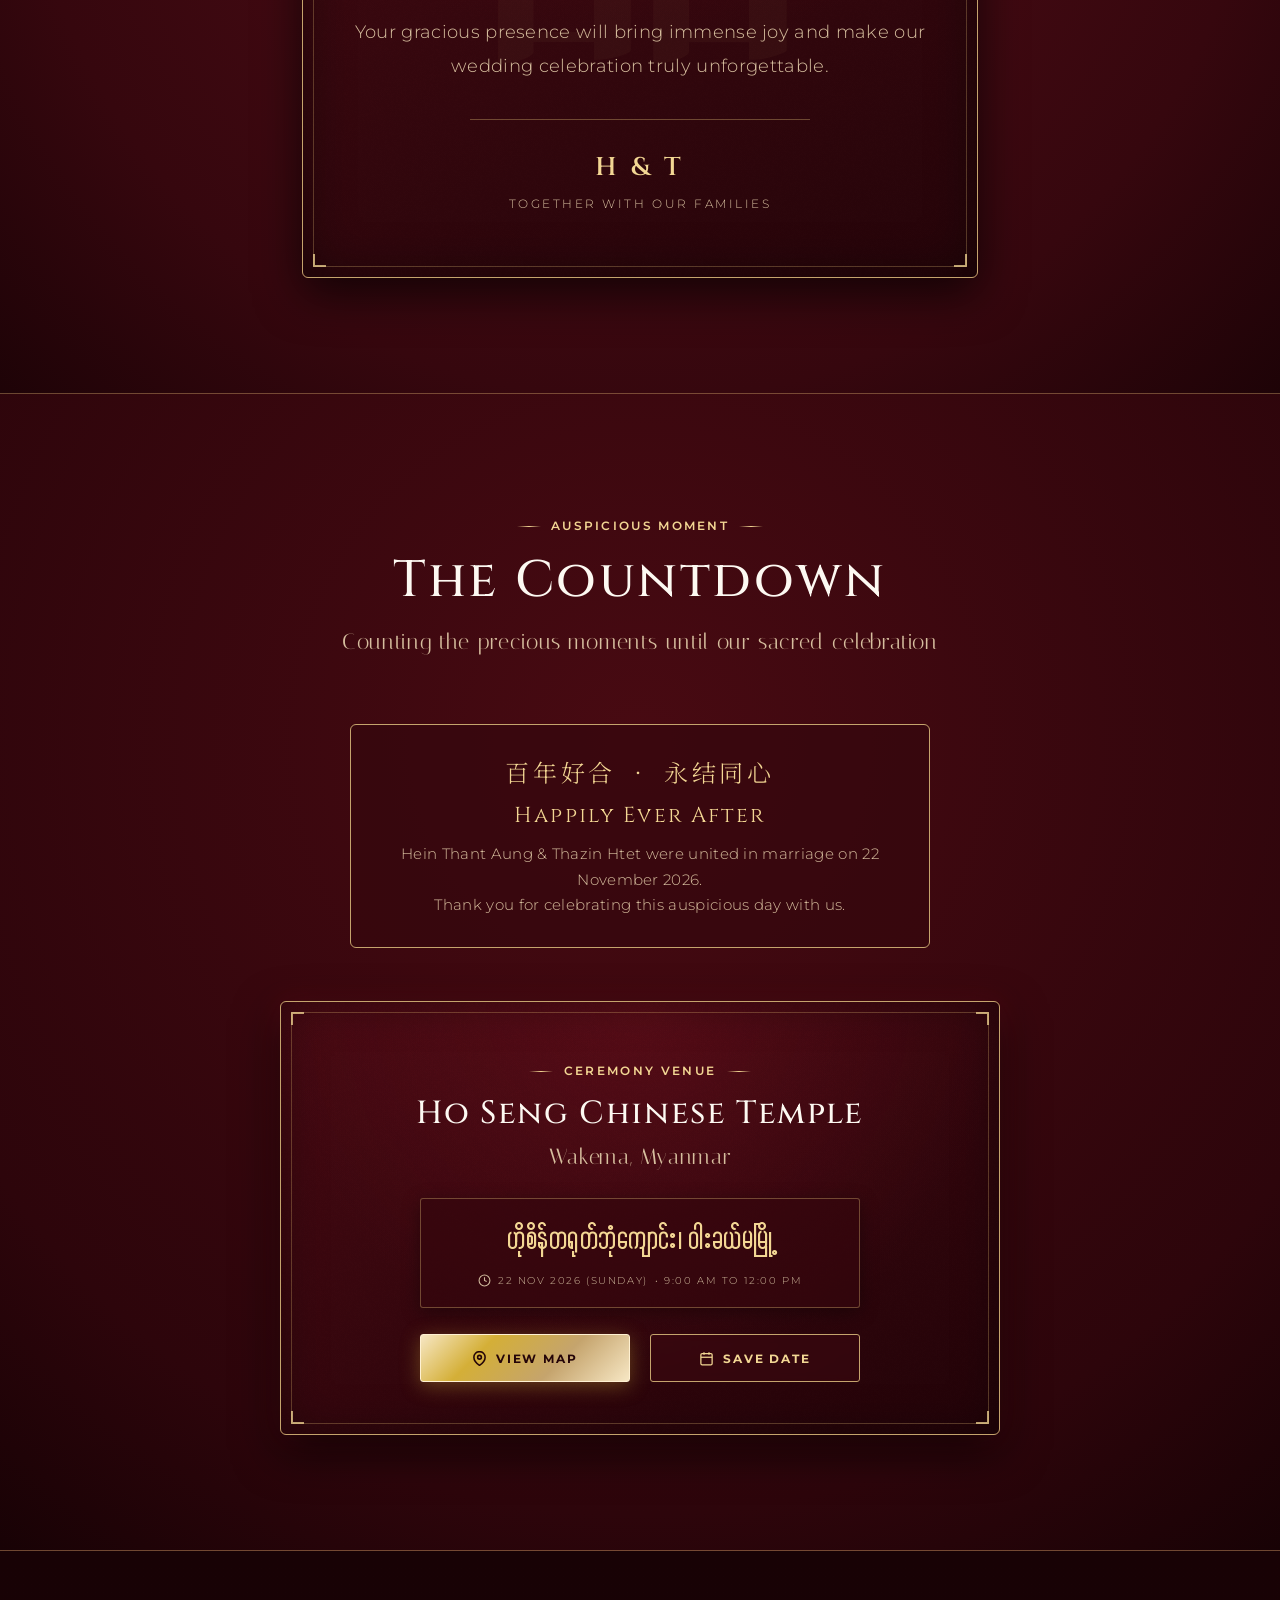
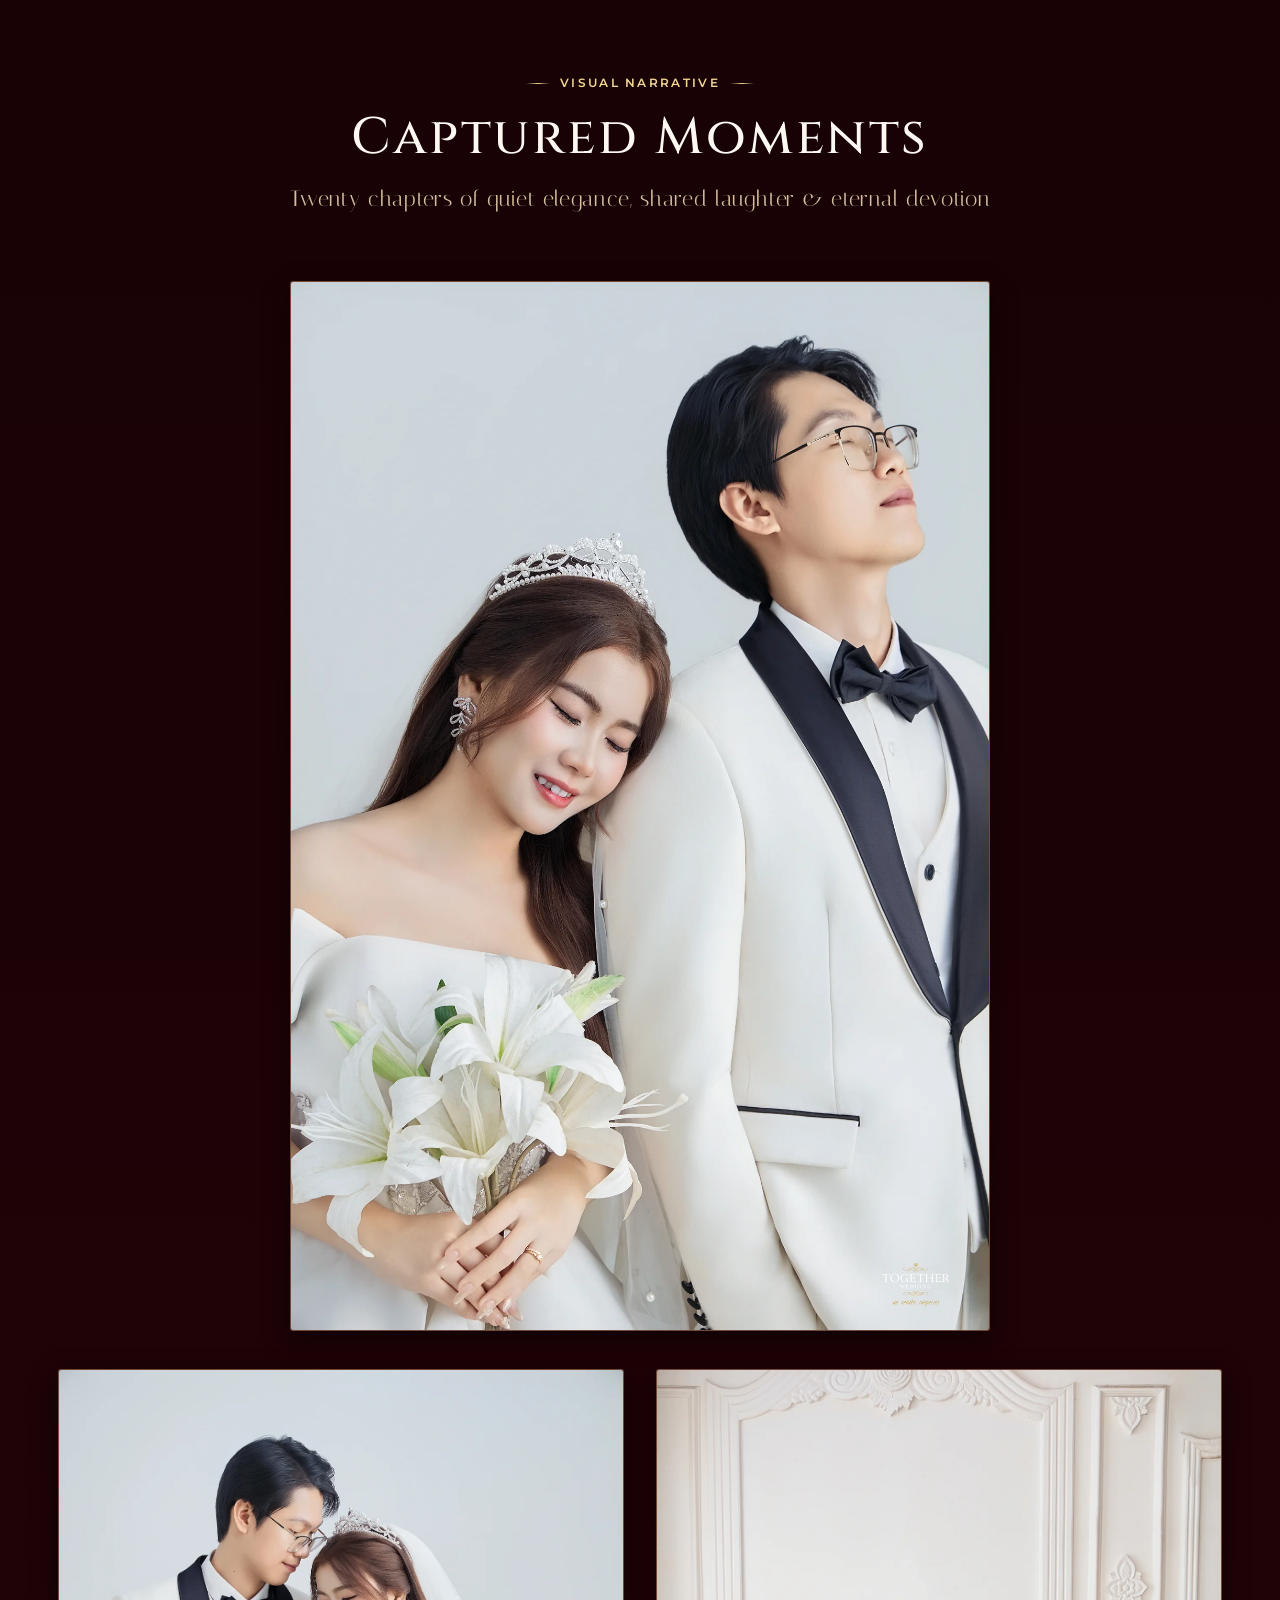
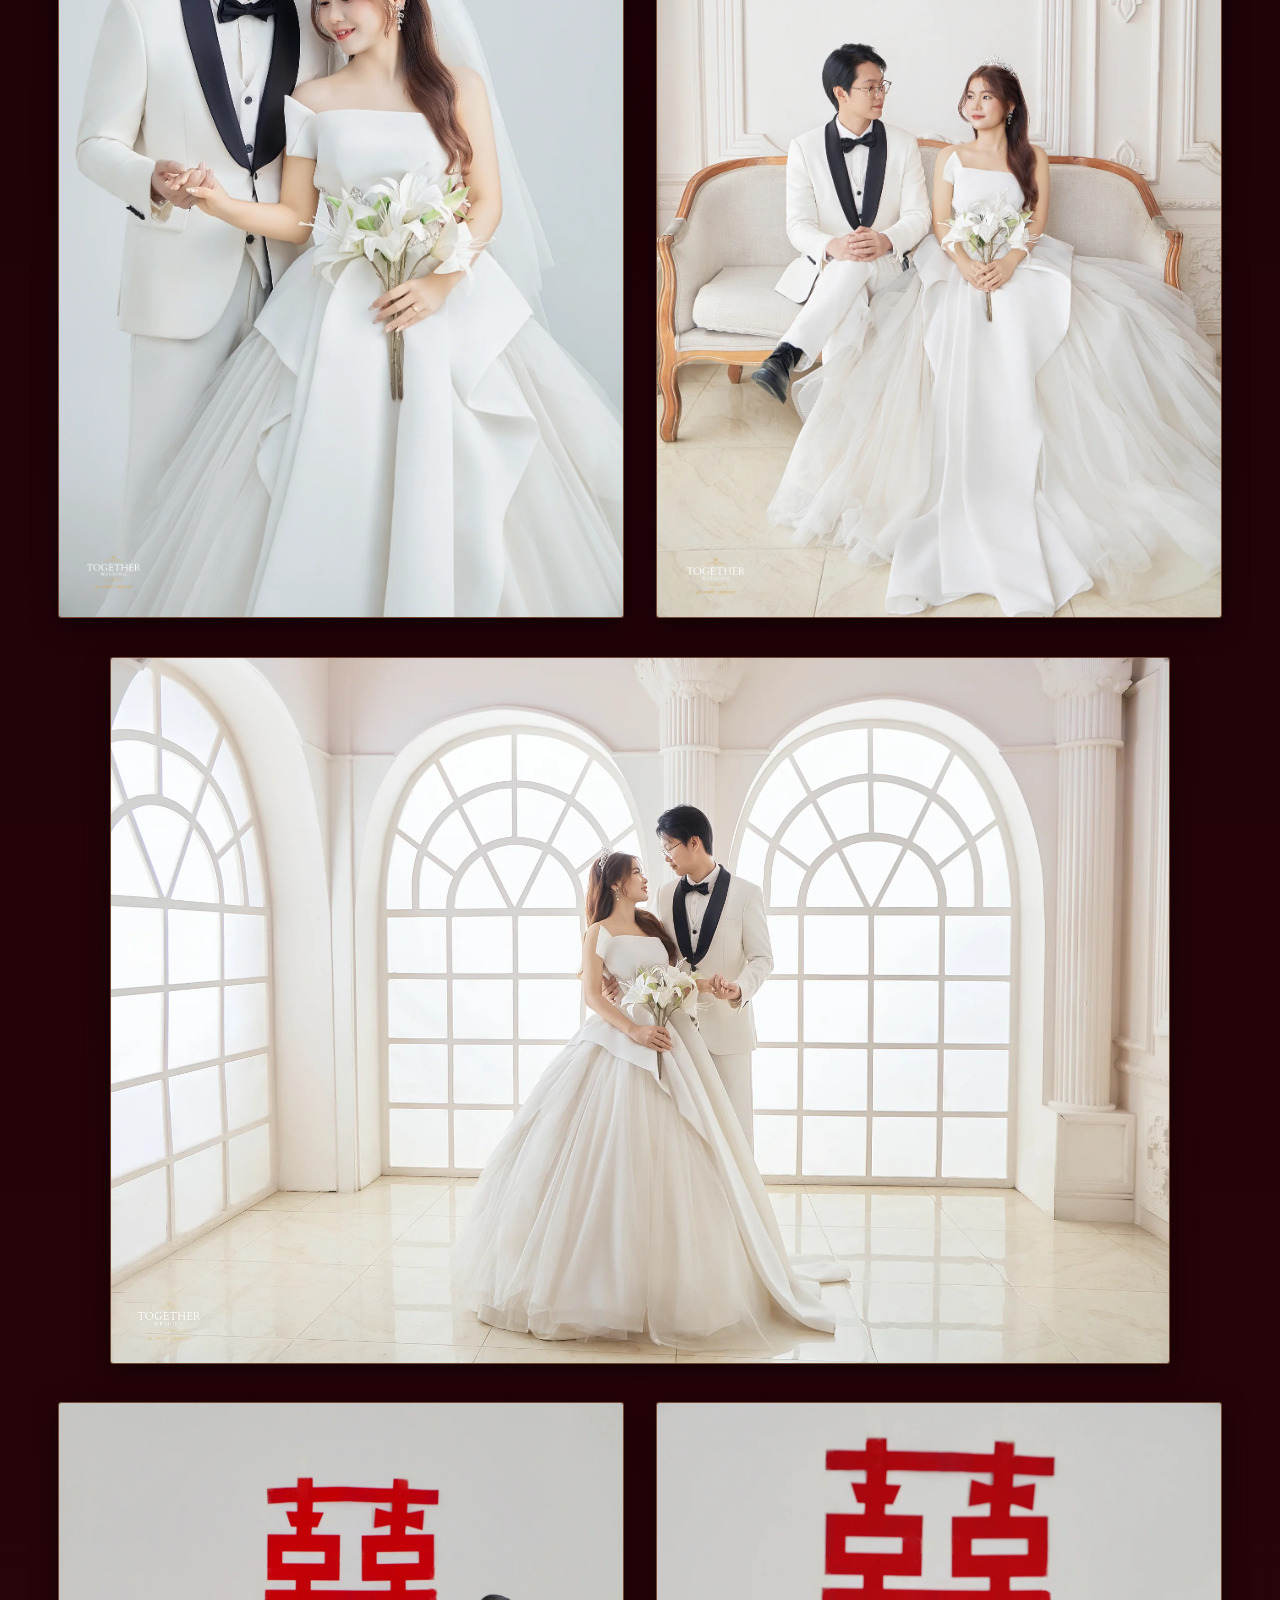
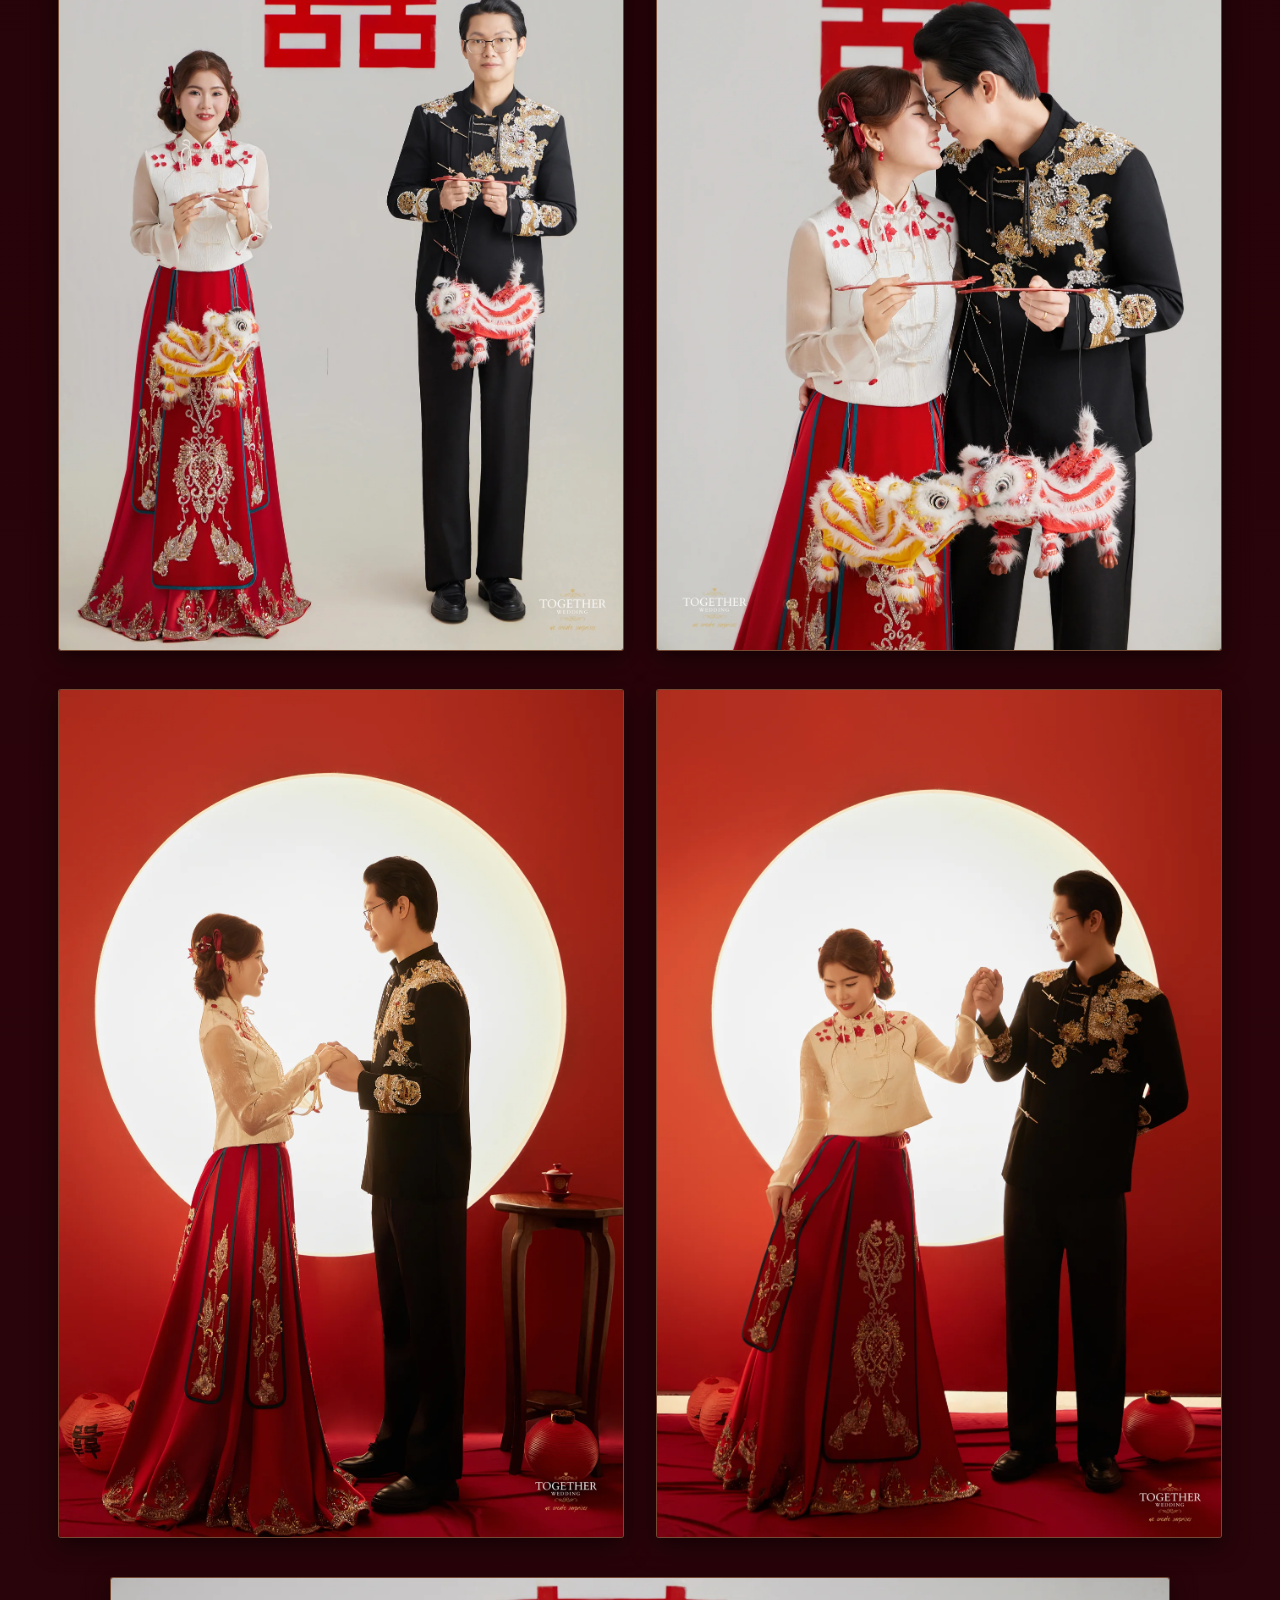
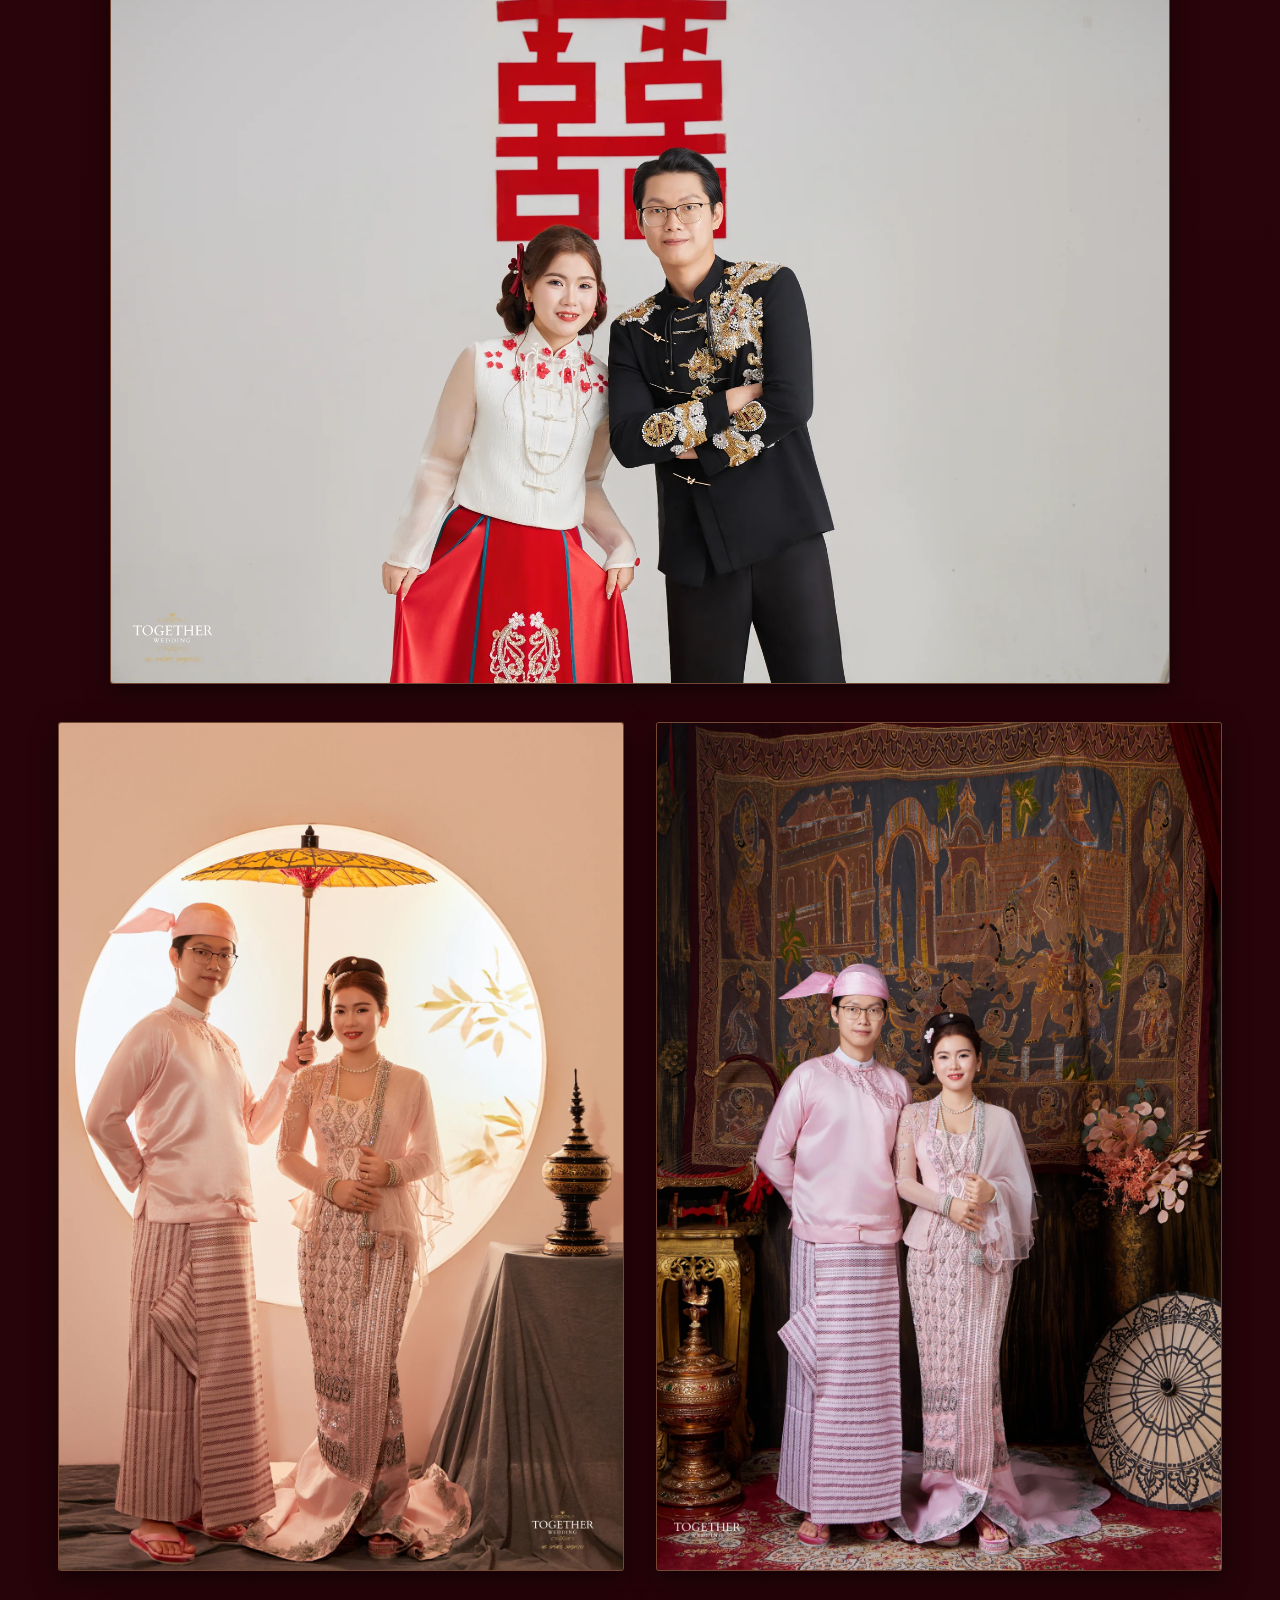
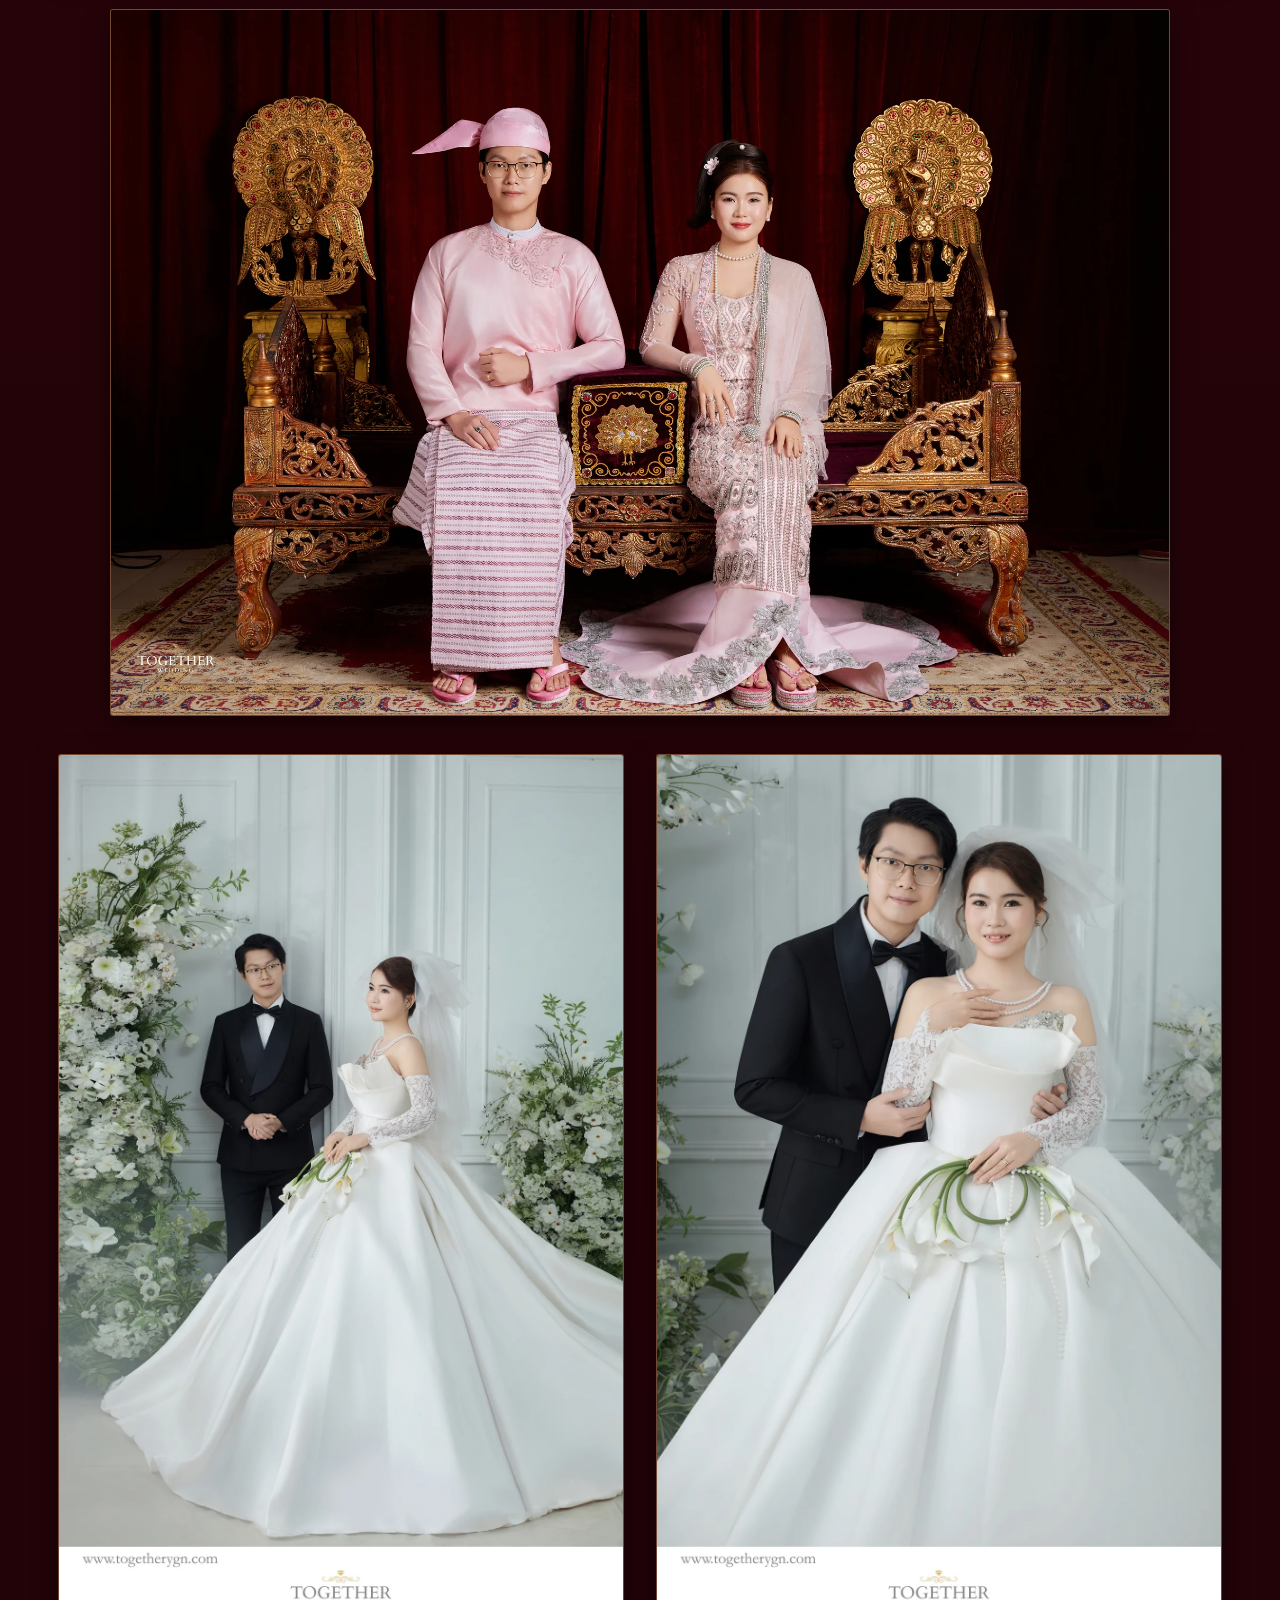
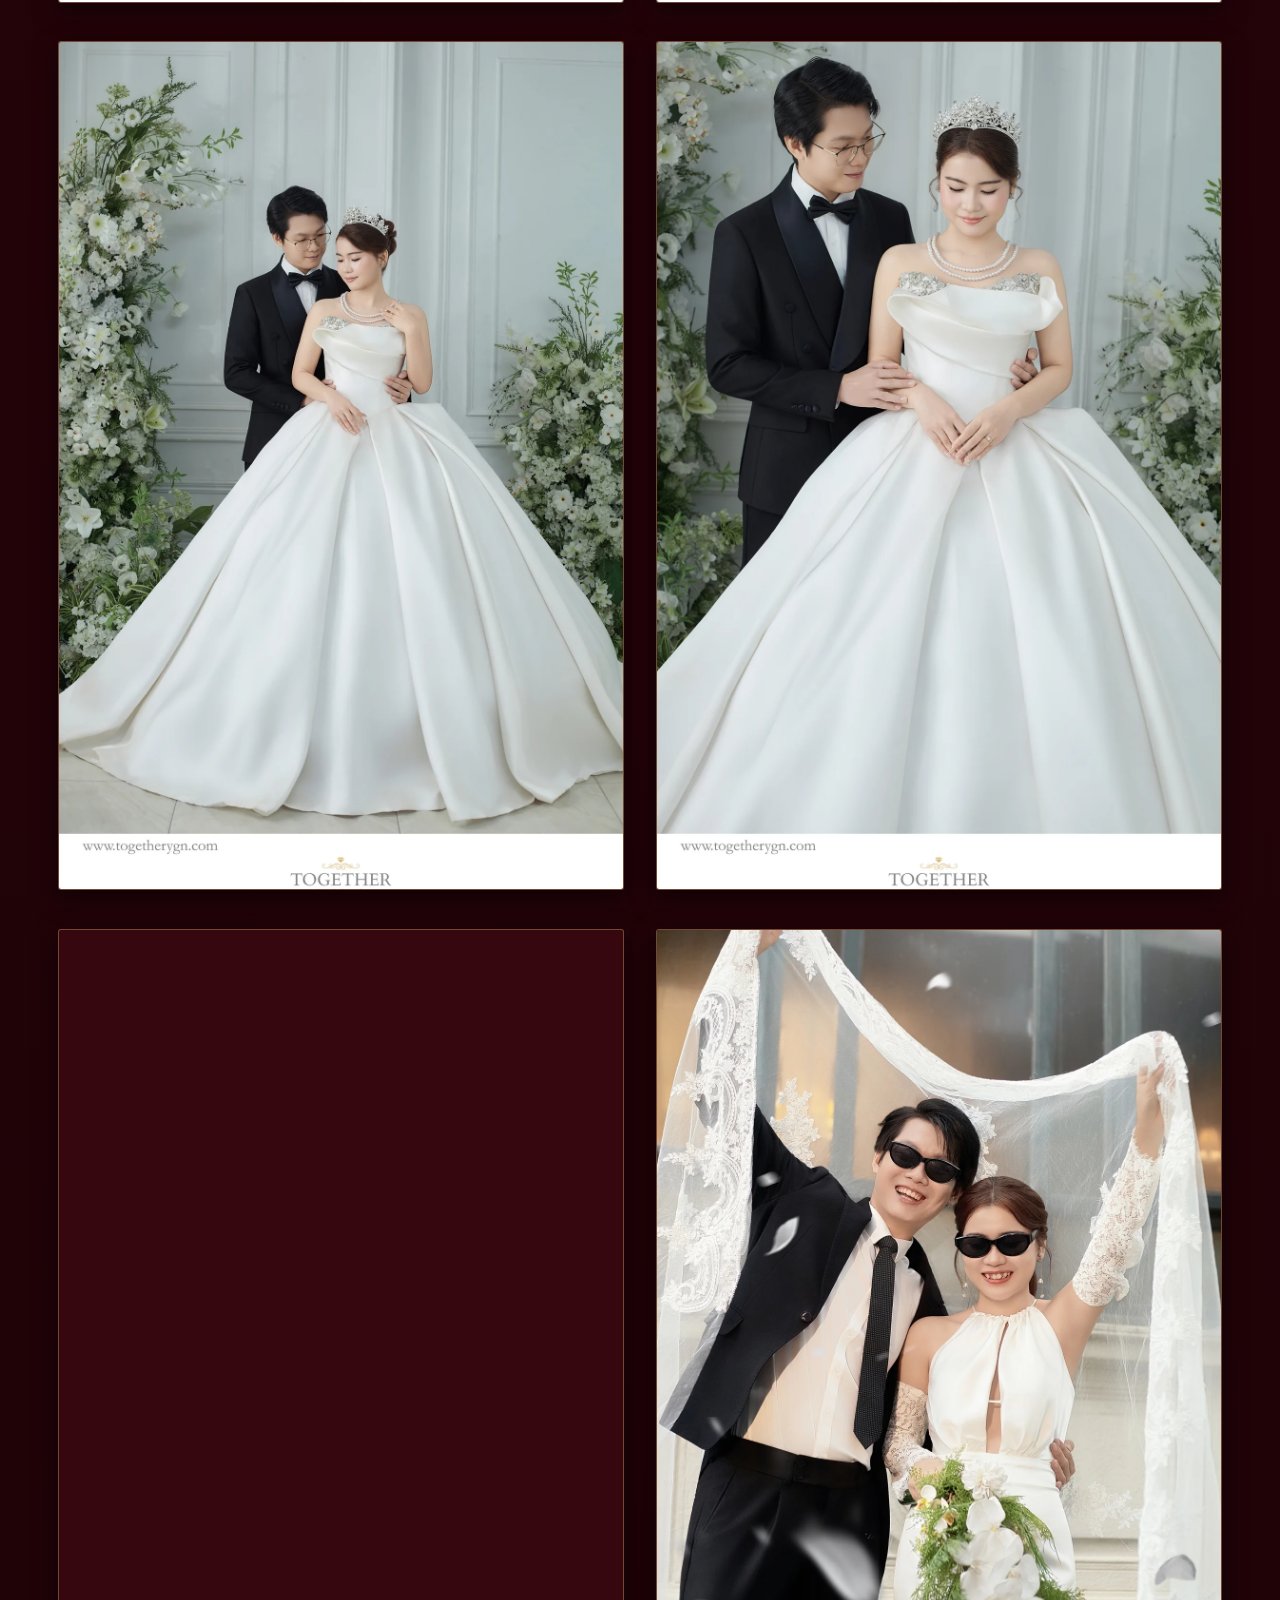
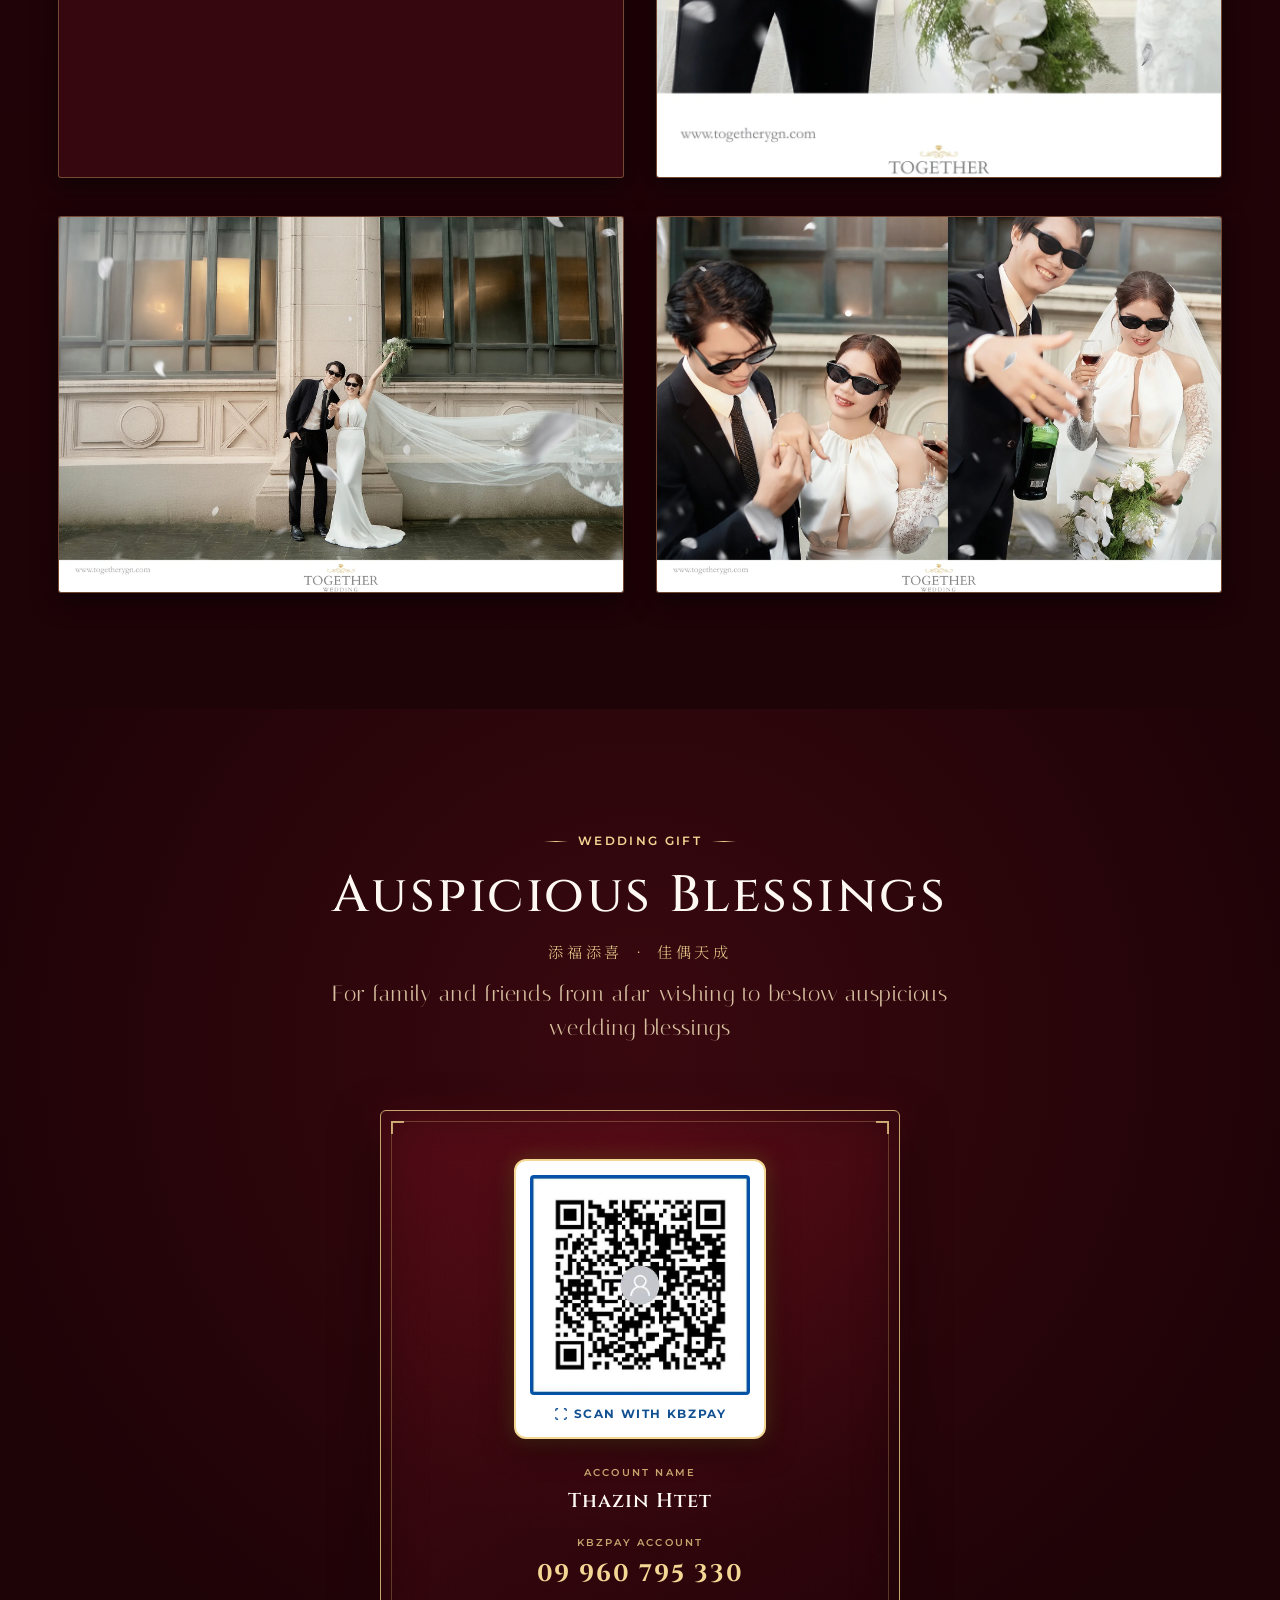
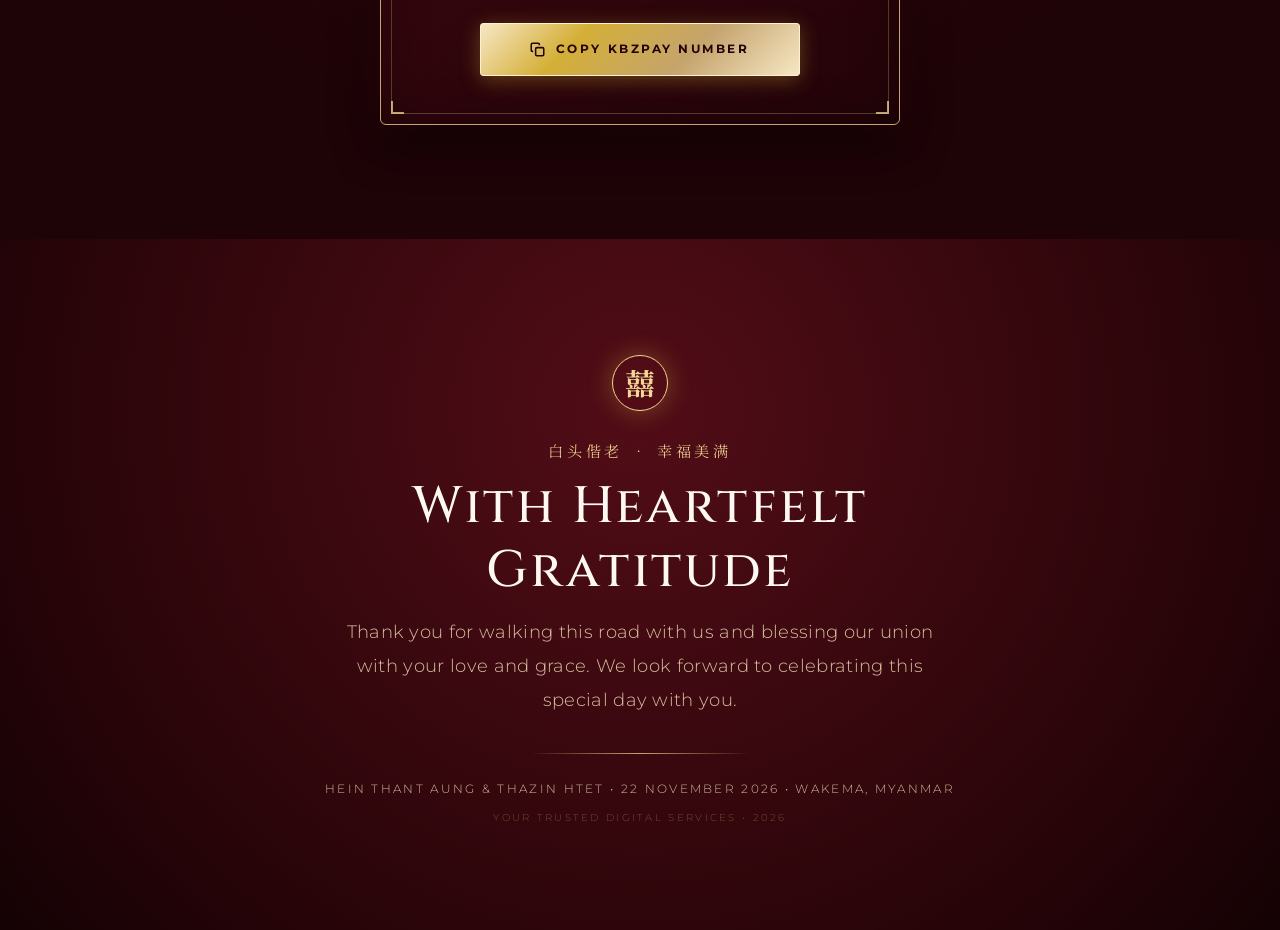
==== commit 65455e9a: "revert(hta-tzh): revert Chinese corner accents and remove big watermark from welcome screen" ====
--- a/hta-tzh/index.html
+++ b/hta-tzh/index.html
@@ -24,11 +24,11 @@
   <link href="https://fonts.googleapis.com/css2?family=Cinzel+Decorative:wght@400;600;700&family=Cinzel:wght@400;500;600;700&family=Italiana&family=Montserrat:ital,wght@0,300;0,400;0,500;0,600;1,300&family=Noto+Serif+SC:wght@400;600;700&display=swap" rel="stylesheet">
 
   <!-- Stylesheets (All Relative for Subdirectory Compatibility) -->
-  <link rel="stylesheet" href="./css/variables.css?v=1.9.4">
-  <link rel="stylesheet" href="./css/reset.css?v=1.9.4">
-  <link rel="stylesheet" href="./css/base.css?v=1.9.4">
-  <link rel="stylesheet" href="./css/components.css?v=1.9.4">
-  <link rel="stylesheet" href="./css/animations.css?v=1.9.4">
+  <link rel="stylesheet" href="./css/variables.css?v=1.9.5">
+  <link rel="stylesheet" href="./css/reset.css?v=1.9.5">
+  <link rel="stylesheet" href="./css/base.css?v=1.9.5">
+  <link rel="stylesheet" href="./css/components.css?v=1.9.5">
+  <link rel="stylesheet" href="./css/animations.css?v=1.9.5">
 </head>
 <body class="intro-active">
 
@@ -43,9 +43,6 @@
       <span class="intro-corner intro-corner-bl"></span>
       <span class="intro-corner intro-corner-br"></span>
     </div>
-
-    <!-- Subtle Faint Double Happiness Background Watermark -->
-    <div class="intro-watermark-seal" aria-hidden="true">囍</div>
 
     <div class="intro-content">
       <div class="double-happiness-seal" aria-hidden="true">
@@ -400,11 +397,11 @@
   <div id="toast-notice" class="toast-notice" role="status" aria-live="polite"></div>
 
   <!-- Scripts (All Relative for Subdirectory Compatibility) -->
-  <script src="./config.js?v=1.9.4"></script>
-  <script src="./js/audio.js?v=1.9.4"></script>
-  <script src="./js/countdown.js?v=1.9.4"></script>
-  <script src="./js/gallery.js?v=1.9.4"></script>
-  <script src="./js/calendar.js?v=1.9.4"></script>
-  <script src="./js/app.js?v=1.9.4"></script>
+  <script src="./config.js?v=1.9.5"></script>
+  <script src="./js/audio.js?v=1.9.5"></script>
+  <script src="./js/countdown.js?v=1.9.5"></script>
+  <script src="./js/gallery.js?v=1.9.5"></script>
+  <script src="./js/calendar.js?v=1.9.5"></script>
+  <script src="./js/app.js?v=1.9.5"></script>
 </body>
 </html>
--- a/hta-tzh/css/components.css
+++ b/hta-tzh/css/components.css
@@ -39,53 +39,33 @@
   mix-blend-mode: overlay;
 }
 
-/* Subtle Regal Double Happiness Seal Watermark */
-.intro-watermark-seal {
-  position: absolute;
-  top: 50%;
-  left: 50%;
-  transform: translate(-50%, -50%);
-  font-family: var(--font-chinese);
-  font-size: clamp(16rem, 36vw, 26rem);
-  font-weight: 700;
-  color: #E5C378;
-  opacity: 0.032;
-  pointer-events: none;
-  line-height: 1;
-  user-select: none;
-  z-index: 1;
-}
-
 body.intro-active {
   overflow: hidden !important;
   touch-action: none;
 }
 
-/* Subtle Hairline Frame with Traditional Chinese Decorative Corners */
+/* Subtle Hairline Frame with Traditional Corner Brackets */
 .intro-frame {
   position: absolute;
-  inset: clamp(0.85rem, 3vw, 2rem);
-  border: 1px solid rgba(229, 195, 120, 0.25);
+  inset: clamp(1rem, 3.5vw, 2.25rem);
+  border: 1px solid rgba(229, 195, 120, 0.28);
   pointer-events: none;
   z-index: 2;
 }
 
 .intro-corner {
   position: absolute;
-  width: clamp(38px, 9vw, 56px);
-  height: clamp(38px, 9vw, 56px);
-  background-image: url('../assets/images/corner-accent.svg');
-  background-size: contain;
-  background-repeat: no-repeat;
-  pointer-events: none;
-  opacity: 0.9;
-  filter: drop-shadow(0 1px 3px rgba(0, 0, 0, 0.45));
-}
-
-.intro-corner-tl { top: -1px; left: -1px; transform-origin: top left; }
-.intro-corner-tr { top: -1px; right: -1px; transform: scaleX(-1); transform-origin: top right; }
-.intro-corner-bl { bottom: -1px; left: -1px; transform: scaleY(-1); transform-origin: bottom left; }
-.intro-corner-br { bottom: -1px; right: -1px; transform: scale(-1); transform-origin: bottom right; }
+  width: 14px;
+  height: 14px;
+  border-color: var(--color-gold-bright);
+  border-style: solid;
+  opacity: 0.75;
+}
+
+.intro-corner-tl { top: -1px; left: -1px; border-width: 2px 0 0 2px; }
+.intro-corner-tr { top: -1px; right: -1px; border-width: 2px 2px 0 0; }
+.intro-corner-bl { bottom: -1px; left: -1px; border-width: 0 0 2px 2px; }
+.intro-corner-br { bottom: -1px; right: -1px; border-width: 0 2px 2px 0; }
 
 /* Centered Presentation Content */
 .intro-content {
@@ -130,10 +110,6 @@
 }
 
 .intro-badge {
-  display: inline-flex;
-  align-items: center;
-  justify-content: center;
-  gap: 0.75rem;
   font-size: 0.7rem;
   font-weight: 600;
   letter-spacing: 0.22em;
@@ -141,20 +117,6 @@
   color: var(--color-gold-bright);
   margin-bottom: 1rem;
   white-space: nowrap;
-}
-
-.intro-badge::before,
-.intro-badge::after {
-  content: "";
-  display: inline-block;
-  width: clamp(24px, 6vw, 36px);
-  height: 1px;
-  background: linear-gradient(to right, transparent, var(--color-gold-bright));
-  opacity: 0.75;
-}
-
-.intro-badge::after {
-  background: linear-gradient(to left, transparent, var(--color-gold-bright));
 }
 
 .intro-names-title {
@@ -462,25 +424,19 @@
 
 .card-corner {
   position: absolute;
-  width: clamp(28px, 6vw, 38px);
-  height: clamp(28px, 6vw, 38px);
-  background-image: url('../assets/images/corner-accent.svg');
-  background-size: contain;
-  background-repeat: no-repeat;
-  pointer-events: none;
-  opacity: 0.88;
-}
-
-.card-corner-tl { top: -1px; left: -1px; transform-origin: top left; }
-.card-corner-tr { top: -1px; right: -1px; transform: scaleX(-1); transform-origin: top right; }
-.card-corner-bl { bottom: -1px; left: -1px; transform: scaleY(-1); transform-origin: bottom left; }
-.card-corner-br { bottom: -1px; right: -1px; transform: scale(-1); transform-origin: bottom right; }
+  width: 13px;
+  height: 13px;
+  border-color: var(--color-gold-bright);
+  border-style: solid;
+  opacity: 0.75;
+}
+
+.card-corner-tl { top: -1px; left: -1px; border-width: 2px 0 0 2px; }
+.card-corner-tr { top: -1px; right: -1px; border-width: 2px 2px 0 0; }
+.card-corner-bl { bottom: -1px; left: -1px; border-width: 0 0 2px 2px; }
+.card-corner-br { bottom: -1px; right: -1px; border-width: 0 2px 2px 0; }
 
 .invitation-subheading-eyebrow {
-  display: inline-flex;
-  align-items: center;
-  justify-content: center;
-  gap: 0.75rem;
   font-size: var(--text-2xs);
   font-weight: 600;
   letter-spacing: 0.22em;
@@ -488,20 +444,6 @@
   color: var(--color-gold-bright);
   margin-bottom: 0.75rem;
   white-space: nowrap;
-}
-
-.invitation-subheading-eyebrow::before,
-.invitation-subheading-eyebrow::after {
-  content: "";
-  display: inline-block;
-  width: clamp(20px, 5vw, 32px);
-  height: 1px;
-  background: linear-gradient(to right, transparent, var(--color-gold-bright));
-  opacity: 0.75;
-}
-
-.invitation-subheading-eyebrow::after {
-  background: linear-gradient(to left, transparent, var(--color-gold-bright));
 }
 
 .invitation-title {
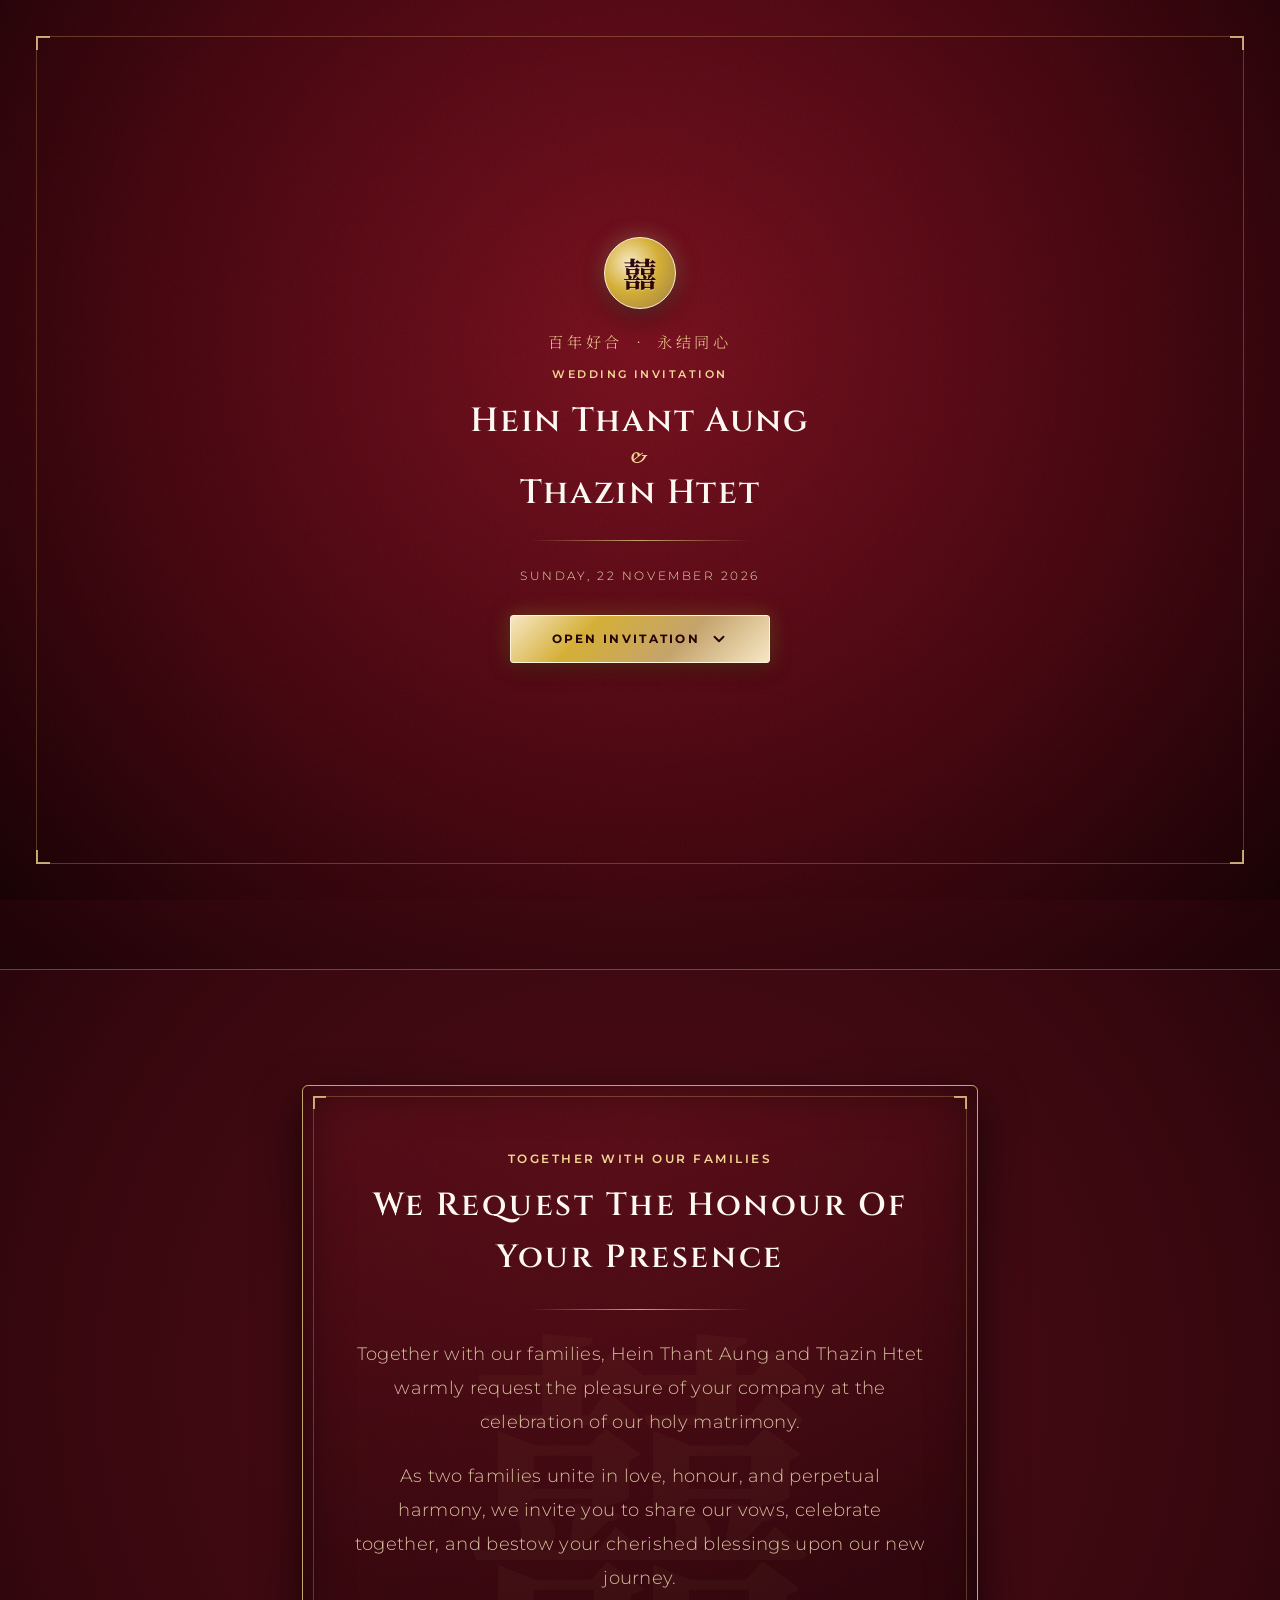
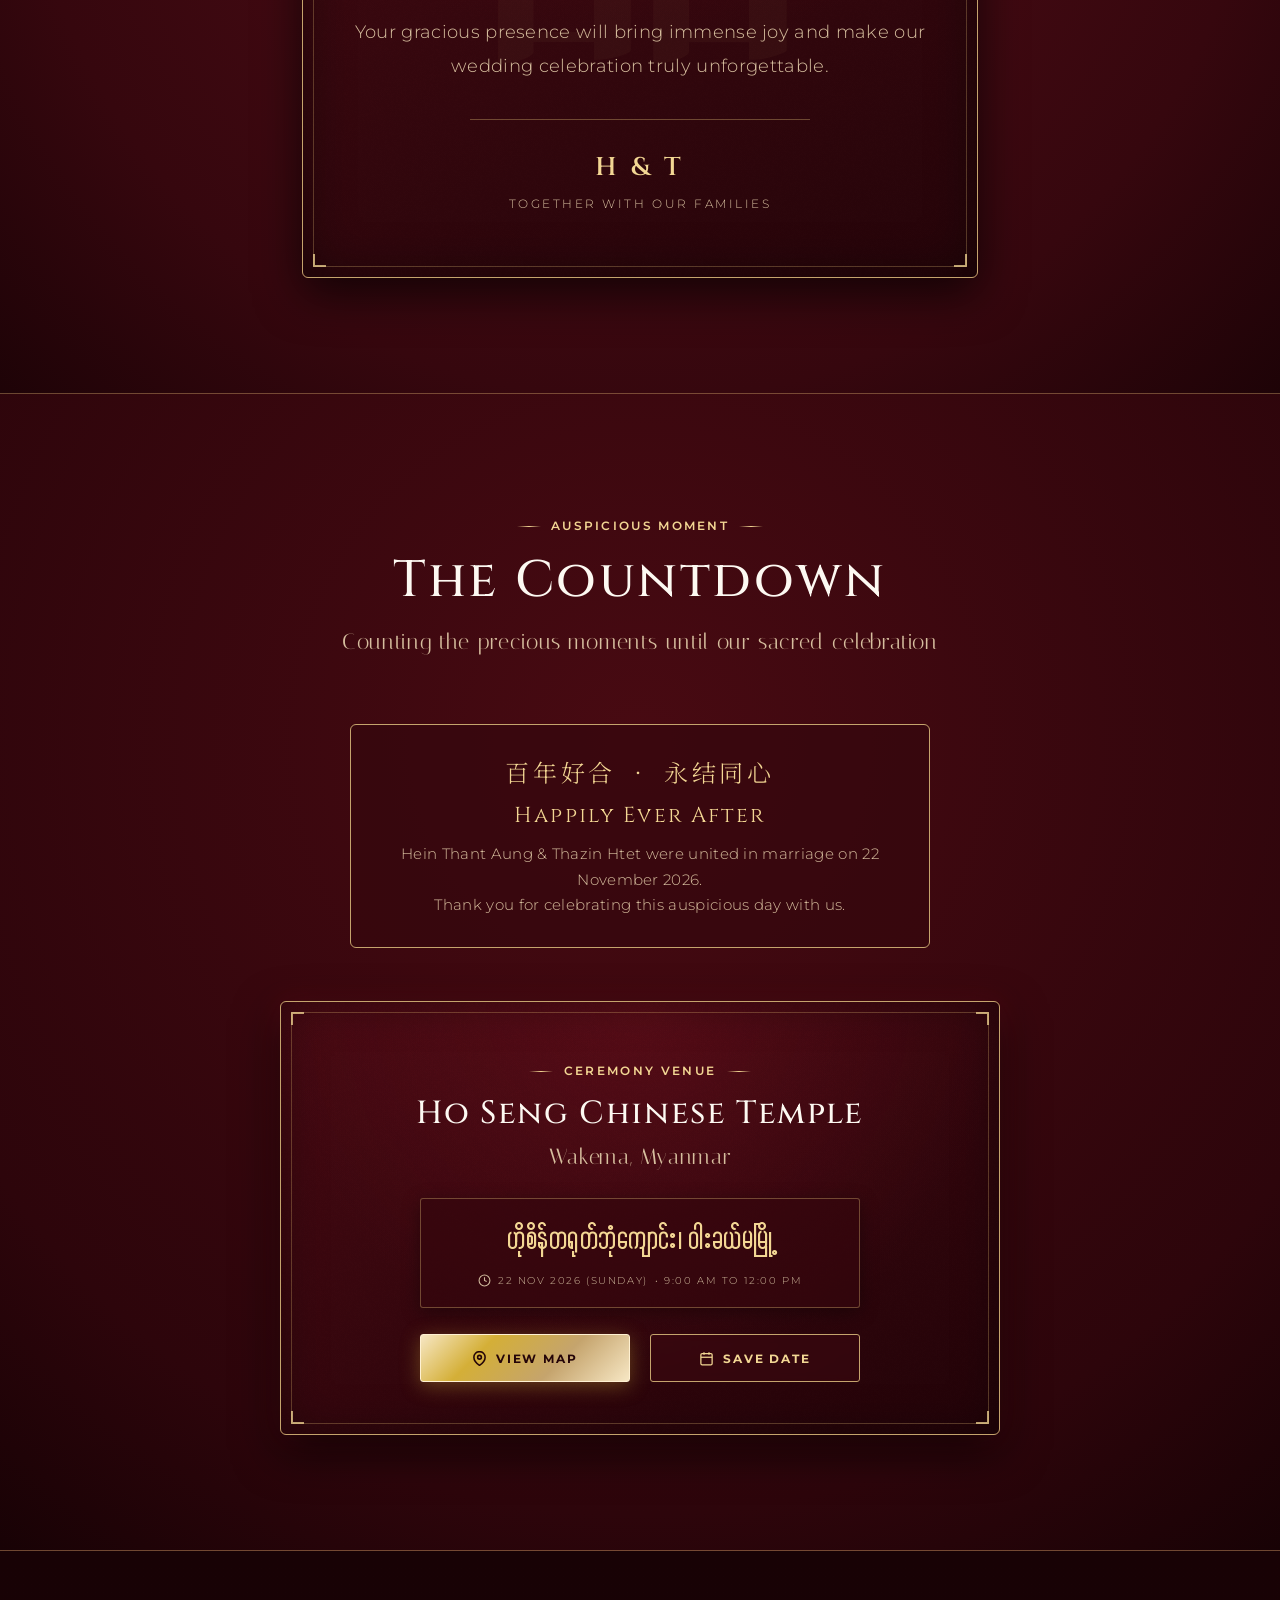
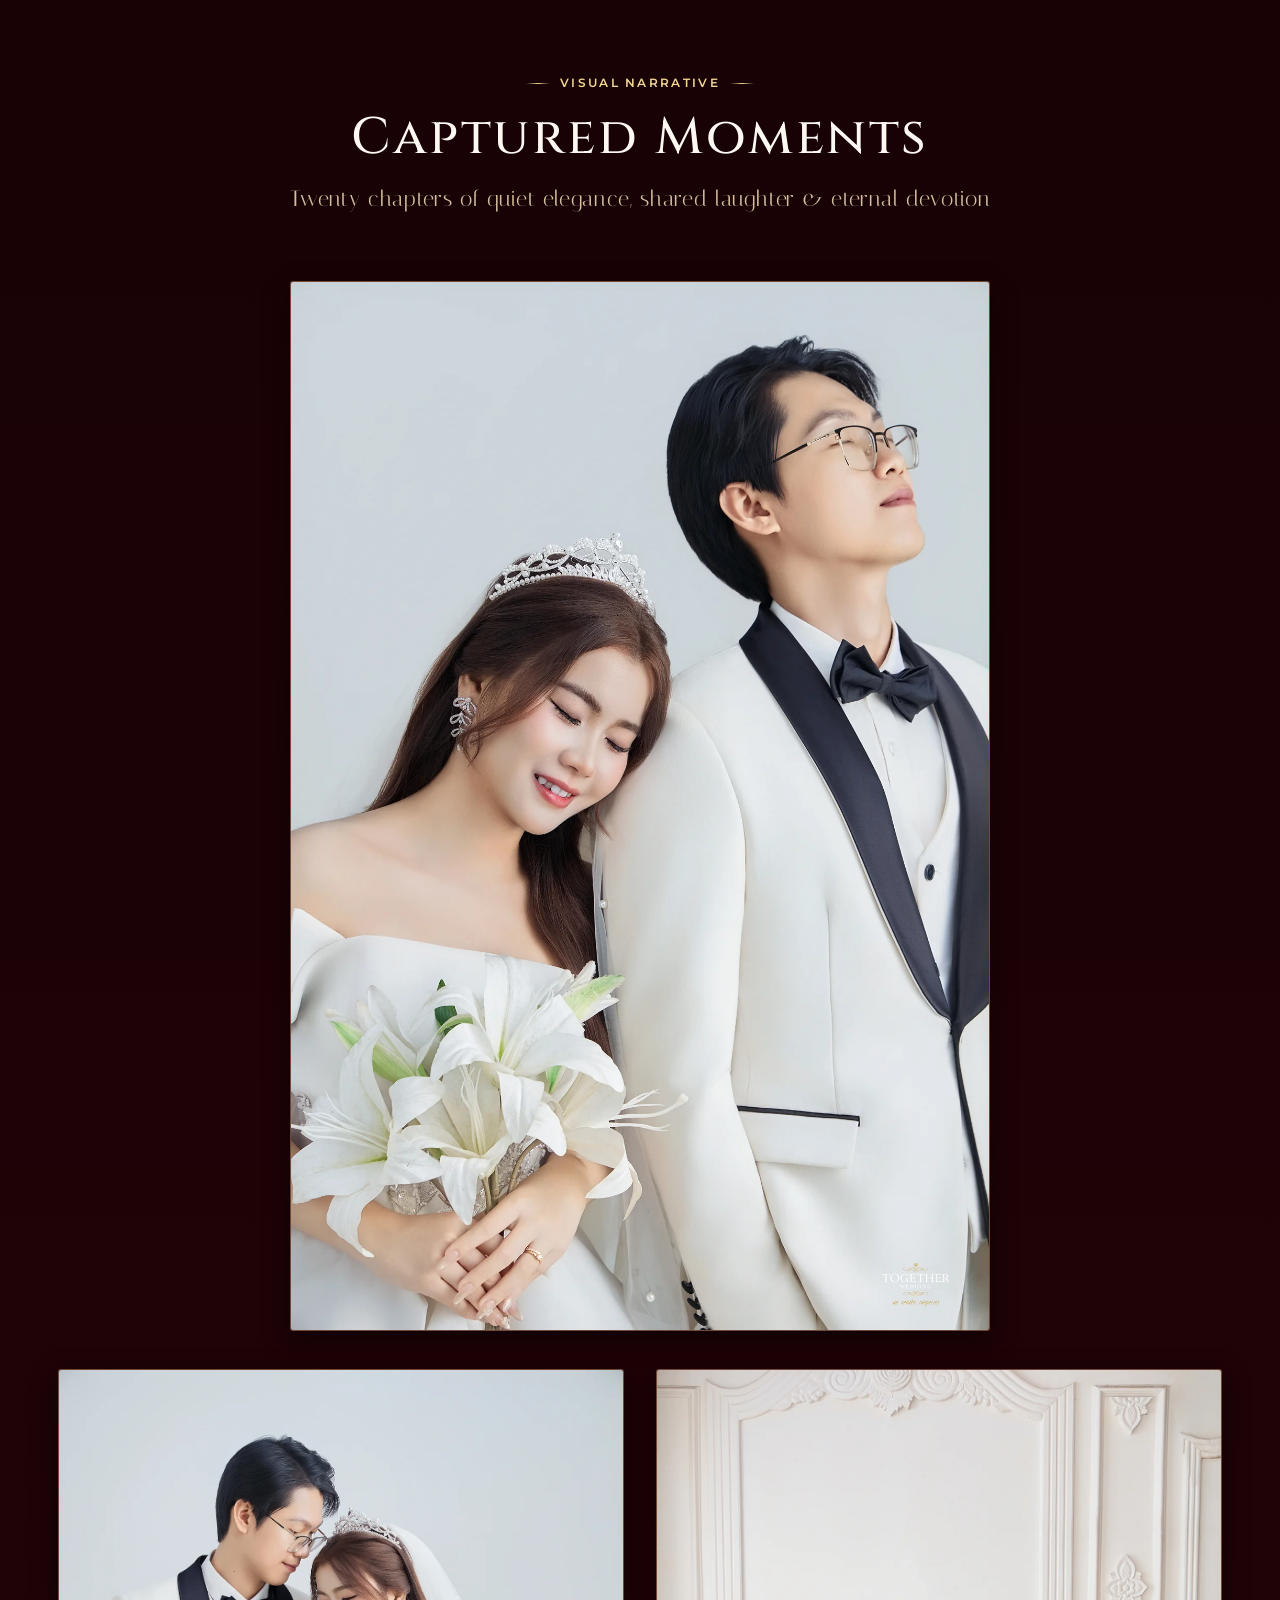
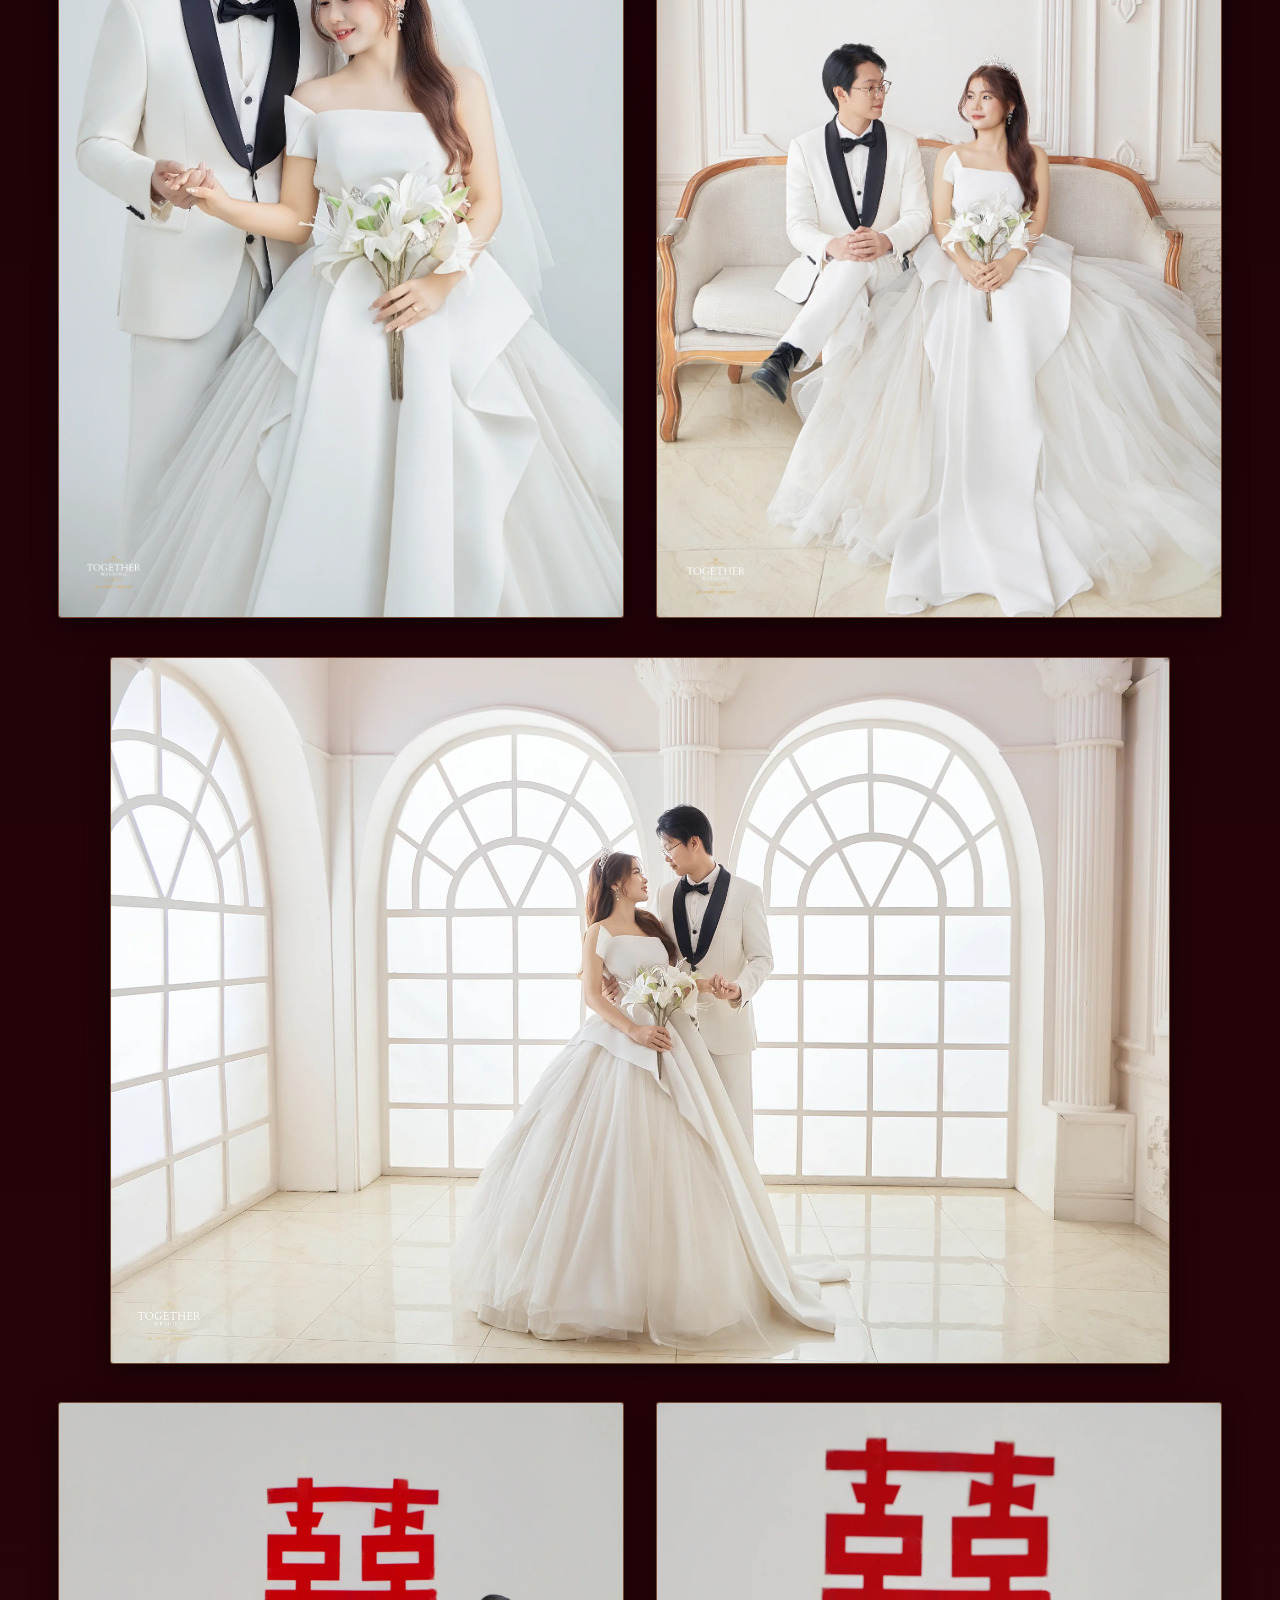
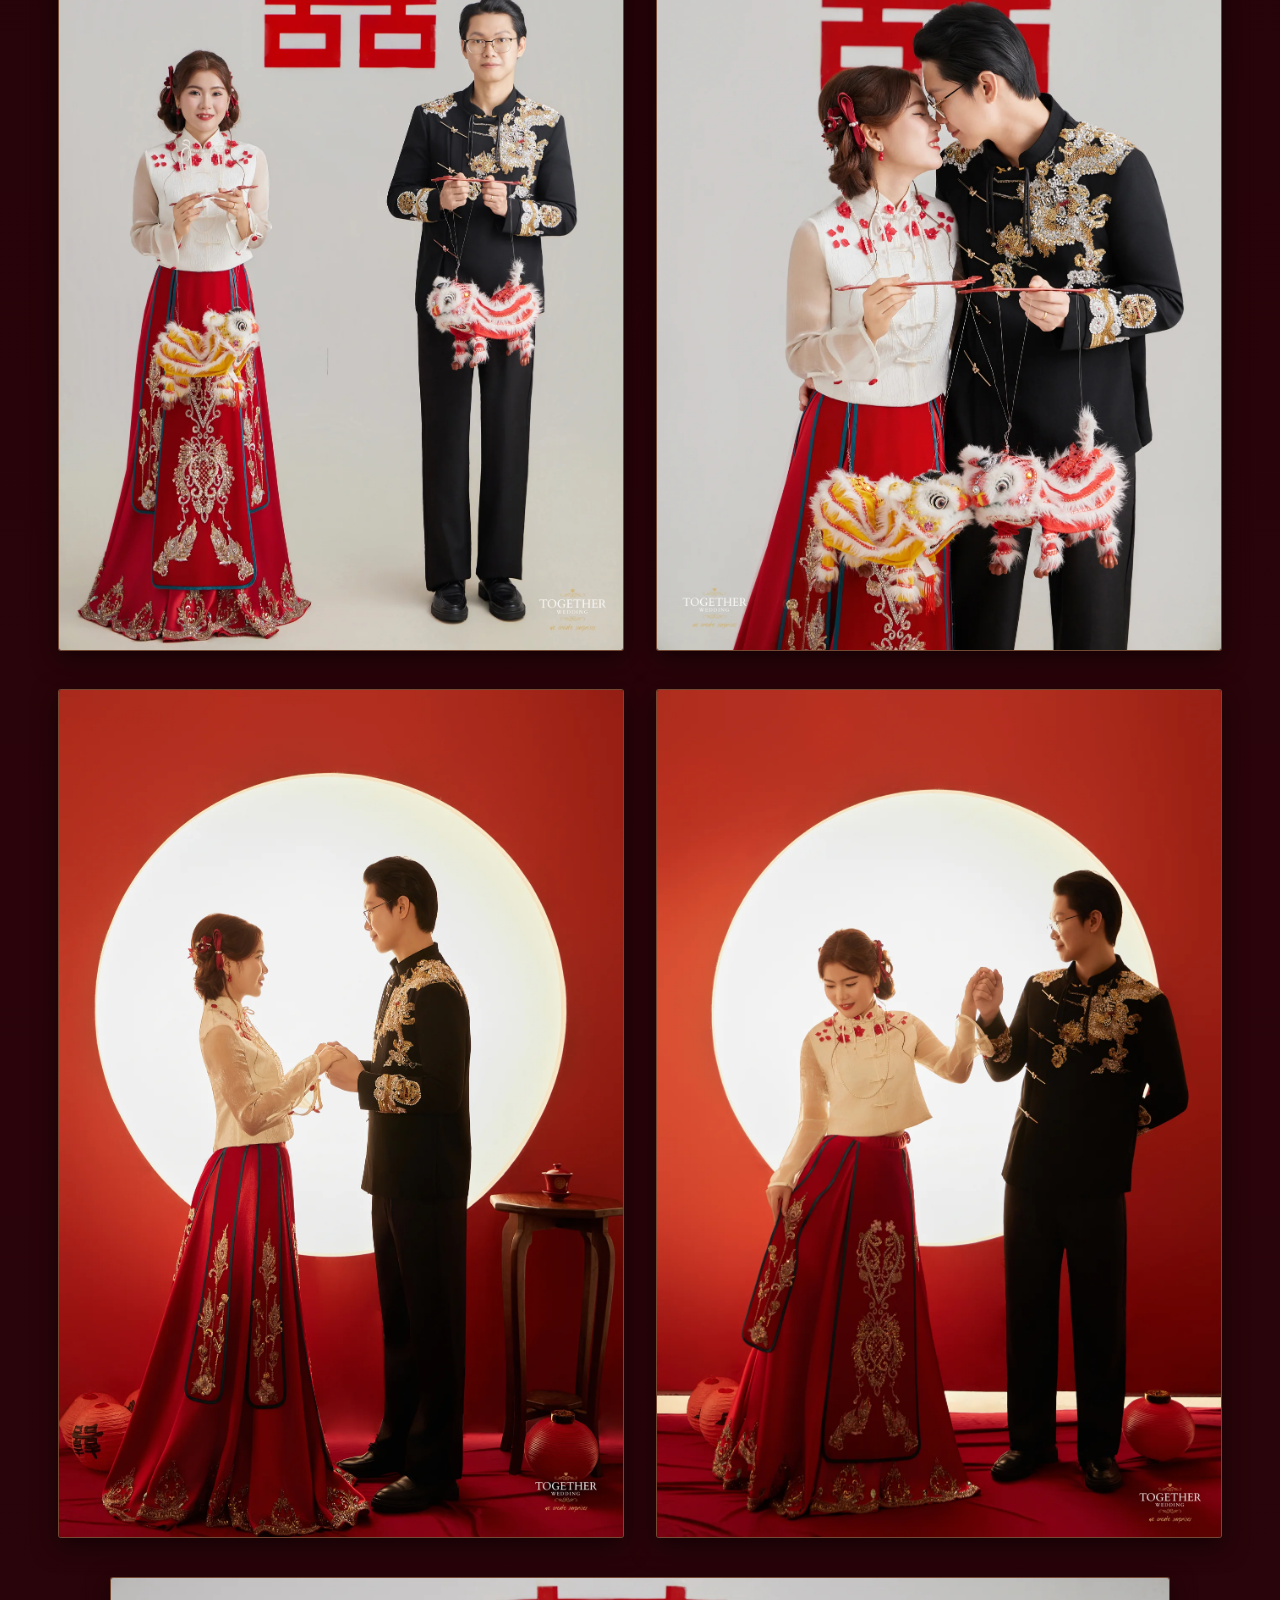
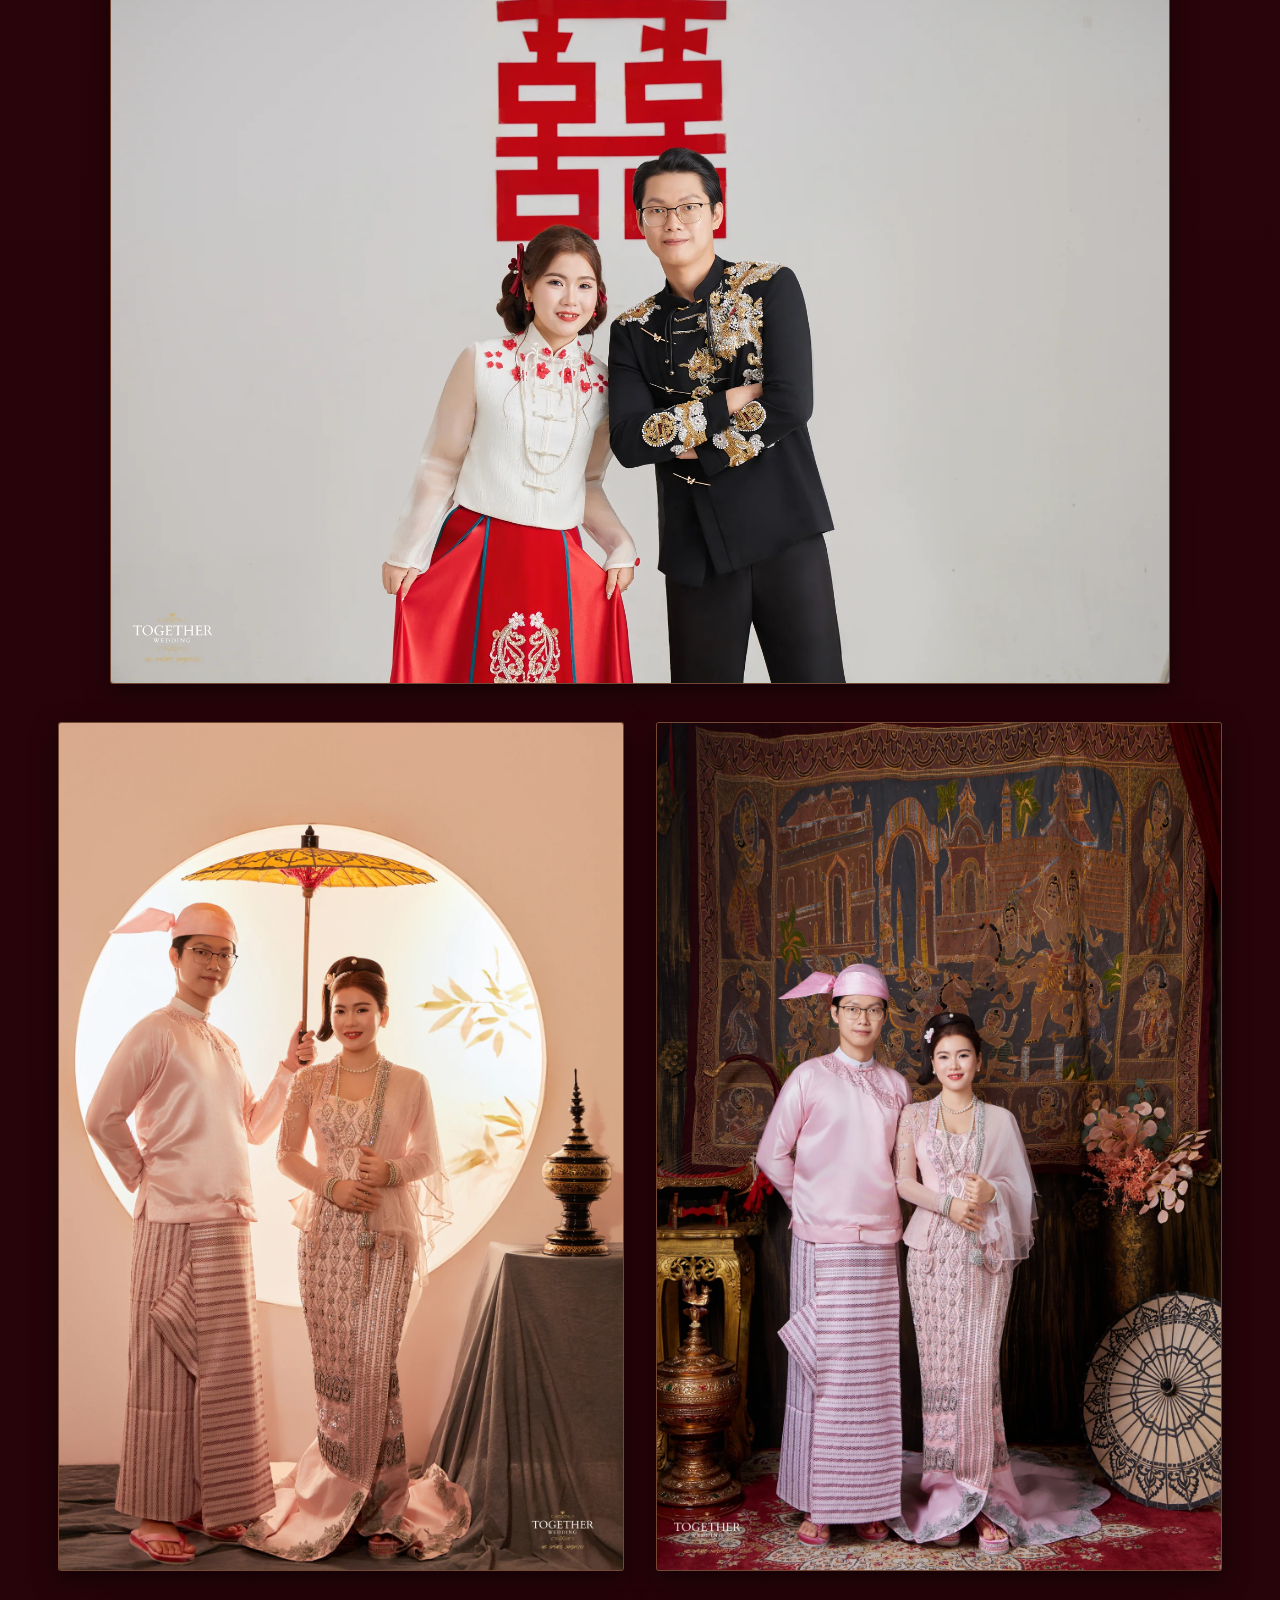
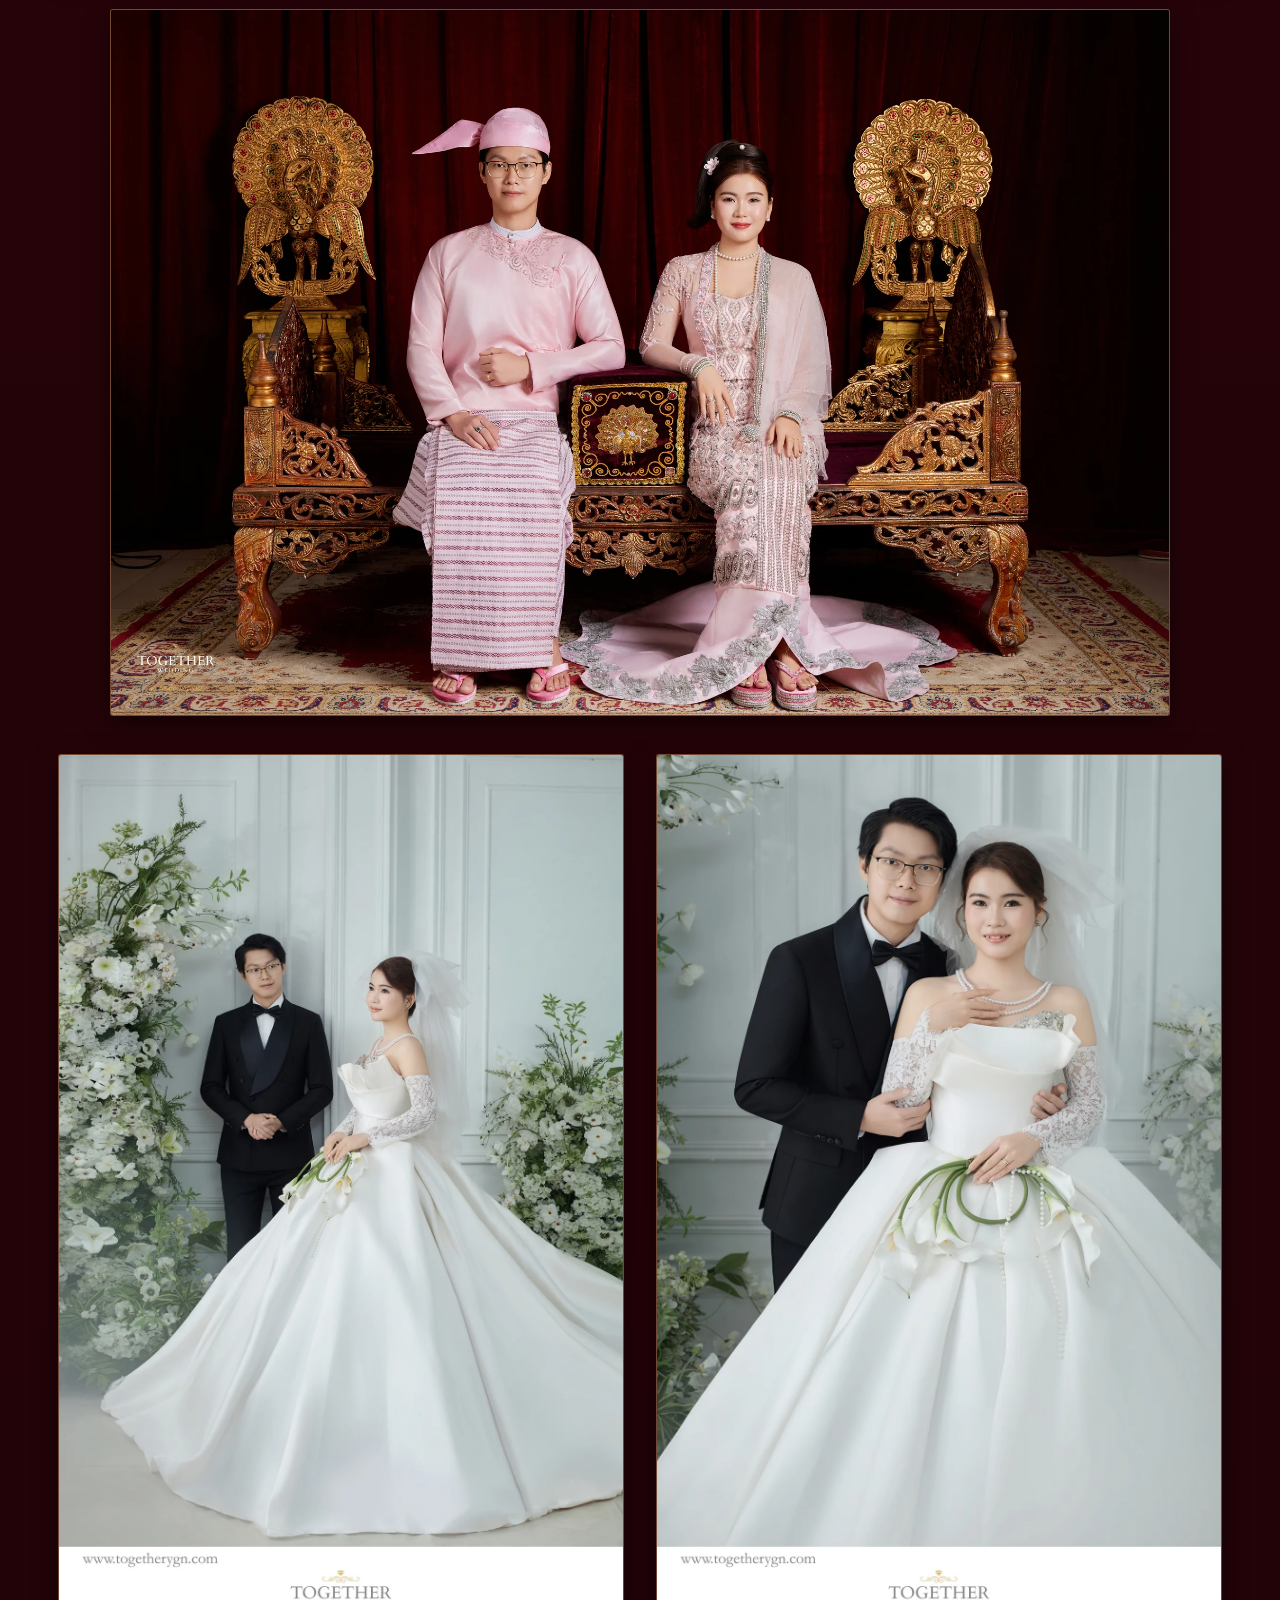
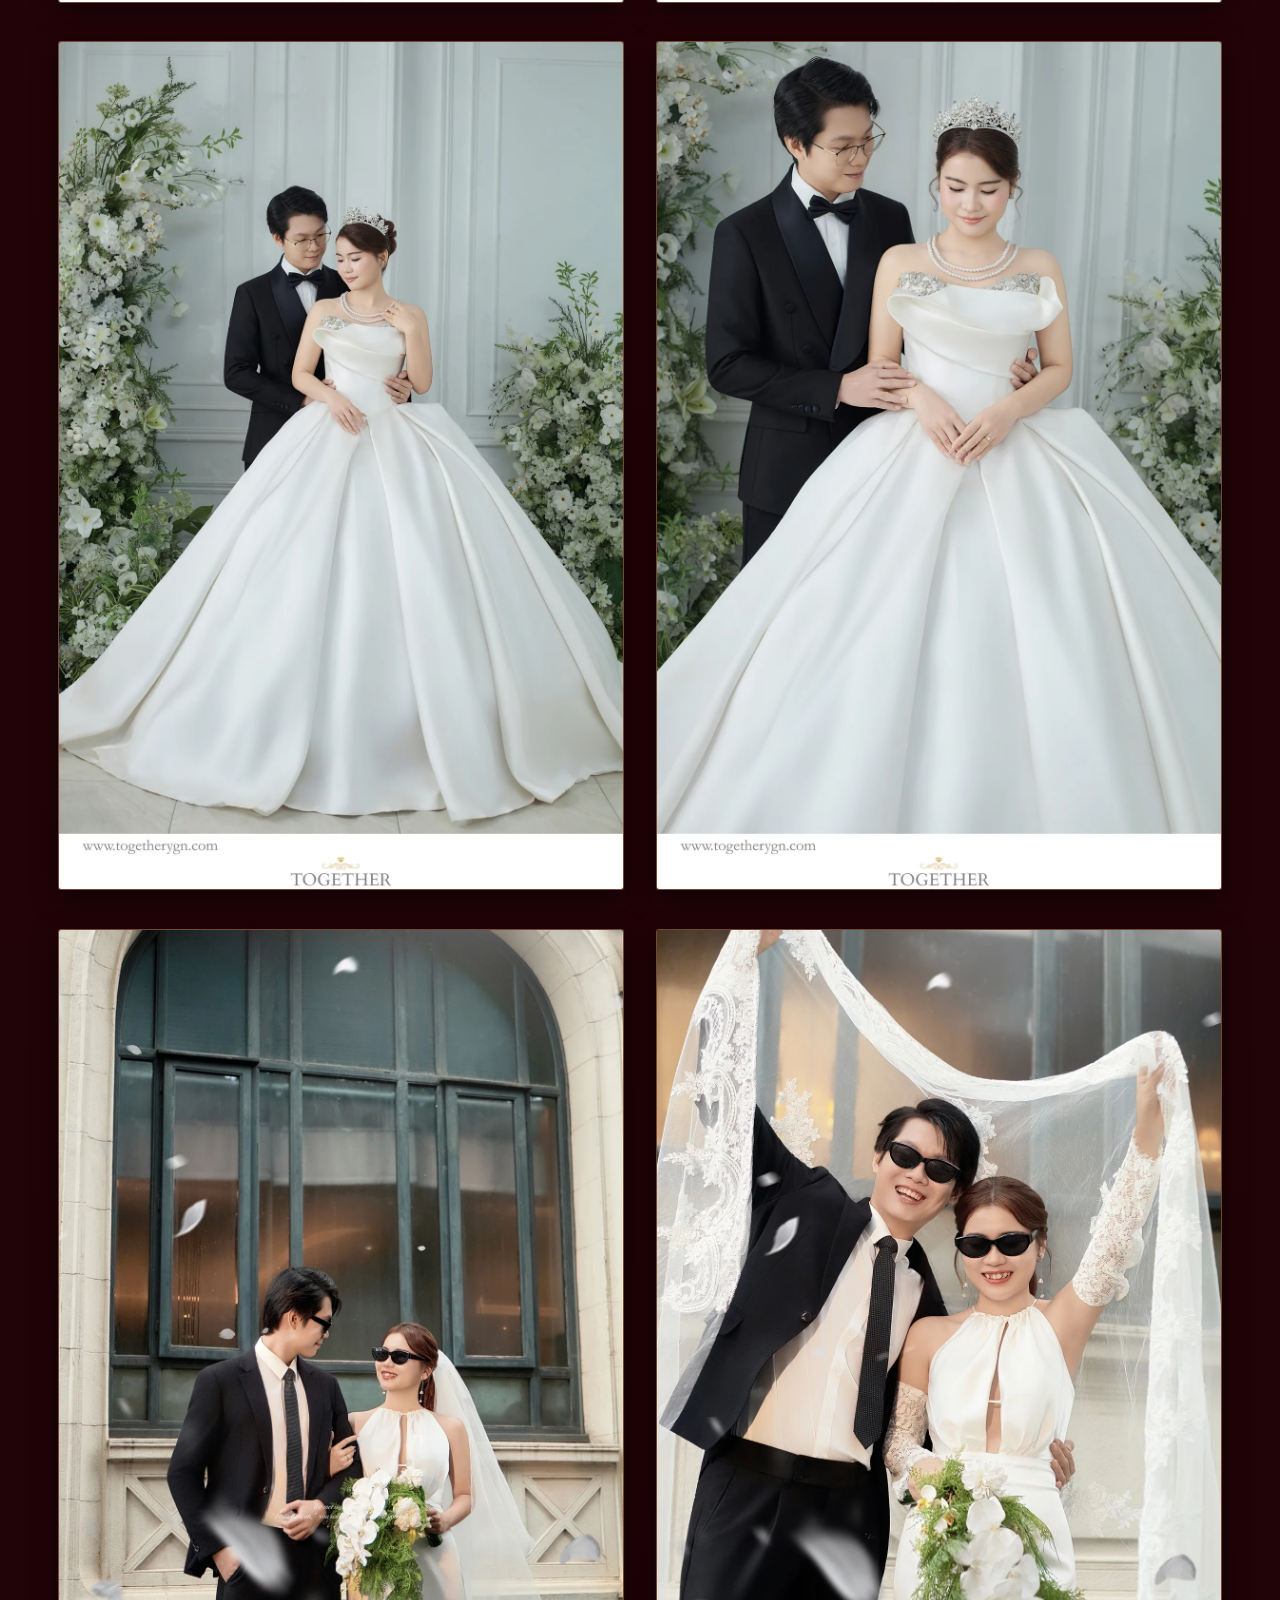
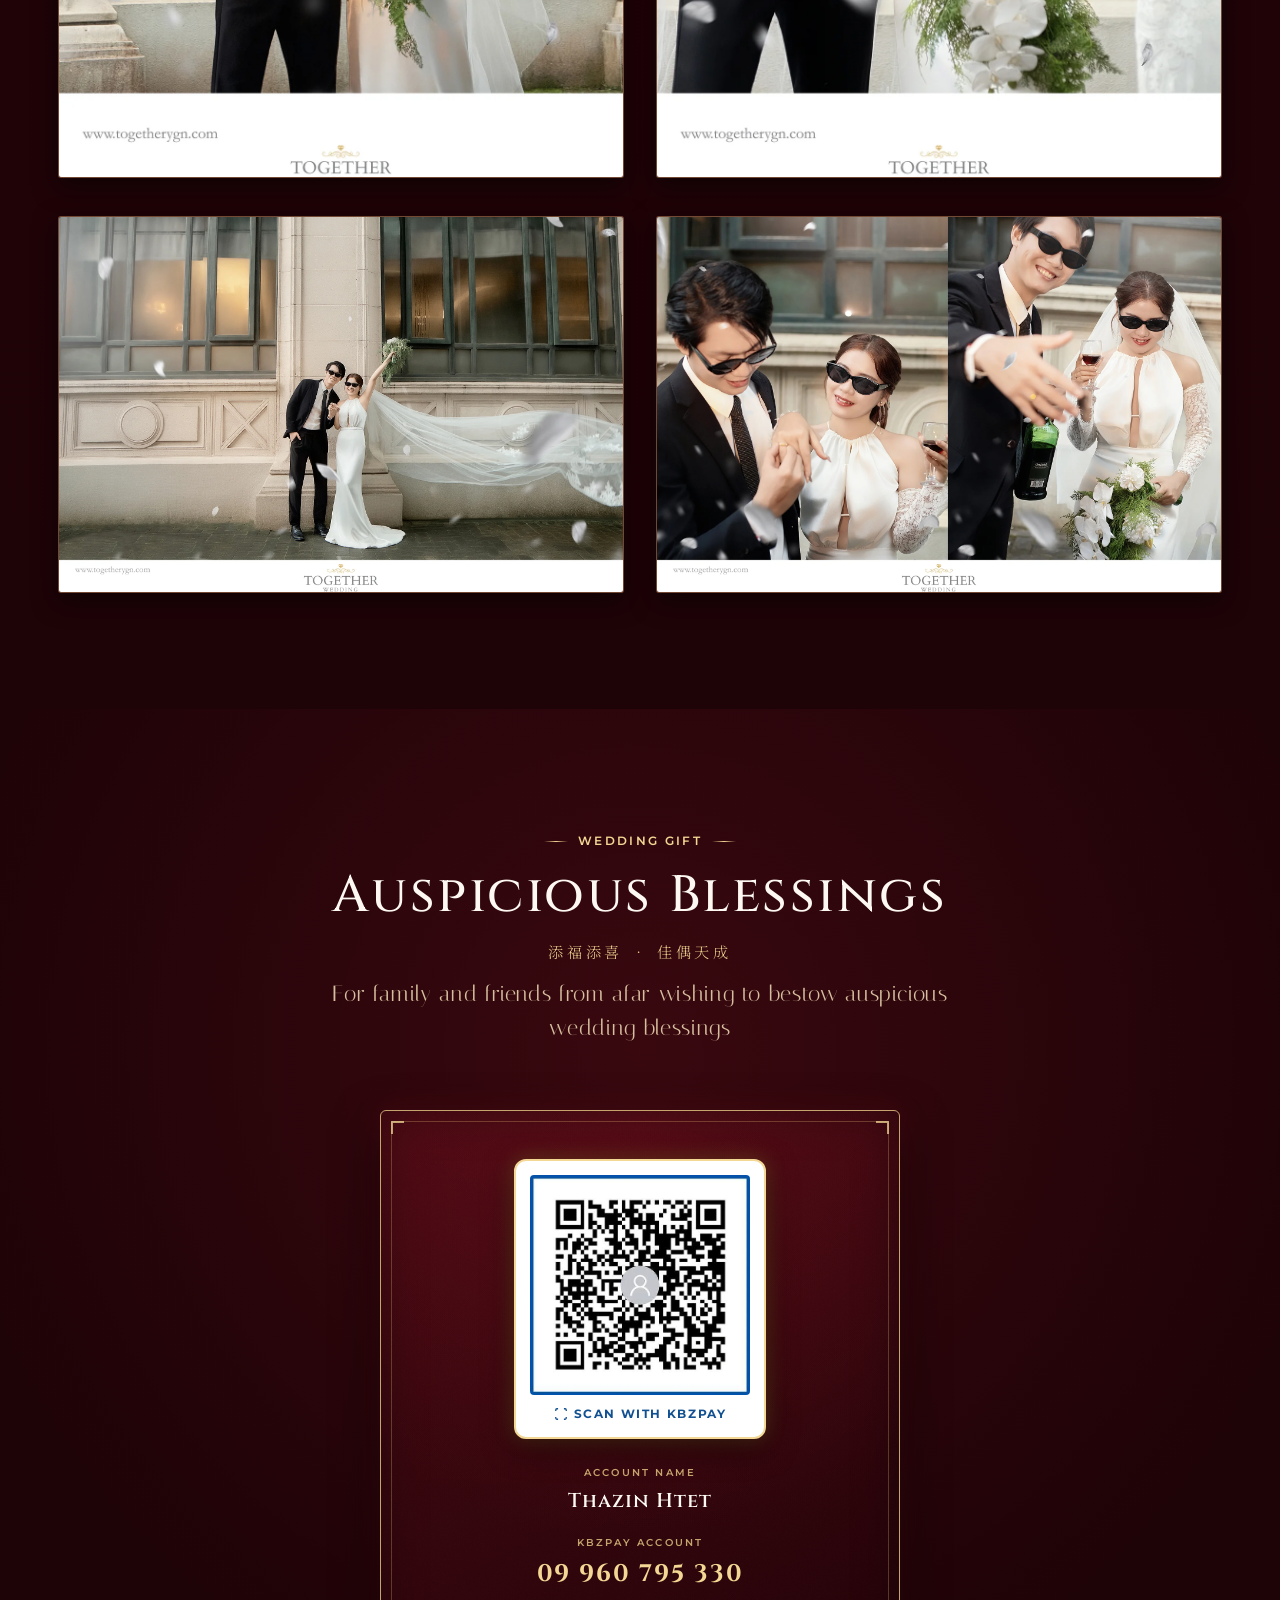
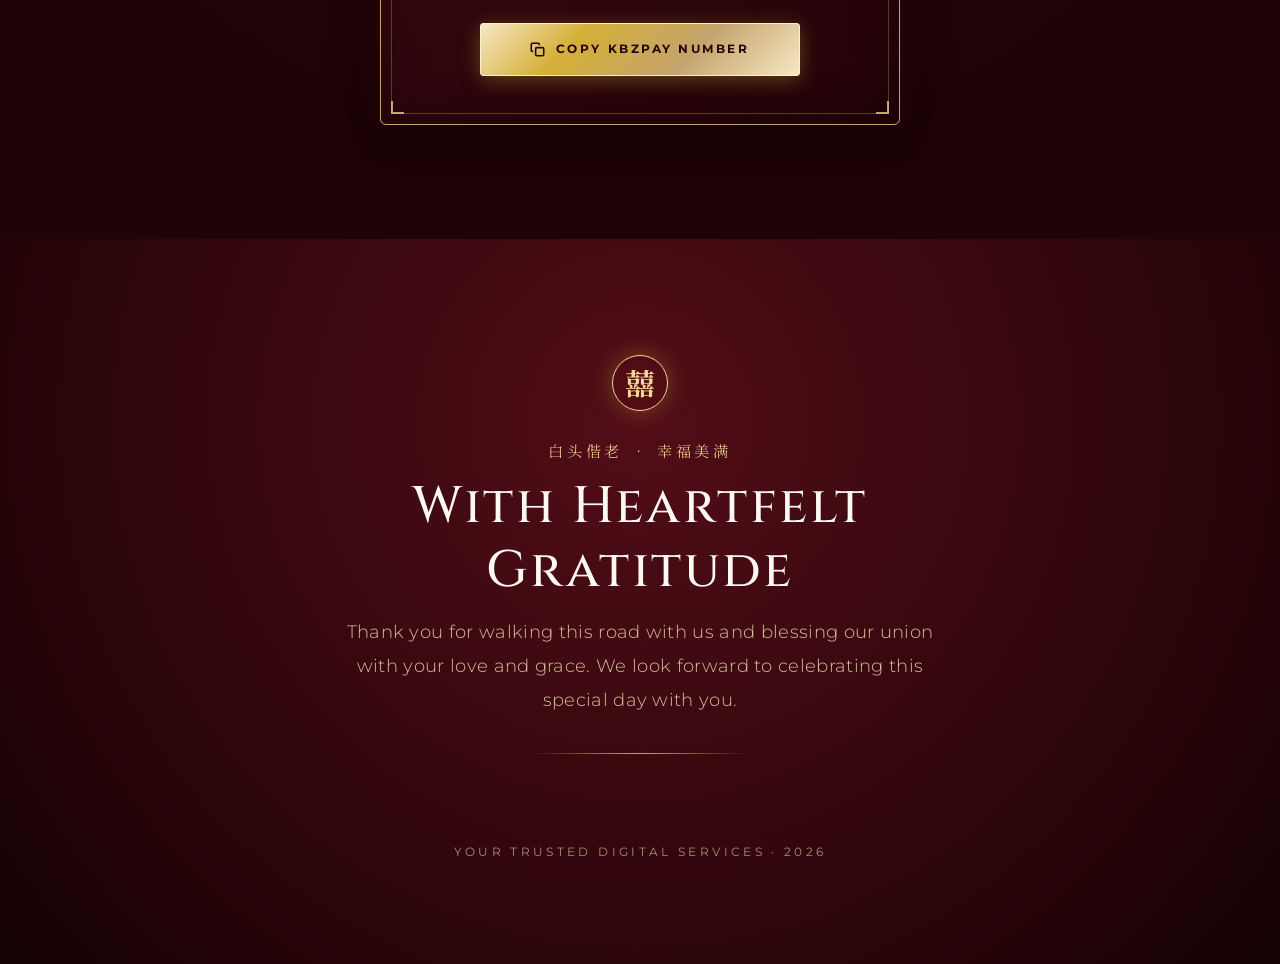
==== commit 849bbb52: "style(hta-tzh): clean minimal luxury footer with subtle champagne-gold typography" ====
--- a/hta-tzh/index.html
+++ b/hta-tzh/index.html
@@ -24,11 +24,11 @@
   <link href="https://fonts.googleapis.com/css2?family=Cinzel+Decorative:wght@400;600;700&family=Cinzel:wght@400;500;600;700&family=Italiana&family=Montserrat:ital,wght@0,300;0,400;0,500;0,600;1,300&family=Noto+Serif+SC:wght@400;600;700&display=swap" rel="stylesheet">
 
   <!-- Stylesheets (All Relative for Subdirectory Compatibility) -->
-  <link rel="stylesheet" href="./css/variables.css?v=1.9.5">
-  <link rel="stylesheet" href="./css/reset.css?v=1.9.5">
-  <link rel="stylesheet" href="./css/base.css?v=1.9.5">
-  <link rel="stylesheet" href="./css/components.css?v=1.9.5">
-  <link rel="stylesheet" href="./css/animations.css?v=1.9.5">
+  <link rel="stylesheet" href="./css/variables.css?v=1.9.6">
+  <link rel="stylesheet" href="./css/reset.css?v=1.9.6">
+  <link rel="stylesheet" href="./css/base.css?v=1.9.6">
+  <link rel="stylesheet" href="./css/components.css?v=1.9.6">
+  <link rel="stylesheet" href="./css/animations.css?v=1.9.6">
 </head>
 <body class="intro-active">
 
@@ -339,11 +339,8 @@
         <div class="gold-divider reveal-item delay-2" aria-hidden="true"></div>
 
         <footer class="closing-footer reveal-item delay-3">
-          <p id="closing-footer" class="closing-meta">
-            Hein Thant Aung &amp; Thazin Htet • 22 November 2026 • Wakema, Myanmar
-          </p>
           <p class="ytds-watermark">
-            Your Trusted Digital Services &bull; 2026
+            YOUR TRUSTED DIGITAL SERVICES &middot; 2026
           </p>
         </footer>
 
@@ -397,11 +394,11 @@
   <div id="toast-notice" class="toast-notice" role="status" aria-live="polite"></div>
 
   <!-- Scripts (All Relative for Subdirectory Compatibility) -->
-  <script src="./config.js?v=1.9.5"></script>
-  <script src="./js/audio.js?v=1.9.5"></script>
-  <script src="./js/countdown.js?v=1.9.5"></script>
-  <script src="./js/gallery.js?v=1.9.5"></script>
-  <script src="./js/calendar.js?v=1.9.5"></script>
-  <script src="./js/app.js?v=1.9.5"></script>
+  <script src="./config.js?v=1.9.6"></script>
+  <script src="./js/audio.js?v=1.9.6"></script>
+  <script src="./js/countdown.js?v=1.9.6"></script>
+  <script src="./js/gallery.js?v=1.9.6"></script>
+  <script src="./js/calendar.js?v=1.9.6"></script>
+  <script src="./js/app.js?v=1.9.6"></script>
 </body>
 </html>
--- a/hta-tzh/css/components.css
+++ b/hta-tzh/css/components.css
@@ -1007,28 +1007,23 @@
    ========================================================================== */
 .closing-footer {
   display: flex;
-  flex-direction: column;
-  align-items: center;
-  gap: 0.75rem;
-  margin-top: 1rem;
-}
-
-.closing-meta {
-  font-size: var(--text-2xs);
-  letter-spacing: 0.2em;
+  justify-content: center;
+  align-items: center;
+  margin-top: clamp(2.5rem, 5vw, 4rem);
+  padding: 1.5rem 1rem 0;
+}
+
+.ytds-watermark {
+  font-family: var(--font-sans);
+  font-size: clamp(0.68rem, 1.4vw, 0.75rem);
+  font-weight: 400;
+  letter-spacing: 0.28em;
   text-transform: uppercase;
   color: var(--color-gold-light);
-  opacity: 0.85;
-}
-
-.ytds-watermark {
-  font-family: var(--font-sans);
-  font-size: 0.65rem;
-  letter-spacing: 0.22em;
-  text-transform: uppercase;
-  color: var(--color-gold);
-  opacity: 0.42;
+  opacity: 0.65;
   user-select: none;
+  text-align: center;
+  line-height: 1.6;
 }
 
 /* ==========================================================================
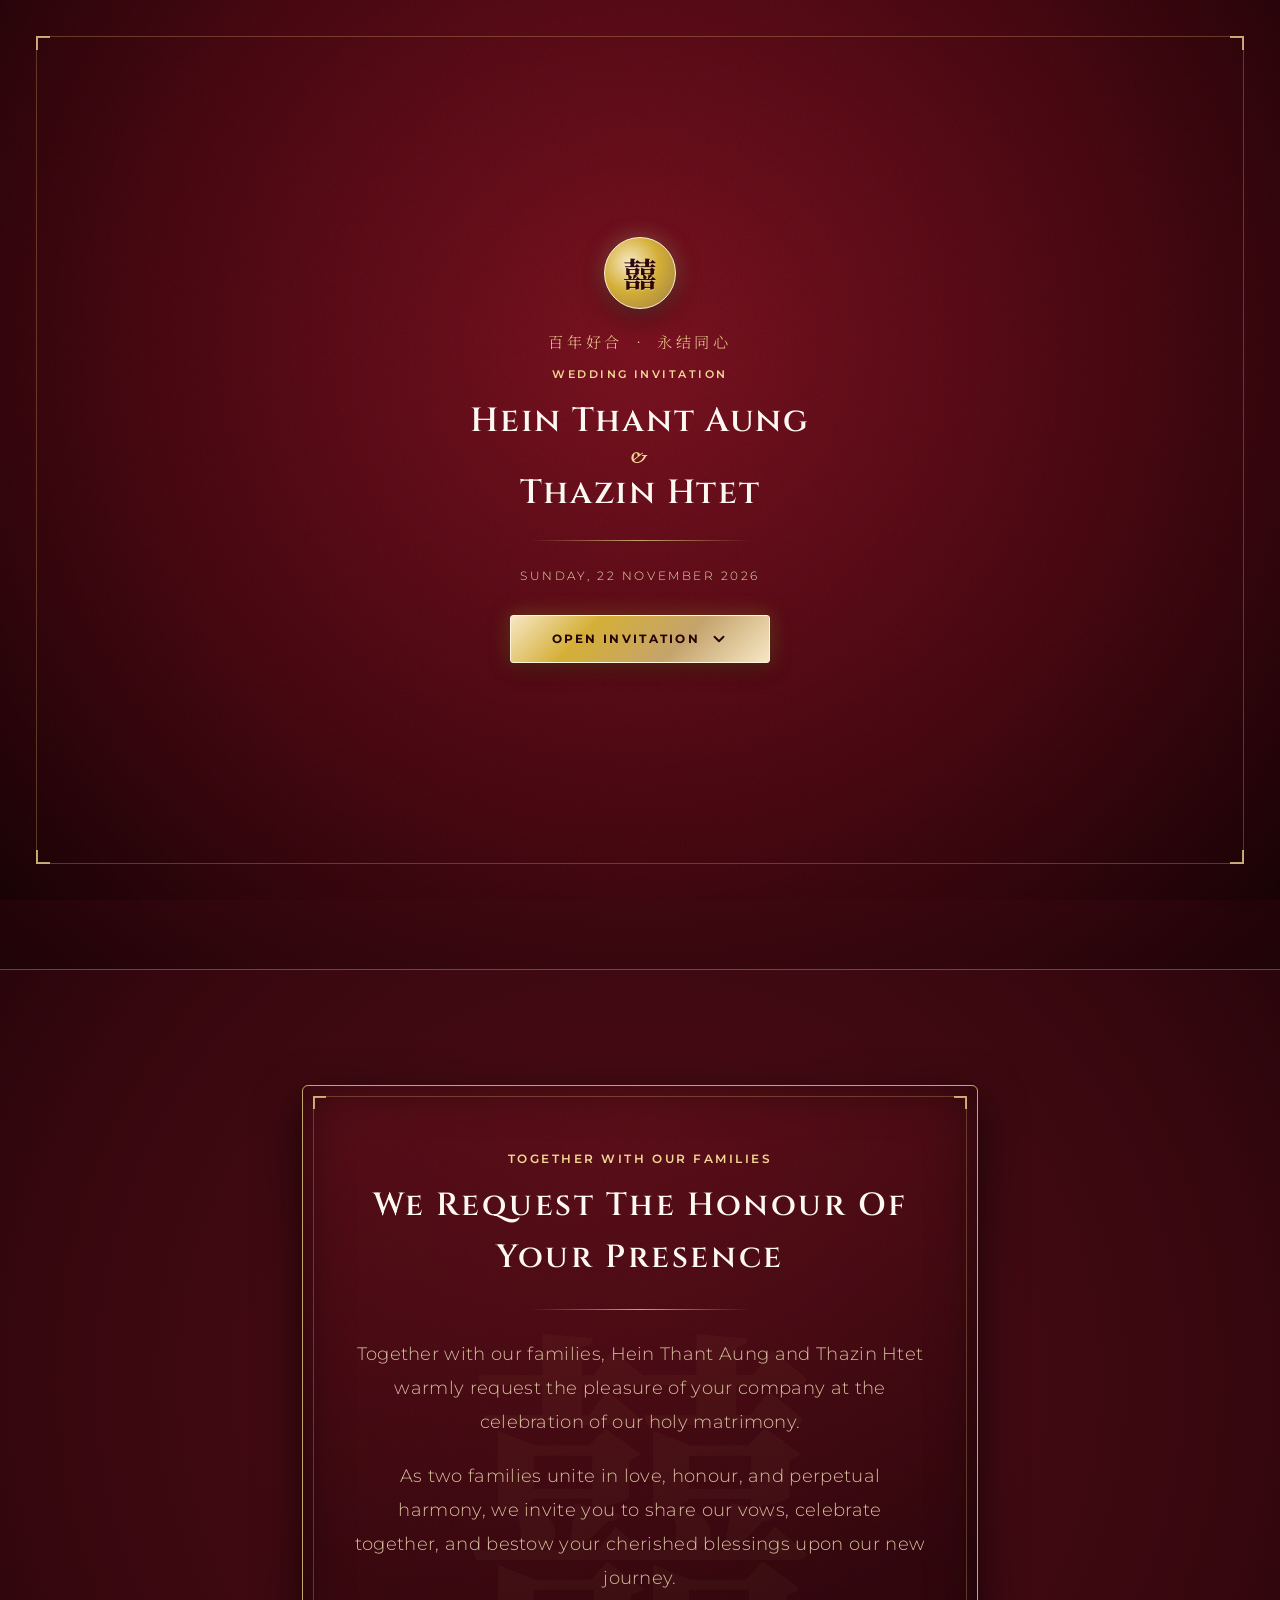
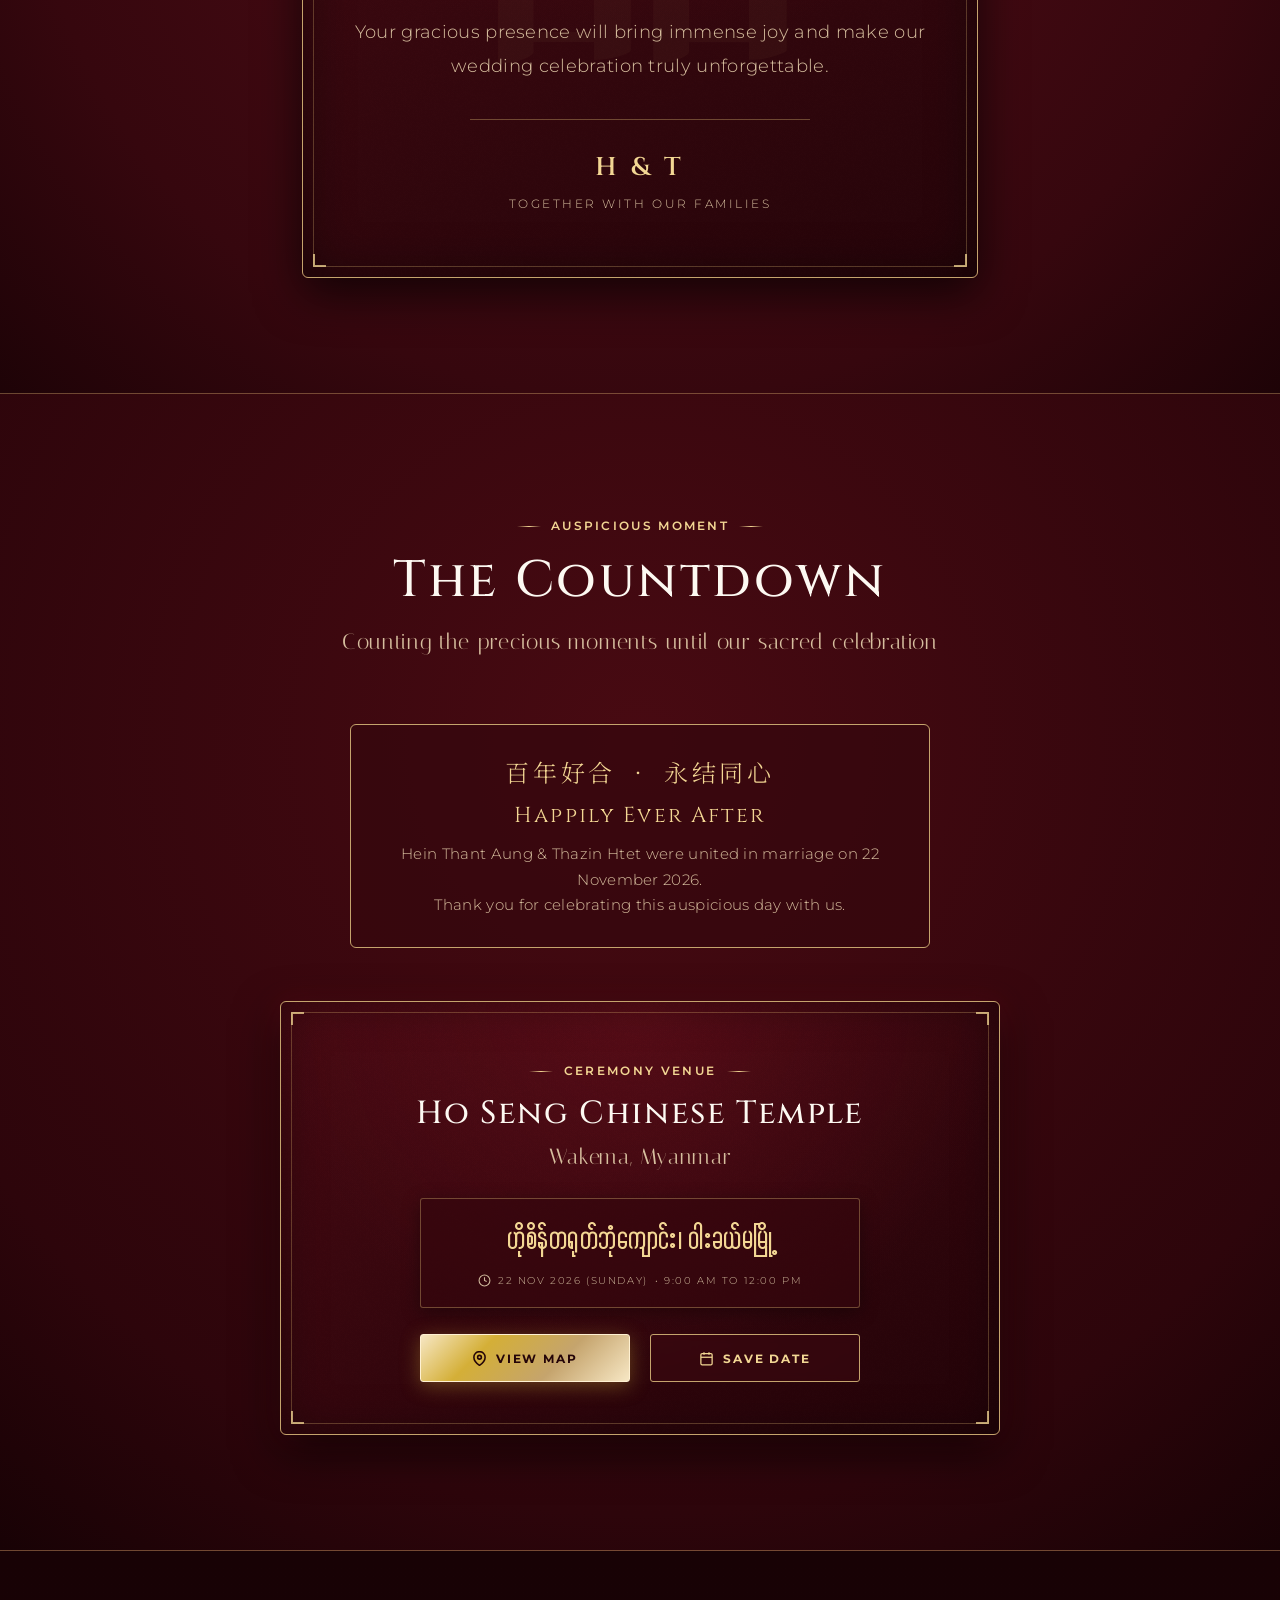
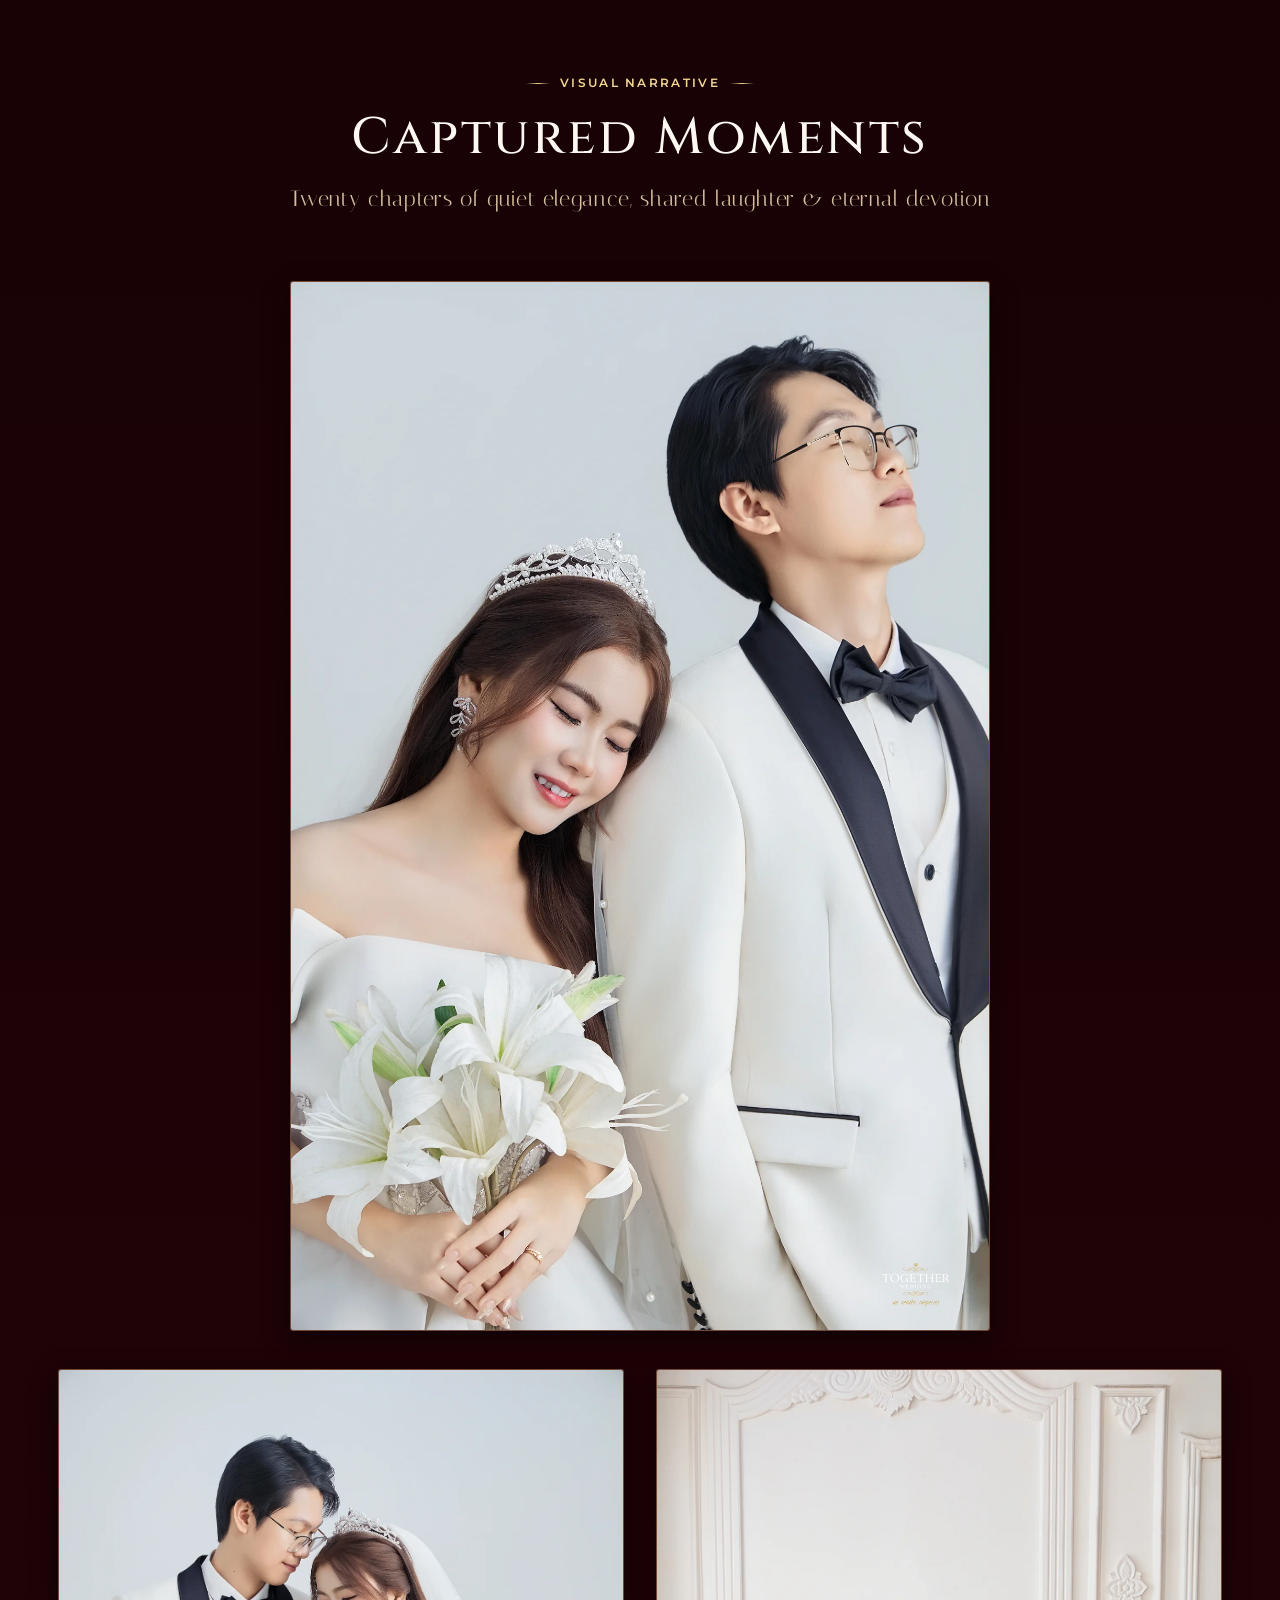
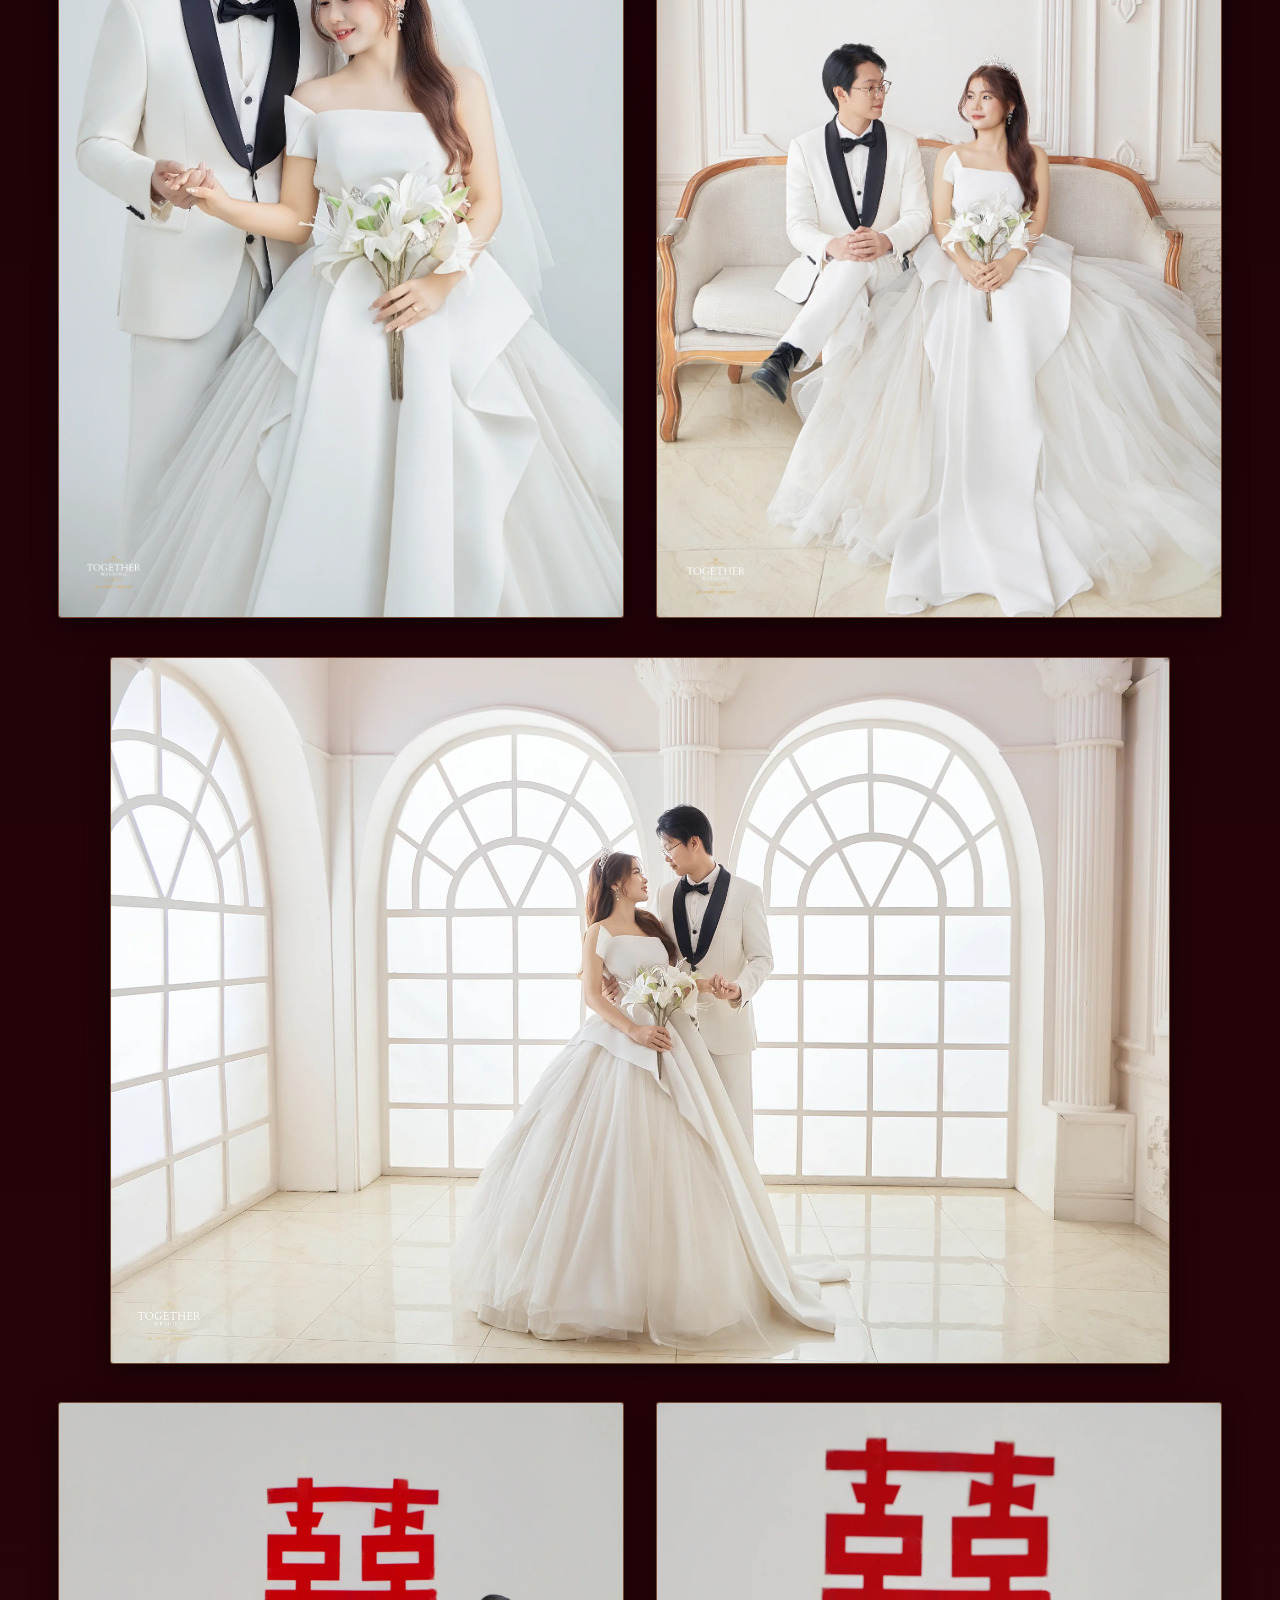
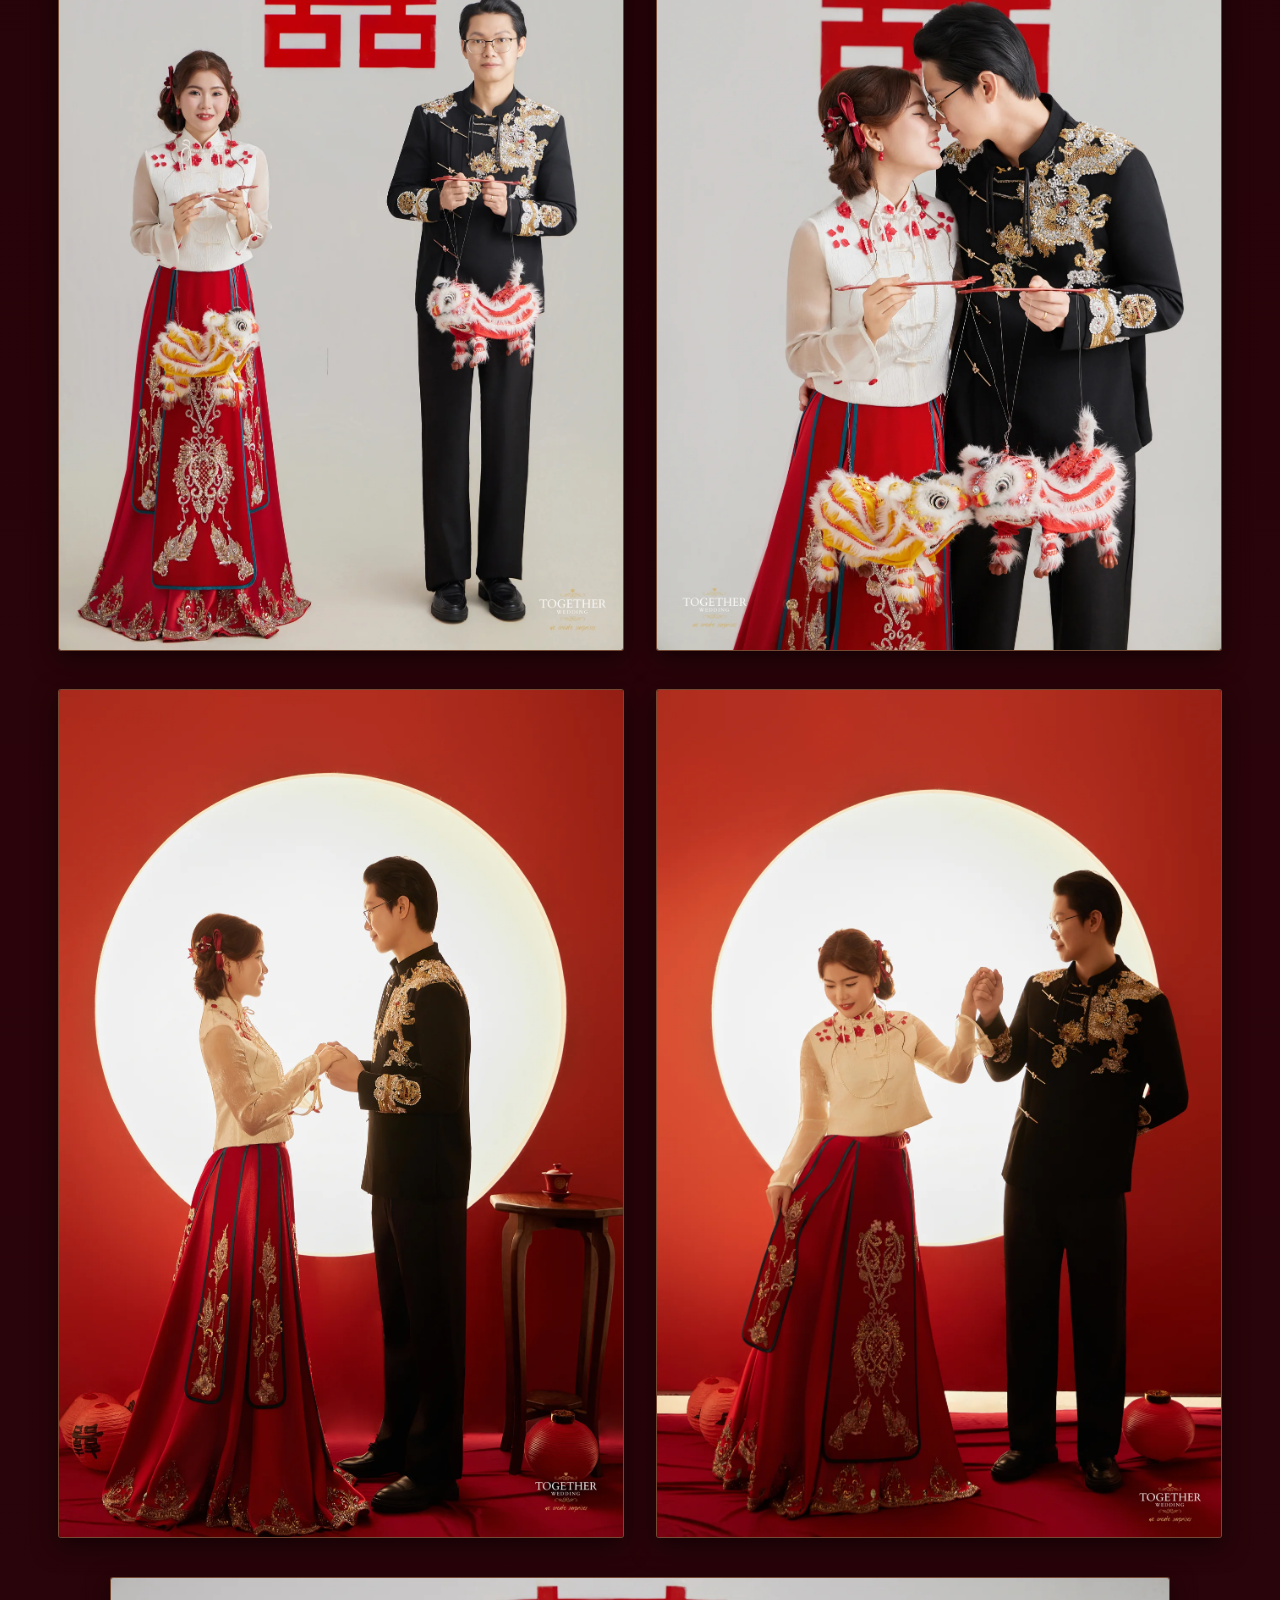
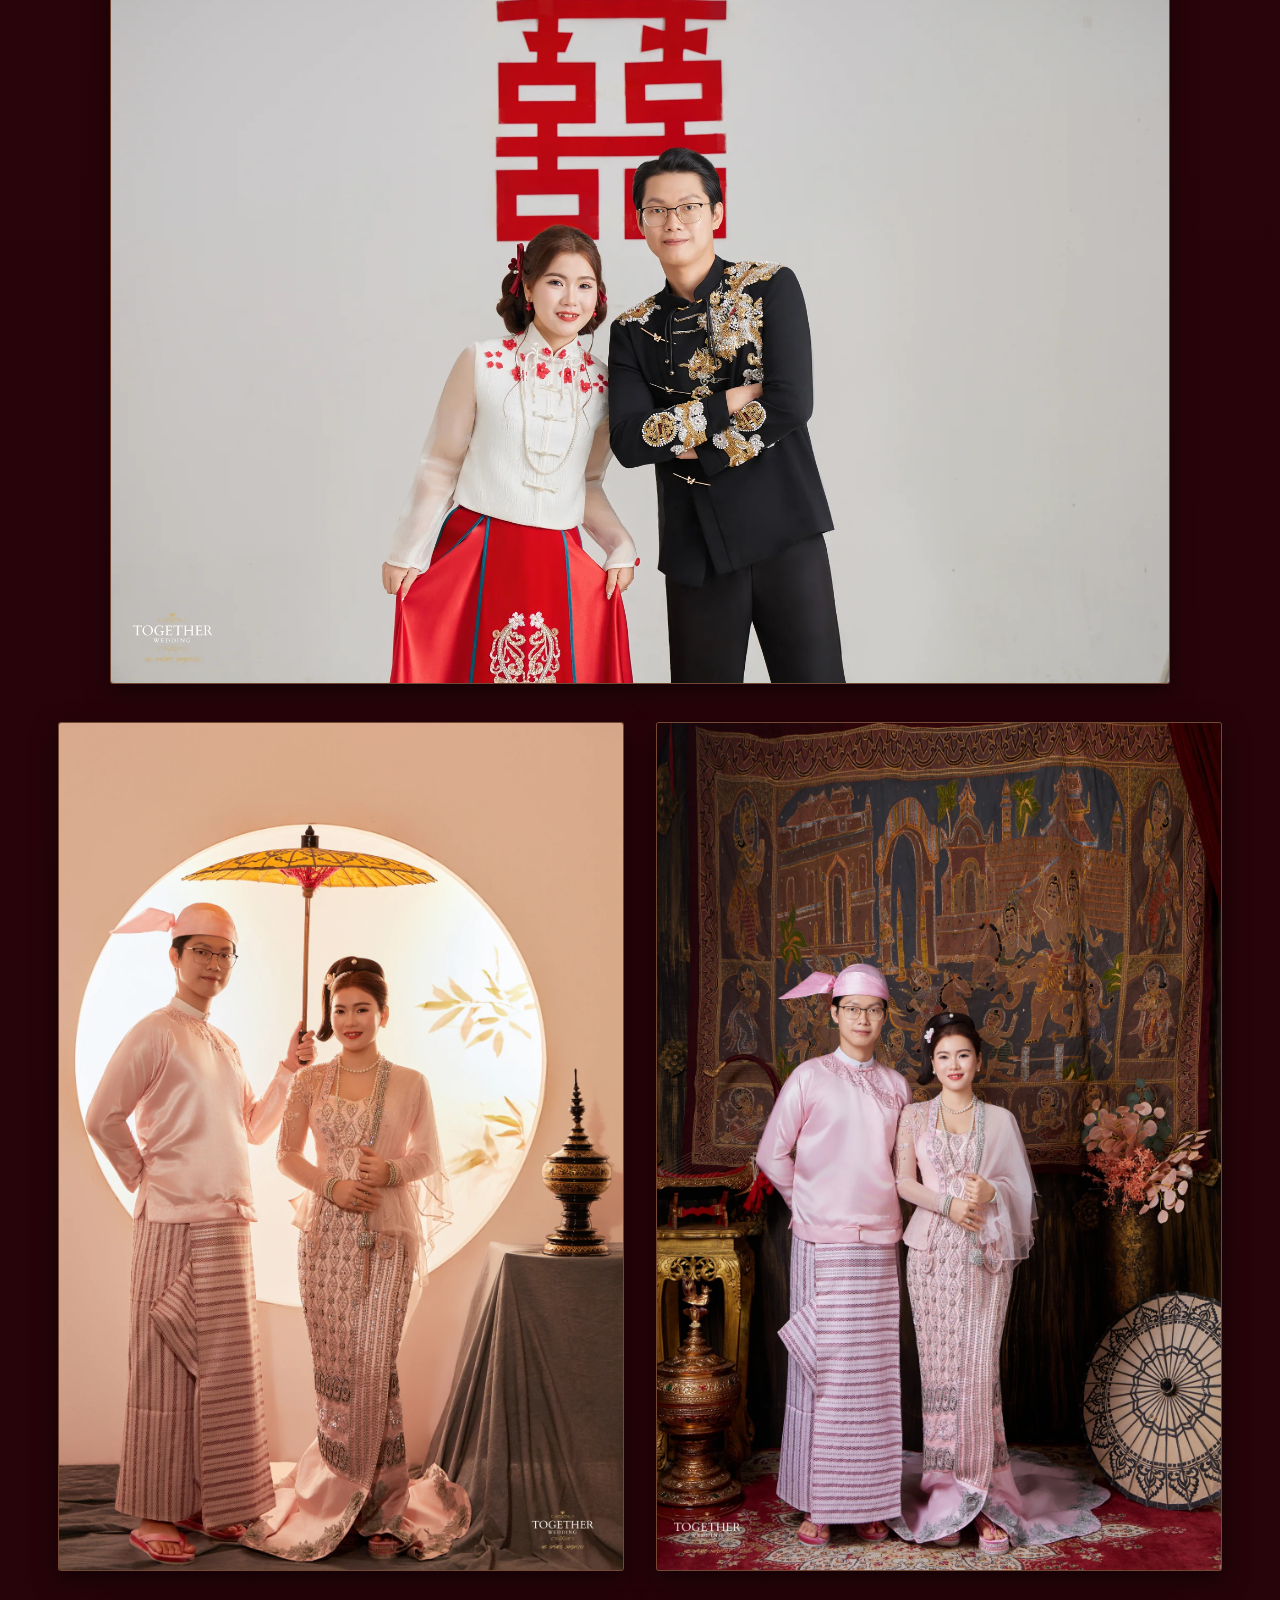
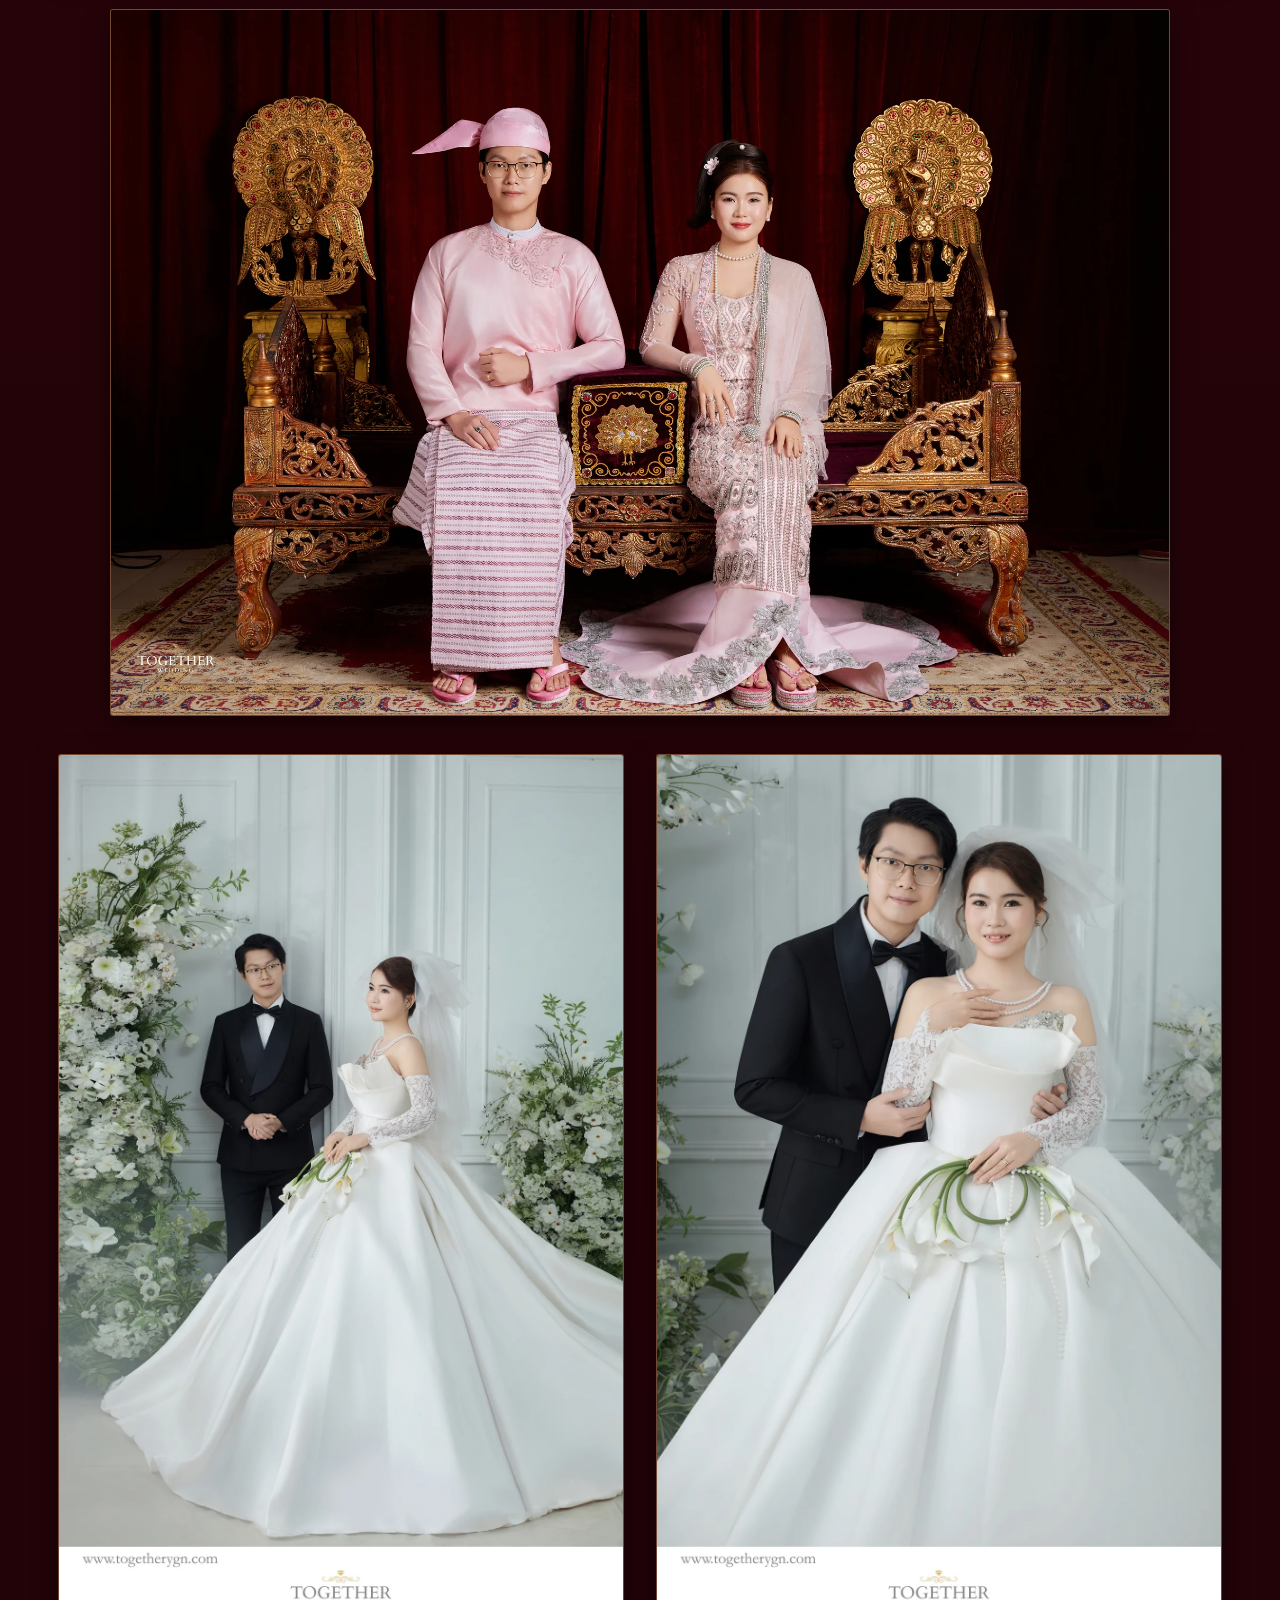
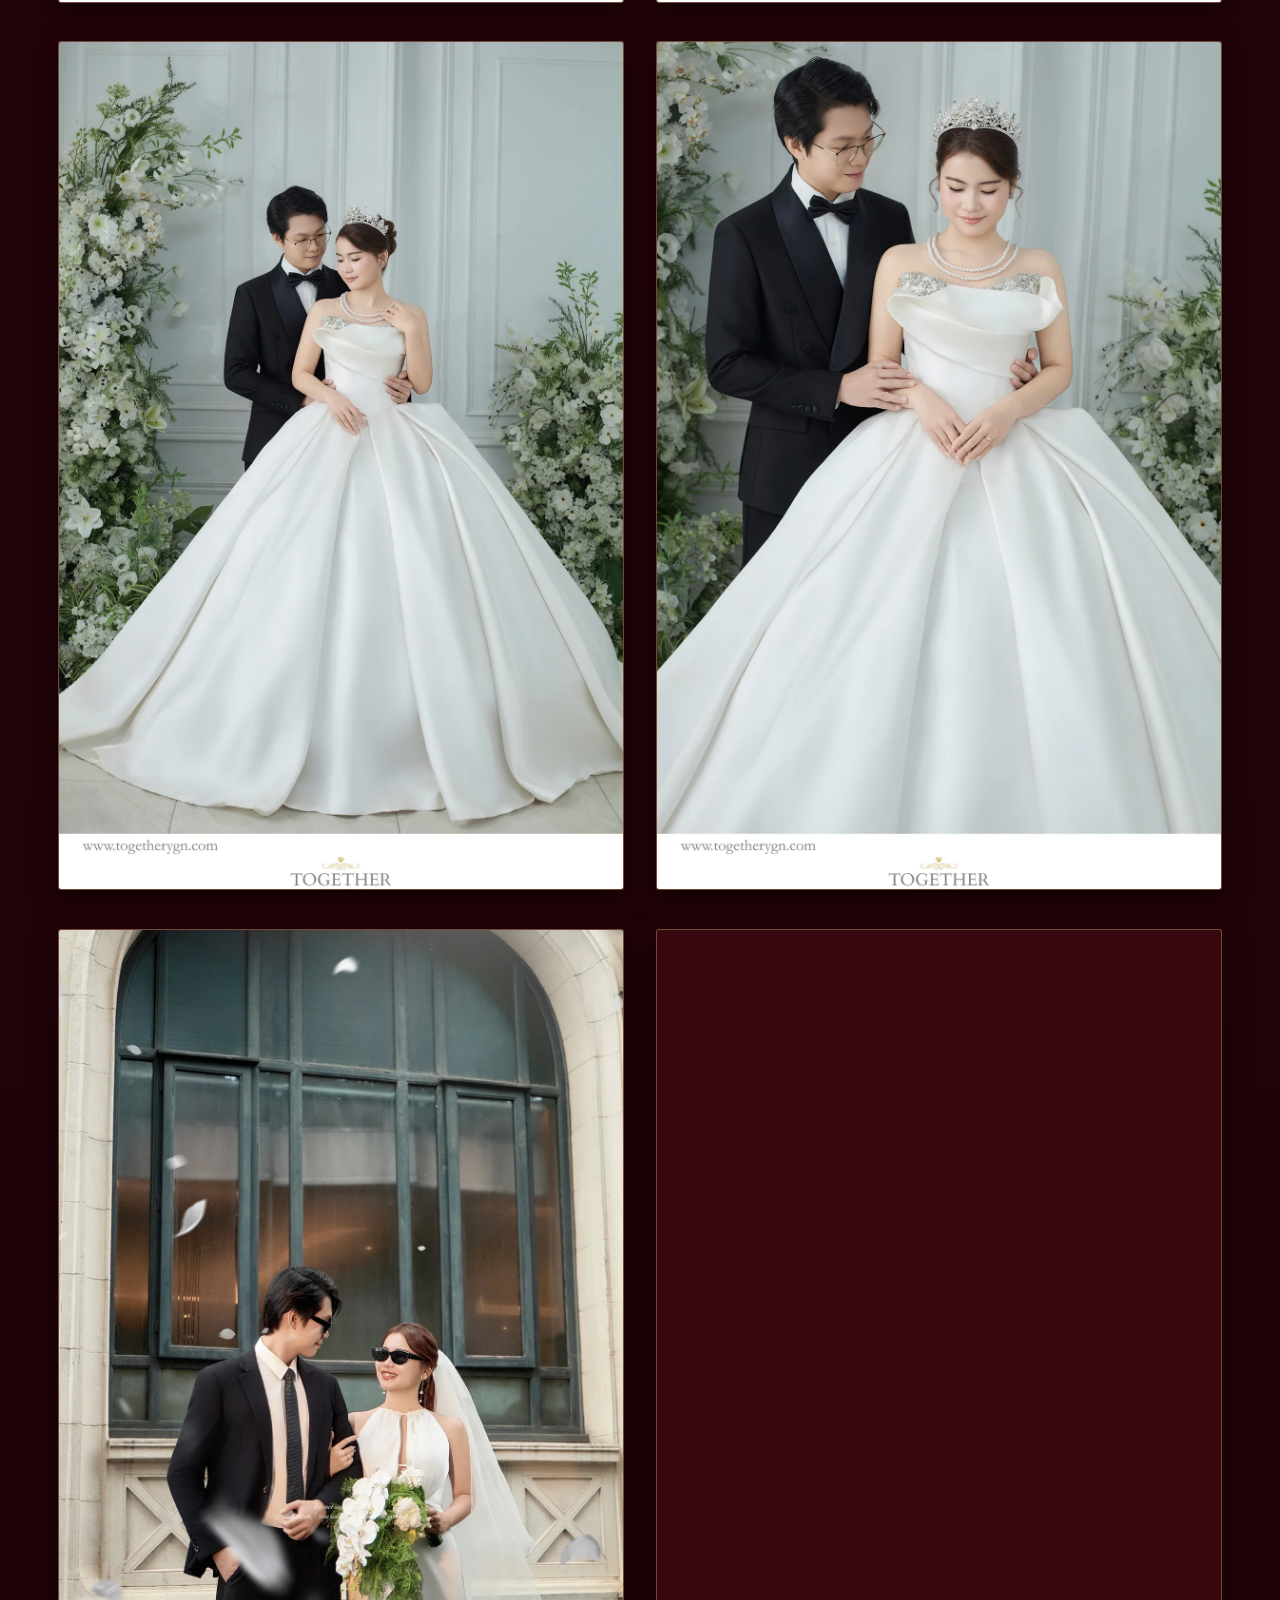
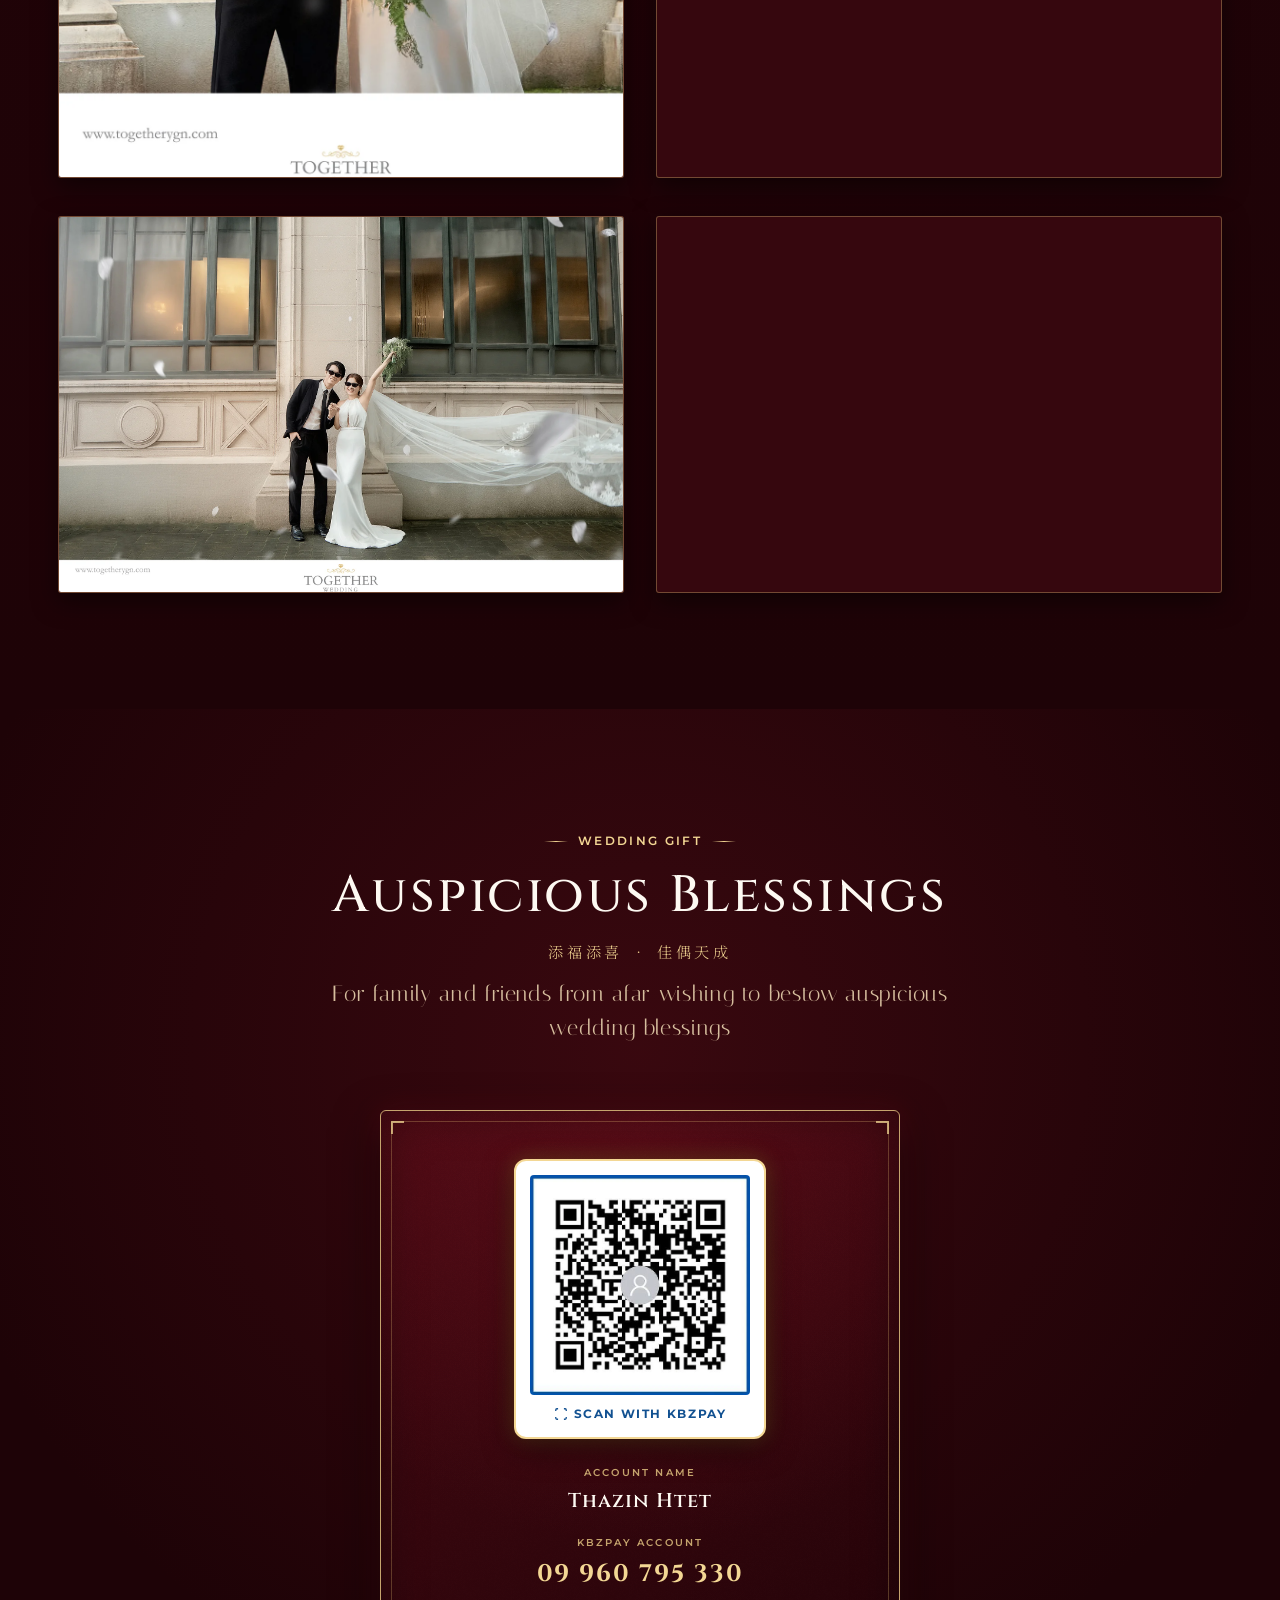
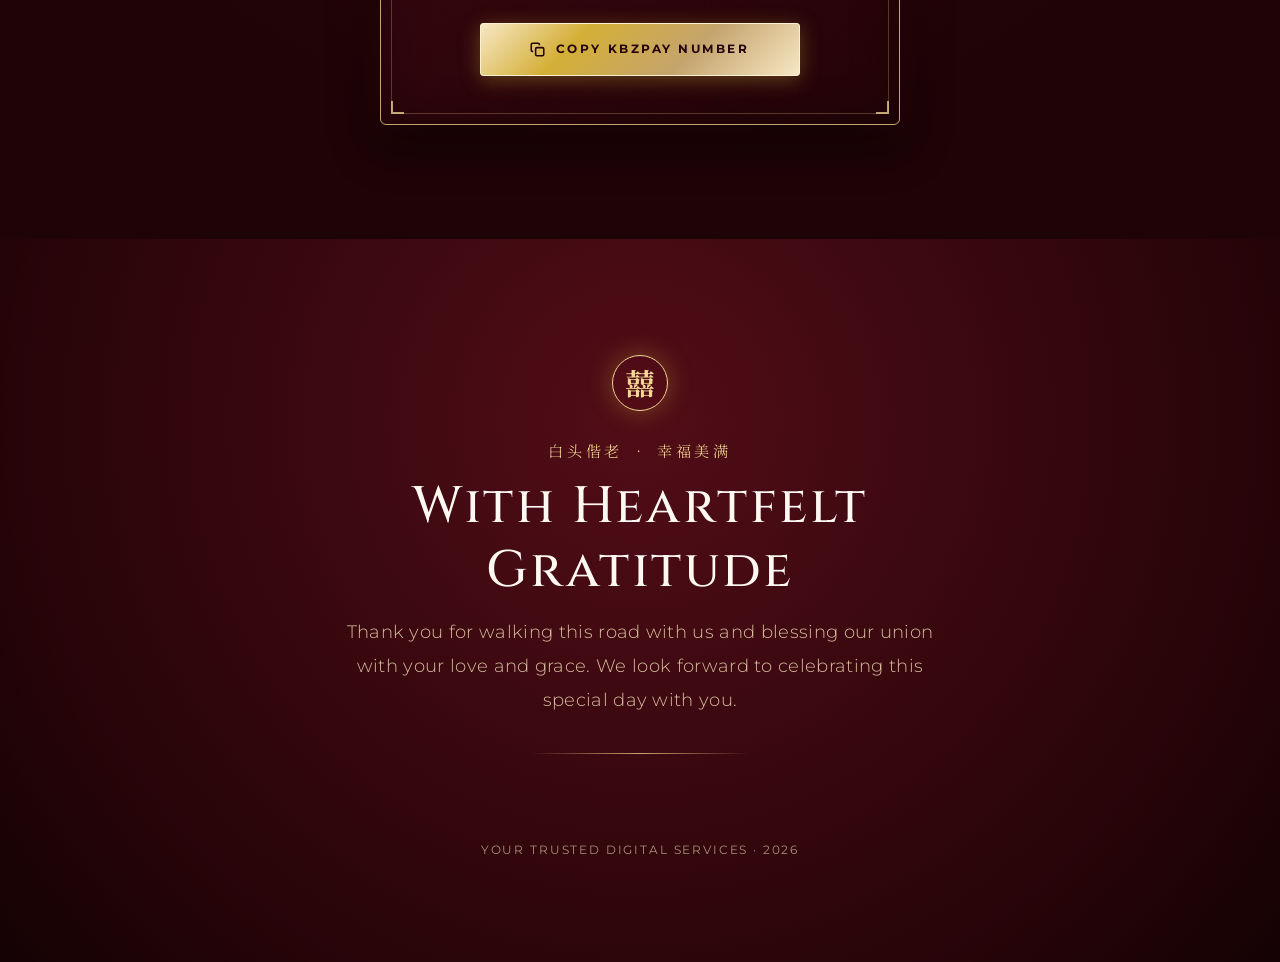
==== commit 3ece51ad: "style(hta-tzh): reduce footer letter-spacing and font-size to ensure single-line display on mobile" ====
--- a/hta-tzh/index.html
+++ b/hta-tzh/index.html
@@ -24,11 +24,11 @@
   <link href="https://fonts.googleapis.com/css2?family=Cinzel+Decorative:wght@400;600;700&family=Cinzel:wght@400;500;600;700&family=Italiana&family=Montserrat:ital,wght@0,300;0,400;0,500;0,600;1,300&family=Noto+Serif+SC:wght@400;600;700&display=swap" rel="stylesheet">
 
   <!-- Stylesheets (All Relative for Subdirectory Compatibility) -->
-  <link rel="stylesheet" href="./css/variables.css?v=1.9.6">
-  <link rel="stylesheet" href="./css/reset.css?v=1.9.6">
-  <link rel="stylesheet" href="./css/base.css?v=1.9.6">
-  <link rel="stylesheet" href="./css/components.css?v=1.9.6">
-  <link rel="stylesheet" href="./css/animations.css?v=1.9.6">
+  <link rel="stylesheet" href="./css/variables.css?v=1.9.7">
+  <link rel="stylesheet" href="./css/reset.css?v=1.9.7">
+  <link rel="stylesheet" href="./css/base.css?v=1.9.7">
+  <link rel="stylesheet" href="./css/components.css?v=1.9.7">
+  <link rel="stylesheet" href="./css/animations.css?v=1.9.7">
 </head>
 <body class="intro-active">
 
@@ -394,11 +394,11 @@
   <div id="toast-notice" class="toast-notice" role="status" aria-live="polite"></div>
 
   <!-- Scripts (All Relative for Subdirectory Compatibility) -->
-  <script src="./config.js?v=1.9.6"></script>
-  <script src="./js/audio.js?v=1.9.6"></script>
-  <script src="./js/countdown.js?v=1.9.6"></script>
-  <script src="./js/gallery.js?v=1.9.6"></script>
-  <script src="./js/calendar.js?v=1.9.6"></script>
-  <script src="./js/app.js?v=1.9.6"></script>
+  <script src="./config.js?v=1.9.7"></script>
+  <script src="./js/audio.js?v=1.9.7"></script>
+  <script src="./js/countdown.js?v=1.9.7"></script>
+  <script src="./js/gallery.js?v=1.9.7"></script>
+  <script src="./js/calendar.js?v=1.9.7"></script>
+  <script src="./js/app.js?v=1.9.7"></script>
 </body>
 </html>
--- a/hta-tzh/css/components.css
+++ b/hta-tzh/css/components.css
@@ -1015,15 +1015,16 @@
 
 .ytds-watermark {
   font-family: var(--font-sans);
-  font-size: clamp(0.68rem, 1.4vw, 0.75rem);
+  font-size: clamp(0.58rem, 2.2vw, 0.72rem);
   font-weight: 400;
-  letter-spacing: 0.28em;
+  letter-spacing: clamp(0.08em, 1.2vw, 0.16em);
   text-transform: uppercase;
   color: var(--color-gold-light);
   opacity: 0.65;
   user-select: none;
   text-align: center;
-  line-height: 1.6;
+  white-space: nowrap;
+  line-height: 1.5;
 }
 
 /* ==========================================================================
